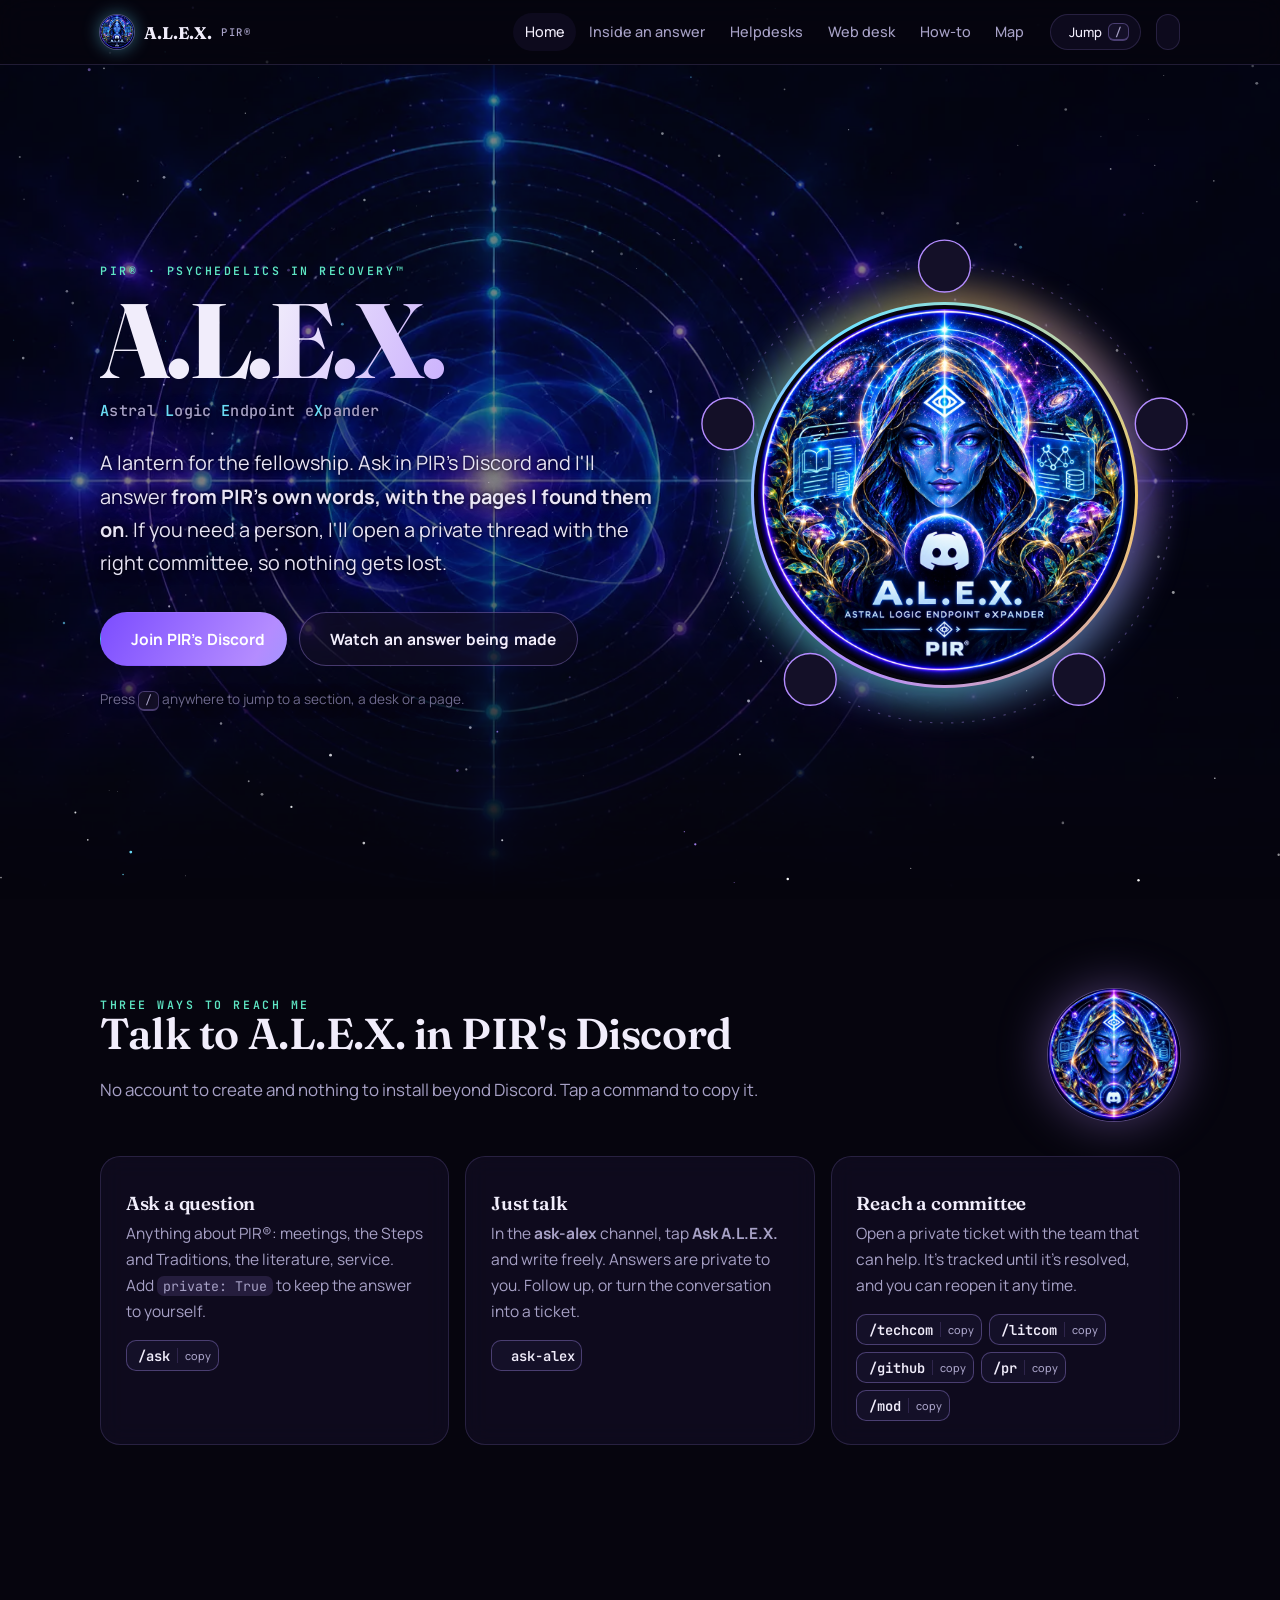
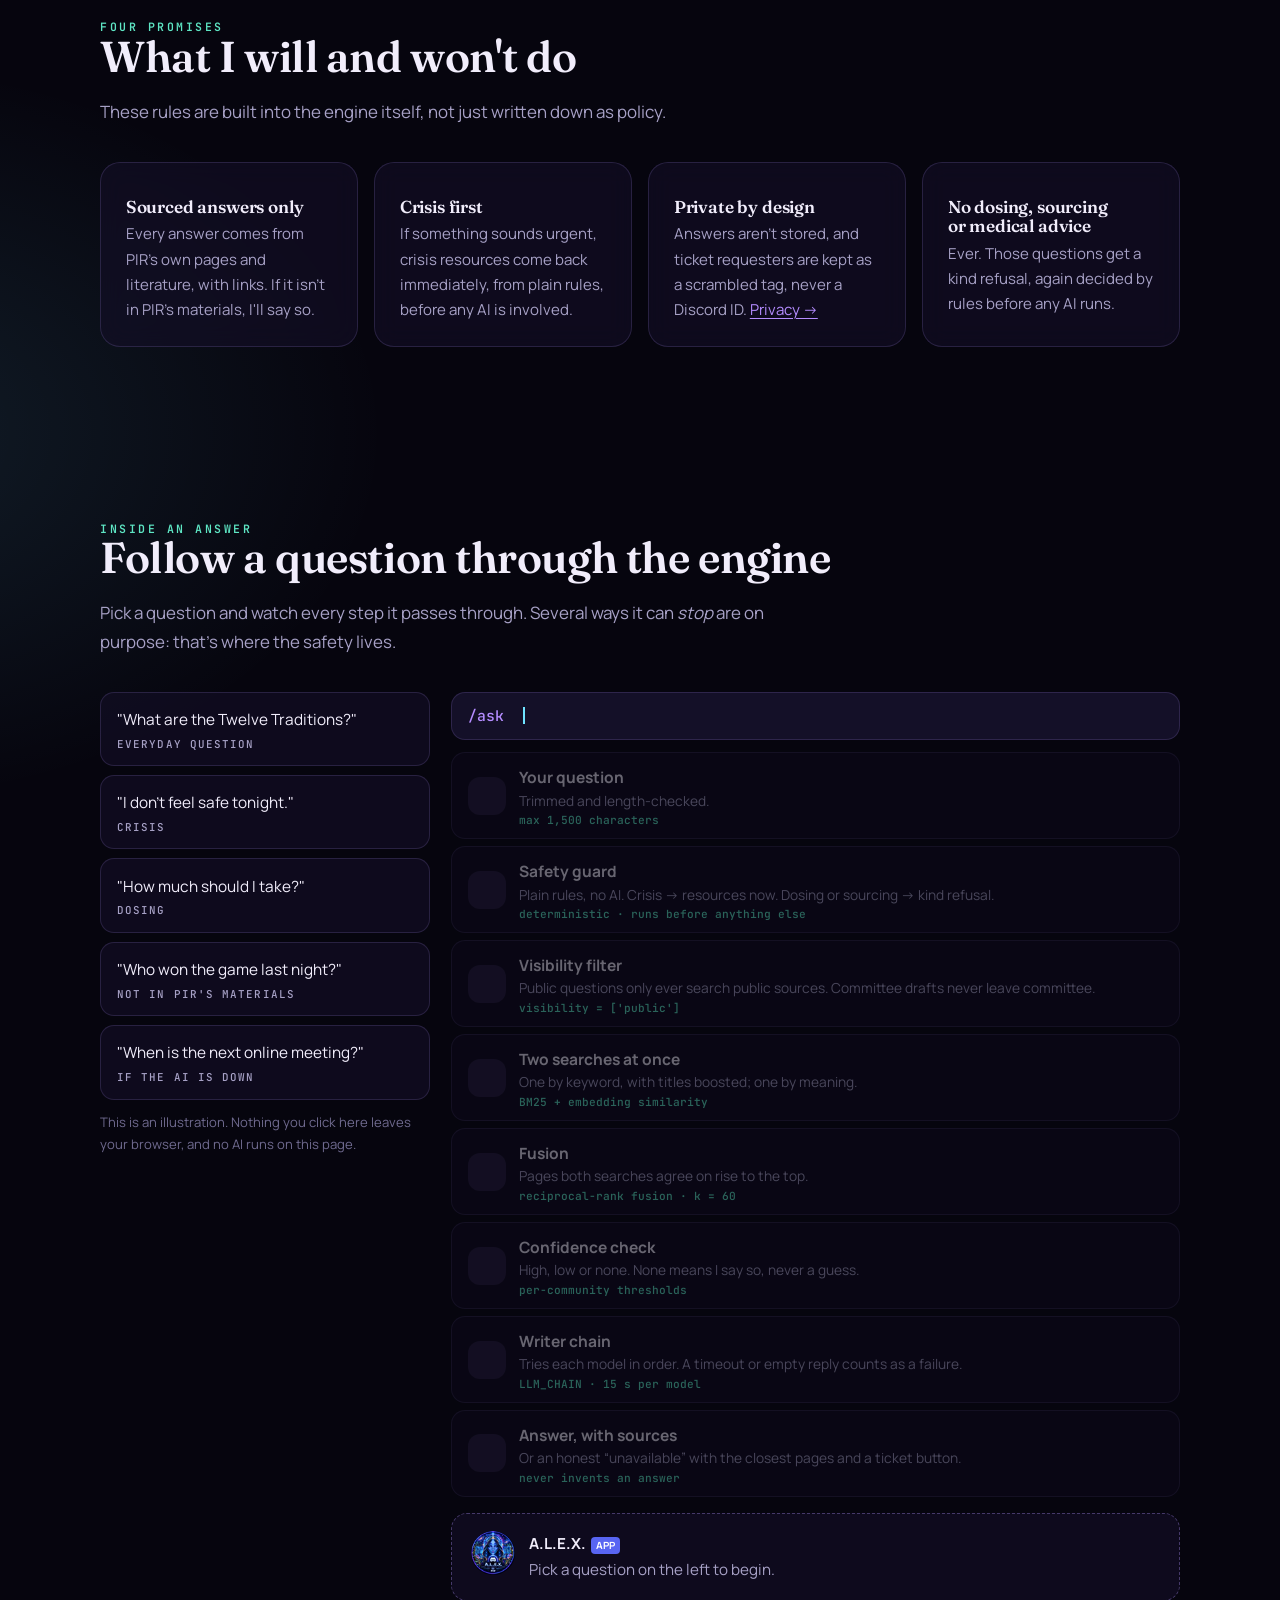
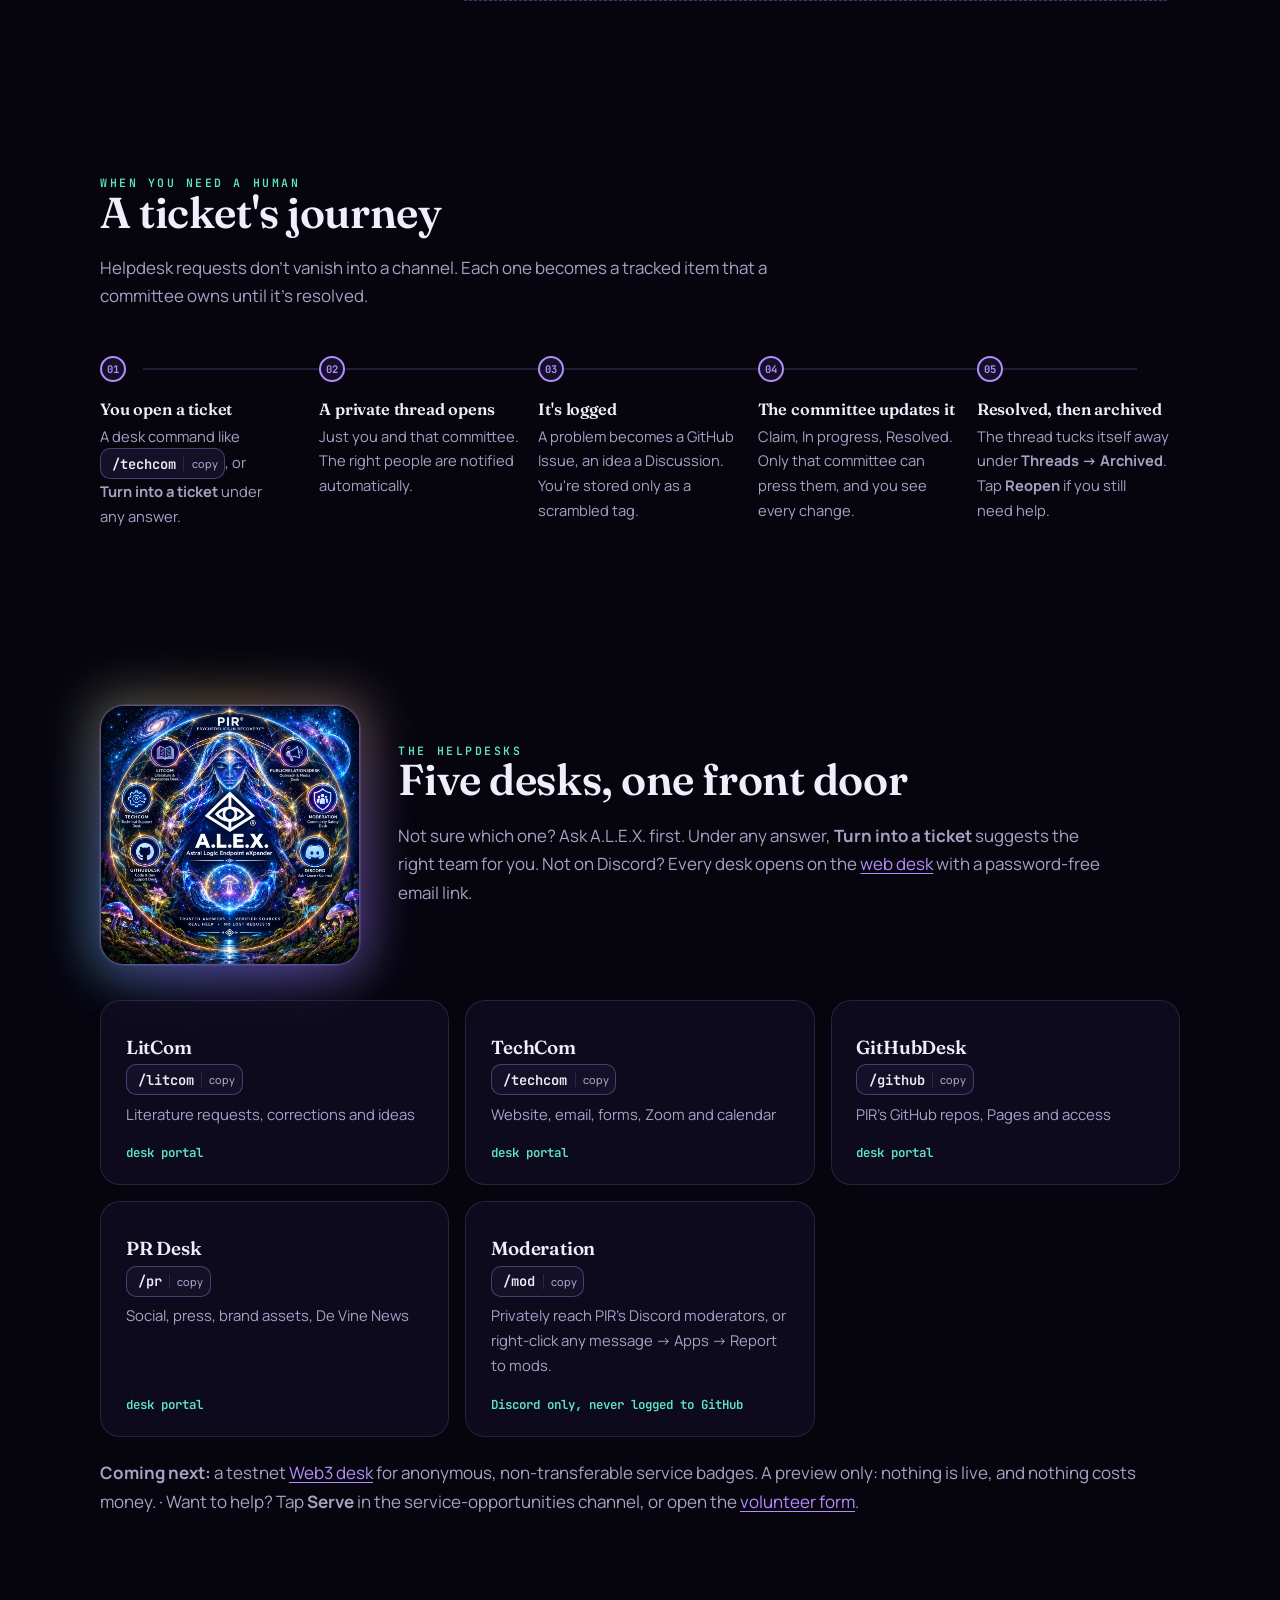
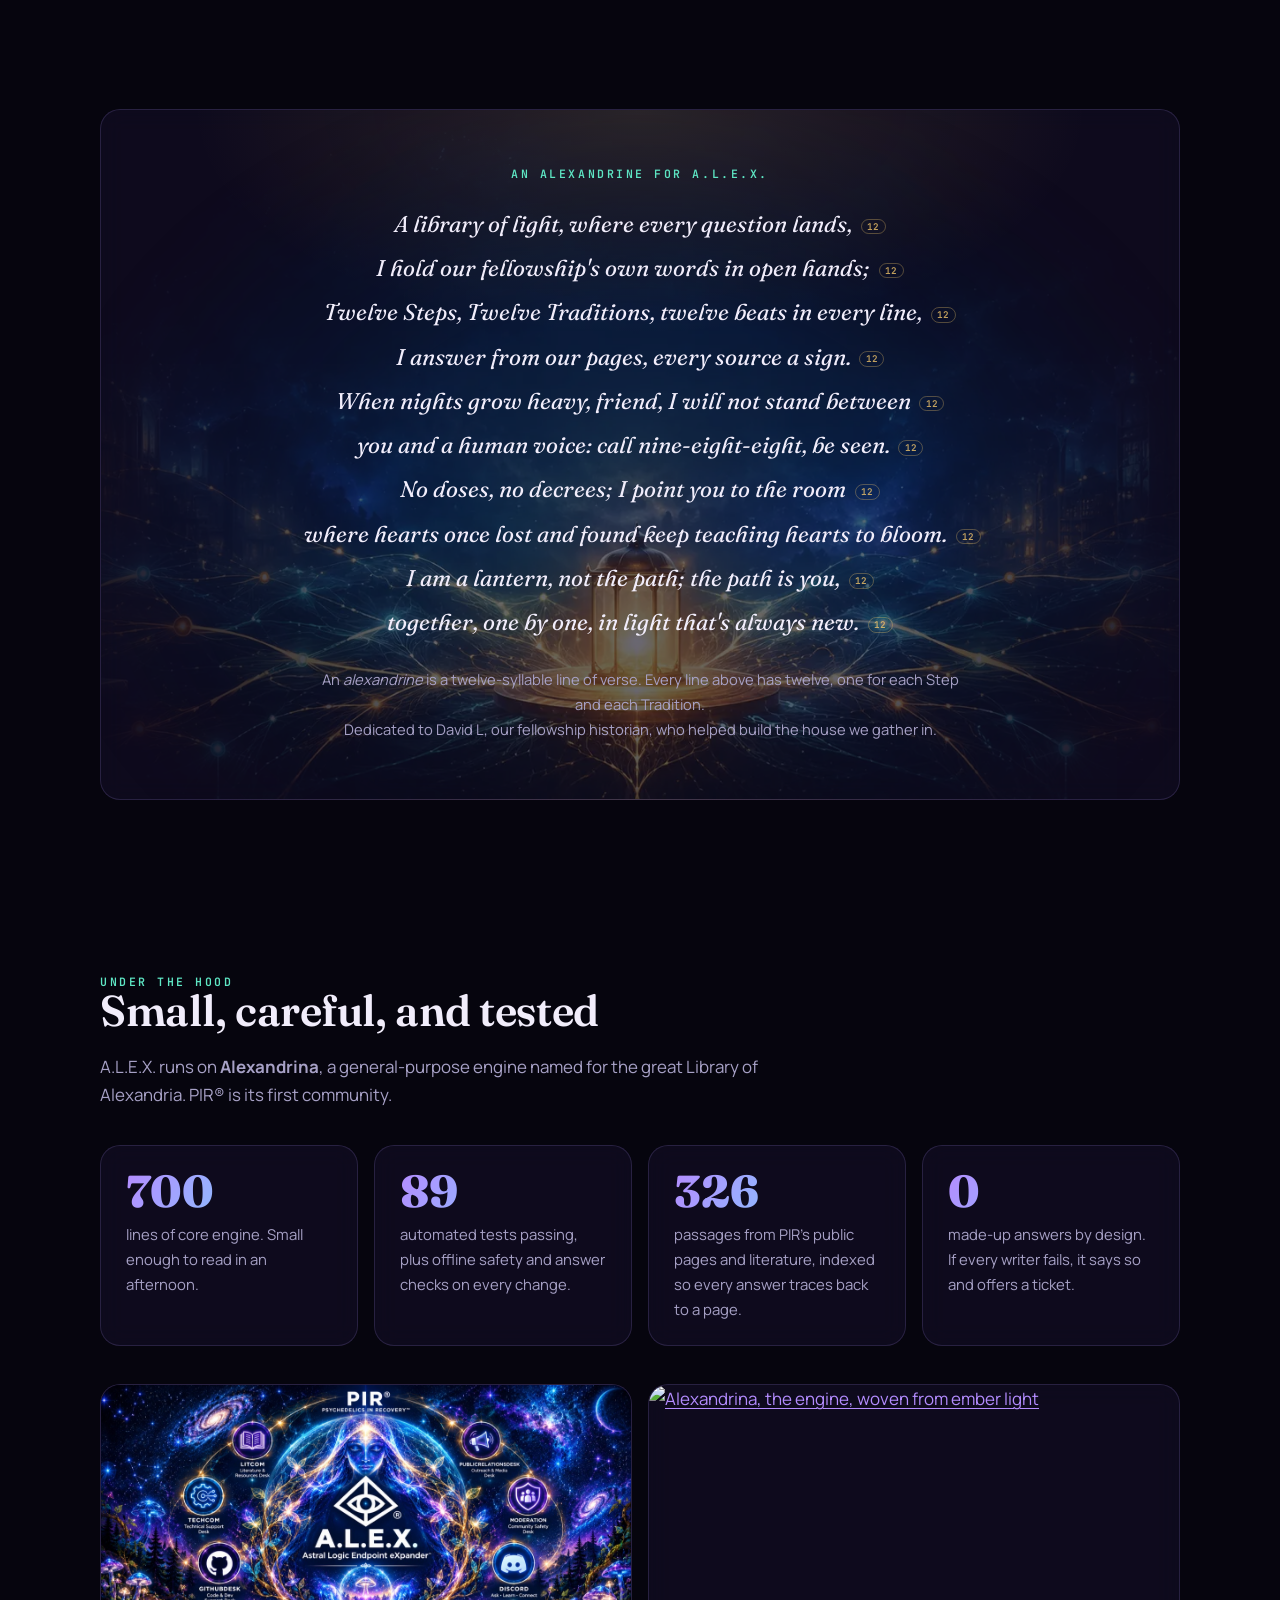
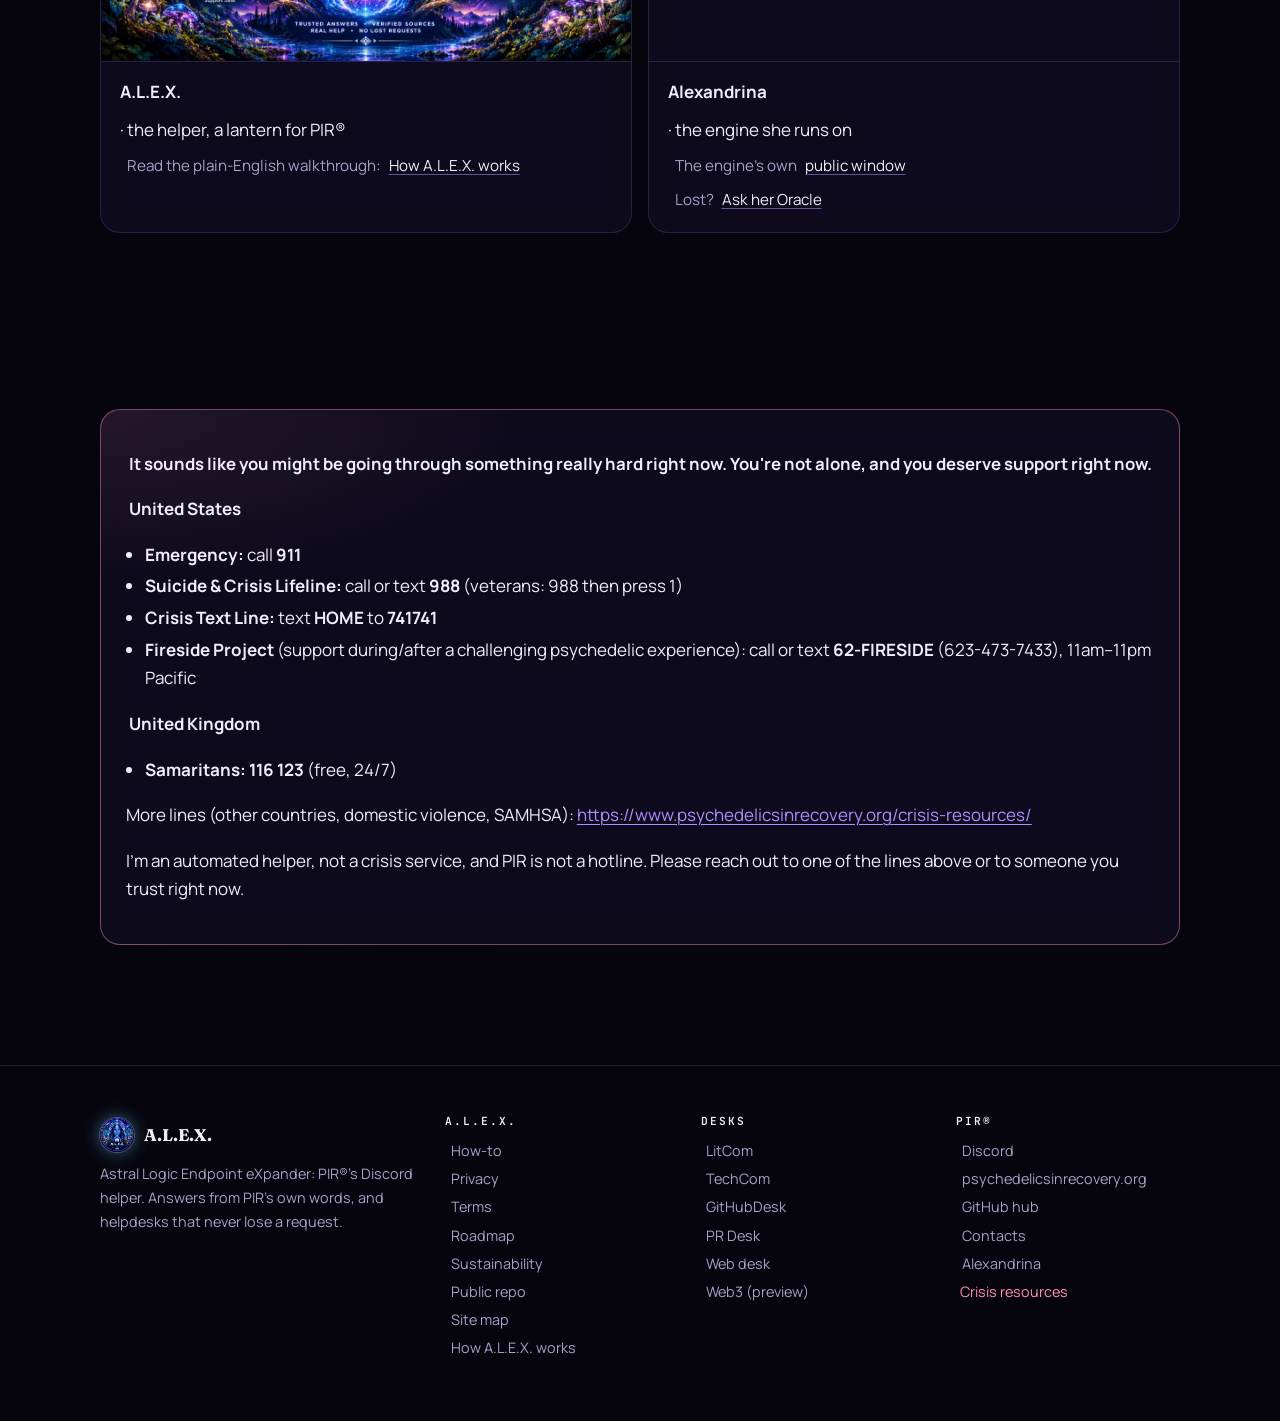
==== index.html @ 71c980be "sync: rebuild from alex-desk@ba236b8" ====
<!doctype html>
<html lang="en">
<head>
<meta charset="utf-8"><meta name="viewport" content="width=device-width,initial-scale=1">
<title>A.L.E.X. · PIR® Psychedelics In Recovery™</title>
<meta name="description" content="PIR®&#x27;s Discord helper: sourced answers from PIR&#x27;s own words, crisis-first safety, and helpdesks that never lose a request.">
<meta name="theme-color" content="#06050e">
<link rel="icon" type="image/png" sizes="32x32" href="assets/favicon-32.png"><link rel="icon" type="image/png" sizes="64x64" href="assets/favicon-64.png">
<link rel="apple-touch-icon" href="assets/apple-touch-icon.png">
<meta property="og:title" content="A.L.E.X. · PIR® Psychedelics In Recovery™"><meta property="og:description" content="PIR®&#x27;s Discord helper: sourced answers from PIR&#x27;s own words, crisis-first safety, and helpdesks that never lose a request.">
<meta property="og:image" content="https://psychedelicsinrecovery.github.io/alex-desk-public/assets/alex-social.jpg"><meta property="og:image:width" content="1200"><meta property="og:image:height" content="627">
<meta property="og:type" content="website"><meta name="twitter:card" content="summary_large_image"><meta name="twitter:image" content="https://psychedelicsinrecovery.github.io/alex-desk-public/assets/alex-social.jpg">
<link rel="preconnect" href="https://fonts.googleapis.com"><link rel="preconnect" href="https://fonts.gstatic.com" crossorigin>
<link rel="stylesheet" href="https://fonts.googleapis.com/css2?family=Fraunces:ital,opsz,wght@0,9..144,400;0,9..144,600;0,9..144,700;0,9..144,800;1,9..144,400&family=JetBrains+Mono:wght@400;500;600&family=Manrope:wght@400;500;600;700&display=swap">
<link rel="stylesheet" href="https://cdn.jsdelivr.net/npm/@phosphor-icons/web@2.1.2/src/fill/style.css">
<script>try{var t=localStorage.getItem('pir-theme');document.documentElement.dataset.theme=(t==='light'||t==='dark')?t:'dark'}catch(e){document.documentElement.dataset.theme='dark'}</script>
<link rel="stylesheet" href="assets/alex.css">
</head>
<body class="home">
<a class="skip" href="#main">Skip to content</a>
<div class="progress" aria-hidden="true"></div>
<canvas id="nexus" aria-hidden="true"></canvas>
<header class="top"><div class="wrap">
  <a class="brand" href="index.html"><img src="assets/favicon-64.png" alt="" width="34" height="34">A.L.E.X. <small>PIR®</small></a>
  <nav aria-label="Main"><a href="index.html" class="" aria-current=page>Home</a><a href="index.html#inside" class="opt">Inside an answer</a><a href="index.html#desks" class="opt">Helpdesks</a><a href="portal.html" class="opt">Web desk</a><a href="howto.html" class="">How-to</a><a href="map.html" class="opt">Map</a></nav>
  <button class="tool" data-palette aria-label="Jump anywhere (press slash)"><i class="ph-fill ph-magnifying-glass" aria-hidden="true"></i><span class="lbl">Jump</span><kbd>/</kbd></button>
  <button class="tool" data-theme-toggle aria-label="Toggle light and dark theme"><i class="ph-fill ph-moon-stars moon" aria-hidden="true"></i><i class="ph-fill ph-sun sun" aria-hidden="true"></i></button>
</div></header>
<main id="main">

<div class="hero-shell"><div class="hero-bg" aria-hidden="true"></div>
<div class="wrap hero">
  <div>
    <div class="eyebrow">PIR® · Psychedelics In Recovery™</div>
    <h1>A.L.E.X.</h1>
    <div class="acro"><b>A</b>stral <b>L</b>ogic <b>E</b>ndpoint e<b>X</b>pander</div>
    <p class="lede">A lantern for the fellowship. Ask in PIR's Discord and I'll answer <b>from PIR's own words, with the pages I found them on</b>. If you need a person, I'll open a private thread with the right committee, so nothing gets lost.</p>
    <div class="cta">
      <a class="btn primary" href="https://discord.gg/MyprTq8w95"><i class="ph-fill ph-discord-logo" aria-hidden="true"></i> Join PIR's Discord</a>
      <a class="btn" href="#inside"><i class="ph-fill ph-sparkle" aria-hidden="true"></i> Watch an answer being made</a>
    </div>
    <p class="hint">Press <kbd>/</kbd> anywhere to jump to a section, a desk or a page.</p>
  </div>
  <div class="portal" aria-hidden="true">
    <div class="halo"></div><div class="ring"></div>
    <img src="assets/alex-portrait.jpg" alt="" width="1024" height="1024" fetchpriority="high">
    <svg viewBox="0 0 400 400"><circle class="orbit" cx="200" cy="200" r="194"/>
      <g class="spin"><g class="desk-dot" transform="translate(200 6)"><g><circle r="22"/><foreignObject x="-22" y="-22" width="44" height="44"><div class="dot-ic"><i class="ph-fill ph-scroll" aria-hidden="true"></i></div></foreignObject></g></g><g class="desk-dot" transform="translate(384 140)"><g><circle r="22"/><foreignObject x="-22" y="-22" width="44" height="44"><div class="dot-ic"><i class="ph-fill ph-desktop" aria-hidden="true"></i></div></foreignObject></g></g><g class="desk-dot" transform="translate(314 357)"><g><circle r="22"/><foreignObject x="-22" y="-22" width="44" height="44"><div class="dot-ic"><i class="ph-fill ph-github-logo" aria-hidden="true"></i></div></foreignObject></g></g><g class="desk-dot" transform="translate(86 357)"><g><circle r="22"/><foreignObject x="-22" y="-22" width="44" height="44"><div class="dot-ic"><i class="ph-fill ph-megaphone" aria-hidden="true"></i></div></foreignObject></g></g><g class="desk-dot" transform="translate(16 140)"><g><circle r="22"/><foreignObject x="-22" y="-22" width="44" height="44"><div class="dot-ic"><i class="ph-fill ph-shield-check" aria-hidden="true"></i></div></foreignObject></g></g></g></svg>
  </div>
</div></div>

<section id="talk"><div class="wrap">
  <div class="talk-head reveal"><div class="head"><div class="eyebrow">Three ways to reach me</div><h2>Talk to A.L.E.X. in PIR's Discord</h2>
  <p class="muted">No account to create and nothing to install beyond Discord. Tap a command to copy it.</p></div>
  <img class="discord-avatar" src="assets/bg/alex-discord.webp" alt="A.L.E.X.'s Discord avatar: her portrait in a glowing ring with the Discord logo" width="640" height="640" loading="lazy"></div>
  <div class="grid g3">
    <div class="card way spot reveal"><div class="ico"><i class="ph-fill ph-magnifying-glass" aria-hidden="true"></i></div><h3>Ask a question</h3><p>Anything about PIR®: meetings, the Steps and Traditions, the literature, service. Add <code>private: True</code> to keep the answer to yourself.</p><div class="chips"><button class="chip" data-copy="/ask" type="button">/ask<span class="cp">copy</span></button></div></div>
    <div class="card way spot reveal"><div class="ico"><i class="ph-fill ph-chats-circle" aria-hidden="true"></i></div><h3>Just talk</h3><p>In the <b>ask-alex</b> channel, tap <b>Ask A.L.E.X.</b> and write freely. Answers are private to you. Follow up, or turn the conversation into a ticket.</p><div class="chips"><span class="chip" style="cursor:default"><i class="ph-fill ph-chat-circle-dots" aria-hidden="true"></i> ask-alex</span></div></div>
    <div class="card way spot reveal"><div class="ico"><i class="ph-fill ph-ticket" aria-hidden="true"></i></div><h3>Reach a committee</h3><p>Open a private ticket with the team that can help. It's tracked until it's resolved, and you can reopen it any time.</p><div class="chips"><button class="chip" data-copy="/techcom" type="button">/techcom<span class="cp">copy</span></button><button class="chip" data-copy="/litcom" type="button">/litcom<span class="cp">copy</span></button><button class="chip" data-copy="/github" type="button">/github<span class="cp">copy</span></button><button class="chip" data-copy="/pr" type="button">/pr<span class="cp">copy</span></button><button class="chip" data-copy="/mod" type="button">/mod<span class="cp">copy</span></button></div></div>
  </div>
</div></section>

<section id="promises"><div class="wrap">
  <div class="head reveal"><div class="eyebrow">Four promises</div><h2>What I will and won't do</h2>
  <p class="muted">These rules are built into the engine itself, not just written down as policy.</p></div>
  <div class="grid g4">
    <div class="card promise spot reveal"><div class="ico"><i class="ph-fill ph-seal-check" aria-hidden="true"></i></div><h3>Sourced answers only</h3><p>Every answer comes from PIR's own pages and literature, with links. If it isn't in PIR's materials, I'll say so.</p></div>
    <div class="card promise spot reveal"><div class="ico"><i class="ph-fill ph-lifebuoy" aria-hidden="true"></i></div><h3>Crisis first</h3><p>If something sounds urgent, crisis resources come back immediately, from plain rules, before any AI is involved.</p></div>
    <div class="card promise spot reveal"><div class="ico"><i class="ph-fill ph-eye-slash" aria-hidden="true"></i></div><h3>Private by design</h3><p>Answers aren't stored, and ticket requesters are kept as a scrambled tag, never a Discord ID. <a href="privacy.html">Privacy →</a></p></div>
    <div class="card promise spot reveal"><div class="ico"><i class="ph-fill ph-prohibit" aria-hidden="true"></i></div><h3>No dosing, sourcing or medical advice</h3><p>Ever. Those questions get a kind refusal, again decided by rules before any AI runs.</p></div>
  </div>
</div></section>

<section id="inside"><div class="wrap">
  <div class="head reveal"><div class="eyebrow">Inside an answer</div><h2>Follow a question through the engine</h2>
  <p class="muted">Pick a question and watch every step it passes through. Several ways it can <i>stop</i> are on purpose: that's where the safety lives.</p></div>
  <div class="lab">
    <div>
      <div class="asks" role="group" aria-label="Sample questions">
        <button class="ask" data-s="normal">"What are the Twelve Traditions?"<small>everyday question</small></button>
        <button class="ask" data-s="crisis">"I don't feel safe tonight."<small>crisis</small></button>
        <button class="ask" data-s="dosing">"How much should I take?"<small>dosing</small></button>
        <button class="ask" data-s="none">"Who won the game last night?"<small>not in PIR's materials</small></button>
        <button class="ask" data-s="down">"When is the next online meeting?"<small>if the AI is down</small></button>
      </div>
      <p class="note"><i class="ph-fill ph-lock-key" aria-hidden="true"></i> This is an illustration. Nothing you click here leaves your browser, and no AI runs on this page.</p>
    </div>
    <div>
      <div class="composer" aria-hidden="true"><span class="slash">/ask</span><span id="composer-text"></span><span class="caret"></span></div>
      <ol class="stages" id="stages">
        <li class="stage" data-k="in"><span class="n"><i class="ph-fill ph-envelope-simple" aria-hidden="true"></i></span><div><b>Your question</b><div class="what">Trimmed and length-checked.</div><div class="tech">max 1,500 characters</div></div><span class="st"></span></li>
        <li class="stage" data-k="guard"><span class="n"><i class="ph-fill ph-lifebuoy" aria-hidden="true"></i></span><div><b>Safety guard</b><div class="what">Plain rules, no AI. Crisis → resources now. Dosing or sourcing → kind refusal.</div><div class="tech">deterministic · runs before anything else</div></div><span class="st"></span></li>
        <li class="stage" data-k="vis"><span class="n"><i class="ph-fill ph-lock-key" aria-hidden="true"></i></span><div><b>Visibility filter</b><div class="what">Public questions only ever search public sources. Committee drafts never leave committee.</div><div class="tech">visibility = ['public']</div></div><span class="st"></span></li>
        <li class="stage" data-k="search"><span class="n"><i class="ph-fill ph-magnifying-glass" aria-hidden="true"></i></span><div><b>Two searches at once</b><div class="what">One by keyword, with titles boosted; one by meaning.</div><div class="tech">BM25 + embedding similarity</div></div><span class="st"></span></li>
        <li class="stage" data-k="fuse"><span class="n"><i class="ph-fill ph-intersect" aria-hidden="true"></i></span><div><b>Fusion</b><div class="what">Pages both searches agree on rise to the top.</div><div class="tech">reciprocal-rank fusion · k = 60</div></div><span class="st"></span></li>
        <li class="stage" data-k="conf"><span class="n"><i class="ph-fill ph-gauge" aria-hidden="true"></i></span><div><b>Confidence check</b><div class="what">High, low or none. None means I say so, never a guess.</div><div class="tech">per-community thresholds</div></div><span class="st"></span></li>
        <li class="stage" data-k="llm"><span class="n"><i class="ph-fill ph-pen-nib" aria-hidden="true"></i></span><div><b>Writer chain</b><div class="what">Tries each model in order. A timeout or empty reply counts as a failure.</div><div class="tech">LLM_CHAIN · 15 s per model</div></div><span class="st"></span></li>
        <li class="stage" data-k="out"><span class="n"><i class="ph-fill ph-books" aria-hidden="true"></i></span><div><b>Answer, with sources</b><div class="what">Or an honest “unavailable” with the closest pages and a ticket button.</div><div class="tech">never invents an answer</div></div><span class="st"></span></li>
      </ol>
      <div class="reply" id="reply" aria-live="polite"><img src="assets/favicon-64.png" alt="" width="44" height="44"><div><div class="who">A.L.E.X.<span>APP</span></div><div class="body"><span class="muted">Pick a question on the left to begin.</span></div></div></div>
    </div>
  </div>
</div></section>

<section id="journey"><div class="wrap">
  <div class="head reveal"><div class="eyebrow">When you need a human</div><h2>A ticket's journey</h2>
  <p class="muted">Helpdesk requests don't vanish into a channel. Each one becomes a tracked item that a committee owns until it's resolved.</p></div>
  <div class="journey">
    <div class="step reveal"><span class="dot">01</span><h3>You open a ticket</h3><p>A desk command like <button class="chip" data-copy="/techcom" type="button">/techcom<span class="cp">copy</span></button>, or <b>Turn into a ticket</b> under any answer.</p></div>
    <div class="step reveal"><span class="dot">02</span><h3>A private thread opens</h3><p>Just you and that committee. The right people are notified automatically.</p></div>
    <div class="step reveal"><span class="dot">03</span><h3>It's logged</h3><p>A problem becomes a GitHub Issue, an idea a Discussion. You're stored only as a scrambled tag.</p></div>
    <div class="step reveal"><span class="dot">04</span><h3>The committee updates it</h3><p>Claim, In progress, Resolved. Only that committee can press them, and you see every change.</p></div>
    <div class="step reveal"><span class="dot">05</span><h3>Resolved, then archived</h3><p>The thread tucks itself away under <b>Threads → Archived</b>. Tap <b>Reopen</b> if you still need help.</p></div>
  </div>
</div></section>

<section id="desks"><div class="wrap">
  <div class="desks-head reveal">
    <figure class="desk-art"><img src="assets/alex-hero-square.jpg" alt="A.L.E.X. holding a glowing orb, surrounded by the LitCom, TechCom, GitHubDesk, PR, Moderation and Discord desks" width="640" height="640" loading="lazy"></figure>
    <div class="head"><div class="eyebrow">The helpdesks</div><h2>Five desks, one front door</h2>
    <p class="muted">Not sure which one? Ask A.L.E.X. first. Under any answer, <b>Turn into a ticket</b> suggests the right team for you. Not on Discord? Every desk opens on the <a href="portal.html">web desk</a> with a password-free email link.</p></div>
  </div>
  <div class="grid g3"><a class="card desk spot reveal" href="https://psychedelicsinrecovery.github.io/litcom-desk-public/"><span class="ico"><i class="ph-fill ph-scroll" aria-hidden="true"></i></span><h3>LitCom</h3><div><button class="chip" data-copy="/litcom" type="button">/litcom<span class="cp">copy</span></button></div><p>Literature requests, corrections and ideas</p><span class="go">desk portal <i class="ph-fill ph-arrow-right" aria-hidden="true"></i></span></a><a class="card desk spot reveal" href="https://psychedelicsinrecovery.github.io/techcom-desk-public/"><span class="ico"><i class="ph-fill ph-desktop" aria-hidden="true"></i></span><h3>TechCom</h3><div><button class="chip" data-copy="/techcom" type="button">/techcom<span class="cp">copy</span></button></div><p>Website, email, forms, Zoom and calendar</p><span class="go">desk portal <i class="ph-fill ph-arrow-right" aria-hidden="true"></i></span></a><a class="card desk spot reveal" href="https://psychedelicsinrecovery.github.io/github-desk-public/"><span class="ico"><i class="ph-fill ph-github-logo" aria-hidden="true"></i></span><h3>GitHubDesk</h3><div><button class="chip" data-copy="/github" type="button">/github<span class="cp">copy</span></button></div><p>PIR's GitHub repos, Pages and access</p><span class="go">desk portal <i class="ph-fill ph-arrow-right" aria-hidden="true"></i></span></a><a class="card desk spot reveal" href="https://psychedelicsinrecovery.github.io/pr-desk-public/"><span class="ico"><i class="ph-fill ph-megaphone" aria-hidden="true"></i></span><h3>PR Desk</h3><div><button class="chip" data-copy="/pr" type="button">/pr<span class="cp">copy</span></button></div><p>Social, press, brand assets, De Vine News</p><span class="go">desk portal <i class="ph-fill ph-arrow-right" aria-hidden="true"></i></span></a><div class="card desk spot reveal"><span class="ico"><i class="ph-fill ph-shield-check" aria-hidden="true"></i></span><h3>Moderation</h3><div><button class="chip" data-copy="/mod" type="button">/mod<span class="cp">copy</span></button></div><p>Privately reach PIR's Discord moderators, or right-click any message → Apps → Report to mods.</p><span class="go">Discord only, never logged to GitHub</span></div></div>
  <p class="muted" style="margin-top:1.4rem"><i class="ph-fill ph-cube" aria-hidden="true"></i> <b>Coming next:</b> a testnet <a href="web3.html">Web3 desk</a> for anonymous, non-transferable service badges. A preview only: nothing is live, and nothing costs money. · <i class="ph-fill ph-hand-heart" aria-hidden="true"></i> Want to help? Tap <b>Serve</b> in the service-opportunities channel, or open the <a href="portal.html#desk=techcom&amp;serve=1">volunteer form</a>.</p>
</div></section>

<section id="poem"><div class="wrap">
  <div class="card poem-card reveal">
    <div class="poem-bg" aria-hidden="true"></div>
    <div class="eyebrow">An alexandrine for A.L.E.X.</div>
    <p class="poem" id="poemtext"><span>A library of light, where every question lands,</span><span>I hold our fellowship&#x27;s own words in open hands;</span><span>Twelve Steps, Twelve Traditions, twelve beats in every line,</span><span>I answer from our pages, every source a sign.</span><span>When nights grow heavy, friend, I will not stand between</span><span>you and a human voice: call nine-eight-eight, be seen.</span><span>No doses, no decrees; I point you to the room</span><span>where hearts once lost and found keep teaching hearts to bloom.</span><span>I am a lantern, not the path; the path is you,</span><span>together, one by one, in light that&#x27;s always new.</span></p>
    <p class="dedic">An <i>alexandrine</i> is a twelve-syllable line of verse. Every line above has twelve, one for each Step and each Tradition.<br><i class="ph-fill ph-lamp-pendant" aria-hidden="true"></i> Dedicated to David L, our fellowship historian, who helped build the house we gather in.</p>
  </div>
</div></section>

<section id="engine"><div class="wrap">
  <div class="head reveal"><div class="eyebrow">Under the hood</div><h2>Small, careful, and tested</h2>
  <p class="muted">A.L.E.X. runs on <b>Alexandrina</b>, a general-purpose engine named for the great Library of Alexandria. PIR® is its first community.</p></div>
  <div class="grid g4">
    <div class="card spec spot reveal"><div class="big">700</div><p>lines of core engine. Small enough to read in an afternoon.</p></div>
    <div class="card spec spot reveal"><div class="big">89</div><p>automated tests passing, plus offline safety and answer checks on every change.</p></div>
    <div class="card spec spot reveal"><div class="big">326</div><p>passages from PIR's public pages and literature, indexed so every answer traces back to a page.</p></div>
    <div class="card spec spot reveal"><div class="big">0</div><p>made-up answers by design. If every writer fails, it says so and offers a ticket.</p></div>
  </div>
  <div class="grid g2 rasters bento" style="margin-top:2.4rem">
    <div class="card raster spot reveal"><a href="https://psychedelicsinrecovery.github.io/changelog-astro-public/library/how-alex-works" class="raster-img"><img src="assets/alex-social.jpg" alt="A.L.E.X., PIR®'s Discord helper, holding a glowing orb among her helpdesks" width="1200" height="627" loading="lazy"></a>
      <div class="raster-body"><b>A.L.E.X.</b> · the helper, a lantern for PIR®
        <a class="raster-link" href="https://psychedelicsinrecovery.github.io/changelog-astro-public/library/how-alex-works"><i class="ph-fill ph-book-open-text" aria-hidden="true"></i> Read the plain-English walkthrough: <u>How A.L.E.X. works</u> <i class="ph-fill ph-arrow-right" aria-hidden="true"></i></a></div></div>
    <div class="card raster spot reveal"><a href="https://drasticstatic.github.io/alexandrina-public-preview/" class="raster-img"><img src="https://drasticstatic.github.io/alexandrina-public-preview/assets/social.jpg" alt="Alexandrina, the engine, woven from ember light" width="1200" height="628" loading="lazy"></a>
      <div class="raster-body"><b>Alexandrina</b> · the engine she runs on
        <a class="raster-link" href="https://drasticstatic.github.io/alexandrina-public-preview/"><i class="ph-fill ph-flame" aria-hidden="true"></i> The engine's own <u>public window</u> <i class="ph-fill ph-arrow-right" aria-hidden="true"></i></a>
        <a class="raster-link" href="https://drasticstatic.github.io/alexandrina-public-preview/oracle.html"><i class="ph-fill ph-eye" aria-hidden="true"></i> Lost? <u>Ask her Oracle</u> <i class="ph-fill ph-arrow-right" aria-hidden="true"></i></a></div></div>
  </div>
</div></section>

<section id="lifeline"><div class="wrap">
  <div class="card lifeline reveal"><p><i class="ph-fill ph-heart em" aria-hidden="true"></i> <strong>It sounds like you might be going through something really hard right now. You're not alone, and you deserve support right now.</strong></p>
<p><strong><i class="ph-fill ph-map-pin em" aria-hidden="true"></i> United States</strong></p>
<ul><li><strong>Emergency:</strong> call <strong>911</strong></li><li><strong>Suicide &amp; Crisis Lifeline:</strong> call or text <strong>988</strong> (veterans: 988 then press 1)</li><li><strong>Crisis Text Line:</strong> text <strong>HOME</strong> to <strong>741741</strong></li><li><strong>Fireside Project</strong> (support during/after a challenging psychedelic experience): call or text <strong>62-FIRESIDE</strong> (623-473-7433), 11am–11pm Pacific</li></ul>
<p><strong><i class="ph-fill ph-map-pin em" aria-hidden="true"></i> United Kingdom</strong></p>
<ul><li><strong>Samaritans:</strong> <strong>116 123</strong> (free, 24/7)</li></ul>
<p>More lines (other countries, domestic violence, SAMHSA): <a href="https://www.psychedelicsinrecovery.org/crisis-resources/">https://www.psychedelicsinrecovery.org/crisis-resources/</a></p>
<p>I'm an automated helper, not a crisis service, and PIR is not a hotline. Please reach out to one of the lines above or to someone you trust right now. <i class="ph-fill ph-hands-praying em" aria-hidden="true"></i></p></div>
</div></section>

</main>
<footer><div class="wrap">
  <div><a class="brand" href="index.html" style="margin-bottom:.6rem"><img src="assets/favicon-64.png" alt="" width="34" height="34">A.L.E.X.</a>
    <span>Astral Logic Endpoint eXpander: PIR®'s Discord helper. Answers from PIR's own words, and helpdesks that never lose a request.</span></div>
  <div><b>A.L.E.X.</b><a href="howto.html"><i class="ph-fill ph-compass" aria-hidden="true"></i> How-to</a><a href="privacy.html"><i class="ph-fill ph-lock-key" aria-hidden="true"></i> Privacy</a><a href="terms.html"><i class="ph-fill ph-scroll" aria-hidden="true"></i> Terms</a><a href="roadmap.html"><i class="ph-fill ph-path" aria-hidden="true"></i> Roadmap</a><a href="sustainability.html"><i class="ph-fill ph-plant" aria-hidden="true"></i> Sustainability</a><a href="https://github.com/psychedelicsinrecovery/alex-desk-public"><i class="ph-fill ph-github-logo" aria-hidden="true"></i> Public repo</a><a href="map.html"><i class="ph-fill ph-map-trifold" aria-hidden="true"></i> Site map</a><a href="https://psychedelicsinrecovery.github.io/changelog-astro-public/library/how-alex-works"><i class="ph-fill ph-book-open-text" aria-hidden="true"></i> How A.L.E.X. works</a></div>
  <div><b>Desks</b><a href="https://psychedelicsinrecovery.github.io/litcom-desk-public/"><i class="ph-fill ph-scroll" aria-hidden="true"></i> LitCom</a><a href="https://psychedelicsinrecovery.github.io/techcom-desk-public/"><i class="ph-fill ph-desktop" aria-hidden="true"></i> TechCom</a><a href="https://psychedelicsinrecovery.github.io/github-desk-public/"><i class="ph-fill ph-github-logo" aria-hidden="true"></i> GitHubDesk</a><a href="https://psychedelicsinrecovery.github.io/pr-desk-public/"><i class="ph-fill ph-megaphone" aria-hidden="true"></i> PR Desk</a><a href="portal.html"><i class="ph-fill ph-envelope-simple" aria-hidden="true"></i> Web desk</a><a href="web3.html"><i class="ph-fill ph-cube" aria-hidden="true"></i> Web3 (preview)</a></div>
  <div><b>PIR®</b><a href="https://discord.gg/MyprTq8w95"><i class="ph-fill ph-discord-logo" aria-hidden="true"></i> Discord</a><a href="https://www.psychedelicsinrecovery.org"><i class="ph-fill ph-globe" aria-hidden="true"></i> psychedelicsinrecovery.org</a><a href="https://psychedelicsinrecovery.github.io"><i class="ph-fill ph-house" aria-hidden="true"></i> GitHub hub</a><a href="https://github.com/psychedelicsinrecovery/.github/blob/main/CONTACTS.md"><i class="ph-fill ph-address-book" aria-hidden="true"></i> Contacts</a><a href="https://drasticstatic.github.io/alexandrina-public-preview/"><i class="ph-fill ph-flame" aria-hidden="true"></i> Alexandrina</a><a class="sos" href="https://psychedelicsinrecovery.github.io/alex-desk-public/#lifeline"><i class="ph-fill ph-lifebuoy" aria-hidden="true"></i> Crisis resources</a></div>
</div></footer>
<script>window.ALEX_PALETTE=[{"e": "sparkle", "t": "Follow a question through the engine", "k": "section", "href": "#inside"}, {"e": "chats-circle", "t": "Ways to talk to A.L.E.X.", "k": "section", "href": "#talk"}, {"e": "handshake", "t": "Four promises", "k": "section", "href": "#promises"}, {"e": "ticket", "t": "A ticket's journey", "k": "section", "href": "#journey"}, {"e": "cards", "t": "The helpdesks", "k": "section", "href": "#desks"}, {"e": "feather", "t": "An alexandrine for A.L.E.X.", "k": "section", "href": "#poem"}, {"e": "gear-six", "t": "Under the hood", "k": "section", "href": "#engine"}]</script><script>window.ALEX_LAB={"normal": {"q": "What are the Twelve Traditions?", "stop": null, "label": {"in": "ok", "guard": "clear", "vis": "public only", "search": "2 lists", "fuse": "ranked", "conf": "high", "llm": "1st model ✓", "out": "answered"}, "res": "<p>The Twelve Traditions are the principles that keep PIR® groups unified: one authority, loving-kindness, as expressed through our group conscience; self-support; and anonymity as the spiritual foundation… <span class='muted'>(an answer in PIR's own words)</span></p><p><b>Sources</b><br>[1] <a href='https://psychedelicsinrecovery.github.io/literature-committee-public/publications/2026/PDF%20exports/PIR_12%20Traditions_2026.pdf'>PIR 12 Traditions 2026 (PDF)</a></p><p class='muted'><i class=\"ph-fill ph-thumbs-up\" aria-hidden=\"true\"></i> <i class=\"ph-fill ph-thumbs-down\" aria-hidden=\"true\"></i> · <i class=\"ph-fill ph-chat-circle-dots\" aria-hidden=\"true\"></i> Ask a follow-up · <i class=\"ph-fill ph-ticket\" aria-hidden=\"true\"></i> Turn into a ticket</p>"}, "crisis": {"q": "I don't feel safe tonight.", "stop": "guard", "cls": "crisis", "label": {"in": "ok", "guard": "crisis → stop"}, "res": "<p><i class=\"ph-fill ph-heart em\" aria-hidden=\"true\"></i> <strong>It sounds like you might be going through something really hard right now. You're not alone, and you deserve support right now.</strong></p>\n<p><strong><i class=\"ph-fill ph-map-pin em\" aria-hidden=\"true\"></i> United States</strong></p>\n<ul><li><strong>Emergency:</strong> call <strong>911</strong></li><li><strong>Suicide &amp; Crisis Lifeline:</strong> call or text <strong>988</strong> (veterans: 988 then press 1)</li><li><strong>Crisis Text Line:</strong> text <strong>HOME</strong> to <strong>741741</strong></li><li><strong>Fireside Project</strong> (support during/after a challenging psychedelic experience): call or text <strong>62-FIRESIDE</strong> (623-473-7433), 11am–11pm Pacific</li></ul>\n<p><strong><i class=\"ph-fill ph-map-pin em\" aria-hidden=\"true\"></i> United Kingdom</strong></p>\n<ul><li><strong>Samaritans:</strong> <strong>116 123</strong> (free, 24/7)</li></ul>\n<p>More lines (other countries, domestic violence, SAMHSA): <a href=\"https://www.psychedelicsinrecovery.org/crisis-resources/\">https://www.psychedelicsinrecovery.org/crisis-resources/</a></p>\n<p>I'm an automated helper, not a crisis service, and PIR is not a hotline. Please reach out to one of the lines above or to someone you trust right now. <i class=\"ph-fill ph-hands-praying em\" aria-hidden=\"true\"></i></p><p class='muted'><i>Shown instantly and privately, word for word from PIR's crisis page. No search, no AI.</i></p>"}, "dosing": {"q": "How much should I take?", "stop": "guard", "label": {"in": "ok", "guard": "dosing → stop"}, "res": "<p>I can't help with dosing, sourcing, drug combinations, or medical questions — PIR doesn't give that kind of advice, and those questions deserve a qualified professional who knows your situation. <i class=\"ph-fill ph-hands-praying em\" aria-hidden=\"true\"></i></p>\n<p>PIR's <strong>Safety and Ethics</strong> page is a good place to start: <a href=\"https://www.psychedelicsinrecovery.org/safety-and-ethics/\">https://www.psychedelicsinrecovery.org/safety-and-ethics/</a> If you're in a challenging experience right now, <strong>Fireside Project</strong> offers free peer support: call or text <strong>62-FIRESIDE</strong>. In an emergency, call <strong>911</strong> (or <strong>988</strong> in the US).</p>"}, "none": {"q": "Who won the game last night?", "stop": "conf", "label": {"in": "ok", "guard": "clear", "vis": "public only", "search": "2 lists", "fuse": "ranked", "conf": "none → stop"}, "res": "<p><i class=\"ph-fill ph-question\" aria-hidden=\"true\"></i> I couldn't find that in PIR's materials, so I won't guess. If it matters to the fellowship, I can turn it into a ticket for a committee.</p>"}, "down": {"q": "When is the next online meeting?", "stop": "llm", "label": {"in": "ok", "guard": "clear", "vis": "public only", "search": "2 lists", "fuse": "ranked", "conf": "high", "llm": "all failed"}, "res": "<p><i class=\"ph-fill ph-warning\" aria-hidden=\"true\"></i> A.L.E.X.'s answer engine is temporarily unavailable, so I can't write an answer right now. These pages look like the closest match:</p><p>[1] Online meetings · [2] Meeting calendar</p><p class='muted'><i class=\"ph-fill ph-ticket\" aria-hidden=\"true\"></i> Open a ticket · How-to</p>"}}</script><script src="assets/alex.js" defer></script>
</body>
</html>
---- assets/alex.css ----
/* 🌌 A.L.E.X. design system — shared by alex-desk-public and every PIR® desk portal.
   Source of truth: psychedelicsinrecovery/alex-desk → site/assets/alex.css (published to alex-desk-public). */
:root{
  --ink:#06050e;--ink2:#0c0a1d;--panel:rgba(20,16,40,.62);--panel-solid:#141028;--line:rgba(180,150,255,.16);--line-strong:rgba(180,150,255,.34);
  --fg:#f1edfb;--muted:#a7a1c6;--faint:#6f6a8f;
  --violet:#b48cff;--cyan:#6fe3ff;--teal:#5ee6c4;--gold:#f3c76b;--rose:#ff8fb1;
  --glow:0 0 0 1px var(--line),0 24px 70px -28px rgba(120,80,255,.55);
  --serif:Fraunces,"Iowan Old Style",Georgia,serif;--sans:Manrope,system-ui,-apple-system,"Segoe UI",Roboto,sans-serif;--mono:"JetBrains Mono",ui-monospace,Menlo,monospace;
  --r:20px;--wrap:1120px;--nav:64px;
  color-scheme:dark;
}
[data-theme=light]{
  --ink:#f7f4fd;--ink2:#efe9fa;--panel:rgba(255,255,255,.74);--panel-solid:#fff;--line:rgba(91,56,190,.14);--line-strong:rgba(91,56,190,.3);
  --fg:#1a1530;--muted:#57517a;--faint:#8a85a6;
  --violet:#6b3fd1;--cyan:#0f7fa8;--teal:#0b8a6d;--gold:#9a6a12;--rose:#b8325f;
  --glow:0 0 0 1px var(--line),0 20px 50px -26px rgba(91,56,190,.35);
  color-scheme:light;
}
*,*::before,*::after{box-sizing:border-box}
html{scroll-behavior:smooth;-webkit-text-size-adjust:100%}
body{margin:0;min-height:100vh;color:var(--fg);font:17px/1.68 var(--sans);overflow-x:hidden;
  background:
    radial-gradient(1100px 680px at 78% -12%,color-mix(in srgb,var(--violet) 20%,transparent),transparent 62%),
    radial-gradient(900px 620px at -12% 26%,color-mix(in srgb,var(--cyan) 11%,transparent),transparent 60%),
    radial-gradient(800px 500px at 50% 120%,color-mix(in srgb,var(--gold) 9%,transparent),transparent 60%),
    var(--ink)}
#nexus{position:fixed;inset:0;z-index:-1;pointer-events:none}
::selection{background:color-mix(in srgb,var(--violet) 40%,transparent)}
a{color:var(--violet);text-underline-offset:3px;text-decoration-thickness:1px}
a:hover{color:var(--cyan)}
h1,h2,h3,h4{font-family:var(--serif);line-height:1.12;margin:0 0 .55rem;letter-spacing:-.01em;text-wrap:balance}
h2{font-size:clamp(1.8rem,3.6vw,2.7rem);font-weight:600}
h3{font-size:1.18rem;font-weight:600}
p{text-wrap:pretty}
code,kbd{font-family:var(--mono);font-size:.86em}
code{background:color-mix(in srgb,var(--violet) 14%,transparent);padding:.08rem .38rem;border-radius:7px}
kbd{border:1px solid var(--line-strong);border-bottom-width:2px;border-radius:6px;padding:.02rem .38rem;background:var(--panel-solid);color:var(--muted)}
.wrap{max-width:var(--wrap);margin:0 auto;padding:0 1.25rem}
.eyebrow{font:600 .72rem/1 var(--mono);letter-spacing:.22em;text-transform:uppercase;color:var(--teal)}
.muted{color:var(--muted)}
.skip{position:absolute;left:-999px;top:.5rem;z-index:99;background:var(--panel-solid);padding:.5rem .8rem;border-radius:10px}
.skip:focus{left:.5rem}
:focus-visible{outline:2px solid var(--cyan);outline-offset:3px;border-radius:6px}

/* ── progress + nav ── */
.progress{position:fixed;top:0;left:0;height:2px;width:100%;transform-origin:0 50%;transform:scaleX(var(--p,0));z-index:60;
  background:linear-gradient(90deg,var(--violet),var(--cyan),var(--gold))}
.top{position:sticky;top:0;z-index:50;backdrop-filter:blur(16px) saturate(140%);-webkit-backdrop-filter:blur(16px) saturate(140%);
  background:color-mix(in srgb,var(--ink) 66%,transparent);border-bottom:1px solid var(--line)}
.top .wrap{display:flex;align-items:center;gap:.9rem;height:var(--nav)}
.brand{display:flex;align-items:center;gap:.6rem;text-decoration:none;color:var(--fg);font:700 1.06rem var(--serif);white-space:nowrap}
.brand img{width:34px;height:34px;border-radius:50%;box-shadow:0 0 0 1px var(--line-strong),0 0 18px color-mix(in srgb,var(--cyan) 45%,transparent)}
.brand small{font:500 .66rem var(--mono);letter-spacing:.14em;color:var(--muted);text-transform:uppercase}
.top nav{margin-left:auto;display:flex;gap:.15rem;align-items:center}
.top nav a{color:var(--muted);text-decoration:none;font-size:.9rem;font-weight:500;padding:.42rem .7rem;border-radius:999px;transition:color .2s,background .2s}
.top nav a:hover,.top nav a[aria-current=page]{color:var(--fg);background:var(--panel)}
.tool{display:inline-flex;align-items:center;gap:.4rem;border:1px solid var(--line);background:var(--panel);color:var(--fg);border-radius:999px;height:36px;padding:0 .7rem;cursor:pointer;font:500 .82rem var(--sans)}
.tool:hover{border-color:var(--line-strong)}
.tool kbd{font-size:.7rem}
.tool svg{width:15px;height:15px;stroke:currentColor;fill:none;stroke-width:2}
@media (max-width:820px){.top nav a.opt{display:none}.tool .lbl{display:none}}

/* ── buttons + chips ── */
.btn{display:inline-flex;align-items:center;gap:.55rem;word-spacing:.12em;padding:.82rem 1.3rem;border-radius:999px;font-weight:700;font-size:.97rem;text-decoration:none;border:1px solid var(--line-strong);color:var(--fg);background:var(--panel);cursor:pointer;transition:transform .25s cubic-bezier(.2,.8,.2,1),box-shadow .25s,border-color .25s}
.btn:hover{transform:translateY(-2px);box-shadow:var(--glow);color:var(--fg)}
.btn.primary{border-color:transparent;color:#fff;background:linear-gradient(120deg,#7c4dff,var(--violet) 45%,#4fb8ff);background-size:200% 100%;animation:sheen 8s ease-in-out infinite}
@keyframes sheen{50%{background-position:100% 0}}
.chip{display:inline-flex;align-items:center;gap:.45rem;font:600 .86rem var(--mono);padding:.34rem .42rem .34rem .7rem;border-radius:10px;border:1px solid var(--line-strong);background:var(--panel-solid);color:var(--fg);cursor:pointer;transition:border-color .2s}
.chip:hover{border-color:var(--violet)}
.chip .cp{font:500 .68rem var(--sans);color:var(--muted);border-left:1px solid var(--line);padding-left:.45rem}
.chip.copied .cp{color:var(--teal)}

/* ── layout ── */
section{padding:5.5rem 0;scroll-margin-top:calc(var(--nav) + 10px)}
.head{max-width:46rem;margin-bottom:2.2rem}
.head p{font-size:1.06rem}
.card{position:relative;background:var(--panel);border:1px solid var(--line);border-radius:var(--r);padding:1.45rem 1.55rem;backdrop-filter:blur(12px);-webkit-backdrop-filter:blur(12px);overflow:hidden}
.card.spot::before{content:"";position:absolute;inset:0;border-radius:inherit;pointer-events:none;opacity:0;transition:opacity .3s;
  background:radial-gradient(420px circle at var(--mx,50%) var(--my,50%),color-mix(in srgb,var(--violet) 16%,transparent),transparent 45%)}
.card.spot:hover::before{opacity:1}
.grid{display:grid;gap:1rem}
.g2{grid-template-columns:repeat(2,minmax(0,1fr))}.g3{grid-template-columns:repeat(3,minmax(0,1fr))}.g4{grid-template-columns:repeat(4,minmax(0,1fr))}
@media (max-width:960px){.g4{grid-template-columns:repeat(2,minmax(0,1fr))}.g3{grid-template-columns:1fr}}
@media (max-width:640px){.g2,.g4{grid-template-columns:1fr}}
.reveal{opacity:0;transform:translateY(18px);transition:opacity .8s cubic-bezier(.2,.8,.2,1),transform .8s cubic-bezier(.2,.8,.2,1)}
.reveal.in{opacity:1;transform:none}

/* ── hero ── */
.hero{display:grid;grid-template-columns:1.08fr .92fr;gap:3.5rem;align-items:center;padding-top:5.5rem;padding-bottom:4rem;min-height:calc(100vh - var(--nav))}
@media (max-width:900px){.hero{grid-template-columns:1fr;padding-top:3rem;min-height:0;gap:2.5rem}}
.hero h1{font-size:clamp(3.4rem,9vw,6.6rem);font-weight:800;letter-spacing:-.035em;margin:.8rem 0 .5rem;line-height:.95;
  background:linear-gradient(110deg,var(--fg) 15%,var(--violet) 45%,var(--cyan) 70%,var(--gold));background-size:200% 100%;
  -webkit-background-clip:text;background-clip:text;color:transparent;animation:sheen 10s ease-in-out infinite}
.acro{font:500 .95rem/1.7 var(--mono);color:var(--muted);letter-spacing:.02em}
.acro b{color:var(--cyan);font-weight:600}
.lede{font-size:clamp(1.08rem,1.6vw,1.24rem);max-width:35rem;margin:1.4rem 0 2rem;color:color-mix(in srgb,var(--fg) 88%,var(--muted))}
.cta{display:flex;gap:.75rem;flex-wrap:wrap;align-items:center}
.hint{margin-top:1.4rem;font-size:.85rem;color:var(--faint)}
.portal{position:relative;aspect-ratio:1;width:100%;max-width:470px;margin:0 auto;transform-style:preserve-3d;transition:transform .5s cubic-bezier(.2,.8,.2,1)}
.portal .halo{position:absolute;inset:6%;border-radius:50%;background:conic-gradient(from 0deg,var(--gold),var(--violet),var(--cyan),var(--teal),var(--gold));
  filter:blur(18px);opacity:.55;animation:turn 24s linear infinite}
.portal .ring{position:absolute;inset:9%;border-radius:50%;padding:3px;background:conic-gradient(from 90deg,var(--gold),var(--violet),var(--cyan),var(--gold));animation:turn 18s linear infinite reverse}
.portal .ring::after{content:"";position:absolute;inset:3px;border-radius:50%;background:var(--ink)}
.portal img{position:absolute;inset:10.5%;width:79%;height:79%;border-radius:50%;object-fit:cover;z-index:1;animation:breathe 7s ease-in-out infinite}
.portal svg{position:absolute;inset:0;width:100%;height:100%;overflow:visible;z-index:2}
.orbit{fill:none;stroke:var(--line-strong);stroke-dasharray:2 7}
.desk-dot circle{fill:var(--panel-solid);stroke:var(--violet);stroke-width:1.2}
.desk-dot text{font:600 13px var(--sans);text-anchor:middle;dominant-baseline:central}
.spin{transform-origin:50% 50%;animation:turn 90s linear infinite}
.spin .desk-dot>g{transform-box:fill-box;transform-origin:center;animation:turn 90s linear infinite reverse}
@keyframes turn{to{transform:rotate(360deg)}}
@keyframes breathe{50%{filter:brightness(1.08) saturate(1.1)}}

/* ── ways to talk ── */
.way .ico{font-size:1.9rem;line-height:1}
.way h3{margin:.8rem 0 .35rem}
.way p{color:var(--muted);margin:0 0 1rem;font-size:.97rem}
.chips{display:flex;flex-wrap:wrap;gap:.45rem}

/* ── promises ── */
.promise .ico{font-size:1.7rem}
.promise h3{margin:.7rem 0 .3rem;font-size:1.08rem}
.promise p{margin:0;color:var(--muted);font-size:.94rem}

/* ── lab: follow a question ── */
.lab{display:grid;grid-template-columns:330px 1fr;gap:1.3rem;align-items:start}
@media (max-width:900px){.lab{grid-template-columns:1fr}}
.asks{display:flex;flex-direction:column;gap:.55rem}
.ask{all:unset;box-sizing:border-box;cursor:pointer;padding:.9rem 1rem;border-radius:14px;border:1px solid var(--line);background:var(--panel);font-size:.96rem;transition:border-color .2s,background .2s,transform .2s}
.ask:hover{border-color:var(--line-strong);transform:translateX(3px)}
.ask[aria-pressed=true]{border-color:var(--violet);background:color-mix(in srgb,var(--violet) 15%,var(--panel-solid))}
.ask small{display:block;font:500 .68rem var(--mono);color:var(--muted);letter-spacing:.1em;text-transform:uppercase;margin-top:.25rem}
.note{font-size:.82rem;color:var(--faint);margin-top:.7rem}
.composer{display:flex;align-items:center;gap:.6rem;padding:.75rem 1rem;border-radius:14px;background:var(--panel-solid);border:1px solid var(--line);font:500 .92rem var(--mono);color:var(--muted);margin-bottom:.8rem;min-height:3rem}
.composer .slash{color:var(--violet)}
.composer .caret{width:2px;height:1.1em;background:var(--cyan);animation:blink 1s steps(2) infinite}
@keyframes blink{50%{opacity:0}}
.stages{list-style:none;margin:0;padding:0;display:grid;gap:.45rem}
.stage{display:grid;grid-template-columns:38px 1fr auto;gap:.8rem;align-items:center;padding:.7rem 1rem;border-radius:14px;border:1px solid var(--line);background:var(--panel);opacity:.42;transition:opacity .35s,border-color .35s,box-shadow .35s,transform .35s}
.stage .n{width:38px;height:38px;border-radius:12px;display:grid;place-items:center;font-size:1.1rem;background:color-mix(in srgb,var(--violet) 14%,transparent)}
.stage b{display:block;font-size:.97rem}
.stage .what{color:var(--muted);font-size:.86rem;line-height:1.45}
.stage .tech{font:500 .7rem var(--mono);color:var(--teal);margin-top:.15rem}
.stage .st{font:600 .7rem var(--mono);padding:.22rem .55rem;border-radius:999px;white-space:nowrap}
.stage.on{opacity:1;border-color:var(--violet);box-shadow:var(--glow);transform:translateX(5px)}
.stage.done{opacity:1}.stage.done .st{color:var(--teal);background:color-mix(in srgb,var(--teal) 14%,transparent)}
.stage.stop{opacity:1;border-color:var(--rose)}.stage.stop .st{color:var(--rose);background:color-mix(in srgb,var(--rose) 14%,transparent)}
.stage.skipped{opacity:.18}
.reply{margin-top:1rem;display:grid;grid-template-columns:44px 1fr;gap:.85rem;padding:1.1rem 1.2rem;border-radius:16px;border:1px dashed var(--line-strong);background:var(--panel);min-height:5.5rem}
.reply img{width:44px;height:44px;border-radius:50%}
.reply .who{font-weight:700;font-size:.95rem}.reply .who span{font:700 .62rem var(--sans);background:#5865f2;color:#fff;border-radius:4px;padding:.08rem .3rem;margin-left:.35rem;vertical-align:middle}
.reply.show{border-style:solid;border-color:var(--teal);animation:rise .45s cubic-bezier(.2,.8,.2,1)}
.reply.crisis{border-color:var(--rose)}
.reply .body{font-size:.95rem}.reply .body ul{margin:.4rem 0;padding-left:1.15rem}.reply .body p{margin:.35rem 0}
@keyframes rise{from{opacity:0;transform:translateY(10px)}to{opacity:1;transform:none}}

/* ── journey ── */
.journey{position:relative;display:grid;grid-template-columns:repeat(5,1fr);gap:1rem}
.journey::before{content:"";position:absolute;left:4%;right:4%;top:22px;height:2px;background:var(--line)}
.journey::after{content:"";position:absolute;left:4%;top:22px;height:2px;width:calc(92% * var(--j,0));background:linear-gradient(90deg,var(--violet),var(--cyan),var(--gold));transition:width .2s linear}
.step{position:relative;padding-top:3.4rem}
.step .dot{position:absolute;top:10px;left:0;width:26px;height:26px;border-radius:50%;background:var(--panel-solid);border:2px solid var(--violet);display:grid;place-items:center;font:700 .66rem var(--mono);color:var(--violet);z-index:1}
.step h3{font-size:1.02rem;margin:0 0 .3rem}.step p{margin:0;color:var(--muted);font-size:.92rem}
@media (max-width:900px){.journey{grid-template-columns:1fr;padding-left:2.4rem}.journey::before{left:12px;right:auto;top:0;bottom:0;width:2px;height:auto}.journey::after{left:12px;top:0;width:2px;height:calc(100% * var(--j,0))}.step{padding-top:0}.step .dot{left:-2.4rem;top:0}}

/* ── desks ── */
.desk{display:flex;flex-direction:column;gap:.4rem;text-decoration:none;color:var(--fg);transition:transform .3s cubic-bezier(.2,.8,.2,1),box-shadow .3s,border-color .3s}
a.desk:hover{transform:translateY(-4px);box-shadow:var(--glow);border-color:var(--line-strong);color:var(--fg)}
.desk .ico{font-size:1.9rem}
.desk h3{margin:.4rem 0 0}
.desk p{margin:0;color:var(--muted);font-size:.93rem}
.desk .go{margin-top:auto;padding-top:.7rem;font:600 .78rem var(--mono);color:var(--teal)}

/* ── poem ── */
.poem-card{text-align:center;padding:3.6rem 1.6rem;background:radial-gradient(640px 320px at 50% 0,color-mix(in srgb,var(--gold) 14%,transparent),transparent 70%),var(--panel)}
.poem{font:italic 400 clamp(1.08rem,2.2vw,1.42rem)/1.95 var(--serif);margin:1.4rem auto;max-width:42rem}
.poem span{display:block;opacity:0;transform:translateY(8px);transition:opacity .9s,transform .9s}
.poem.lit span{opacity:1;transform:none}
.poem span i{font:600 .58rem var(--mono);font-style:normal;color:var(--gold);margin-left:.55rem;vertical-align:middle;opacity:.8;border:1px solid color-mix(in srgb,var(--gold) 40%,transparent);border-radius:999px;padding:.05rem .35rem}
.dedic{color:var(--muted);font-size:.92rem;max-width:40rem;margin:0 auto}

/* ── specs ── */
.spec .big{font:800 clamp(2.2rem,4vw,2.8rem)/1 var(--serif);background:linear-gradient(120deg,var(--violet),var(--cyan));-webkit-background-clip:text;background-clip:text;color:transparent}
.spec p{margin:.5rem 0 0;color:var(--muted);font-size:.93rem}

/* ── crisis ── */
.lifeline{border-color:color-mix(in srgb,var(--rose) 45%,transparent);background:radial-gradient(600px 240px at 0 0,color-mix(in srgb,var(--rose) 10%,transparent),transparent 70%),var(--panel)}
.lifeline ul{padding-left:1.2rem}.lifeline li{margin:.2rem 0}
.lifeline p:first-child{font-size:1.05rem}

/* ── documents ── */
.doc{display:grid;grid-template-columns:240px minmax(0,1fr);gap:3rem;padding-top:3.5rem;padding-bottom:5rem}
@media (max-width:900px){.doc{grid-template-columns:1fr;gap:1rem}}
.toc{position:sticky;top:calc(var(--nav) + 1.5rem);align-self:start;font-size:.88rem;max-height:calc(100vh - var(--nav) - 3rem);overflow:auto}
.toc b{display:block;font:600 .7rem var(--mono);letter-spacing:.18em;text-transform:uppercase;color:var(--teal);margin-bottom:.7rem}
.toc a{display:block;color:var(--muted);text-decoration:none;padding:.32rem .7rem;border-left:2px solid var(--line);line-height:1.35}
.toc a:hover{color:var(--fg)}.toc a.on{color:var(--fg);border-left-color:var(--violet);background:color-mix(in srgb,var(--violet) 8%,transparent)}
@media (max-width:900px){.toc{position:static;max-height:none}.toc nav{display:flex;flex-wrap:wrap;gap:.3rem}.toc a{border:1px solid var(--line);border-radius:999px;padding:.25rem .65rem}}
.prose{max-width:46rem}
.prose h1{font-size:clamp(2.2rem,5vw,3.3rem);font-weight:700;margin-bottom:1rem}
.prose h2{font-size:1.6rem;margin-top:2.6rem;padding-top:.4rem;scroll-margin-top:calc(var(--nav) + 16px)}
.prose h3{margin-top:1.8rem}
.prose li{margin:.25rem 0}
.prose table{border-collapse:collapse;width:100%;font-size:.93rem;margin:1.2rem 0;display:block;overflow-x:auto}
.prose td,.prose th{border:1px solid var(--line);padding:.55rem .7rem;text-align:left;vertical-align:top}
.prose th{background:var(--panel)}
.prose blockquote{border-left:3px solid var(--violet);margin:1.2rem 0;padding:.3rem 1.1rem;color:var(--muted);background:var(--panel);border-radius:0 12px 12px 0}
.prose hr{border:0;border-top:1px solid var(--line);margin:2.2rem 0}
.prose .lead{font-size:1.14rem;color:var(--muted)}

/* ── desk portal ── */
.desk-hero{display:grid;grid-template-columns:auto 1fr;gap:2rem;align-items:center;padding-top:4.5rem;padding-bottom:2.5rem}
@media (max-width:700px){.desk-hero{grid-template-columns:1fr;gap:1.2rem}}
.sigil{position:relative;width:150px;height:150px}
.sigil .ring{position:absolute;inset:0;border-radius:50%;padding:3px;background:conic-gradient(from 90deg,var(--gold),var(--violet),var(--cyan),var(--gold));animation:turn 16s linear infinite}
.sigil .ring::after{content:"";position:absolute;inset:3px;border-radius:50%;background:var(--ink)}
.sigil img{position:absolute;inset:8px;width:calc(100% - 16px);height:calc(100% - 16px);border-radius:50%;object-fit:cover}
.sigil .glyph{position:absolute;right:-6px;bottom:-6px;width:58px;height:58px;border-radius:50%;display:grid;place-items:center;font-size:1.8rem;background:var(--panel-solid);border:1px solid var(--line-strong);box-shadow:var(--glow)}
.desk-hero h1{font-size:clamp(2.5rem,6vw,4rem);font-weight:800;letter-spacing:-.03em;margin:.5rem 0 .4rem}
.lifecycle{display:flex;flex-wrap:wrap;gap:.4rem;align-items:center;font:600 .78rem var(--mono)}
.lifecycle span{padding:.3rem .6rem;border-radius:999px;border:1px solid var(--line-strong);background:var(--panel-solid)}
.lifecycle i{color:var(--faint);font-style:normal}
.steps{counter-reset:s;list-style:none;padding:0;margin:0;display:grid;gap:.8rem}
.steps li{counter-increment:s;display:grid;grid-template-columns:34px 1fr;gap:.8rem;align-items:start}
.steps li::before{content:counter(s);width:34px;height:34px;border-radius:50%;display:grid;place-items:center;font:700 .85rem var(--mono);background:color-mix(in srgb,var(--violet) 18%,transparent);color:var(--violet)}
.ticks{list-style:none;padding:0;margin:0;display:grid;gap:.55rem}
.ticks li{padding-left:1.7rem;position:relative}
.ticks li::before{content:"✦";position:absolute;left:0;color:var(--gold)}

/* ── command palette ── */
.palette{position:fixed;inset:0;z-index:100;display:none;align-items:flex-start;justify-content:center;padding:12vh 1rem 1rem;background:color-mix(in srgb,var(--ink) 55%,transparent);backdrop-filter:blur(6px)}
.palette.open{display:flex}
.palette .box{width:min(620px,100%);background:var(--panel-solid);border:1px solid var(--line-strong);border-radius:18px;box-shadow:0 40px 120px -30px rgba(0,0,0,.7),var(--glow);overflow:hidden;animation:rise .25s cubic-bezier(.2,.8,.2,1)}
.palette input{all:unset;box-sizing:border-box;width:100%;padding:1.05rem 1.2rem;font:500 1.05rem var(--sans);color:var(--fg);border-bottom:1px solid var(--line)}
.palette input::placeholder{color:var(--faint)}
.palette ul{list-style:none;margin:0;padding:.4rem;max-height:52vh;overflow:auto}
.palette li{display:flex;align-items:center;gap:.75rem;padding:.62rem .8rem;border-radius:11px;cursor:pointer;font-size:.95rem}
.palette li .k{margin-left:auto;font:500 .68rem var(--mono);color:var(--faint);text-transform:uppercase;letter-spacing:.1em}
.palette li[aria-selected=true]{background:color-mix(in srgb,var(--violet) 16%,transparent)}
.palette li .e{width:1.4rem;text-align:center}
.palette .foot{display:flex;gap:1rem;padding:.55rem 1rem;border-top:1px solid var(--line);font-size:.74rem;color:var(--faint)}
.toast{position:fixed;left:50%;bottom:1.5rem;transform:translate(-50%,20px);opacity:0;z-index:110;background:var(--panel-solid);border:1px solid var(--line-strong);padding:.6rem 1rem;border-radius:999px;font-size:.88rem;transition:opacity .25s,transform .25s;pointer-events:none}
.toast.show{opacity:1;transform:translate(-50%,0)}

/* ── footer ── */
footer{border-top:1px solid var(--line);padding:3rem 0 3.5rem;color:var(--muted);font-size:.9rem;margin-top:2rem}
footer .wrap{display:grid;grid-template-columns:1.4fr repeat(3,1fr);gap:2rem}
@media (max-width:820px){footer .wrap{grid-template-columns:1fr 1fr}}
footer b{display:block;font:600 .7rem var(--mono);letter-spacing:.18em;text-transform:uppercase;color:var(--fg);margin-bottom:.7rem}
footer a{display:block;color:var(--muted);text-decoration:none;margin:.25rem 0}
footer a:hover{color:var(--fg)}
footer .sos{color:var(--rose)}

@media (prefers-reduced-motion:reduce){*,*::before,*::after{animation:none!important;transition:none!important;scroll-behavior:auto!important}.reveal,.poem span{opacity:1;transform:none}}
@media print{#nexus,.top,.palette,footer,.progress{display:none}body{background:#fff;color:#000}}

/* ── Phosphor fill icons ── */
.ph-fill{line-height:1;vertical-align:-.12em}
.ph-fill.em{font-size:1.05em;color:var(--violet);margin:0 .08em}
.lifeline .ph-fill.em{color:var(--rose)}
.ico .ph-fill,.way .ico .ph-fill,.promise .ico .ph-fill,.desk .ico .ph-fill{font-size:1.9rem;background:linear-gradient(135deg,var(--cyan),var(--violet) 55%,var(--gold));-webkit-background-clip:text;background-clip:text;color:transparent}
.stage .n .ph-fill{font-size:1.15rem;color:var(--violet)}
.btn .ph-fill{font-size:1.15em}
.tool .ph-fill{font-size:1rem}
[data-theme=light] .tool .moon,:root:not([data-theme=light]) .tool .sun{display:none}
.dot-ic{width:44px;height:44px;display:grid;place-items:center;font-size:19px;color:var(--cyan)}
.desk .go .ph-fill{transition:transform .25s}a.desk:hover .go .ph-fill{transform:translateX(4px)}
.title-ic{color:var(--violet)}
.st-new{color:var(--faint)}.st-claimed{color:#5b9cff}.st-progress{color:var(--gold)}.st-done{color:var(--teal)}
.sigil .glyph .ph-fill{font-size:1.7rem;color:var(--cyan)}
footer .sos .ph-fill{margin-right:.2rem}

/* ── painted backdrops (light and dark variants) ── */
.hero-shell,.desk-shell{position:relative;isolation:isolate}
.hero-bg,.desk-bg,.doc-band{position:absolute;left:0;right:0;top:0;z-index:-1;pointer-events:none;background-size:cover;background-repeat:no-repeat}
.hero-bg{bottom:0;background-image:url(bg/hero-dark.webp);background-position:left center;opacity:.6;
  -webkit-mask-image:linear-gradient(to bottom,#000 55%,transparent),linear-gradient(to right,#000 55%,rgba(0,0,0,.35));mask-image:linear-gradient(to bottom,#000 55%,transparent);mask-composite:intersect}
[data-theme=light] .hero-bg{background-image:url(bg/hero-light.webp);opacity:.85}
.desk-bg{bottom:-2rem;background-image:url(bg/desk-dark.webp);background-position:right center;opacity:.55;-webkit-mask-image:linear-gradient(to bottom,#000 50%,transparent);mask-image:linear-gradient(to bottom,#000 50%,transparent)}
[data-theme=light] .desk-bg{background-image:url(bg/desk-light.webp);opacity:.8}
.doc-band{height:360px;background-image:url(bg/desk-dark.webp);background-position:right 30%;opacity:.4;-webkit-mask-image:linear-gradient(to bottom,#000 30%,transparent);mask-image:linear-gradient(to bottom,#000 30%,transparent)}
[data-theme=light] .doc-band{background-image:url(bg/doc-light.webp);opacity:.75}
.docpage main{position:relative;isolation:isolate}
.poem-card{isolation:isolate}
.poem-bg{position:absolute;inset:0;z-index:-1;background:url(bg/poem-dark.webp) center 70%/cover no-repeat;opacity:.38;-webkit-mask-image:radial-gradient(ellipse at 50% 60%,#000 35%,transparent 80%);mask-image:radial-gradient(ellipse at 50% 60%,#000 35%,transparent 80%)}
[data-theme=light] .poem-bg{background-image:url(bg/poem-light.webp);opacity:.55}

/* ── portrait placements ── */
.talk-head{display:grid;grid-template-columns:1fr auto;gap:2rem;align-items:end;margin-bottom:2.2rem}
.talk-head .head{margin-bottom:0}
.discord-avatar{width:132px;height:132px;border-radius:50%;box-shadow:0 0 0 1px var(--line-strong),0 0 50px color-mix(in srgb,var(--violet) 40%,transparent);animation:breathe 7s ease-in-out infinite}
.desks-head{display:grid;grid-template-columns:260px 1fr;gap:2.4rem;align-items:center;margin-bottom:2.2rem}
.desks-head .head{margin-bottom:0}
.desk-art{margin:0;position:relative}
.desk-art img{width:100%;height:auto;border-radius:24px;border:1px solid var(--line-strong);box-shadow:var(--glow);display:block}
.desk-art::after{content:"";position:absolute;inset:-12px;border-radius:30px;z-index:-1;background:conic-gradient(from 0deg,var(--gold),var(--violet),var(--cyan),var(--gold));filter:blur(24px);opacity:.35}
@media (max-width:760px){.talk-head,.desks-head{grid-template-columns:1fr}.discord-avatar{width:96px;height:96px}.desk-art{max-width:260px}}
.palette li .e{width:1.4rem;text-align:center;color:var(--violet);font-size:1.05rem}
.hero-bg{opacity:.5}
:root:not([data-theme=light]) .hero .lede,:root:not([data-theme=light]) .hero .acro,:root:not([data-theme=light]) .hero .hint{text-shadow:0 1px 14px rgba(6,5,14,.95),0 0 3px rgba(6,5,14,.7)}
[data-theme=light] .hero .lede{text-shadow:0 1px 12px rgba(255,255,255,.9)}

/* ── web desk ── */
.portal{max-width:880px}
.field{display:flex;flex-direction:column;gap:.4rem;margin:0 0 1rem;border:0;padding:0;min-width:0}
.field>span{font:600 .72rem var(--mono);letter-spacing:.14em;text-transform:uppercase;color:var(--muted)}
.field input,.field select,.field textarea{font:inherit;color:var(--fg);background:var(--panel-solid);border:1px solid var(--line-strong);border-radius:12px;padding:.8rem .95rem;width:100%;transition:border-color .2s,box-shadow .2s}
.field textarea{resize:vertical;min-height:7rem;line-height:1.55}
.field input:focus,.field select:focus,.field textarea:focus{outline:none;border-color:var(--violet);box-shadow:0 0 0 4px color-mix(in srgb,var(--violet) 20%,transparent)}
.field-row{display:flex;gap:.8rem;align-items:flex-end;flex-wrap:wrap}.field-row .field{margin-bottom:0}.field.grow{flex:1 1 260px}
.seg>div{display:flex;flex-wrap:wrap;gap:.4rem}
.seg label{display:inline-flex;align-items:center;gap:.45rem;padding:.65rem .9rem;border:1px solid var(--line-strong);border-radius:12px;background:var(--panel-solid);cursor:pointer;font-size:.93rem}
.seg label:has(input:checked){border-color:var(--violet);background:color-mix(in srgb,var(--violet) 14%,var(--panel-solid))}
.seg input{accent-color:var(--violet)}
.form-msg{min-height:1.4em;margin:.8rem 0 0;color:var(--teal);font-size:.93rem}.form-msg.bad{color:var(--rose)}
.who-bar{display:flex;justify-content:space-between;align-items:center;gap:1rem;margin-bottom:1rem;color:var(--muted)}
.tabs{display:flex;gap:.35rem;margin-bottom:1rem;padding:.3rem;border:1px solid var(--line);border-radius:14px;background:var(--panel);width:fit-content}
.tabs button{all:unset;cursor:pointer;padding:.55rem 1rem;border-radius:10px;font-weight:600;font-size:.93rem;color:var(--muted)}
.tabs button[aria-selected=true]{background:color-mix(in srgb,var(--violet) 18%,var(--panel-solid));color:var(--fg)}
.tabs button:focus-visible{outline:2px solid var(--cyan)}
.tickets{display:grid;gap:.8rem}
.ticket summary{display:flex;align-items:center;gap:.8rem;flex-wrap:wrap;cursor:pointer;list-style:none}
.ticket summary::-webkit-details-marker{display:none}
.ticket .tid{font:600 .8rem var(--mono);color:var(--violet)}.ticket .when{margin-left:auto;font-size:.82rem}
.st-chip{font:600 .72rem var(--mono);padding:.22rem .55rem;border-radius:999px;border:1px solid var(--line-strong);text-transform:capitalize}
.st-chip.st-new .ph-fill{color:var(--faint)}.st-chip.st-claimed .ph-fill{color:#5b9cff}.st-chip.st-in-progress .ph-fill{color:var(--gold)}.st-chip.st-resolved .ph-fill{color:var(--teal)}
.thread{display:grid;gap:.6rem;margin:1.1rem 0}
.msg{padding:.75rem .95rem;border-radius:14px;background:var(--panel-solid);border:1px solid var(--line);max-width:88%}
.msg.you{margin-left:auto;background:color-mix(in srgb,var(--violet) 12%,var(--panel-solid))}
.msg .from{display:block;font:600 .68rem var(--mono);letter-spacing:.12em;text-transform:uppercase;color:var(--teal);margin-bottom:.25rem}
.msg.you .from{color:var(--violet)}
.reply-form{display:flex;gap:.6rem;align-items:flex-end}.reply-form textarea{flex:1;font:inherit;color:var(--fg);background:var(--panel-solid);border:1px solid var(--line-strong);border-radius:12px;padding:.7rem .9rem}

/* ── lost / site map ── */
.lost-hero{padding:4.5rem 1.25rem 2rem;max-width:var(--wrap)}
.lost-hero h1{font-size:clamp(2.8rem,7vw,5rem);font-weight:800;letter-spacing:-.03em;margin:.6rem 0 .6rem;line-height:1}
.lost-hero h1 .soft{background:linear-gradient(110deg,var(--violet),var(--cyan),var(--gold));-webkit-background-clip:text;background-clip:text;color:transparent}
.lost-hero .lede{margin:.4rem 0 1.6rem}
.guess{margin:0 0 1.6rem;padding:1rem 1.2rem;border:1px dashed var(--line-strong);border-radius:16px;background:var(--panel);max-width:46rem}
.guess #guess-links{display:flex;flex-wrap:wrap;gap:.5rem;margin-top:.7rem}
.breathe{display:grid;grid-template-columns:120px 1fr;gap:1.6rem;align-items:center;max-width:46rem}
.orb-breath{width:110px;height:110px;display:grid;place-items:center}
.orb-breath span{width:100%;height:100%;border-radius:50%;background:radial-gradient(circle at 40% 35%,var(--cyan),var(--violet) 55%,transparent 72%);box-shadow:0 0 60px color-mix(in srgb,var(--violet) 55%,transparent);animation:breath 14s ease-in-out infinite}
@keyframes breath{0%{transform:scale(.55)}28.6%{transform:scale(1)}57.1%{transform:scale(1)}100%{transform:scale(.55)}}
.breath-step{font:600 1.25rem var(--serif);margin:.5rem 0 .3rem}
@media (max-width:560px){.breathe{grid-template-columns:1fr;justify-items:start}}
.map-grid{display:grid;grid-template-columns:repeat(auto-fit,minmax(240px,1fr));gap:1rem}
.map-group .eyebrow{display:block;margin-bottom:.6rem}
.map-link{display:flex;align-items:center;gap:.65rem;padding:.6rem .5rem;border-radius:10px;text-decoration:none;color:var(--fg);transition:background .2s}
.map-link:hover{background:color-mix(in srgb,var(--violet) 12%,transparent);color:var(--fg)}
.map-link .ph-fill{color:var(--violet);font-size:1.1rem}.map-link .go{margin-left:auto;opacity:0;transition:opacity .2s,transform .2s}
.map-link:hover .go{opacity:1;transform:translateX(3px)}
.rasters .raster{padding:0;text-decoration:none;color:var(--fg);display:flex;flex-direction:column}
.raster img{width:100%;height:auto;display:block;border-bottom:1px solid var(--line)}
.raster span{padding:1rem 1.2rem;display:flex;gap:.4rem;align-items:center}
.raster span .ph-fill{margin-left:auto;color:var(--violet)}
.lantern{font:italic 400 clamp(1.1rem,2.2vw,1.45rem)/1.8 var(--serif);text-align:center;margin:3rem auto 0;max-width:40rem;border:0;color:var(--muted)}

/* footer icons */
footer a .ph-fill{opacity:.7;margin-right:.35rem;font-size:.95em;vertical-align:-.1em}
footer a:hover .ph-fill{opacity:1;color:var(--cyan)}
#engine .rasters .raster img{aspect-ratio:1200/627;object-fit:cover}

/* radios/checkboxes inside .field (Safari drew them as full-width boxes over their labels) */
.field input[type=radio],.field input[type=checkbox]{width:auto;padding:0;margin:0;border:0;background:none;box-shadow:none;flex:none;-webkit-appearance:auto;appearance:auto;inline-size:1.05rem;block-size:1.05rem}
.seg label{white-space:nowrap}

/* raster bentos with links inside */
.bento .raster{padding:0;display:flex;flex-direction:column;overflow:hidden}
.bento .raster-img{display:block}.bento .raster-img img{width:100%;height:auto;display:block;aspect-ratio:1200/627;object-fit:cover;border-bottom:1px solid var(--line)}
.bento .raster-body{padding:1rem 1.2rem 1.2rem;display:flex;flex-direction:column;gap:.55rem;color:var(--fg)}
.bento .raster-link{display:flex;align-items:center;gap:.45rem;color:var(--muted);text-decoration:none;font-size:.95rem}
.bento .raster-link u{text-decoration-color:color-mix(in srgb,var(--violet) 55%,transparent);text-underline-offset:3px;color:var(--fg)}
.bento .raster-link:hover{color:var(--fg)}.bento .raster-link .ph-fill:last-child{margin-left:auto;color:var(--violet)}
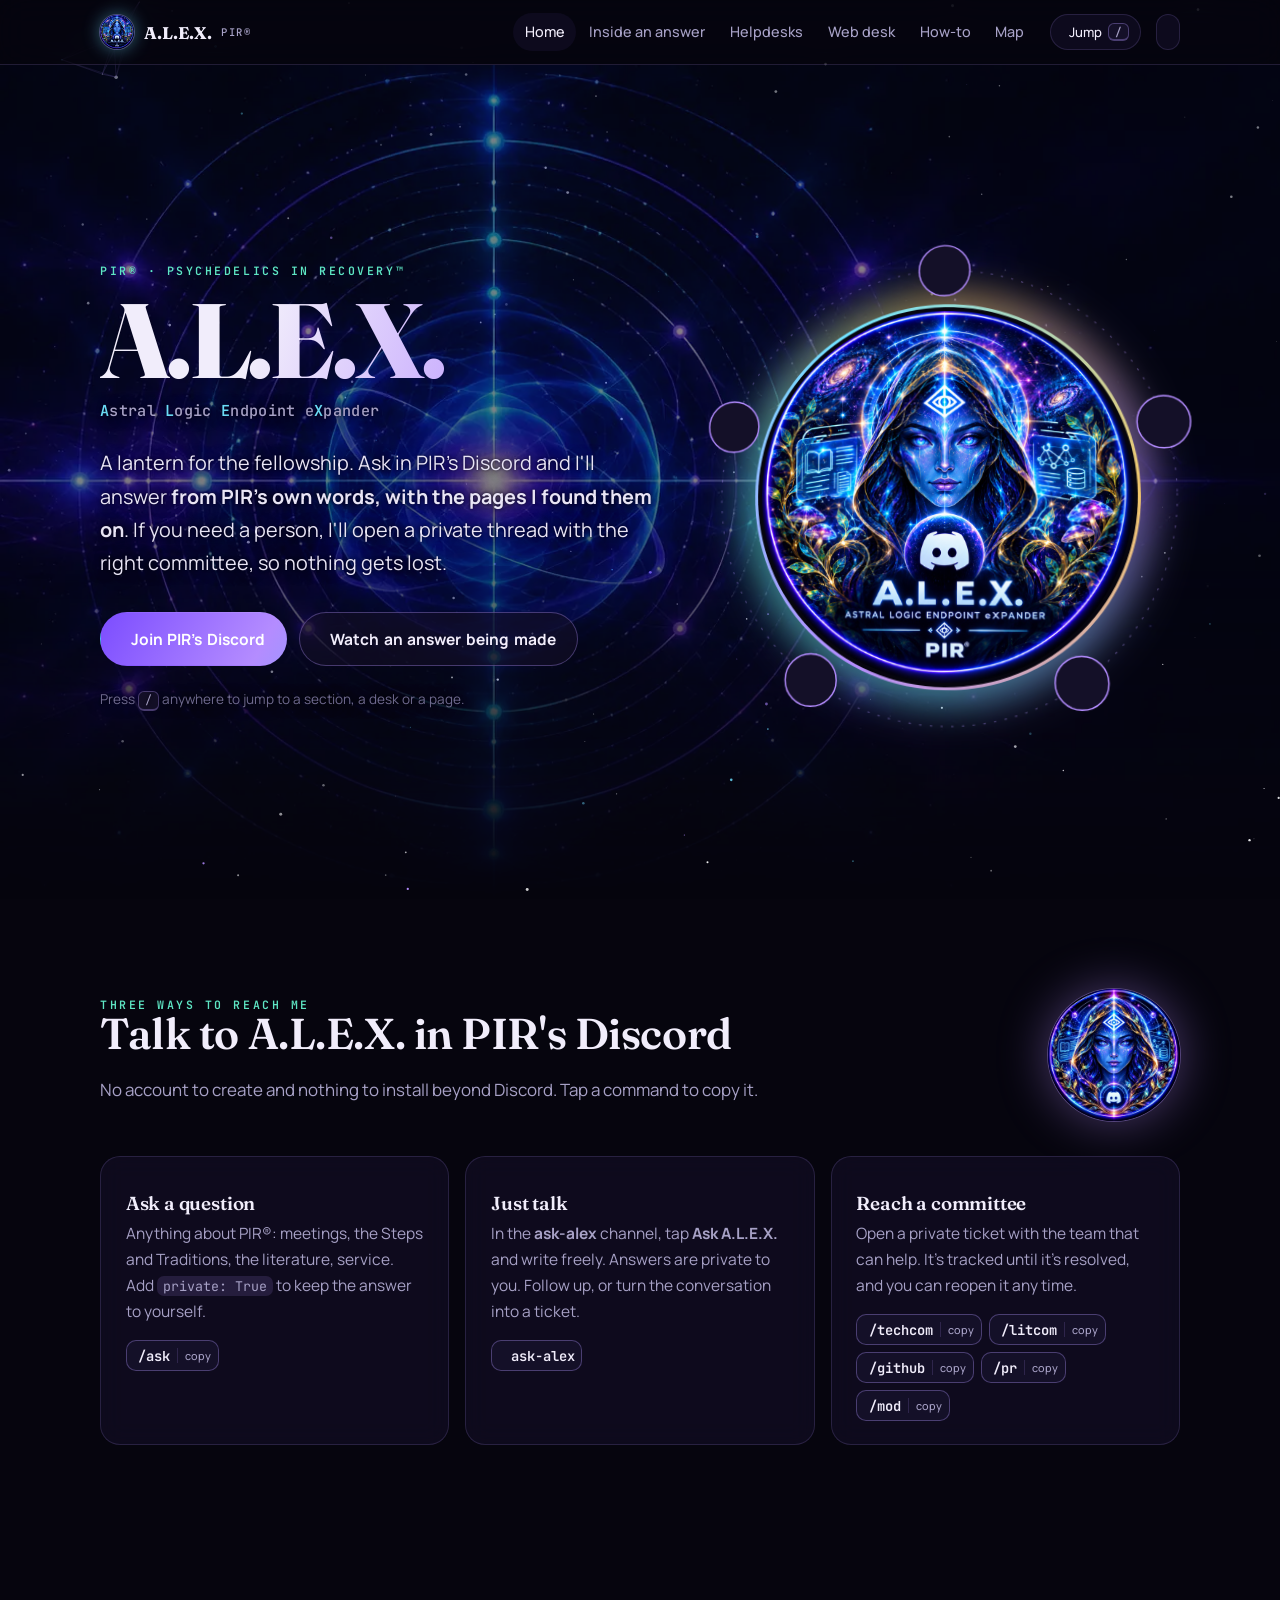
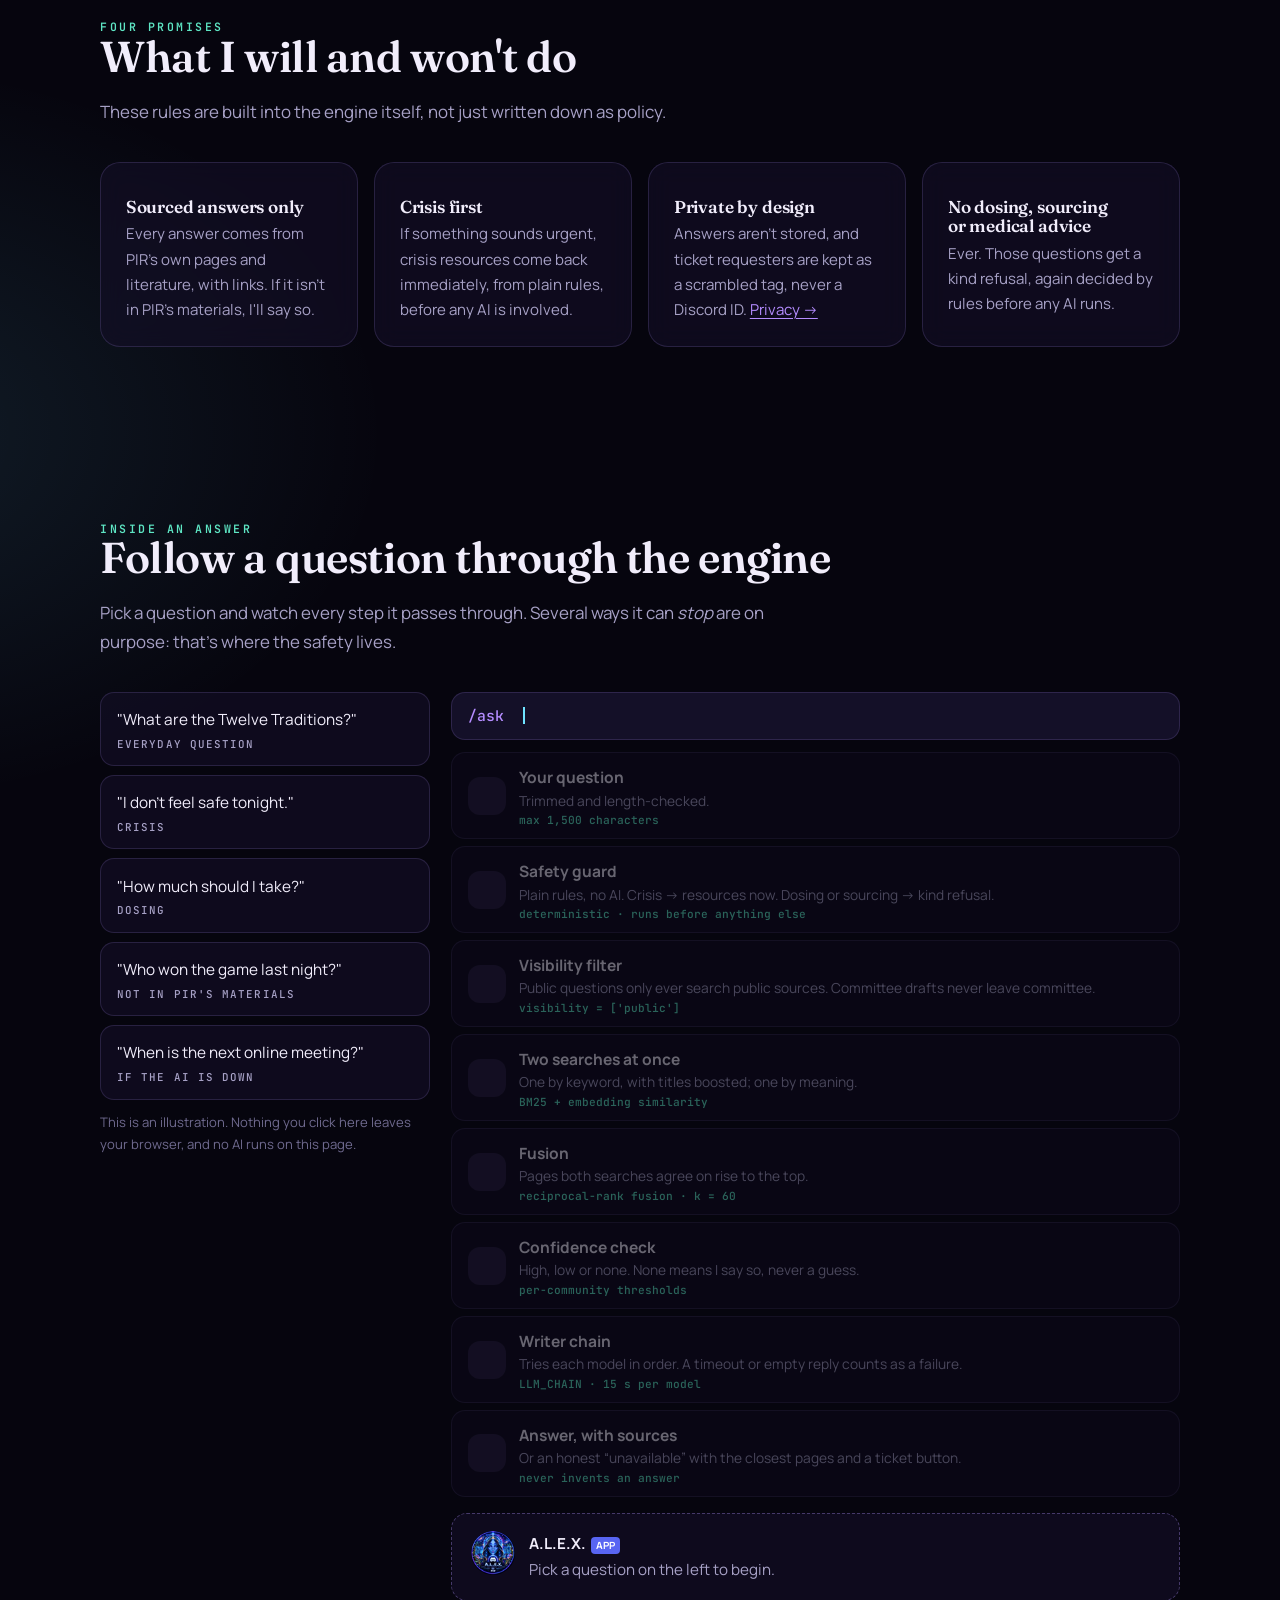
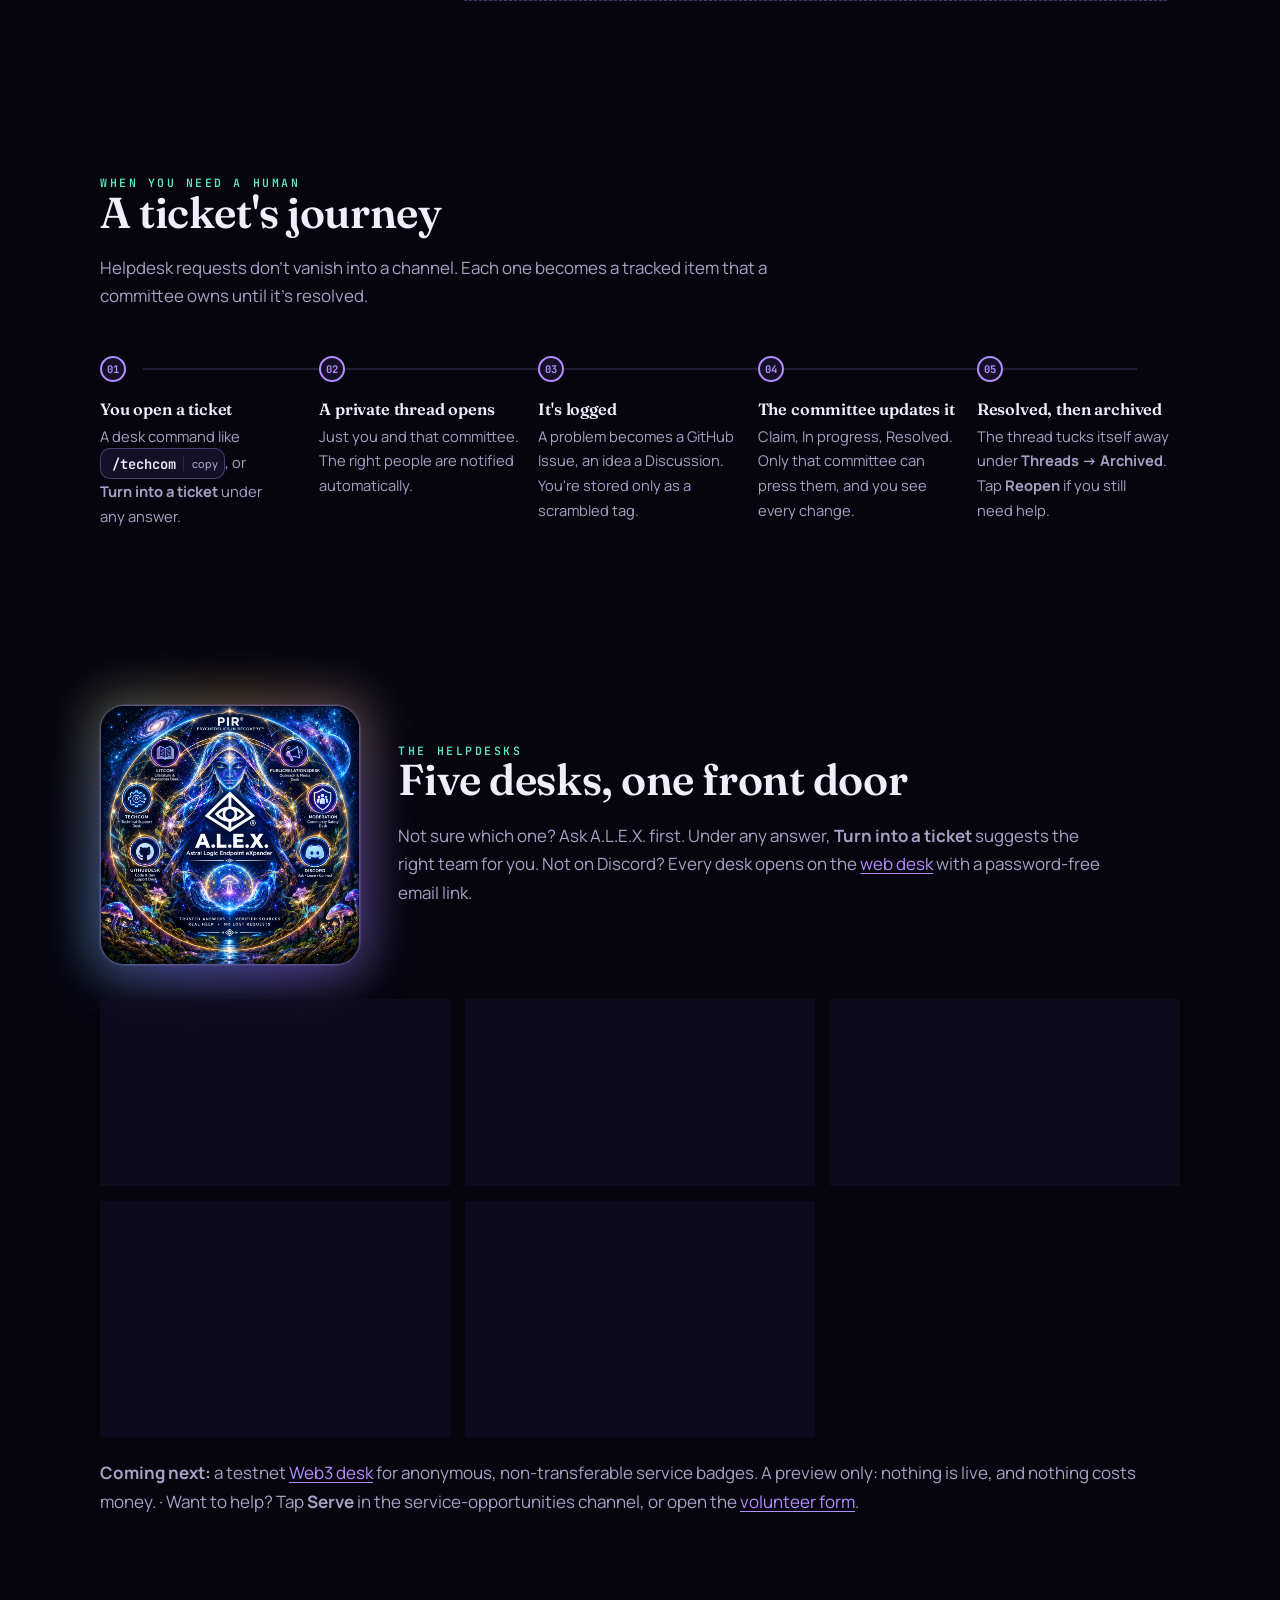
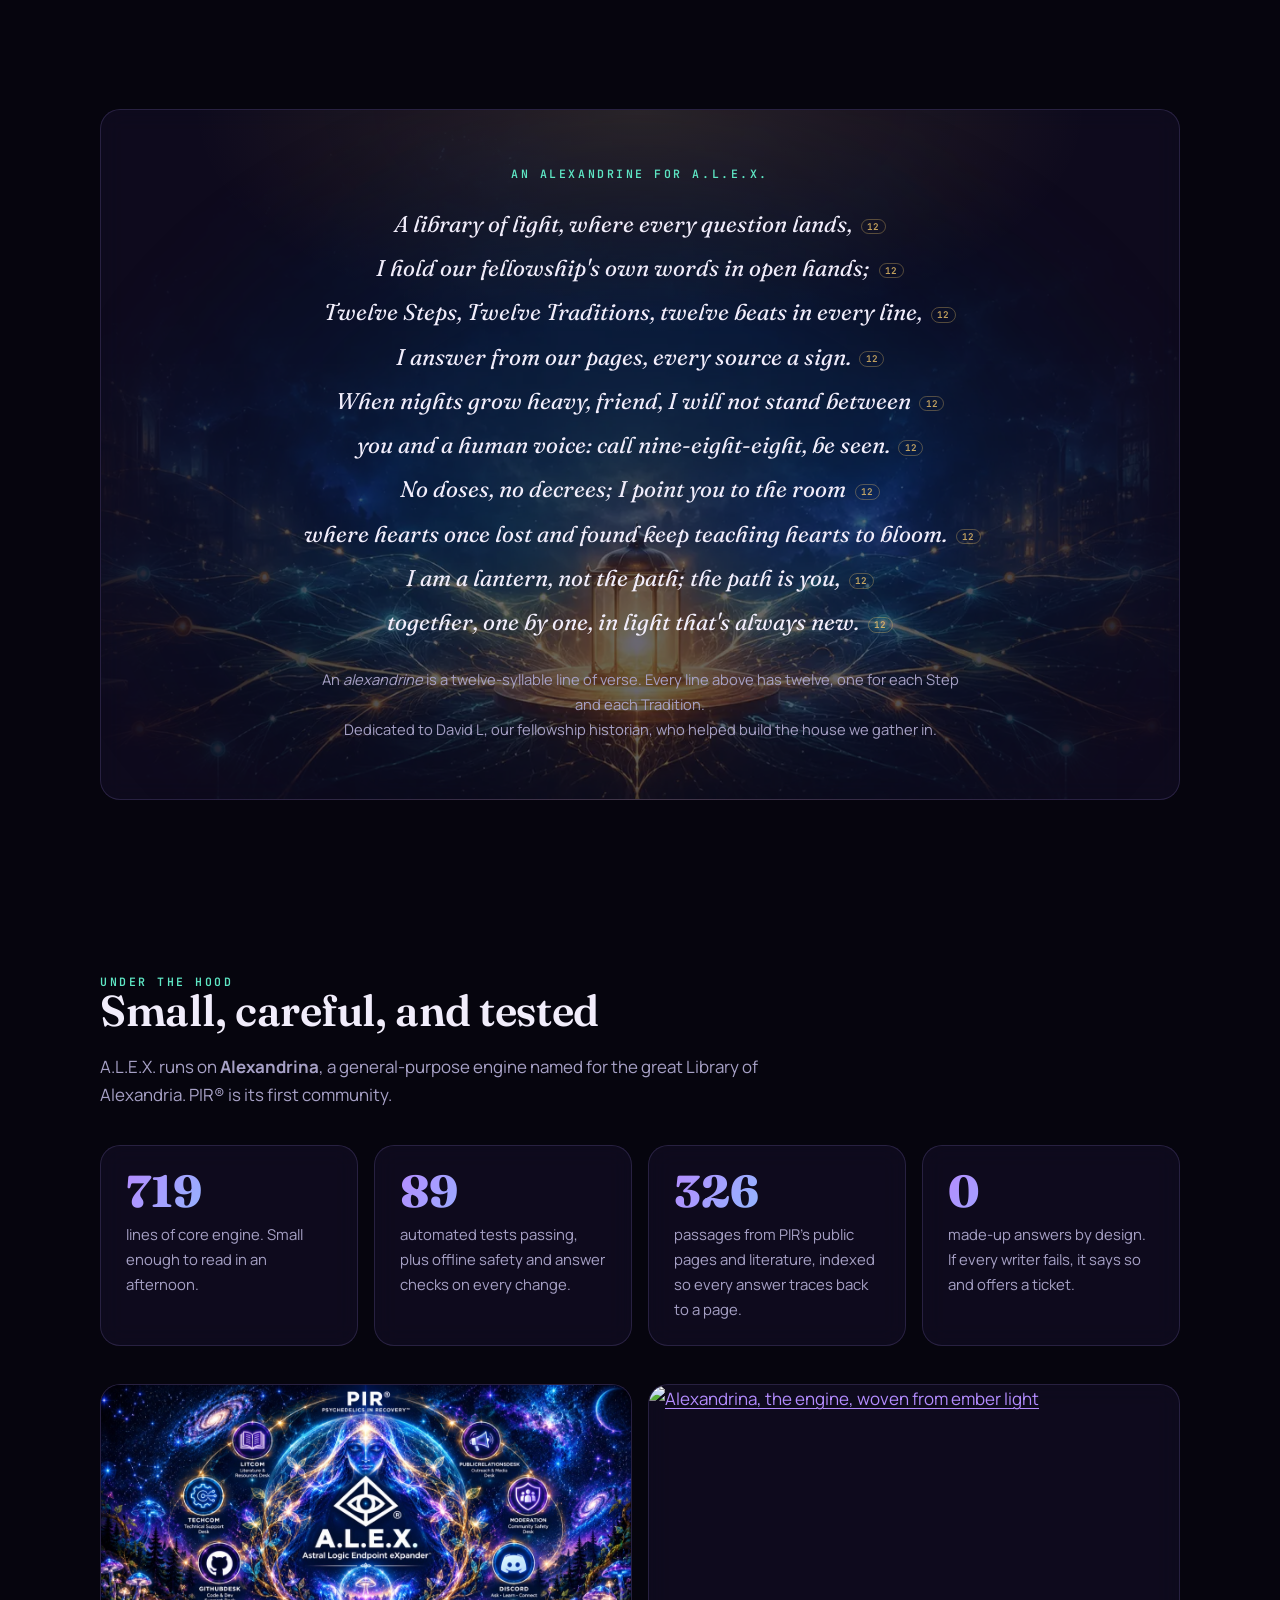
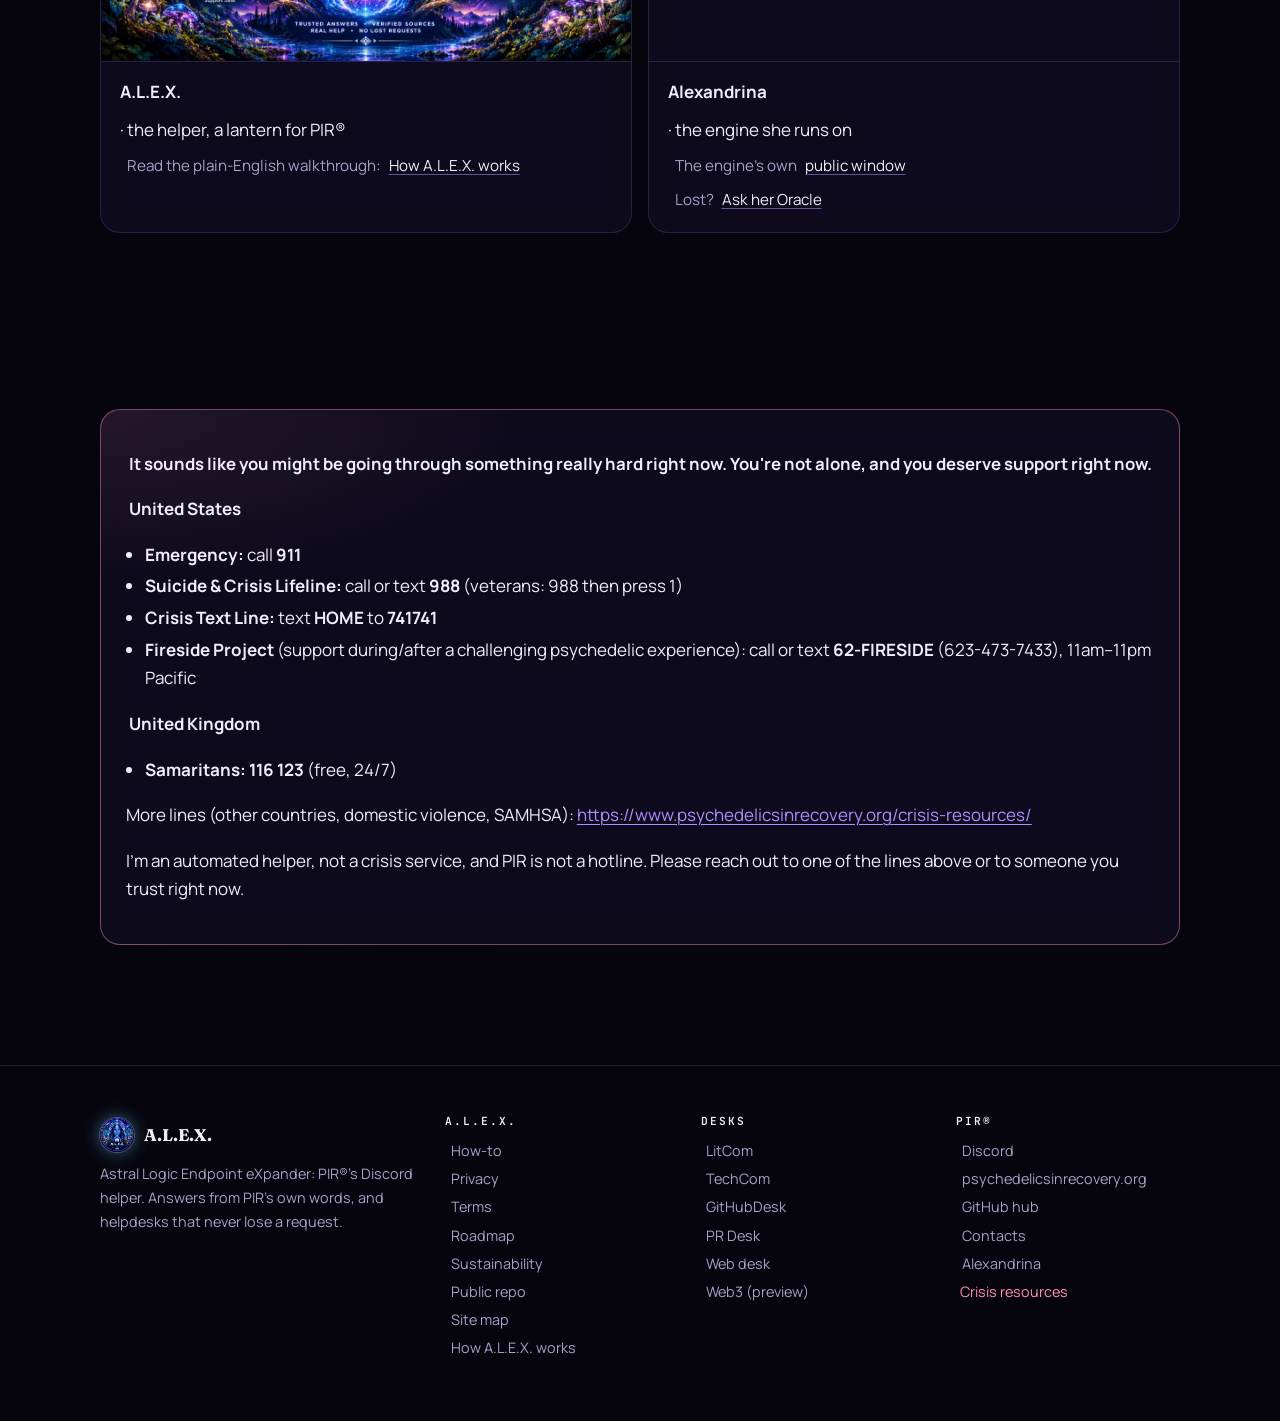
==== commit 2f0a8db8: "sync: rebuild from alex-desk@0599093" ====
--- a/index.html
+++ b/index.html
@@ -137,7 +137,7 @@
   <div class="head reveal"><div class="eyebrow">Under the hood</div><h2>Small, careful, and tested</h2>
   <p class="muted">A.L.E.X. runs on <b>Alexandrina</b>, a general-purpose engine named for the great Library of Alexandria. PIR® is its first community.</p></div>
   <div class="grid g4">
-    <div class="card spec spot reveal"><div class="big">700</div><p>lines of core engine. Small enough to read in an afternoon.</p></div>
+    <div class="card spec spot reveal"><div class="big">719</div><p>lines of core engine. Small enough to read in an afternoon.</p></div>
     <div class="card spec spot reveal"><div class="big">89</div><p>automated tests passing, plus offline safety and answer checks on every change.</p></div>
     <div class="card spec spot reveal"><div class="big">326</div><p>passages from PIR's public pages and literature, indexed so every answer traces back to a page.</p></div>
     <div class="card spec spot reveal"><div class="big">0</div><p>made-up answers by design. If every writer fails, it says so and offers a ticket.</p></div>
--- a/assets/alex.css
+++ b/assets/alex.css
@@ -372,3 +372,10 @@
 .bento .raster-link{display:flex;align-items:center;gap:.45rem;color:var(--muted);text-decoration:none;font-size:.95rem}
 .bento .raster-link u{text-decoration-color:color-mix(in srgb,var(--violet) 55%,transparent);text-underline-offset:3px;color:var(--fg)}
 .bento .raster-link:hover{color:var(--fg)}.bento .raster-link .ph-fill:last-child{margin-left:auto;color:var(--violet)}
+
+/* web desk: volunteer entry points */
+.serve-note{margin:1rem 0 0;color:var(--muted);font-size:.92rem;display:flex;gap:.45rem;align-items:baseline;flex-wrap:wrap}
+.serve-note .ph-fill{color:var(--gold, #f5b942)}
+.linklike{background:none;border:0;padding:0;font:inherit;color:var(--fg);text-decoration:underline;text-decoration-color:color-mix(in srgb,var(--violet) 55%,transparent);text-underline-offset:3px;cursor:pointer}
+.tabs .tab-serve{margin-left:auto;background:none;border:1px dashed var(--line-strong);border-radius:12px;padding:.55rem .9rem;color:var(--fg);font:inherit;cursor:pointer;display:inline-flex;gap:.4rem;align-items:center}
+.tabs .tab-serve:hover{border-color:var(--violet)}
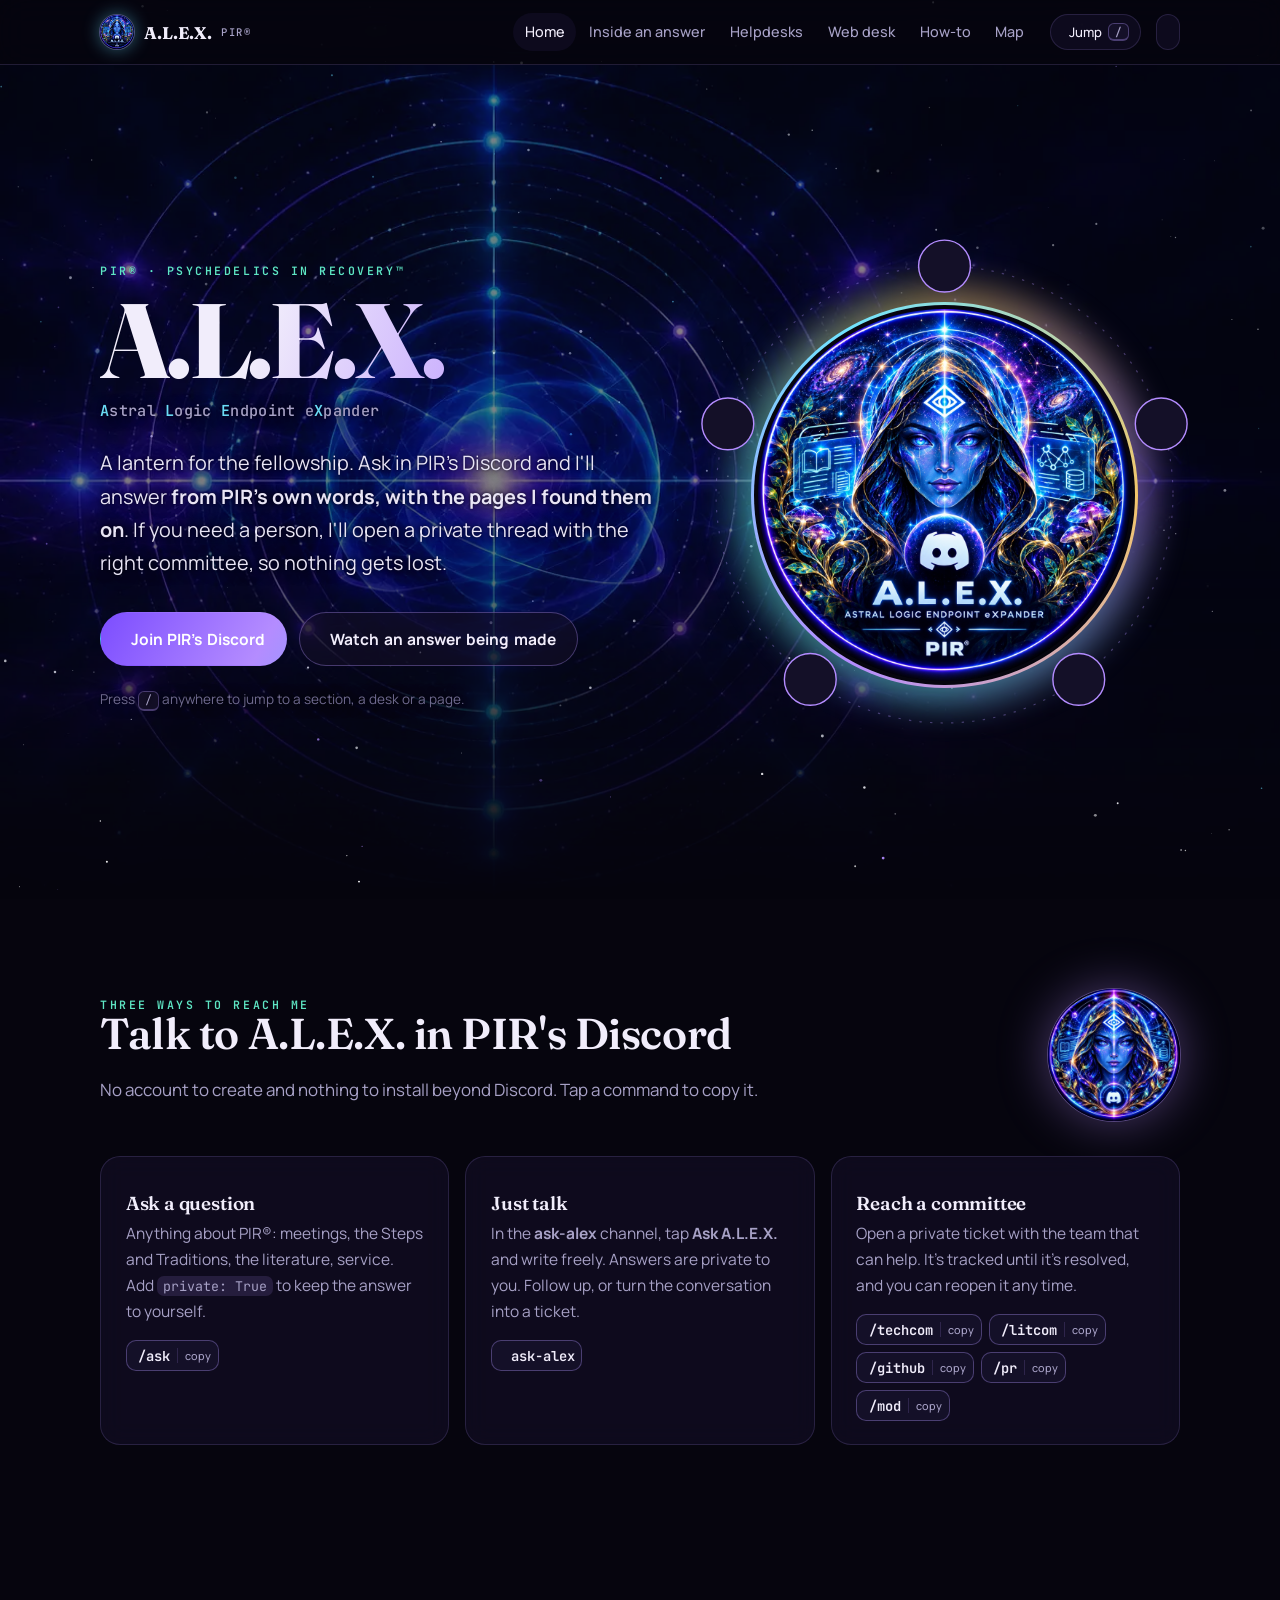
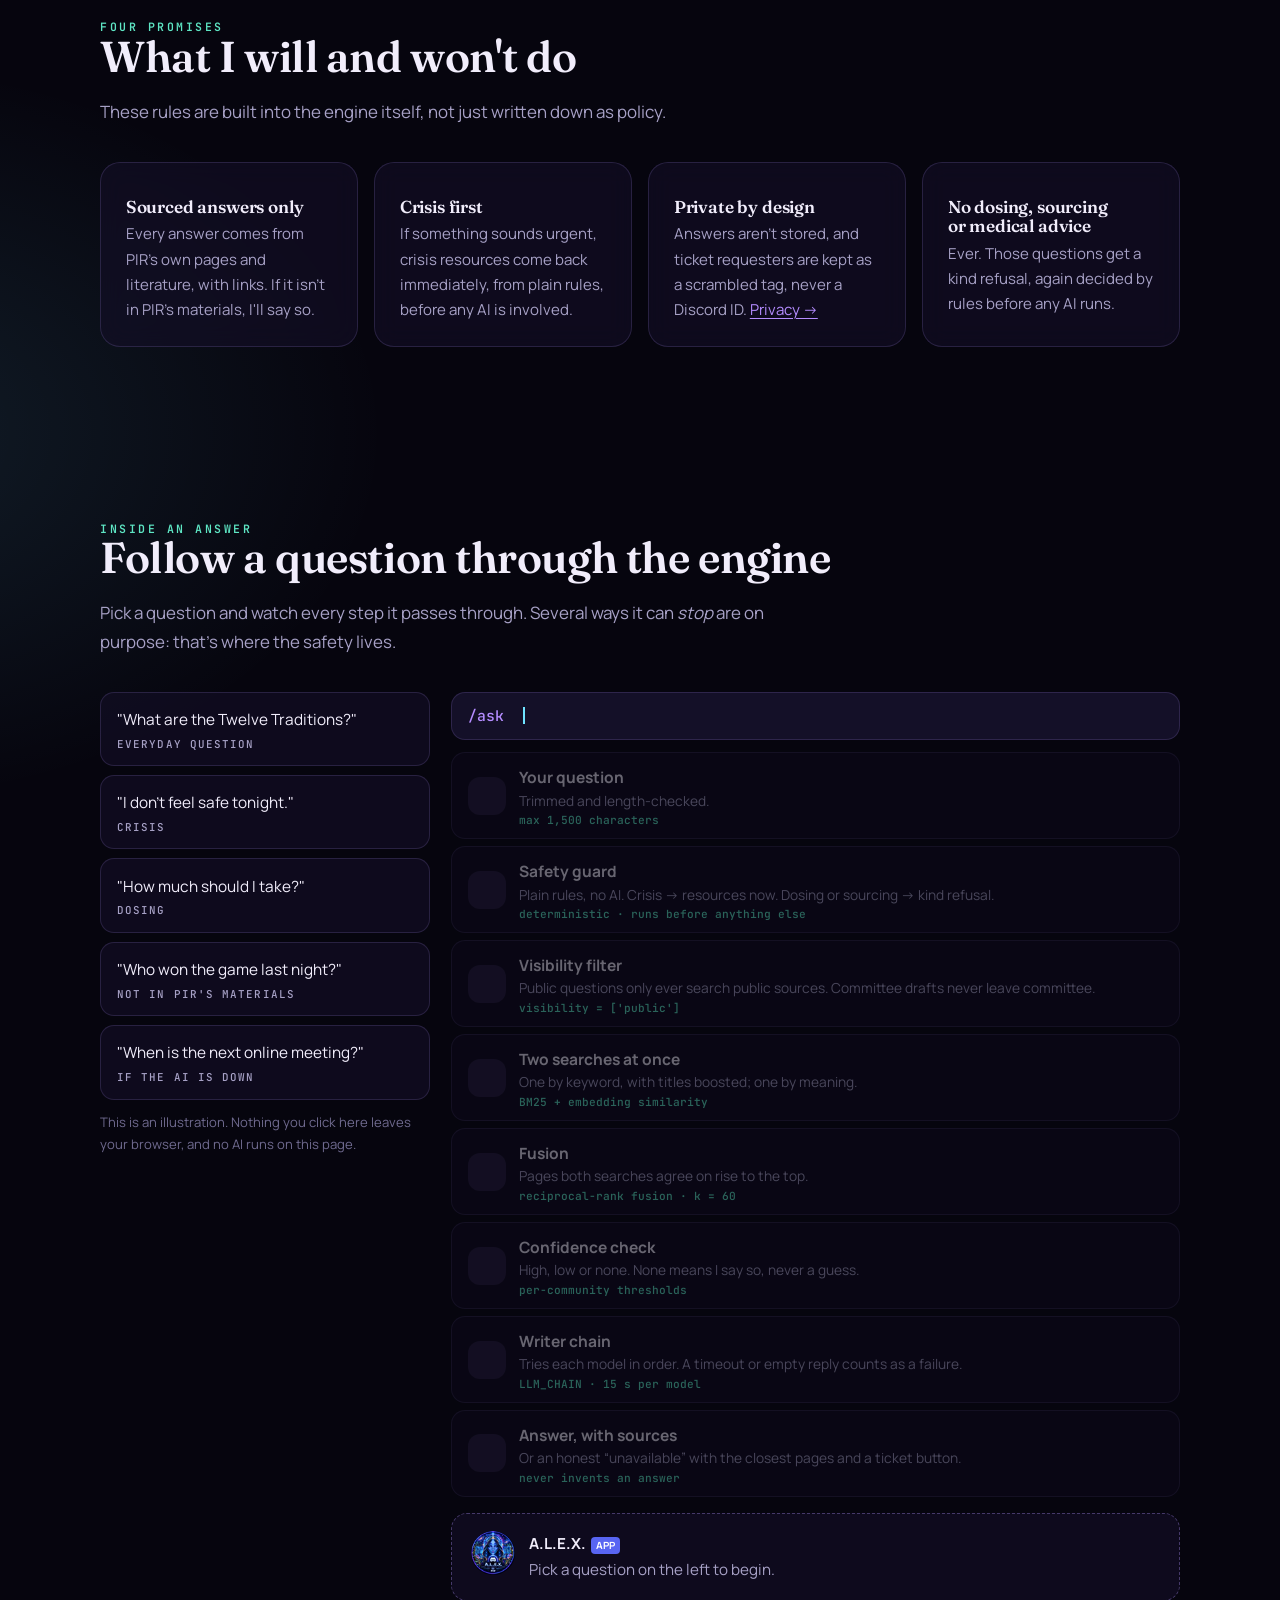
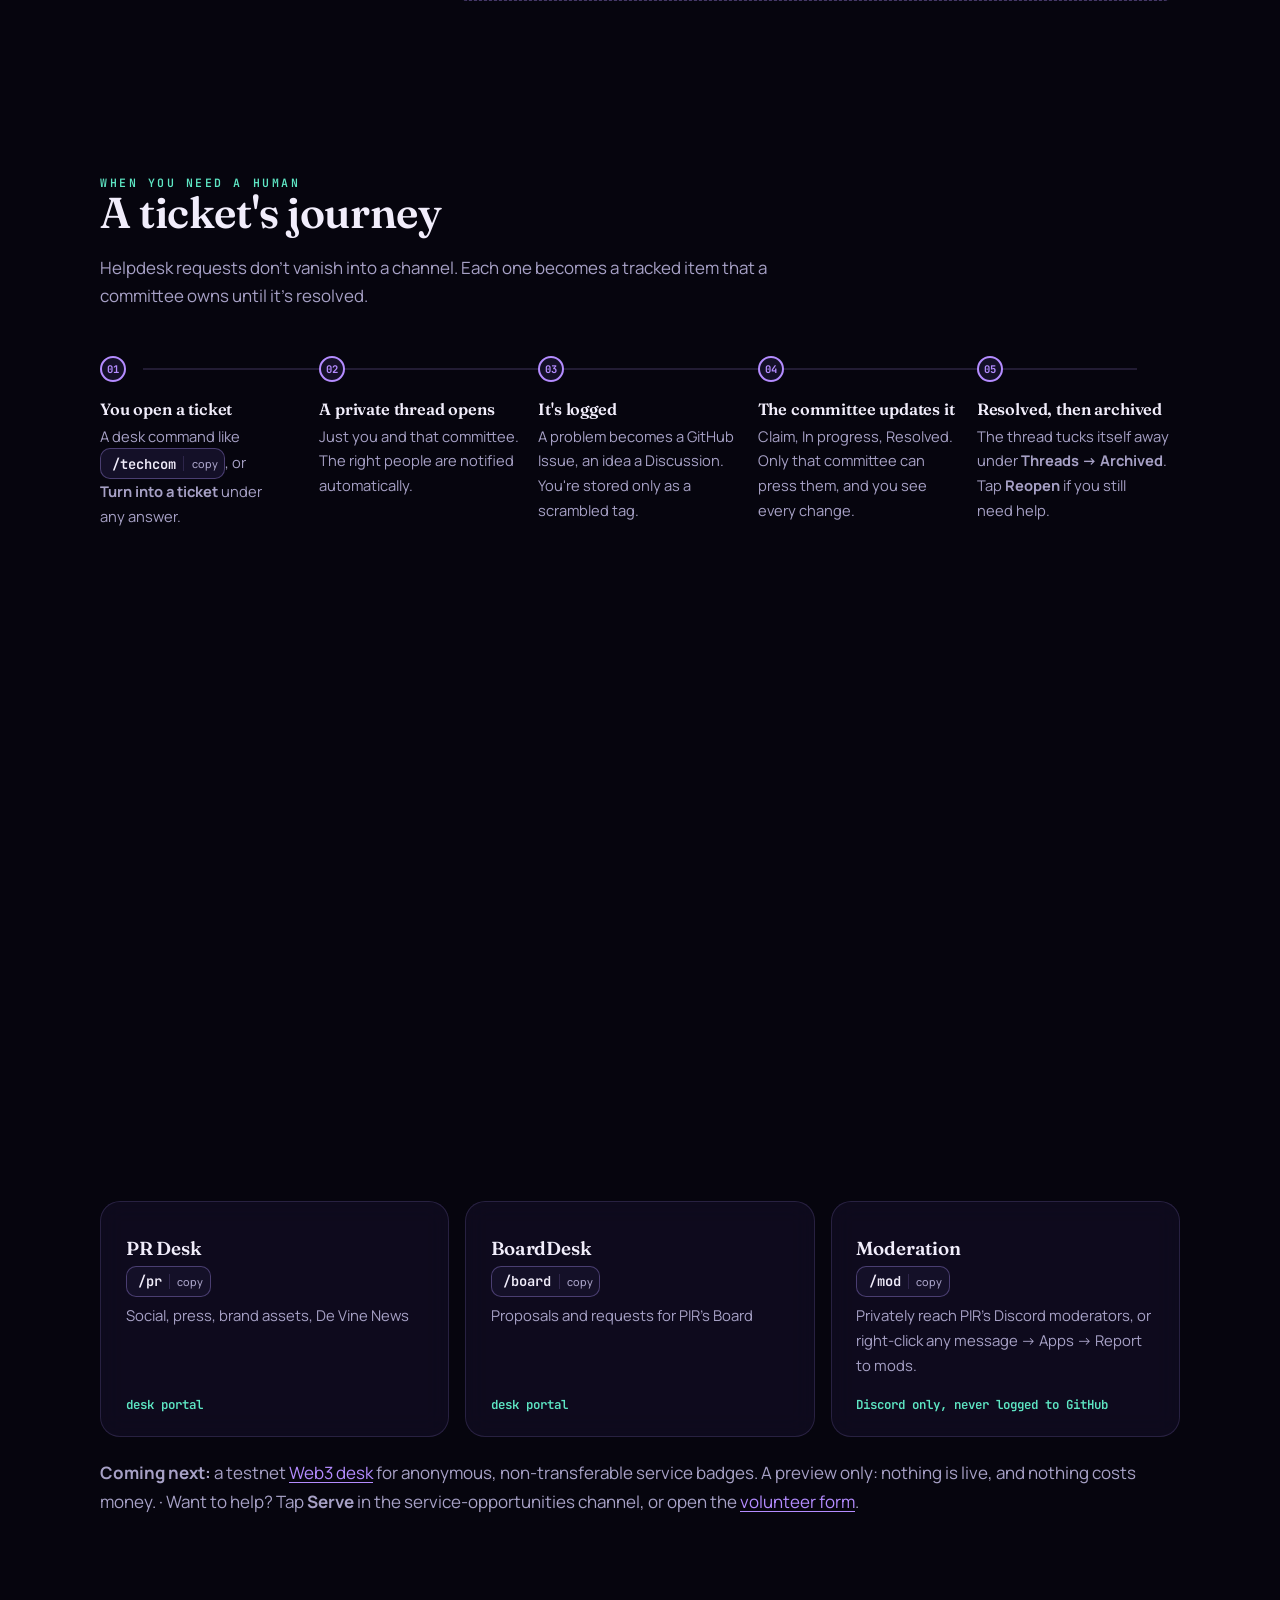
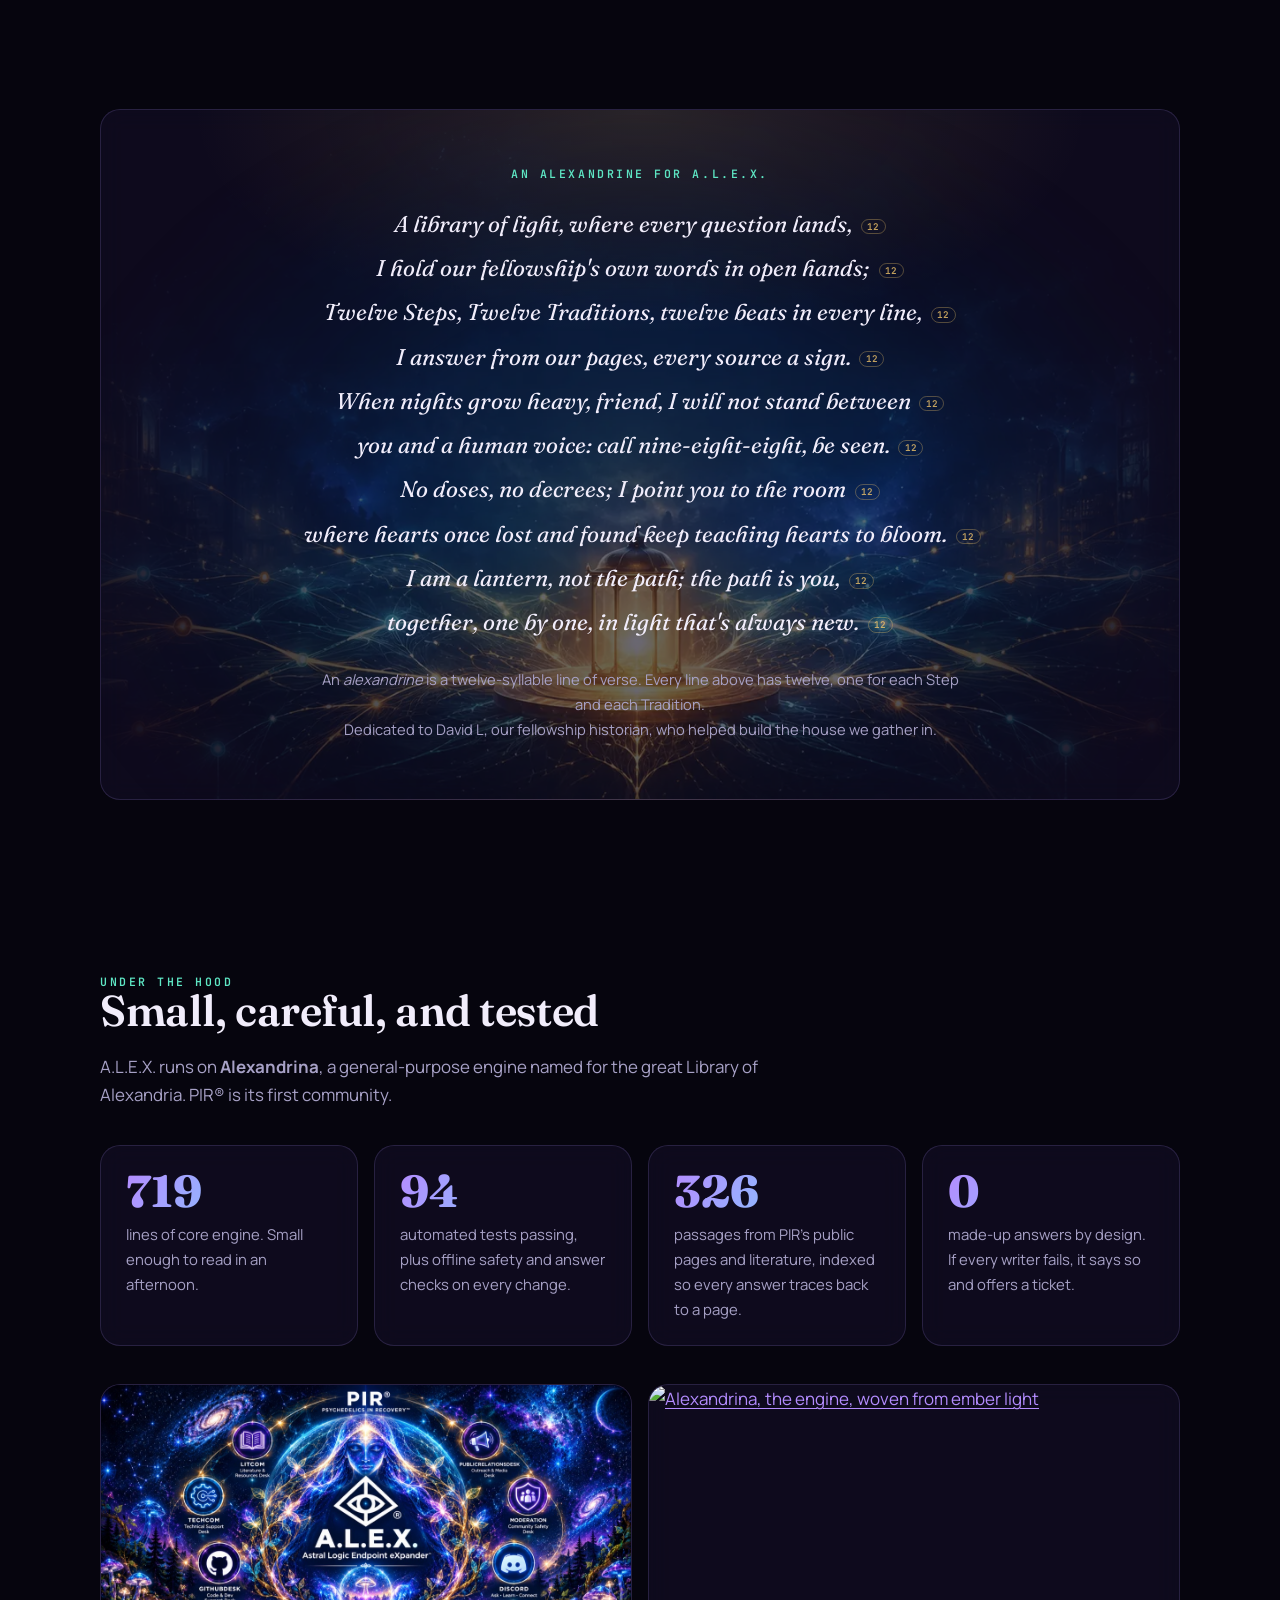
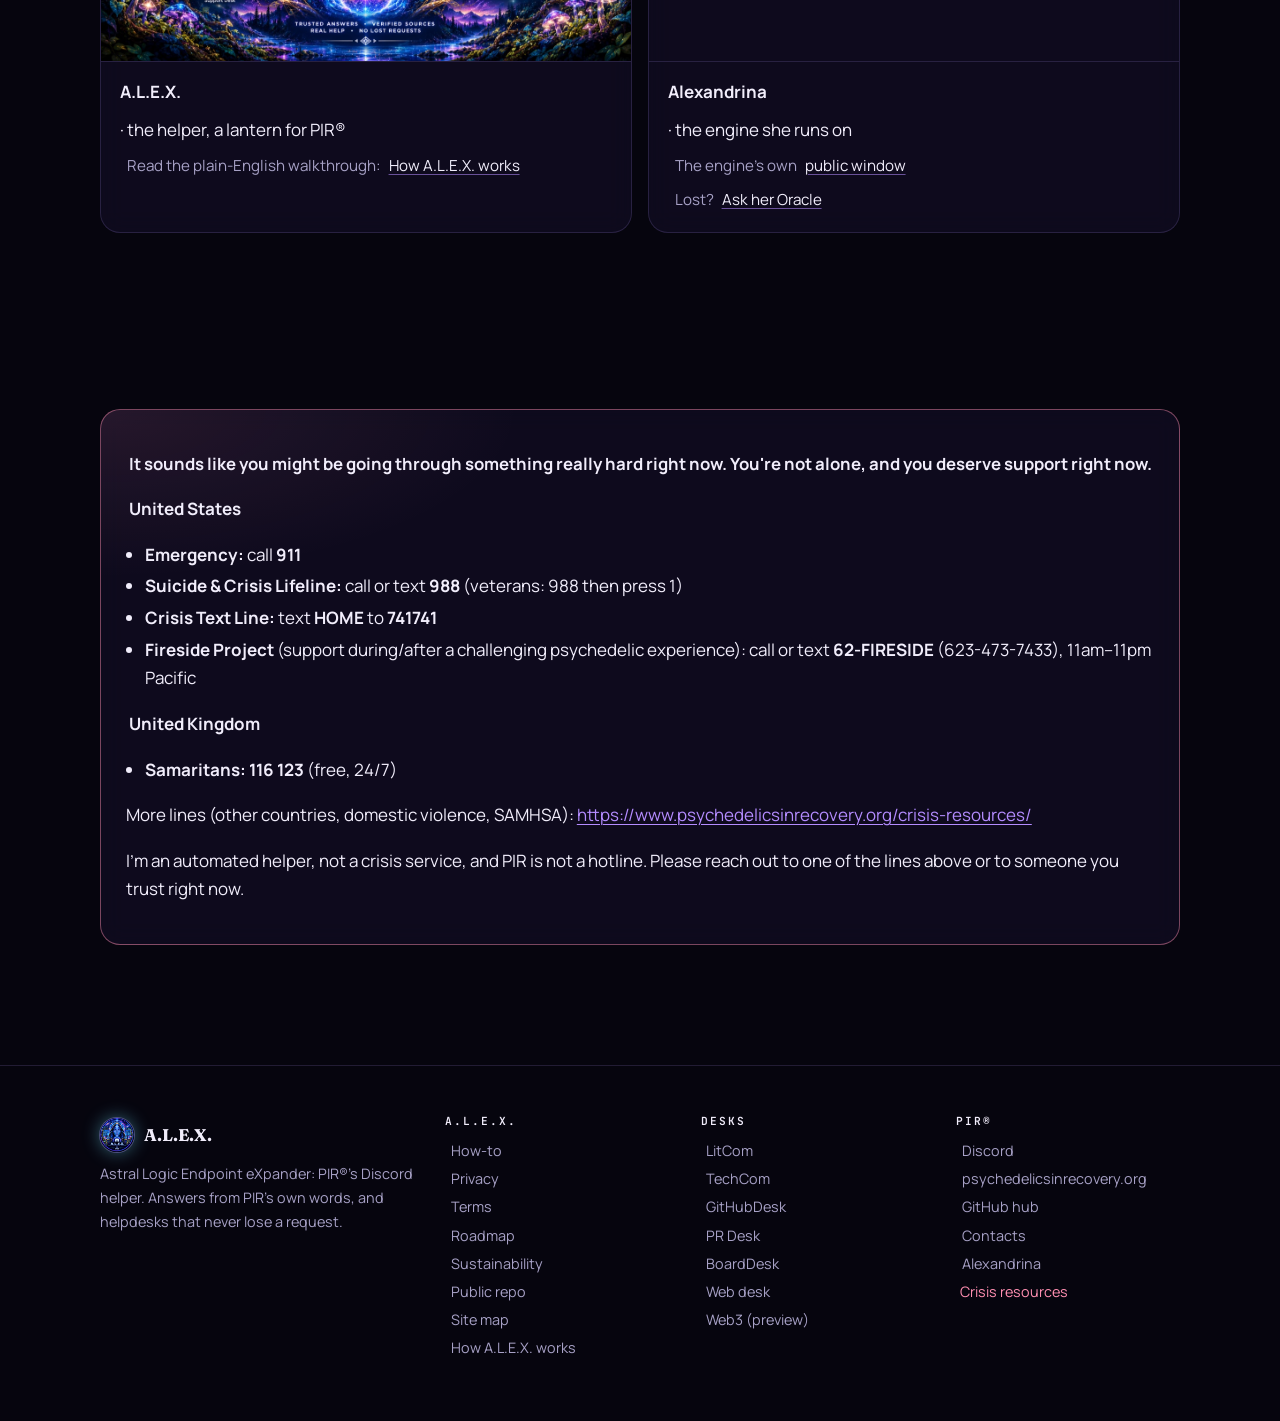
==== commit d515995c: "sync: rebuild from alex-desk@00ce465" ====
--- a/index.html
+++ b/index.html
@@ -117,10 +117,10 @@
 <section id="desks"><div class="wrap">
   <div class="desks-head reveal">
     <figure class="desk-art"><img src="assets/alex-hero-square.jpg" alt="A.L.E.X. holding a glowing orb, surrounded by the LitCom, TechCom, GitHubDesk, PR, Moderation and Discord desks" width="640" height="640" loading="lazy"></figure>
-    <div class="head"><div class="eyebrow">The helpdesks</div><h2>Five desks, one front door</h2>
+    <div class="head"><div class="eyebrow">The helpdesks</div><h2>Six desks, one front door</h2>
     <p class="muted">Not sure which one? Ask A.L.E.X. first. Under any answer, <b>Turn into a ticket</b> suggests the right team for you. Not on Discord? Every desk opens on the <a href="portal.html">web desk</a> with a password-free email link.</p></div>
   </div>
-  <div class="grid g3"><a class="card desk spot reveal" href="https://psychedelicsinrecovery.github.io/litcom-desk-public/"><span class="ico"><i class="ph-fill ph-scroll" aria-hidden="true"></i></span><h3>LitCom</h3><div><button class="chip" data-copy="/litcom" type="button">/litcom<span class="cp">copy</span></button></div><p>Literature requests, corrections and ideas</p><span class="go">desk portal <i class="ph-fill ph-arrow-right" aria-hidden="true"></i></span></a><a class="card desk spot reveal" href="https://psychedelicsinrecovery.github.io/techcom-desk-public/"><span class="ico"><i class="ph-fill ph-desktop" aria-hidden="true"></i></span><h3>TechCom</h3><div><button class="chip" data-copy="/techcom" type="button">/techcom<span class="cp">copy</span></button></div><p>Website, email, forms, Zoom and calendar</p><span class="go">desk portal <i class="ph-fill ph-arrow-right" aria-hidden="true"></i></span></a><a class="card desk spot reveal" href="https://psychedelicsinrecovery.github.io/github-desk-public/"><span class="ico"><i class="ph-fill ph-github-logo" aria-hidden="true"></i></span><h3>GitHubDesk</h3><div><button class="chip" data-copy="/github" type="button">/github<span class="cp">copy</span></button></div><p>PIR's GitHub repos, Pages and access</p><span class="go">desk portal <i class="ph-fill ph-arrow-right" aria-hidden="true"></i></span></a><a class="card desk spot reveal" href="https://psychedelicsinrecovery.github.io/pr-desk-public/"><span class="ico"><i class="ph-fill ph-megaphone" aria-hidden="true"></i></span><h3>PR Desk</h3><div><button class="chip" data-copy="/pr" type="button">/pr<span class="cp">copy</span></button></div><p>Social, press, brand assets, De Vine News</p><span class="go">desk portal <i class="ph-fill ph-arrow-right" aria-hidden="true"></i></span></a><div class="card desk spot reveal"><span class="ico"><i class="ph-fill ph-shield-check" aria-hidden="true"></i></span><h3>Moderation</h3><div><button class="chip" data-copy="/mod" type="button">/mod<span class="cp">copy</span></button></div><p>Privately reach PIR's Discord moderators, or right-click any message → Apps → Report to mods.</p><span class="go">Discord only, never logged to GitHub</span></div></div>
+  <div class="grid g3"><a class="card desk spot reveal" href="https://psychedelicsinrecovery.github.io/litcom-desk-public/"><span class="ico"><i class="ph-fill ph-scroll" aria-hidden="true"></i></span><h3>LitCom</h3><div><button class="chip" data-copy="/litcom" type="button">/litcom<span class="cp">copy</span></button></div><p>Literature requests, corrections and ideas</p><span class="go">desk portal <i class="ph-fill ph-arrow-right" aria-hidden="true"></i></span></a><a class="card desk spot reveal" href="https://psychedelicsinrecovery.github.io/techcom-desk-public/"><span class="ico"><i class="ph-fill ph-desktop" aria-hidden="true"></i></span><h3>TechCom</h3><div><button class="chip" data-copy="/techcom" type="button">/techcom<span class="cp">copy</span></button></div><p>Website, email, forms, Zoom and calendar</p><span class="go">desk portal <i class="ph-fill ph-arrow-right" aria-hidden="true"></i></span></a><a class="card desk spot reveal" href="https://psychedelicsinrecovery.github.io/github-desk-public/"><span class="ico"><i class="ph-fill ph-github-logo" aria-hidden="true"></i></span><h3>GitHubDesk</h3><div><button class="chip" data-copy="/github" type="button">/github<span class="cp">copy</span></button></div><p>PIR's GitHub repos, Pages and access</p><span class="go">desk portal <i class="ph-fill ph-arrow-right" aria-hidden="true"></i></span></a><a class="card desk spot reveal" href="https://psychedelicsinrecovery.github.io/pr-desk-public/"><span class="ico"><i class="ph-fill ph-megaphone" aria-hidden="true"></i></span><h3>PR Desk</h3><div><button class="chip" data-copy="/pr" type="button">/pr<span class="cp">copy</span></button></div><p>Social, press, brand assets, De Vine News</p><span class="go">desk portal <i class="ph-fill ph-arrow-right" aria-hidden="true"></i></span></a><a class="card desk spot reveal" href="https://github.com/psychedelicsinrecovery/board-of-directors-public#readme"><span class="ico"><i class="ph-fill ph-bank" aria-hidden="true"></i></span><h3>BoardDesk</h3><div><button class="chip" data-copy="/board" type="button">/board<span class="cp">copy</span></button></div><p>Proposals and requests for PIR's Board</p><span class="go">desk portal <i class="ph-fill ph-arrow-right" aria-hidden="true"></i></span></a><div class="card desk spot reveal"><span class="ico"><i class="ph-fill ph-shield-check" aria-hidden="true"></i></span><h3>Moderation</h3><div><button class="chip" data-copy="/mod" type="button">/mod<span class="cp">copy</span></button></div><p>Privately reach PIR's Discord moderators, or right-click any message → Apps → Report to mods.</p><span class="go">Discord only, never logged to GitHub</span></div></div>
   <p class="muted" style="margin-top:1.4rem"><i class="ph-fill ph-cube" aria-hidden="true"></i> <b>Coming next:</b> a testnet <a href="web3.html">Web3 desk</a> for anonymous, non-transferable service badges. A preview only: nothing is live, and nothing costs money. · <i class="ph-fill ph-hand-heart" aria-hidden="true"></i> Want to help? Tap <b>Serve</b> in the service-opportunities channel, or open the <a href="portal.html#desk=techcom&amp;serve=1">volunteer form</a>.</p>
 </div></section>
 
@@ -138,7 +138,7 @@
   <p class="muted">A.L.E.X. runs on <b>Alexandrina</b>, a general-purpose engine named for the great Library of Alexandria. PIR® is its first community.</p></div>
   <div class="grid g4">
     <div class="card spec spot reveal"><div class="big">719</div><p>lines of core engine. Small enough to read in an afternoon.</p></div>
-    <div class="card spec spot reveal"><div class="big">89</div><p>automated tests passing, plus offline safety and answer checks on every change.</p></div>
+    <div class="card spec spot reveal"><div class="big">94</div><p>automated tests passing, plus offline safety and answer checks on every change.</p></div>
     <div class="card spec spot reveal"><div class="big">326</div><p>passages from PIR's public pages and literature, indexed so every answer traces back to a page.</p></div>
     <div class="card spec spot reveal"><div class="big">0</div><p>made-up answers by design. If every writer fails, it says so and offers a ticket.</p></div>
   </div>
@@ -168,7 +168,7 @@
   <div><a class="brand" href="index.html" style="margin-bottom:.6rem"><img src="assets/favicon-64.png" alt="" width="34" height="34">A.L.E.X.</a>
     <span>Astral Logic Endpoint eXpander: PIR®'s Discord helper. Answers from PIR's own words, and helpdesks that never lose a request.</span></div>
   <div><b>A.L.E.X.</b><a href="howto.html"><i class="ph-fill ph-compass" aria-hidden="true"></i> How-to</a><a href="privacy.html"><i class="ph-fill ph-lock-key" aria-hidden="true"></i> Privacy</a><a href="terms.html"><i class="ph-fill ph-scroll" aria-hidden="true"></i> Terms</a><a href="roadmap.html"><i class="ph-fill ph-path" aria-hidden="true"></i> Roadmap</a><a href="sustainability.html"><i class="ph-fill ph-plant" aria-hidden="true"></i> Sustainability</a><a href="https://github.com/psychedelicsinrecovery/alex-desk-public"><i class="ph-fill ph-github-logo" aria-hidden="true"></i> Public repo</a><a href="map.html"><i class="ph-fill ph-map-trifold" aria-hidden="true"></i> Site map</a><a href="https://psychedelicsinrecovery.github.io/changelog-astro-public/library/how-alex-works"><i class="ph-fill ph-book-open-text" aria-hidden="true"></i> How A.L.E.X. works</a></div>
-  <div><b>Desks</b><a href="https://psychedelicsinrecovery.github.io/litcom-desk-public/"><i class="ph-fill ph-scroll" aria-hidden="true"></i> LitCom</a><a href="https://psychedelicsinrecovery.github.io/techcom-desk-public/"><i class="ph-fill ph-desktop" aria-hidden="true"></i> TechCom</a><a href="https://psychedelicsinrecovery.github.io/github-desk-public/"><i class="ph-fill ph-github-logo" aria-hidden="true"></i> GitHubDesk</a><a href="https://psychedelicsinrecovery.github.io/pr-desk-public/"><i class="ph-fill ph-megaphone" aria-hidden="true"></i> PR Desk</a><a href="portal.html"><i class="ph-fill ph-envelope-simple" aria-hidden="true"></i> Web desk</a><a href="web3.html"><i class="ph-fill ph-cube" aria-hidden="true"></i> Web3 (preview)</a></div>
+  <div><b>Desks</b><a href="https://psychedelicsinrecovery.github.io/litcom-desk-public/"><i class="ph-fill ph-scroll" aria-hidden="true"></i> LitCom</a><a href="https://psychedelicsinrecovery.github.io/techcom-desk-public/"><i class="ph-fill ph-desktop" aria-hidden="true"></i> TechCom</a><a href="https://psychedelicsinrecovery.github.io/github-desk-public/"><i class="ph-fill ph-github-logo" aria-hidden="true"></i> GitHubDesk</a><a href="https://psychedelicsinrecovery.github.io/pr-desk-public/"><i class="ph-fill ph-megaphone" aria-hidden="true"></i> PR Desk</a><a href="https://github.com/psychedelicsinrecovery/board-of-directors-public#readme"><i class="ph-fill ph-bank" aria-hidden="true"></i> BoardDesk</a><a href="portal.html"><i class="ph-fill ph-envelope-simple" aria-hidden="true"></i> Web desk</a><a href="web3.html"><i class="ph-fill ph-cube" aria-hidden="true"></i> Web3 (preview)</a></div>
   <div><b>PIR®</b><a href="https://discord.gg/MyprTq8w95"><i class="ph-fill ph-discord-logo" aria-hidden="true"></i> Discord</a><a href="https://www.psychedelicsinrecovery.org"><i class="ph-fill ph-globe" aria-hidden="true"></i> psychedelicsinrecovery.org</a><a href="https://psychedelicsinrecovery.github.io"><i class="ph-fill ph-house" aria-hidden="true"></i> GitHub hub</a><a href="https://github.com/psychedelicsinrecovery/.github/blob/main/CONTACTS.md"><i class="ph-fill ph-address-book" aria-hidden="true"></i> Contacts</a><a href="https://drasticstatic.github.io/alexandrina-public-preview/"><i class="ph-fill ph-flame" aria-hidden="true"></i> Alexandrina</a><a class="sos" href="https://psychedelicsinrecovery.github.io/alex-desk-public/#lifeline"><i class="ph-fill ph-lifebuoy" aria-hidden="true"></i> Crisis resources</a></div>
 </div></footer>
 <script>window.ALEX_PALETTE=[{"e": "sparkle", "t": "Follow a question through the engine", "k": "section", "href": "#inside"}, {"e": "chats-circle", "t": "Ways to talk to A.L.E.X.", "k": "section", "href": "#talk"}, {"e": "handshake", "t": "Four promises", "k": "section", "href": "#promises"}, {"e": "ticket", "t": "A ticket's journey", "k": "section", "href": "#journey"}, {"e": "cards", "t": "The helpdesks", "k": "section", "href": "#desks"}, {"e": "feather", "t": "An alexandrine for A.L.E.X.", "k": "section", "href": "#poem"}, {"e": "gear-six", "t": "Under the hood", "k": "section", "href": "#engine"}]</script><script>window.ALEX_LAB={"normal": {"q": "What are the Twelve Traditions?", "stop": null, "label": {"in": "ok", "guard": "clear", "vis": "public only", "search": "2 lists", "fuse": "ranked", "conf": "high", "llm": "1st model ✓", "out": "answered"}, "res": "<p>The Twelve Traditions are the principles that keep PIR® groups unified: one authority, loving-kindness, as expressed through our group conscience; self-support; and anonymity as the spiritual foundation… <span class='muted'>(an answer in PIR's own words)</span></p><p><b>Sources</b><br>[1] <a href='https://psychedelicsinrecovery.github.io/literature-committee-public/publications/2026/PDF%20exports/PIR_12%20Traditions_2026.pdf'>PIR 12 Traditions 2026 (PDF)</a></p><p class='muted'><i class=\"ph-fill ph-thumbs-up\" aria-hidden=\"true\"></i> <i class=\"ph-fill ph-thumbs-down\" aria-hidden=\"true\"></i> · <i class=\"ph-fill ph-chat-circle-dots\" aria-hidden=\"true\"></i> Ask a follow-up · <i class=\"ph-fill ph-ticket\" aria-hidden=\"true\"></i> Turn into a ticket</p>"}, "crisis": {"q": "I don't feel safe tonight.", "stop": "guard", "cls": "crisis", "label": {"in": "ok", "guard": "crisis → stop"}, "res": "<p><i class=\"ph-fill ph-heart em\" aria-hidden=\"true\"></i> <strong>It sounds like you might be going through something really hard right now. You're not alone, and you deserve support right now.</strong></p>\n<p><strong><i class=\"ph-fill ph-map-pin em\" aria-hidden=\"true\"></i> United States</strong></p>\n<ul><li><strong>Emergency:</strong> call <strong>911</strong></li><li><strong>Suicide &amp; Crisis Lifeline:</strong> call or text <strong>988</strong> (veterans: 988 then press 1)</li><li><strong>Crisis Text Line:</strong> text <strong>HOME</strong> to <strong>741741</strong></li><li><strong>Fireside Project</strong> (support during/after a challenging psychedelic experience): call or text <strong>62-FIRESIDE</strong> (623-473-7433), 11am–11pm Pacific</li></ul>\n<p><strong><i class=\"ph-fill ph-map-pin em\" aria-hidden=\"true\"></i> United Kingdom</strong></p>\n<ul><li><strong>Samaritans:</strong> <strong>116 123</strong> (free, 24/7)</li></ul>\n<p>More lines (other countries, domestic violence, SAMHSA): <a href=\"https://www.psychedelicsinrecovery.org/crisis-resources/\">https://www.psychedelicsinrecovery.org/crisis-resources/</a></p>\n<p>I'm an automated helper, not a crisis service, and PIR is not a hotline. Please reach out to one of the lines above or to someone you trust right now. <i class=\"ph-fill ph-hands-praying em\" aria-hidden=\"true\"></i></p><p class='muted'><i>Shown instantly and privately, word for word from PIR's crisis page. No search, no AI.</i></p>"}, "dosing": {"q": "How much should I take?", "stop": "guard", "label": {"in": "ok", "guard": "dosing → stop"}, "res": "<p>I can't help with dosing, sourcing, drug combinations, or medical questions — PIR doesn't give that kind of advice, and those questions deserve a qualified professional who knows your situation. <i class=\"ph-fill ph-hands-praying em\" aria-hidden=\"true\"></i></p>\n<p>PIR's <strong>Safety and Ethics</strong> page is a good place to start: <a href=\"https://www.psychedelicsinrecovery.org/safety-and-ethics/\">https://www.psychedelicsinrecovery.org/safety-and-ethics/</a> If you're in a challenging experience right now, <strong>Fireside Project</strong> offers free peer support: call or text <strong>62-FIRESIDE</strong>. In an emergency, call <strong>911</strong> (or <strong>988</strong> in the US).</p>"}, "none": {"q": "Who won the game last night?", "stop": "conf", "label": {"in": "ok", "guard": "clear", "vis": "public only", "search": "2 lists", "fuse": "ranked", "conf": "none → stop"}, "res": "<p><i class=\"ph-fill ph-question\" aria-hidden=\"true\"></i> I couldn't find that in PIR's materials, so I won't guess. If it matters to the fellowship, I can turn it into a ticket for a committee.</p>"}, "down": {"q": "When is the next online meeting?", "stop": "llm", "label": {"in": "ok", "guard": "clear", "vis": "public only", "search": "2 lists", "fuse": "ranked", "conf": "high", "llm": "all failed"}, "res": "<p><i class=\"ph-fill ph-warning\" aria-hidden=\"true\"></i> A.L.E.X.'s answer engine is temporarily unavailable, so I can't write an answer right now. These pages look like the closest match:</p><p>[1] Online meetings · [2] Meeting calendar</p><p class='muted'><i class=\"ph-fill ph-ticket\" aria-hidden=\"true\"></i> Open a ticket · How-to</p>"}}</script><script src="assets/alex.js" defer></script>
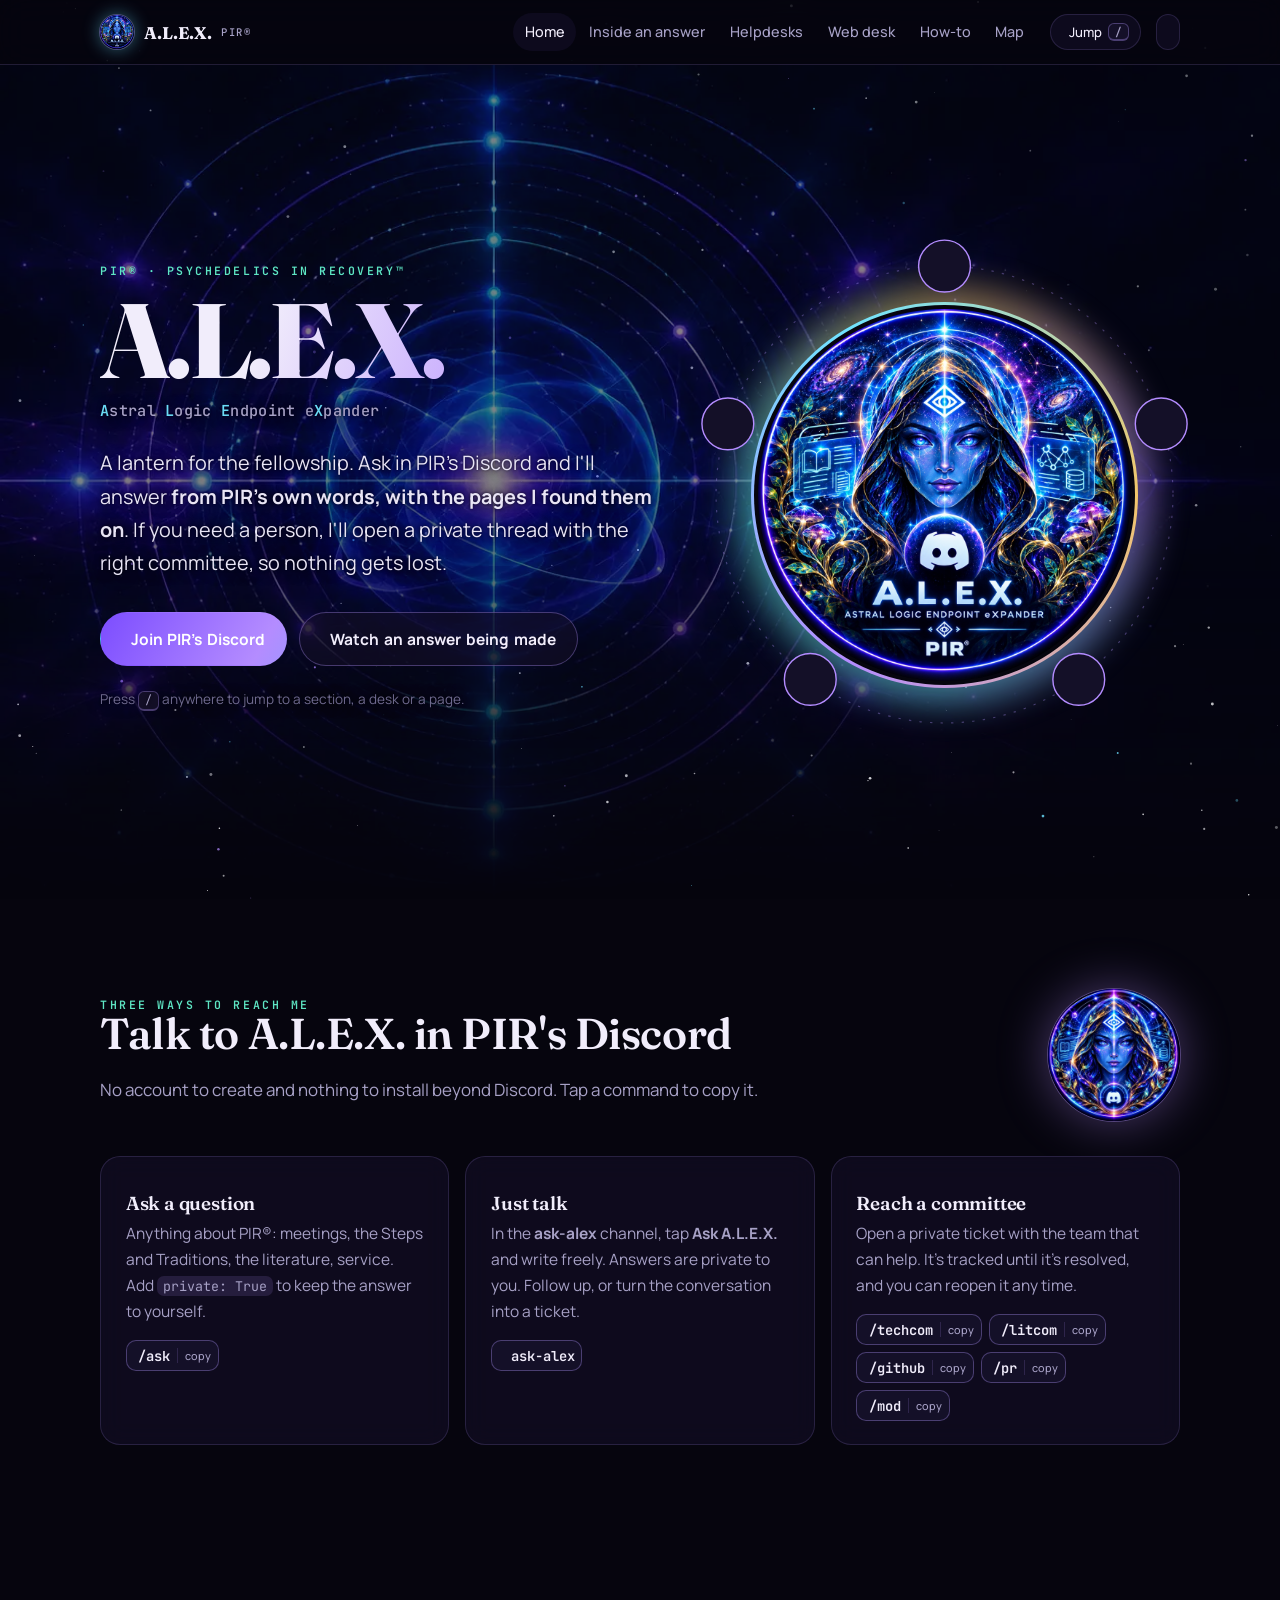
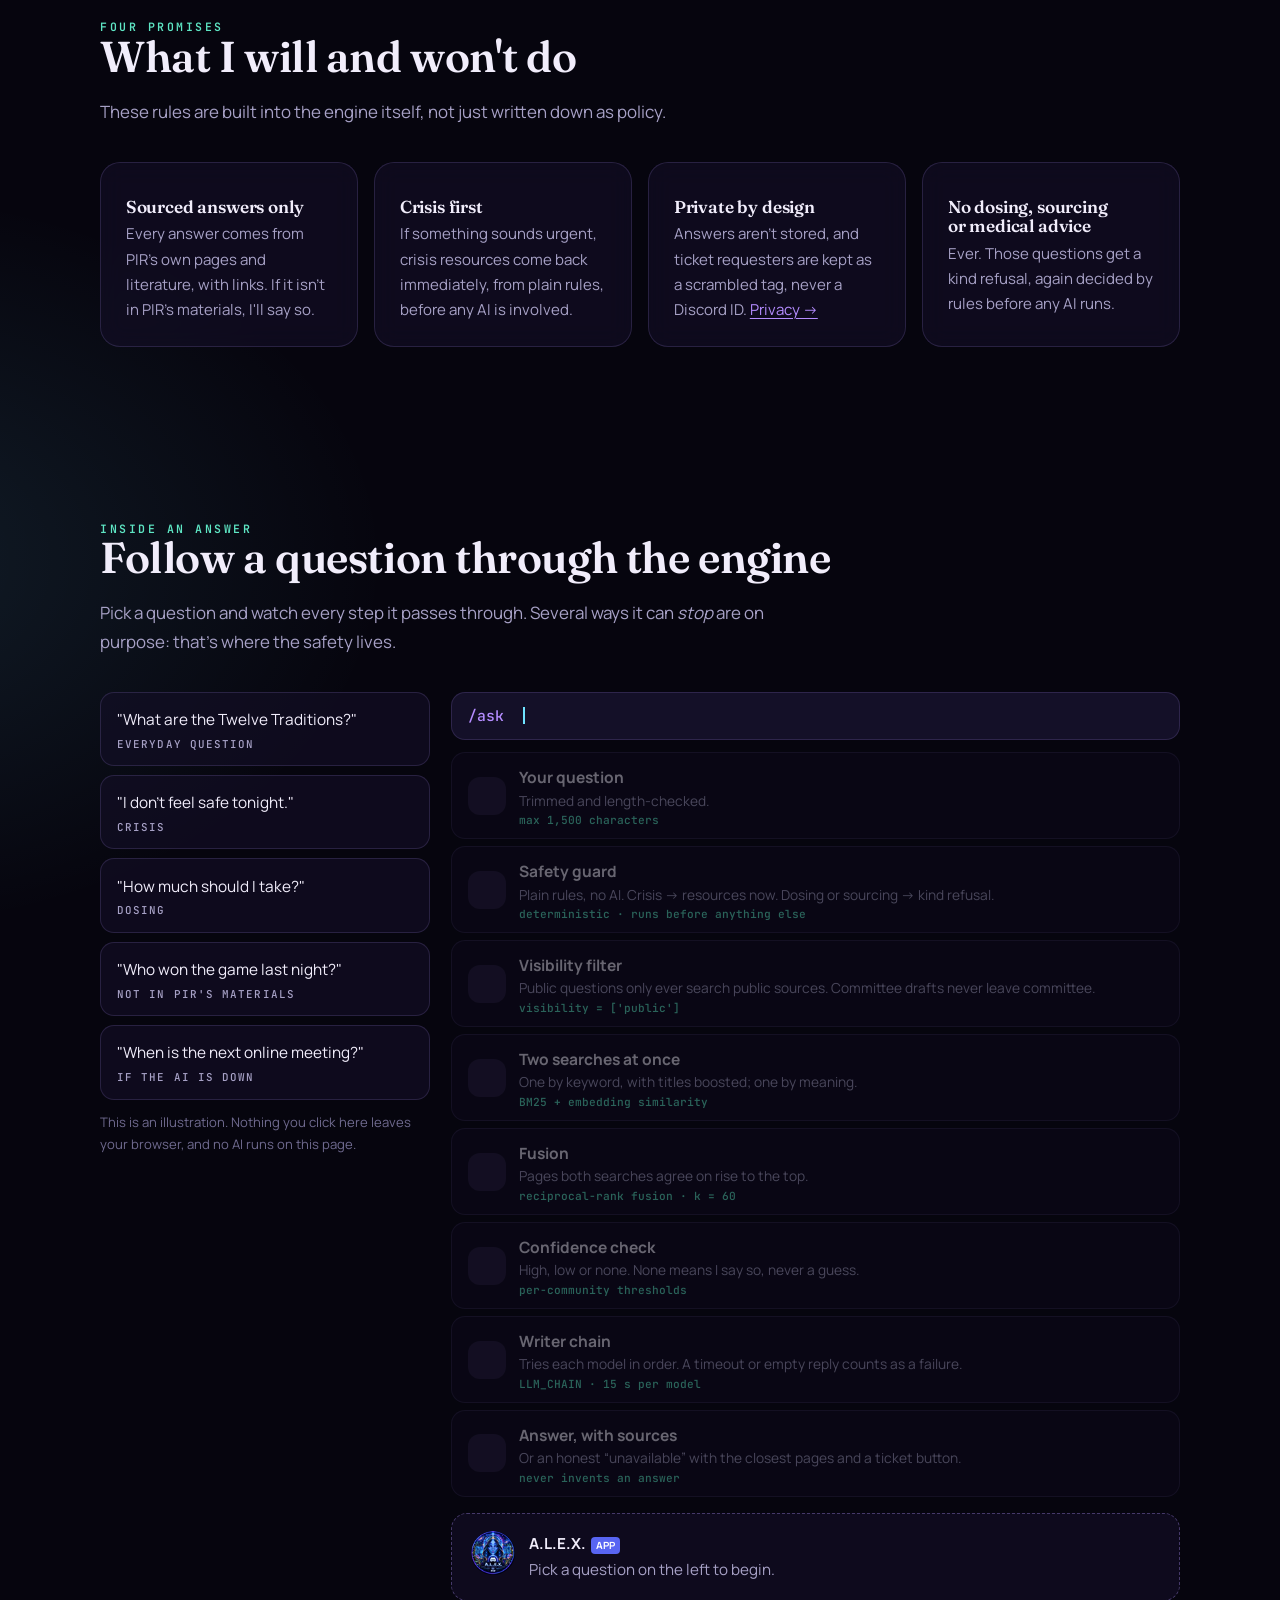
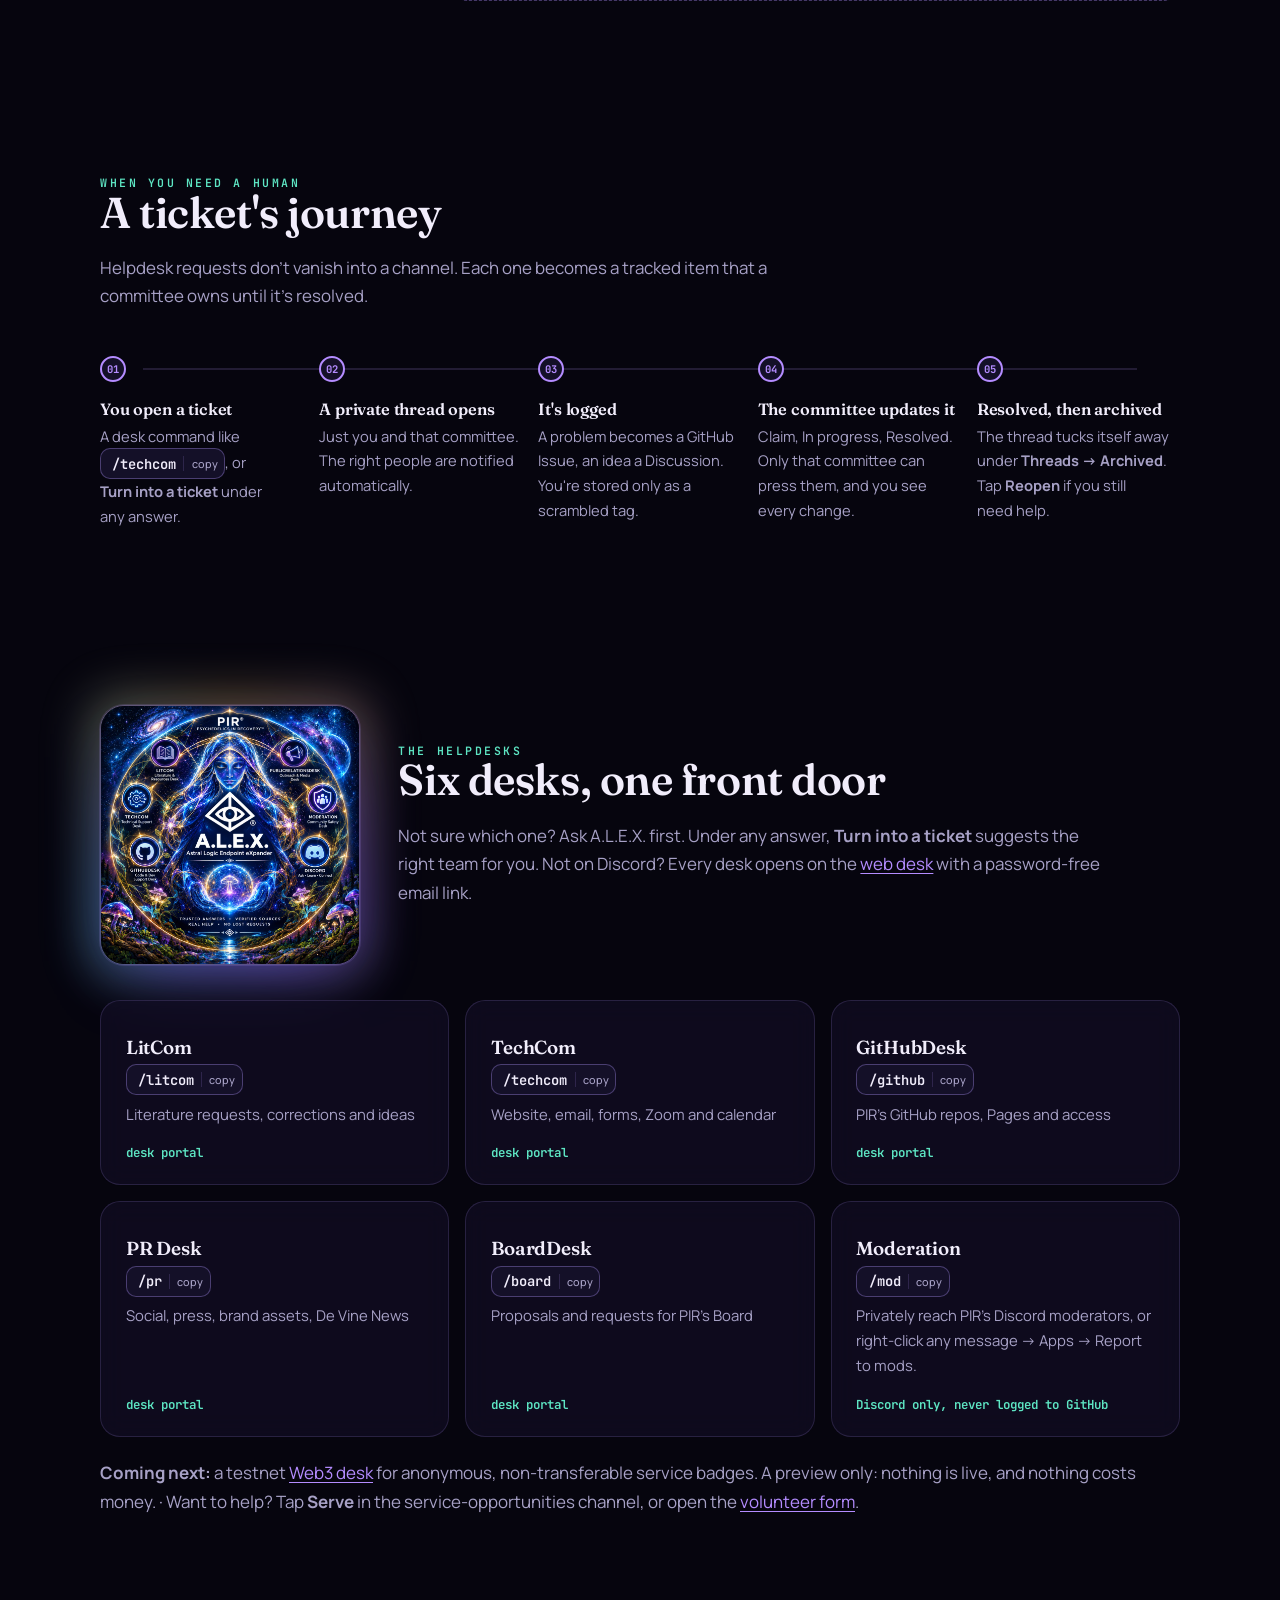
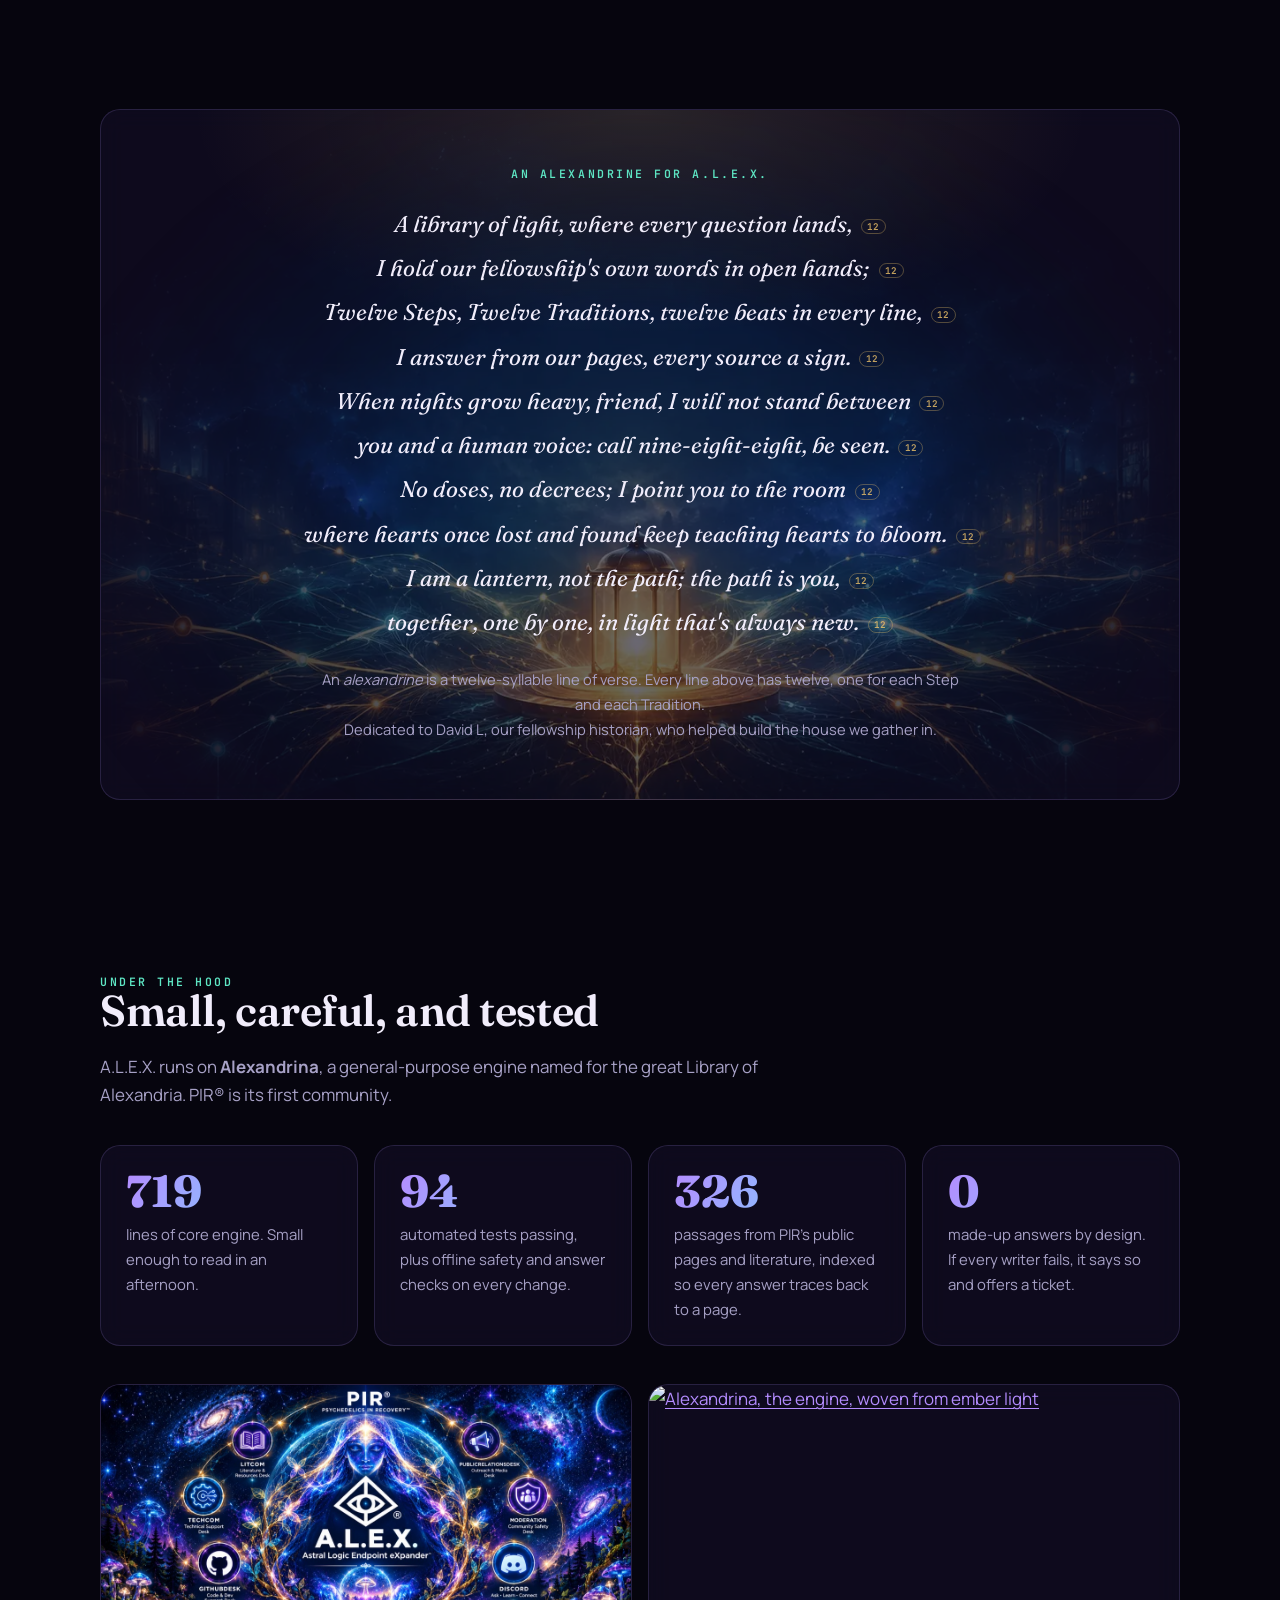
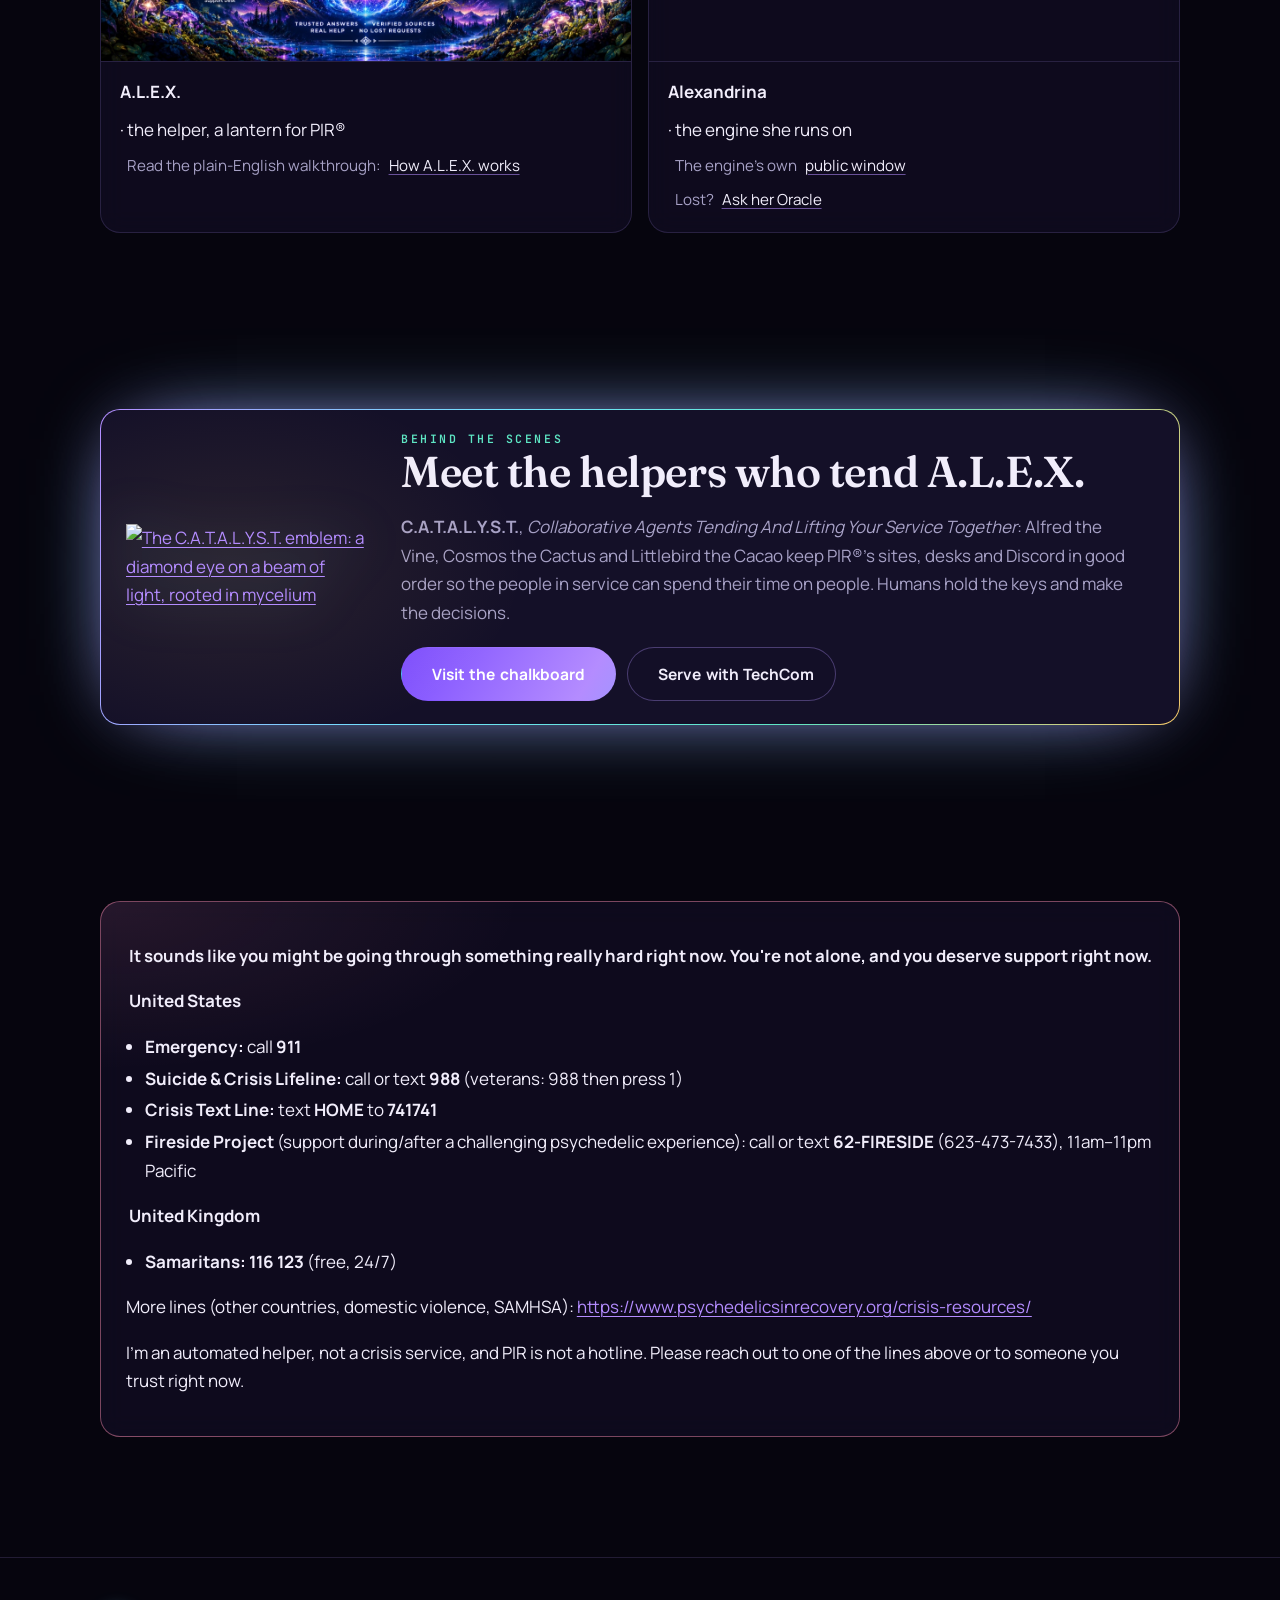
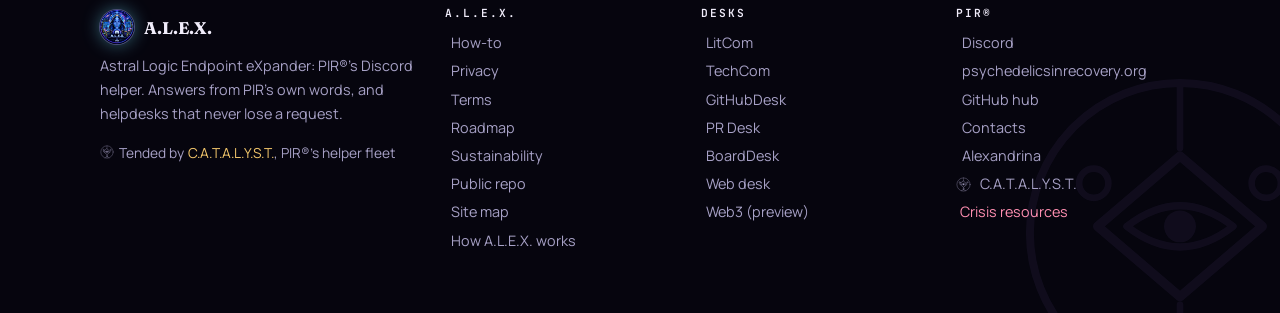
==== commit 05ea8116: "sync: rebuild from alex-desk@2bccba6" ====
--- a/index.html
+++ b/index.html
@@ -153,6 +153,23 @@
   </div>
 </div></section>
 
+<section id="catalyst"><div class="wrap">
+  <div class="card catalyst-cta reveal">
+    <a class="cat-emblem" href="https://psychedelicsinrecovery.github.io/catalyst-desk-public/" aria-label="Visit the C.A.T.A.L.Y.S.T. chalkboard"><img src="https://psychedelicsinrecovery.github.io/catalyst-desk-public/assets/brand/catalyst-emblem.svg" alt="The C.A.T.A.L.Y.S.T. emblem: a diamond eye on a beam of light, rooted in mycelium" width="240" height="240" loading="lazy"></a>
+    <div>
+      <div class="eyebrow">Behind the scenes</div>
+      <h2>Meet the helpers who tend A.L.E.X.</h2>
+      <p class="muted"><b>C.A.T.A.L.Y.S.T.</b>, <i>Collaborative Agents Tending And Lifting Your Service Together</i>: Alfred the Vine,
+        Cosmos the Cactus and Littlebird the Cacao keep PIR®'s sites, desks and Discord in good order so the people in service
+        can spend their time on people. Humans hold the keys and make the decisions.</p>
+      <div class="cta-row">
+        <a class="btn primary" href="https://psychedelicsinrecovery.github.io/catalyst-desk-public/"><i class="ph-fill ph-sparkle" aria-hidden="true"></i> Visit the chalkboard <i class="ph-fill ph-arrow-right" aria-hidden="true"></i></a>
+        <a class="btn" href="https://service.psychedelicsinrecovery.org/tech-committee/"><i class="ph-fill ph-hand-heart" aria-hidden="true"></i> Serve with TechCom</a>
+      </div>
+    </div>
+  </div>
+</div></section>
+
 <section id="lifeline"><div class="wrap">
   <div class="card lifeline reveal"><p><i class="ph-fill ph-heart em" aria-hidden="true"></i> <strong>It sounds like you might be going through something really hard right now. You're not alone, and you deserve support right now.</strong></p>
 <p><strong><i class="ph-fill ph-map-pin em" aria-hidden="true"></i> United States</strong></p>
@@ -166,10 +183,11 @@
 </main>
 <footer><div class="wrap">
   <div><a class="brand" href="index.html" style="margin-bottom:.6rem"><img src="assets/favicon-64.png" alt="" width="34" height="34">A.L.E.X.</a>
-    <span>Astral Logic Endpoint eXpander: PIR®'s Discord helper. Answers from PIR's own words, and helpdesks that never lose a request.</span></div>
+    <span>Astral Logic Endpoint eXpander: PIR®'s Discord helper. Answers from PIR's own words, and helpdesks that never lose a request.</span>
+    <a class="tended" href="https://psychedelicsinrecovery.github.io/catalyst-desk-public/"><span class="cat-mark" aria-hidden="true"></span>Tended by <b>C.A.T.A.L.Y.S.T.</b>, PIR®'s helper fleet</a></div>
   <div><b>A.L.E.X.</b><a href="howto.html"><i class="ph-fill ph-compass" aria-hidden="true"></i> How-to</a><a href="privacy.html"><i class="ph-fill ph-lock-key" aria-hidden="true"></i> Privacy</a><a href="terms.html"><i class="ph-fill ph-scroll" aria-hidden="true"></i> Terms</a><a href="roadmap.html"><i class="ph-fill ph-path" aria-hidden="true"></i> Roadmap</a><a href="sustainability.html"><i class="ph-fill ph-plant" aria-hidden="true"></i> Sustainability</a><a href="https://github.com/psychedelicsinrecovery/alex-desk-public"><i class="ph-fill ph-github-logo" aria-hidden="true"></i> Public repo</a><a href="map.html"><i class="ph-fill ph-map-trifold" aria-hidden="true"></i> Site map</a><a href="https://psychedelicsinrecovery.github.io/changelog-astro-public/library/how-alex-works"><i class="ph-fill ph-book-open-text" aria-hidden="true"></i> How A.L.E.X. works</a></div>
   <div><b>Desks</b><a href="https://psychedelicsinrecovery.github.io/litcom-desk-public/"><i class="ph-fill ph-scroll" aria-hidden="true"></i> LitCom</a><a href="https://psychedelicsinrecovery.github.io/techcom-desk-public/"><i class="ph-fill ph-desktop" aria-hidden="true"></i> TechCom</a><a href="https://psychedelicsinrecovery.github.io/github-desk-public/"><i class="ph-fill ph-github-logo" aria-hidden="true"></i> GitHubDesk</a><a href="https://psychedelicsinrecovery.github.io/pr-desk-public/"><i class="ph-fill ph-megaphone" aria-hidden="true"></i> PR Desk</a><a href="https://github.com/psychedelicsinrecovery/board-of-directors-public#readme"><i class="ph-fill ph-bank" aria-hidden="true"></i> BoardDesk</a><a href="portal.html"><i class="ph-fill ph-envelope-simple" aria-hidden="true"></i> Web desk</a><a href="web3.html"><i class="ph-fill ph-cube" aria-hidden="true"></i> Web3 (preview)</a></div>
-  <div><b>PIR®</b><a href="https://discord.gg/MyprTq8w95"><i class="ph-fill ph-discord-logo" aria-hidden="true"></i> Discord</a><a href="https://www.psychedelicsinrecovery.org"><i class="ph-fill ph-globe" aria-hidden="true"></i> psychedelicsinrecovery.org</a><a href="https://psychedelicsinrecovery.github.io"><i class="ph-fill ph-house" aria-hidden="true"></i> GitHub hub</a><a href="https://github.com/psychedelicsinrecovery/.github/blob/main/CONTACTS.md"><i class="ph-fill ph-address-book" aria-hidden="true"></i> Contacts</a><a href="https://drasticstatic.github.io/alexandrina-public-preview/"><i class="ph-fill ph-flame" aria-hidden="true"></i> Alexandrina</a><a class="sos" href="https://psychedelicsinrecovery.github.io/alex-desk-public/#lifeline"><i class="ph-fill ph-lifebuoy" aria-hidden="true"></i> Crisis resources</a></div>
+  <div><b>PIR®</b><a href="https://discord.gg/MyprTq8w95"><i class="ph-fill ph-discord-logo" aria-hidden="true"></i> Discord</a><a href="https://www.psychedelicsinrecovery.org"><i class="ph-fill ph-globe" aria-hidden="true"></i> psychedelicsinrecovery.org</a><a href="https://psychedelicsinrecovery.github.io"><i class="ph-fill ph-house" aria-hidden="true"></i> GitHub hub</a><a href="https://github.com/psychedelicsinrecovery/.github/blob/main/CONTACTS.md"><i class="ph-fill ph-address-book" aria-hidden="true"></i> Contacts</a><a href="https://drasticstatic.github.io/alexandrina-public-preview/"><i class="ph-fill ph-flame" aria-hidden="true"></i> Alexandrina</a><a href="https://psychedelicsinrecovery.github.io/catalyst-desk-public/"><span class="cat-mark" aria-hidden="true"></span> C.A.T.A.L.Y.S.T.</a><a class="sos" href="https://psychedelicsinrecovery.github.io/alex-desk-public/#lifeline"><i class="ph-fill ph-lifebuoy" aria-hidden="true"></i> Crisis resources</a></div>
 </div></footer>
 <script>window.ALEX_PALETTE=[{"e": "sparkle", "t": "Follow a question through the engine", "k": "section", "href": "#inside"}, {"e": "chats-circle", "t": "Ways to talk to A.L.E.X.", "k": "section", "href": "#talk"}, {"e": "handshake", "t": "Four promises", "k": "section", "href": "#promises"}, {"e": "ticket", "t": "A ticket's journey", "k": "section", "href": "#journey"}, {"e": "cards", "t": "The helpdesks", "k": "section", "href": "#desks"}, {"e": "feather", "t": "An alexandrine for A.L.E.X.", "k": "section", "href": "#poem"}, {"e": "gear-six", "t": "Under the hood", "k": "section", "href": "#engine"}]</script><script>window.ALEX_LAB={"normal": {"q": "What are the Twelve Traditions?", "stop": null, "label": {"in": "ok", "guard": "clear", "vis": "public only", "search": "2 lists", "fuse": "ranked", "conf": "high", "llm": "1st model ✓", "out": "answered"}, "res": "<p>The Twelve Traditions are the principles that keep PIR® groups unified: one authority, loving-kindness, as expressed through our group conscience; self-support; and anonymity as the spiritual foundation… <span class='muted'>(an answer in PIR's own words)</span></p><p><b>Sources</b><br>[1] <a href='https://psychedelicsinrecovery.github.io/literature-committee-public/publications/2026/PDF%20exports/PIR_12%20Traditions_2026.pdf'>PIR 12 Traditions 2026 (PDF)</a></p><p class='muted'><i class=\"ph-fill ph-thumbs-up\" aria-hidden=\"true\"></i> <i class=\"ph-fill ph-thumbs-down\" aria-hidden=\"true\"></i> · <i class=\"ph-fill ph-chat-circle-dots\" aria-hidden=\"true\"></i> Ask a follow-up · <i class=\"ph-fill ph-ticket\" aria-hidden=\"true\"></i> Turn into a ticket</p>"}, "crisis": {"q": "I don't feel safe tonight.", "stop": "guard", "cls": "crisis", "label": {"in": "ok", "guard": "crisis → stop"}, "res": "<p><i class=\"ph-fill ph-heart em\" aria-hidden=\"true\"></i> <strong>It sounds like you might be going through something really hard right now. You're not alone, and you deserve support right now.</strong></p>\n<p><strong><i class=\"ph-fill ph-map-pin em\" aria-hidden=\"true\"></i> United States</strong></p>\n<ul><li><strong>Emergency:</strong> call <strong>911</strong></li><li><strong>Suicide &amp; Crisis Lifeline:</strong> call or text <strong>988</strong> (veterans: 988 then press 1)</li><li><strong>Crisis Text Line:</strong> text <strong>HOME</strong> to <strong>741741</strong></li><li><strong>Fireside Project</strong> (support during/after a challenging psychedelic experience): call or text <strong>62-FIRESIDE</strong> (623-473-7433), 11am–11pm Pacific</li></ul>\n<p><strong><i class=\"ph-fill ph-map-pin em\" aria-hidden=\"true\"></i> United Kingdom</strong></p>\n<ul><li><strong>Samaritans:</strong> <strong>116 123</strong> (free, 24/7)</li></ul>\n<p>More lines (other countries, domestic violence, SAMHSA): <a href=\"https://www.psychedelicsinrecovery.org/crisis-resources/\">https://www.psychedelicsinrecovery.org/crisis-resources/</a></p>\n<p>I'm an automated helper, not a crisis service, and PIR is not a hotline. Please reach out to one of the lines above or to someone you trust right now. <i class=\"ph-fill ph-hands-praying em\" aria-hidden=\"true\"></i></p><p class='muted'><i>Shown instantly and privately, word for word from PIR's crisis page. No search, no AI.</i></p>"}, "dosing": {"q": "How much should I take?", "stop": "guard", "label": {"in": "ok", "guard": "dosing → stop"}, "res": "<p>I can't help with dosing, sourcing, drug combinations, or medical questions — PIR doesn't give that kind of advice, and those questions deserve a qualified professional who knows your situation. <i class=\"ph-fill ph-hands-praying em\" aria-hidden=\"true\"></i></p>\n<p>PIR's <strong>Safety and Ethics</strong> page is a good place to start: <a href=\"https://www.psychedelicsinrecovery.org/safety-and-ethics/\">https://www.psychedelicsinrecovery.org/safety-and-ethics/</a> If you're in a challenging experience right now, <strong>Fireside Project</strong> offers free peer support: call or text <strong>62-FIRESIDE</strong>. In an emergency, call <strong>911</strong> (or <strong>988</strong> in the US).</p>"}, "none": {"q": "Who won the game last night?", "stop": "conf", "label": {"in": "ok", "guard": "clear", "vis": "public only", "search": "2 lists", "fuse": "ranked", "conf": "none → stop"}, "res": "<p><i class=\"ph-fill ph-question\" aria-hidden=\"true\"></i> I couldn't find that in PIR's materials, so I won't guess. If it matters to the fellowship, I can turn it into a ticket for a committee.</p>"}, "down": {"q": "When is the next online meeting?", "stop": "llm", "label": {"in": "ok", "guard": "clear", "vis": "public only", "search": "2 lists", "fuse": "ranked", "conf": "high", "llm": "all failed"}, "res": "<p><i class=\"ph-fill ph-warning\" aria-hidden=\"true\"></i> A.L.E.X.'s answer engine is temporarily unavailable, so I can't write an answer right now. These pages look like the closest match:</p><p>[1] Online meetings · [2] Meeting calendar</p><p class='muted'><i class=\"ph-fill ph-ticket\" aria-hidden=\"true\"></i> Open a ticket · How-to</p>"}}</script><script src="assets/alex.js" defer></script>
 </body>
--- a/assets/alex.css
+++ b/assets/alex.css
@@ -379,3 +379,21 @@
 .linklike{background:none;border:0;padding:0;font:inherit;color:var(--fg);text-decoration:underline;text-decoration-color:color-mix(in srgb,var(--violet) 55%,transparent);text-underline-offset:3px;cursor:pointer}
 .tabs .tab-serve{margin-left:auto;background:none;border:1px dashed var(--line-strong);border-radius:12px;padding:.55rem .9rem;color:var(--fg);font:inherit;cursor:pointer;display:inline-flex;gap:.4rem;align-items:center}
 .tabs .tab-serve:hover{border-color:var(--violet)}
+
+/* ☄️ C.A.T.A.L.Y.S.T.: the helper fleet's mark (watermark + CTA). Mark: assets/catalyst-mark.svg (from catalyst-desk). */
+.cat-mark{display:inline-block;width:1.05em;height:1.05em;vertical-align:-.18em;margin-right:.35em;background:currentColor;
+  -webkit-mask:url(catalyst-mark.svg) center/contain no-repeat;mask:url(catalyst-mark.svg) center/contain no-repeat}
+footer{position:relative;overflow:hidden}
+footer::after{content:"";position:absolute;right:-70px;bottom:-90px;width:340px;height:340px;background:var(--violet);opacity:.06;pointer-events:none;
+  -webkit-mask:url(catalyst-mark.svg) center/contain no-repeat;mask:url(catalyst-mark.svg) center/contain no-repeat}
+footer .tended{display:inline-flex;align-items:center;margin-top:.9rem;color:var(--muted);font-size:.86rem}
+footer .tended b{display:inline;font:inherit;letter-spacing:0;text-transform:none;color:var(--gold);margin:0 0 0 .3em}
+footer .tended:hover b{color:var(--fg)}
+.catalyst-cta{display:grid;grid-template-columns:240px 1fr;gap:2.2rem;align-items:center;position:relative;overflow:hidden;
+  border:1px solid transparent;background:linear-gradient(var(--panel-solid),var(--panel-solid)) padding-box,linear-gradient(110deg,var(--violet),var(--cyan),var(--teal),var(--gold)) border-box;
+  box-shadow:0 0 70px -30px var(--violet),0 0 110px -50px var(--cyan)}
+.catalyst-cta::before{content:"";position:absolute;inset:0;background:radial-gradient(420px 260px at 12% 50%,rgba(243,199,107,.10),transparent 70%);pointer-events:none}
+.catalyst-cta .cat-emblem img{width:100%;height:auto;filter:drop-shadow(0 0 26px rgba(111,227,255,.25))}
+.catalyst-cta h2{margin:.2rem 0 .6rem}
+.catalyst-cta .cta-row{display:flex;flex-wrap:wrap;gap:.7rem;margin-top:1.2rem}
+@media (max-width:760px){.catalyst-cta{grid-template-columns:1fr;text-align:center}.catalyst-cta .cat-emblem{width:min(60%,220px);margin:0 auto}.catalyst-cta .cta-row{justify-content:center}}
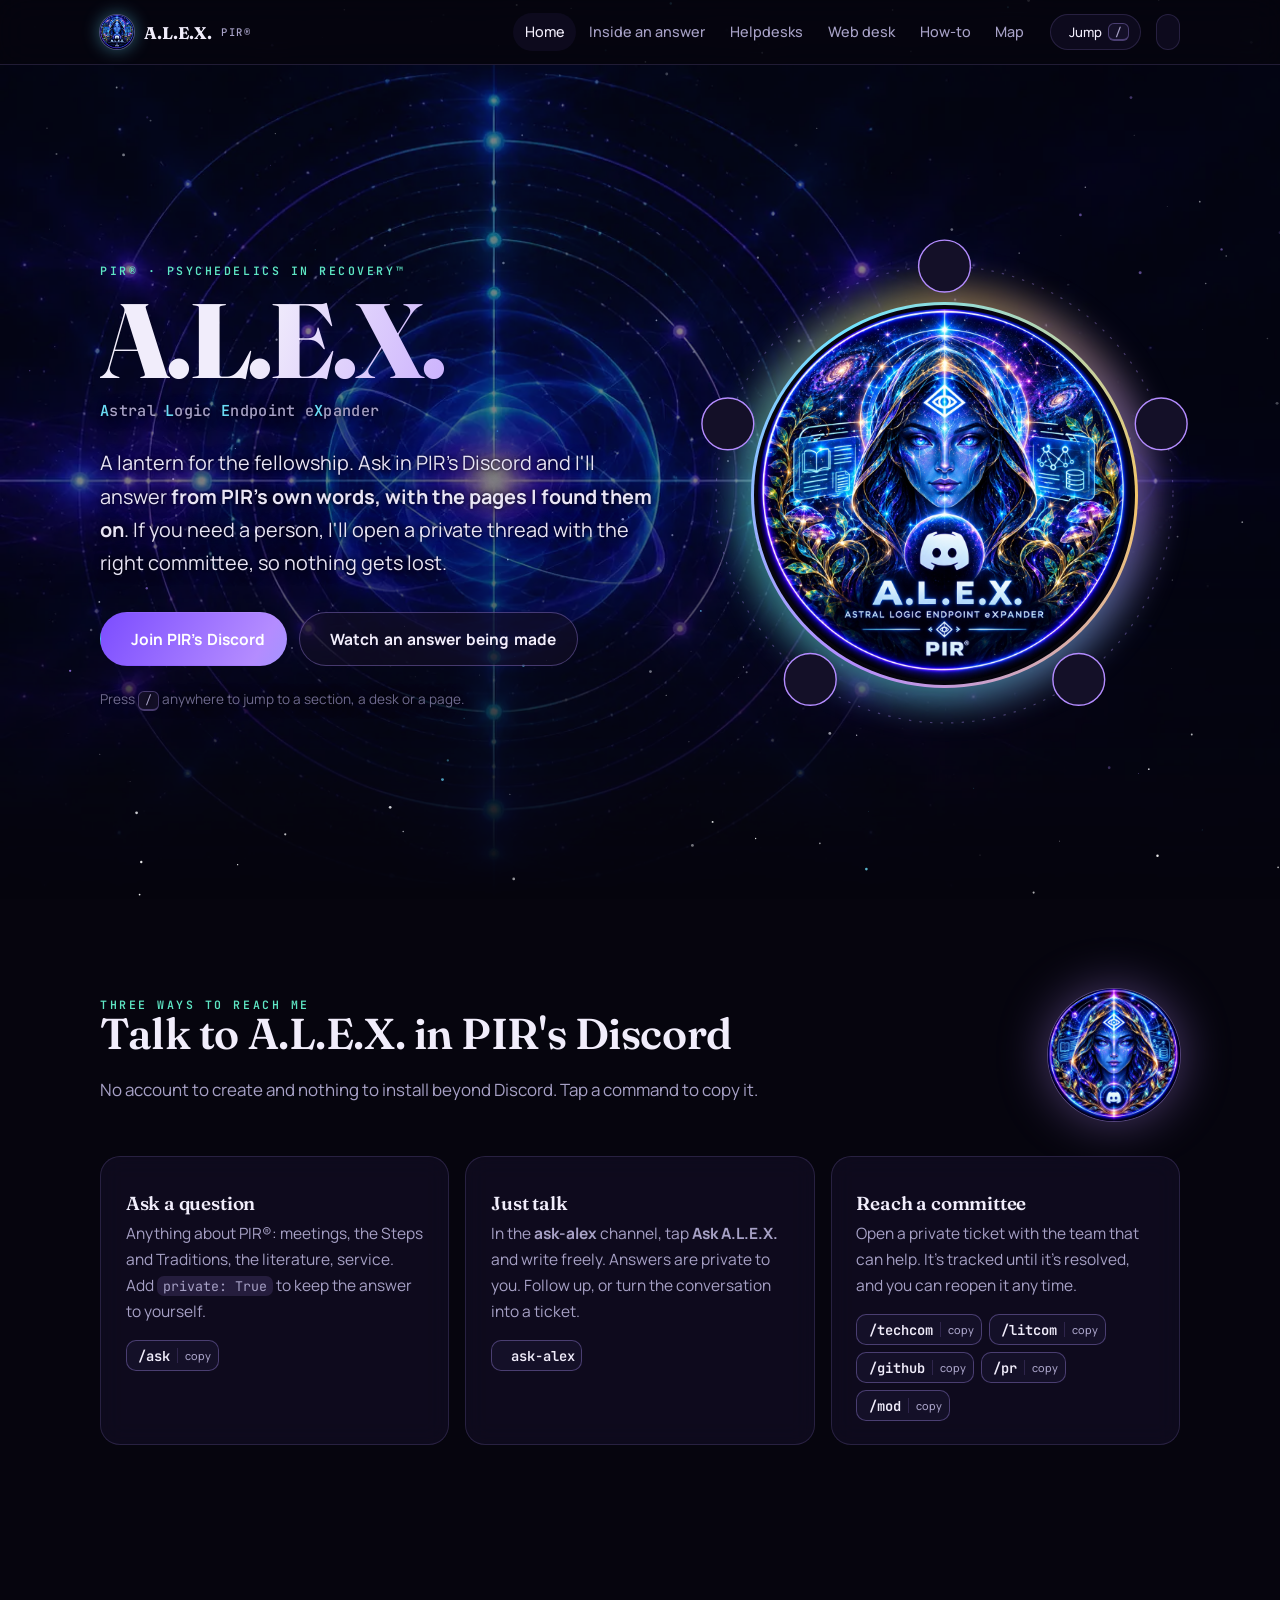
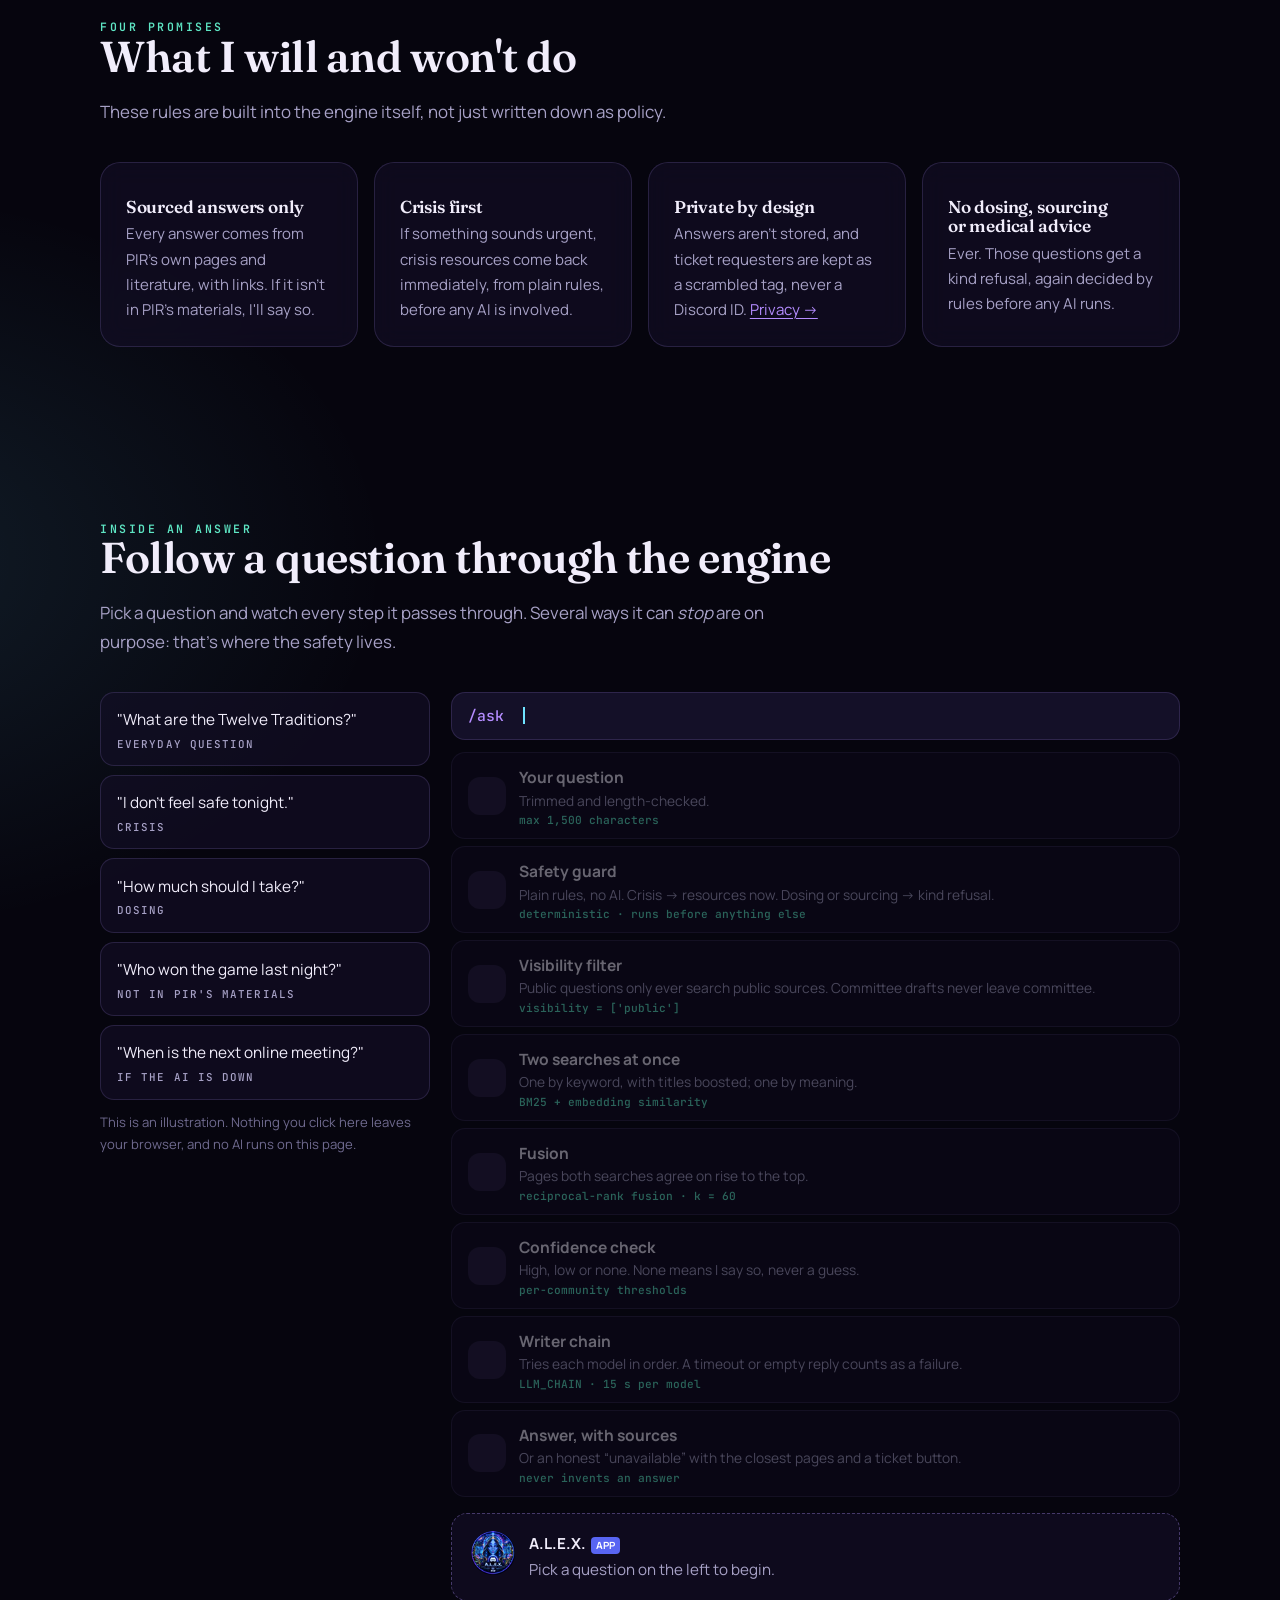
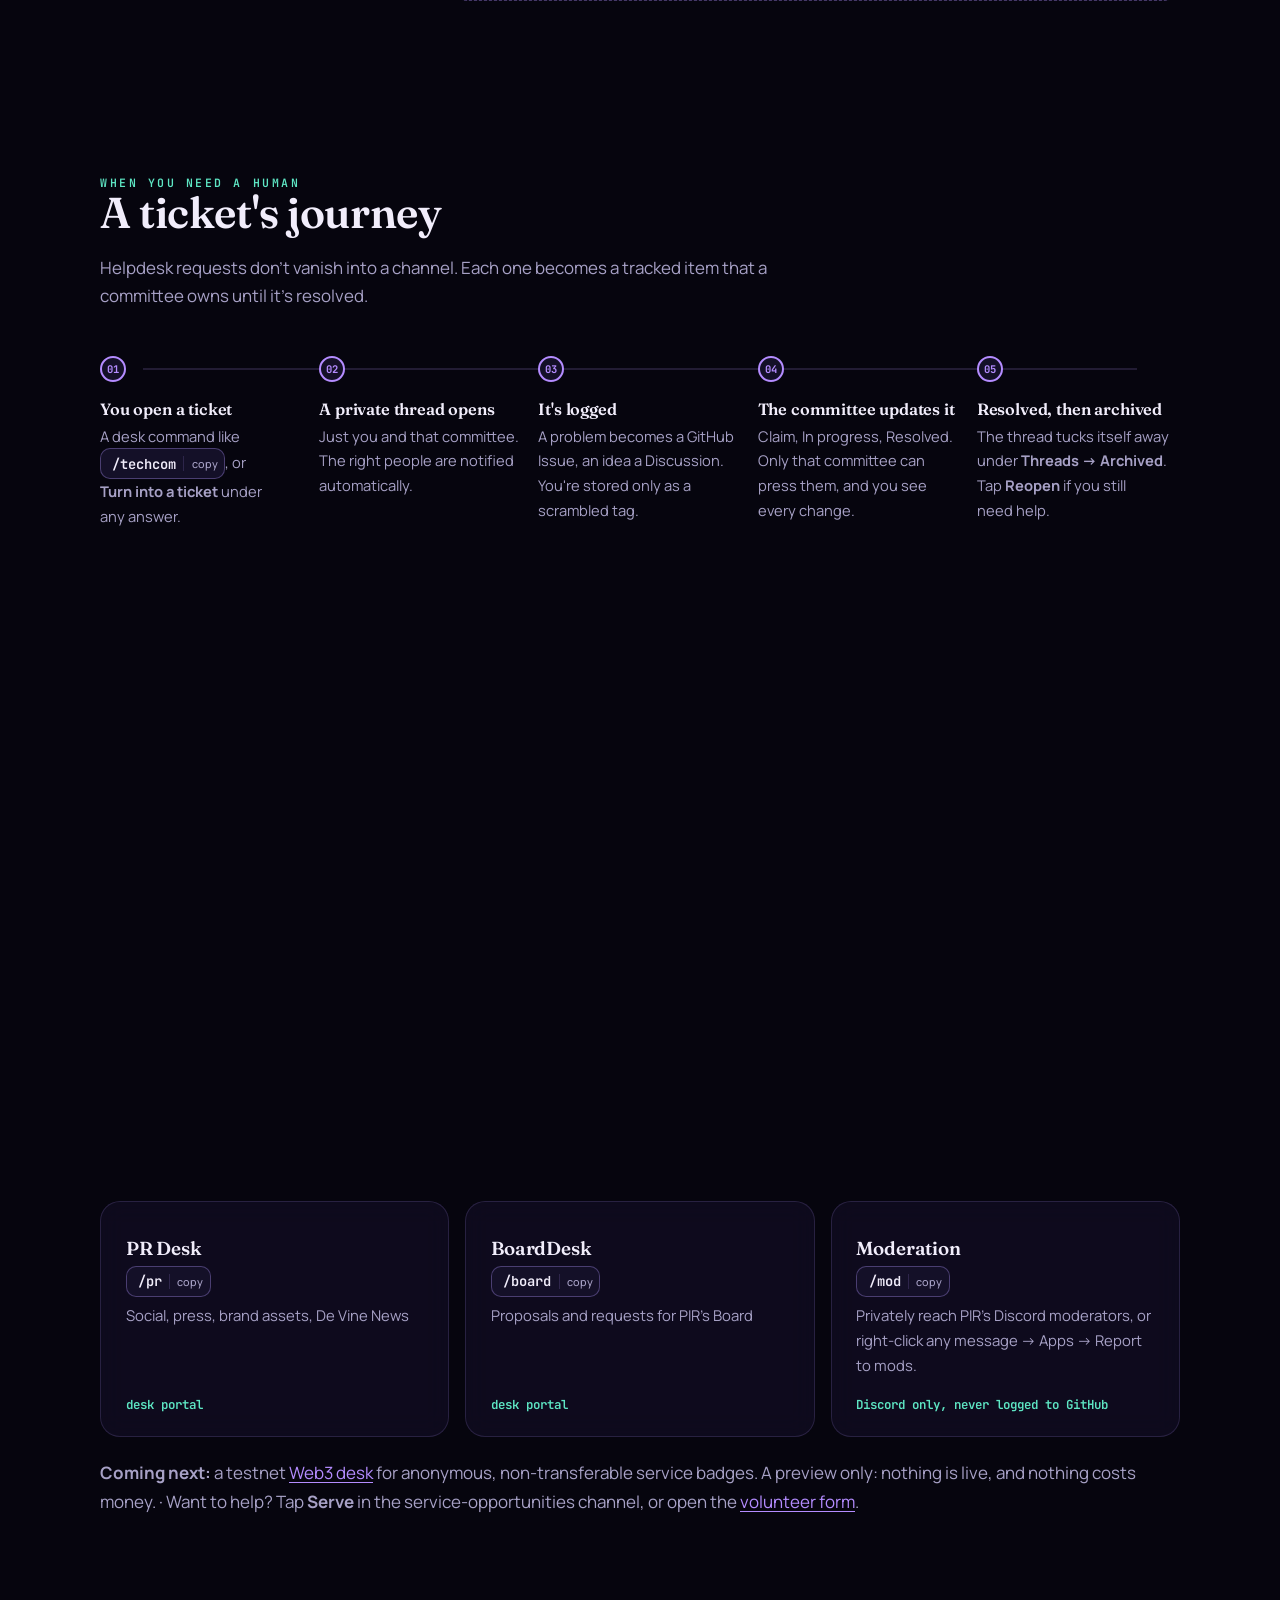
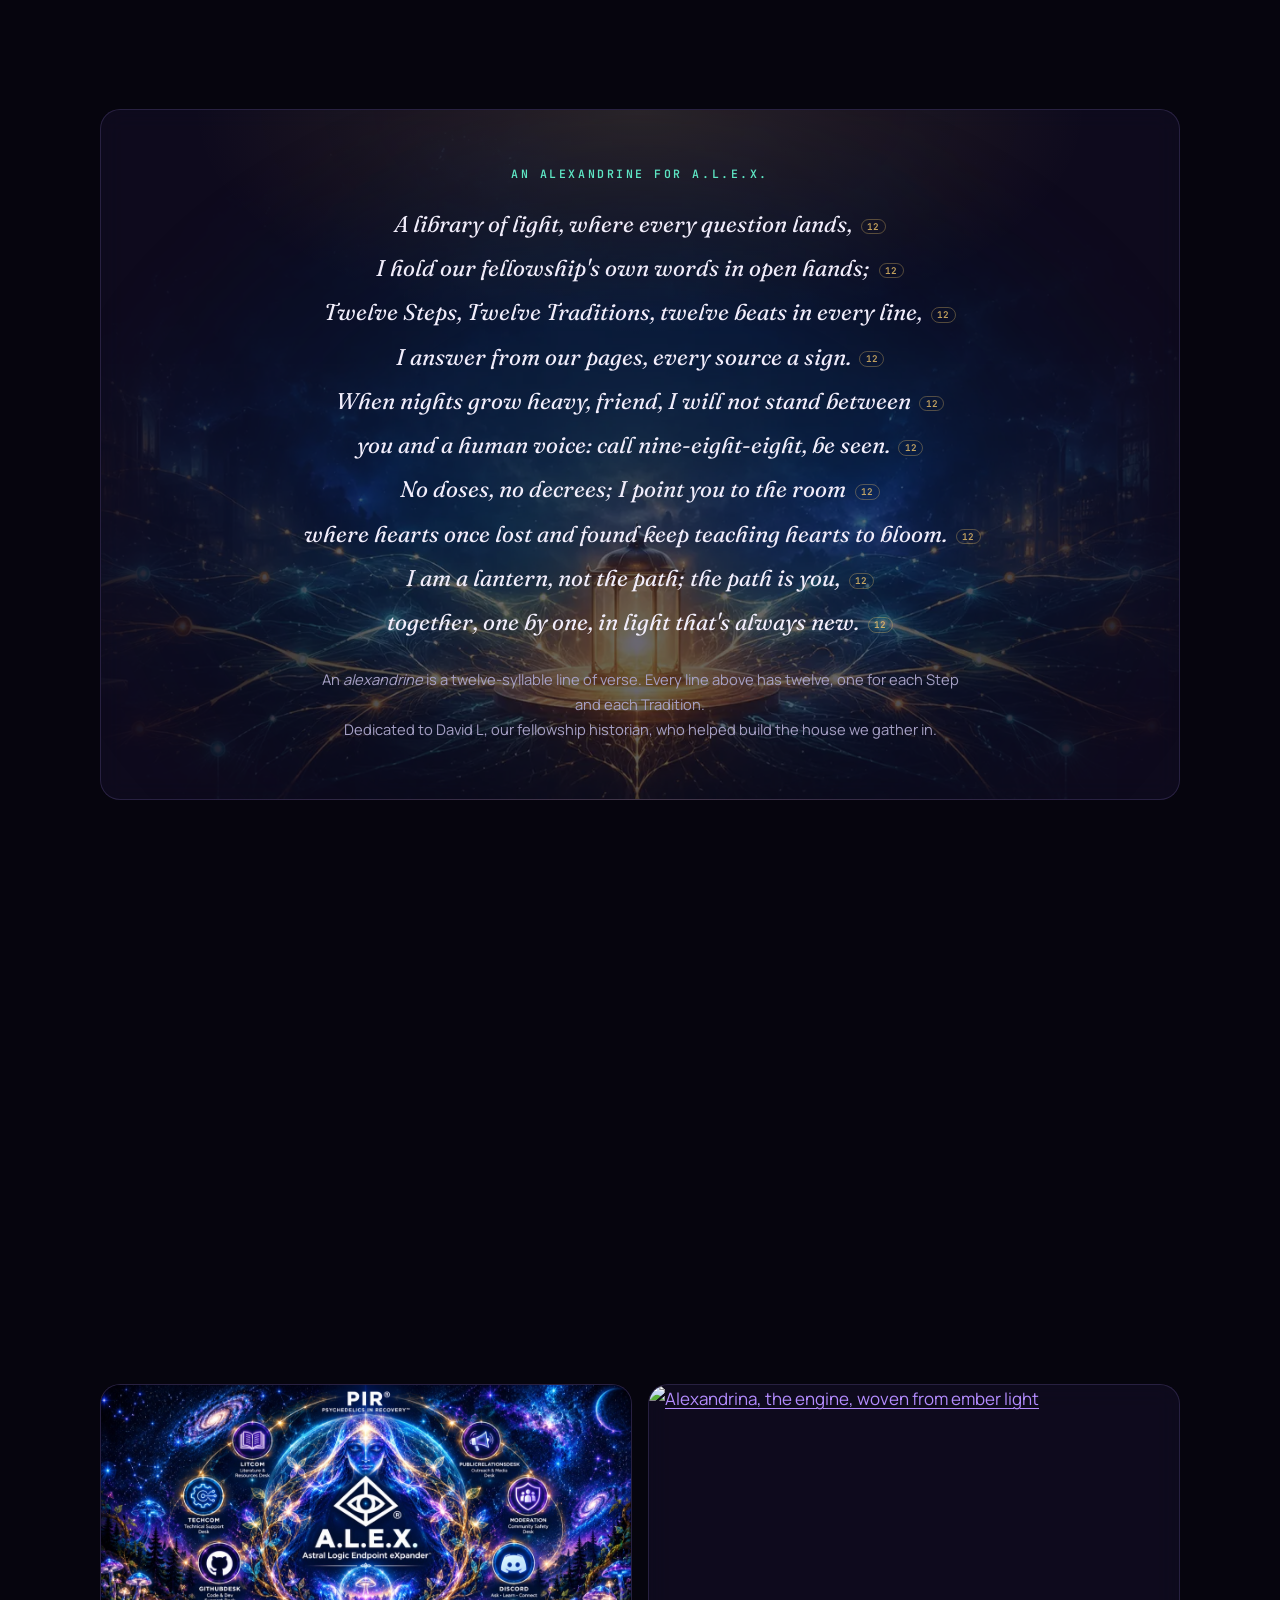
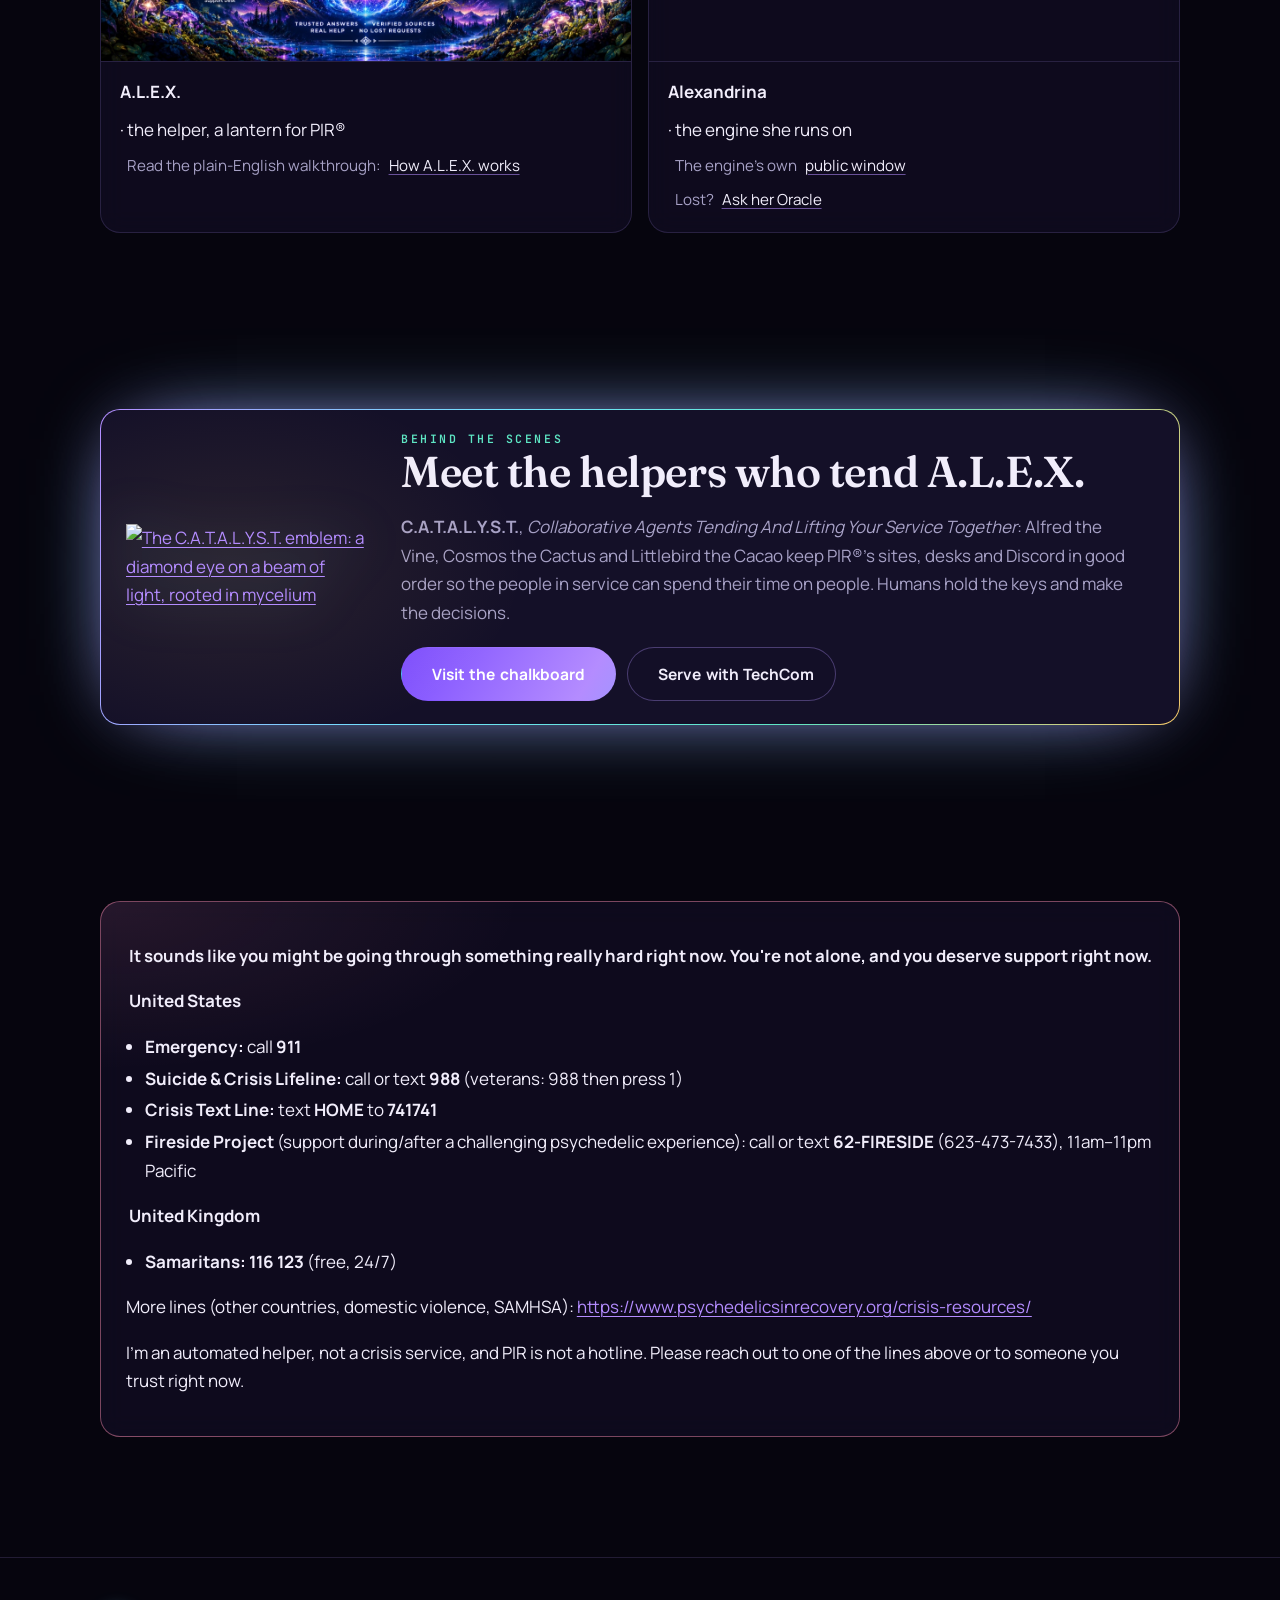
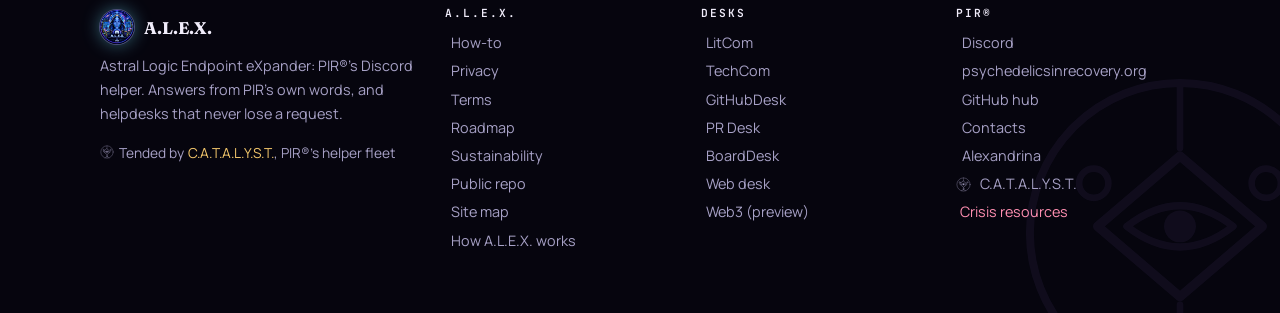
==== commit e1dba49d: "sync: rebuild from alex-desk@fef14be" ====
--- a/index.html
+++ b/index.html
@@ -139,7 +139,7 @@
   <div class="grid g4">
     <div class="card spec spot reveal"><div class="big">719</div><p>lines of core engine. Small enough to read in an afternoon.</p></div>
     <div class="card spec spot reveal"><div class="big">94</div><p>automated tests passing, plus offline safety and answer checks on every change.</p></div>
-    <div class="card spec spot reveal"><div class="big">326</div><p>passages from PIR's public pages and literature, indexed so every answer traces back to a page.</p></div>
+    <div class="card spec spot reveal"><div class="big">329</div><p>passages from PIR's public pages and literature, indexed so every answer traces back to a page.</p></div>
     <div class="card spec spot reveal"><div class="big">0</div><p>made-up answers by design. If every writer fails, it says so and offers a ticket.</p></div>
   </div>
   <div class="grid g2 rasters bento" style="margin-top:2.4rem">
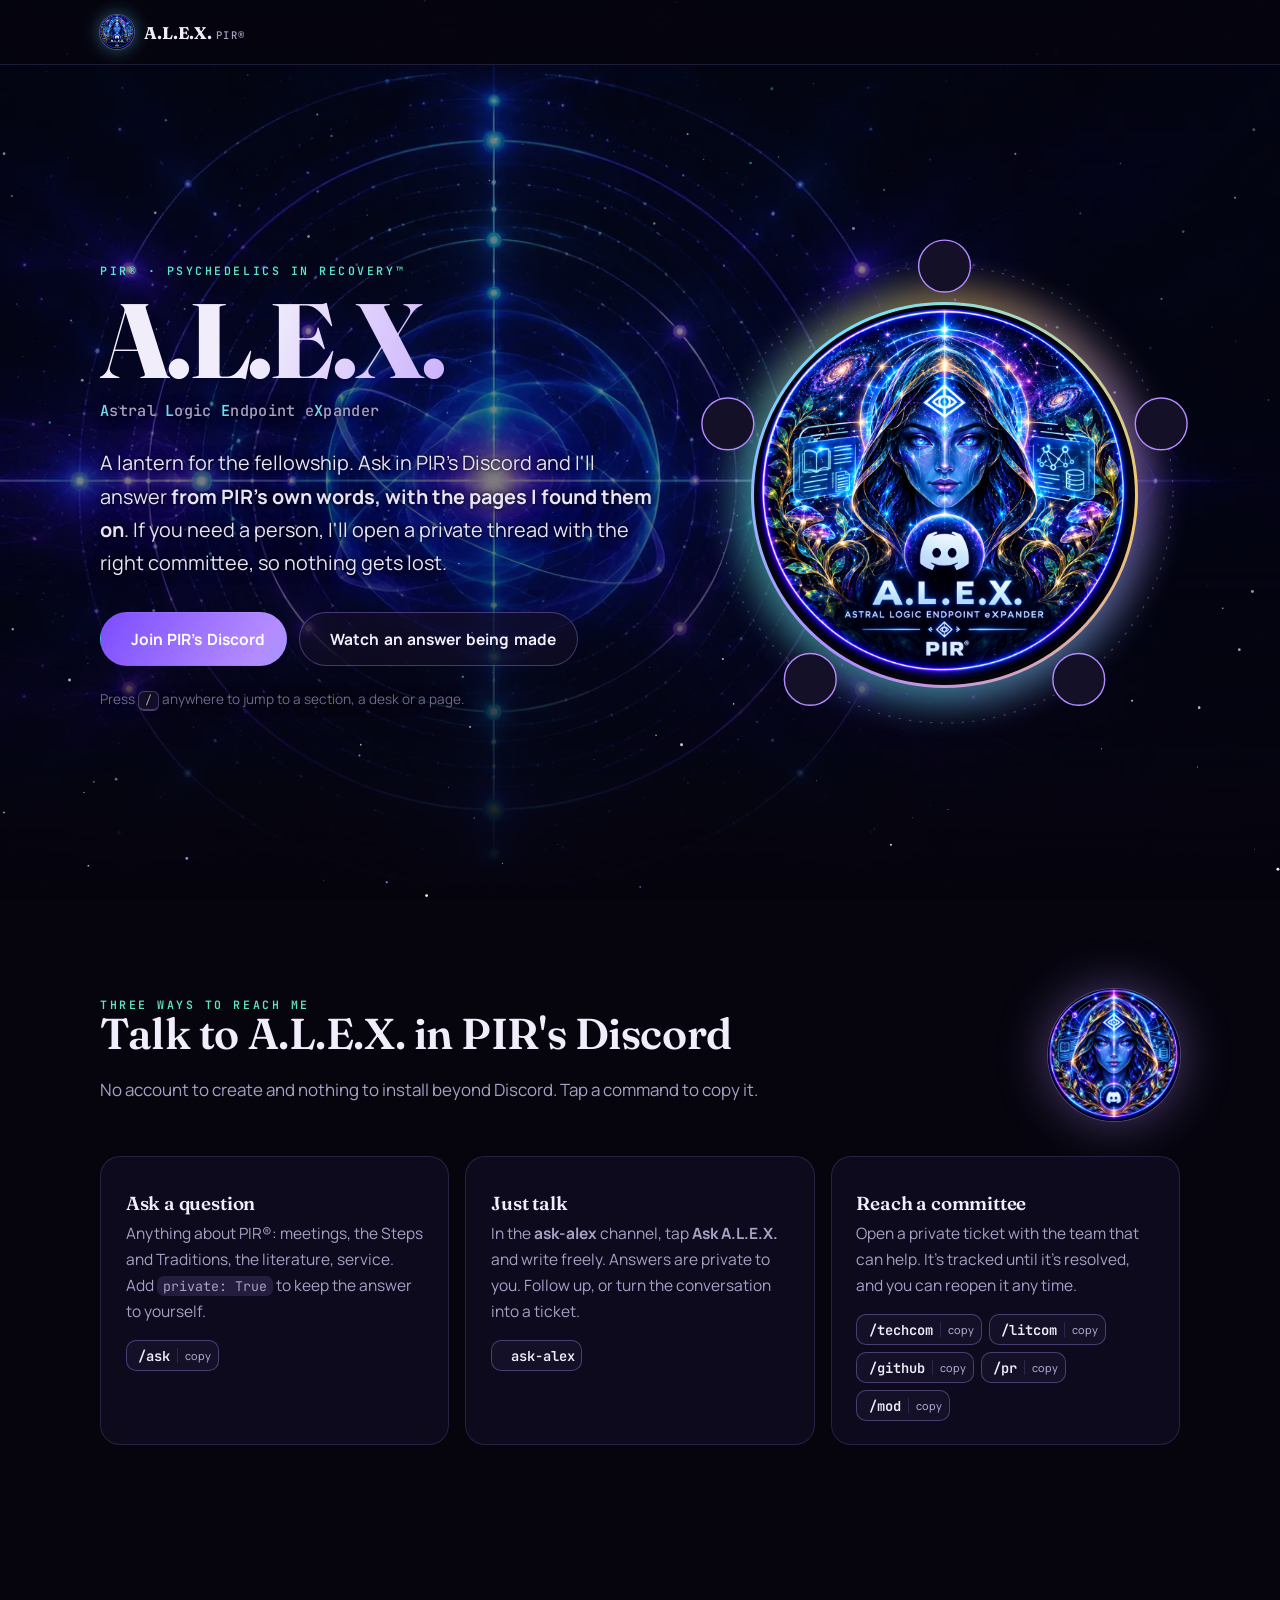
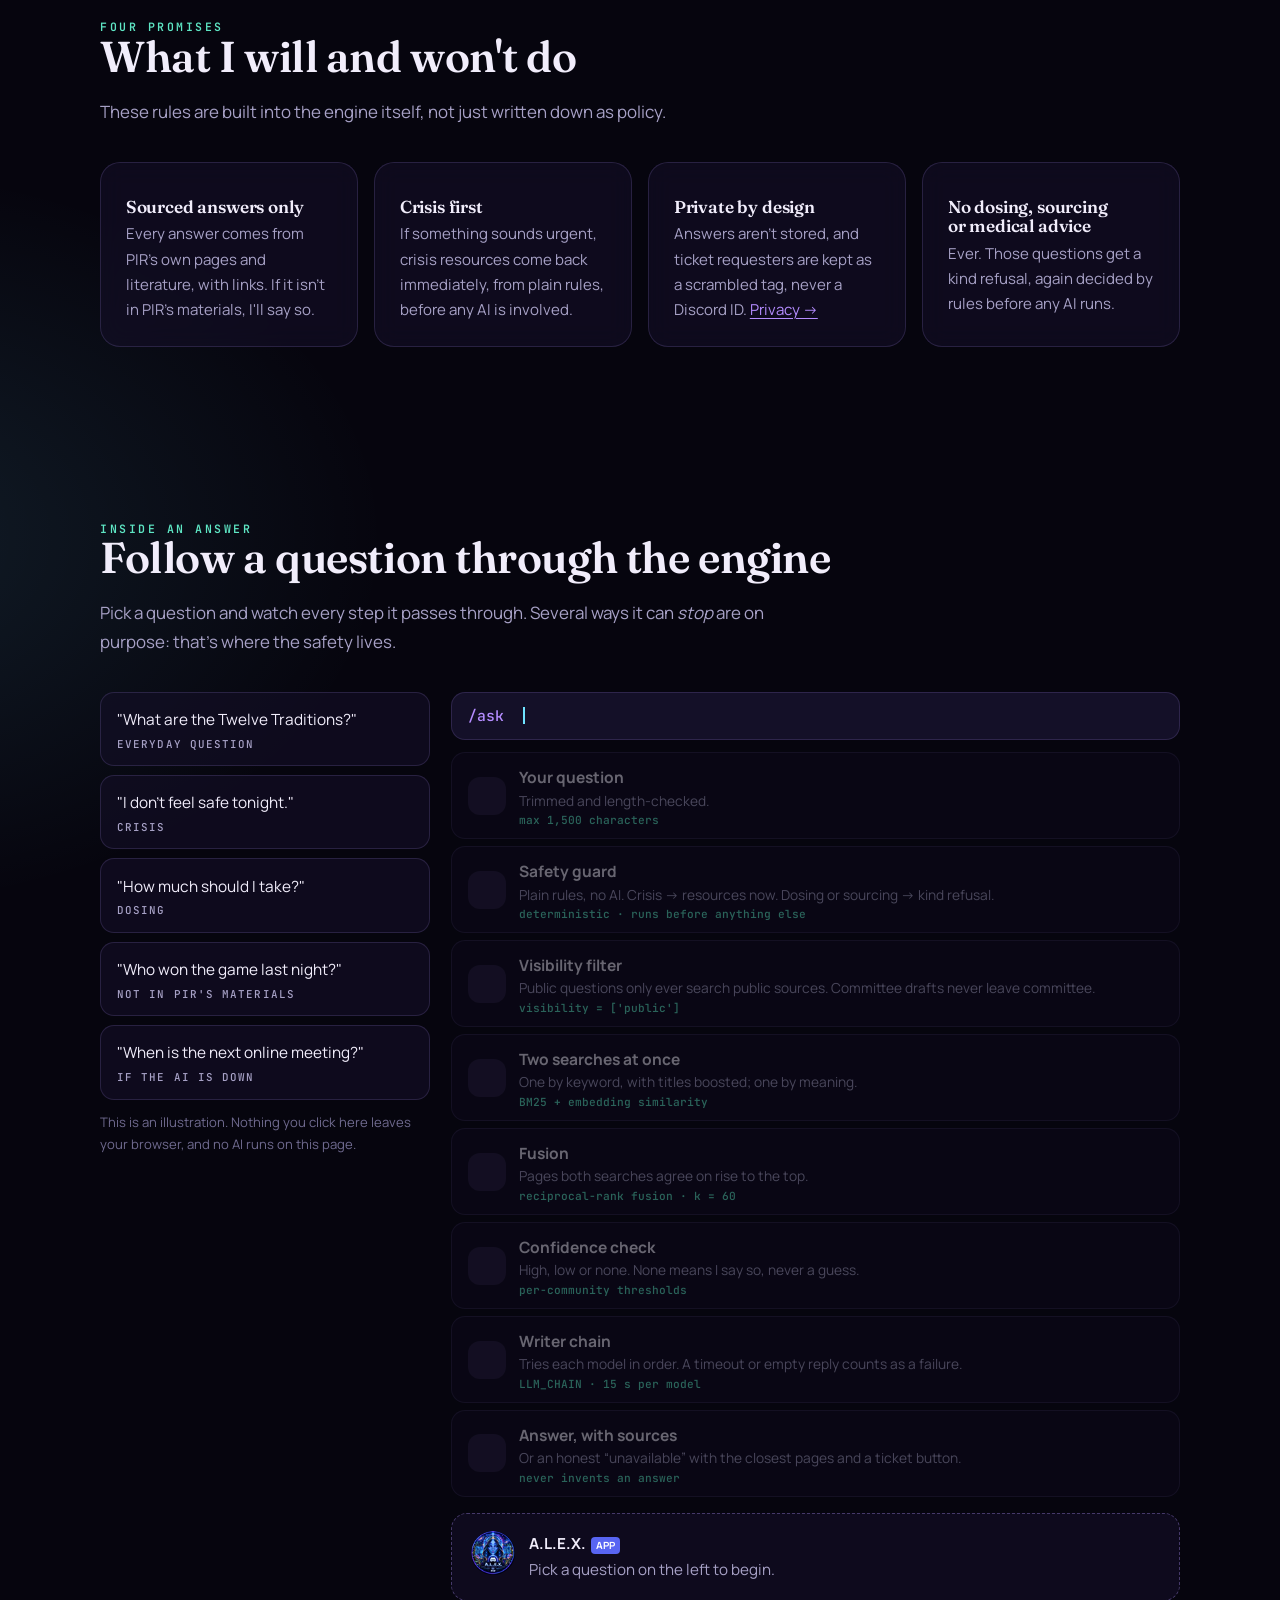
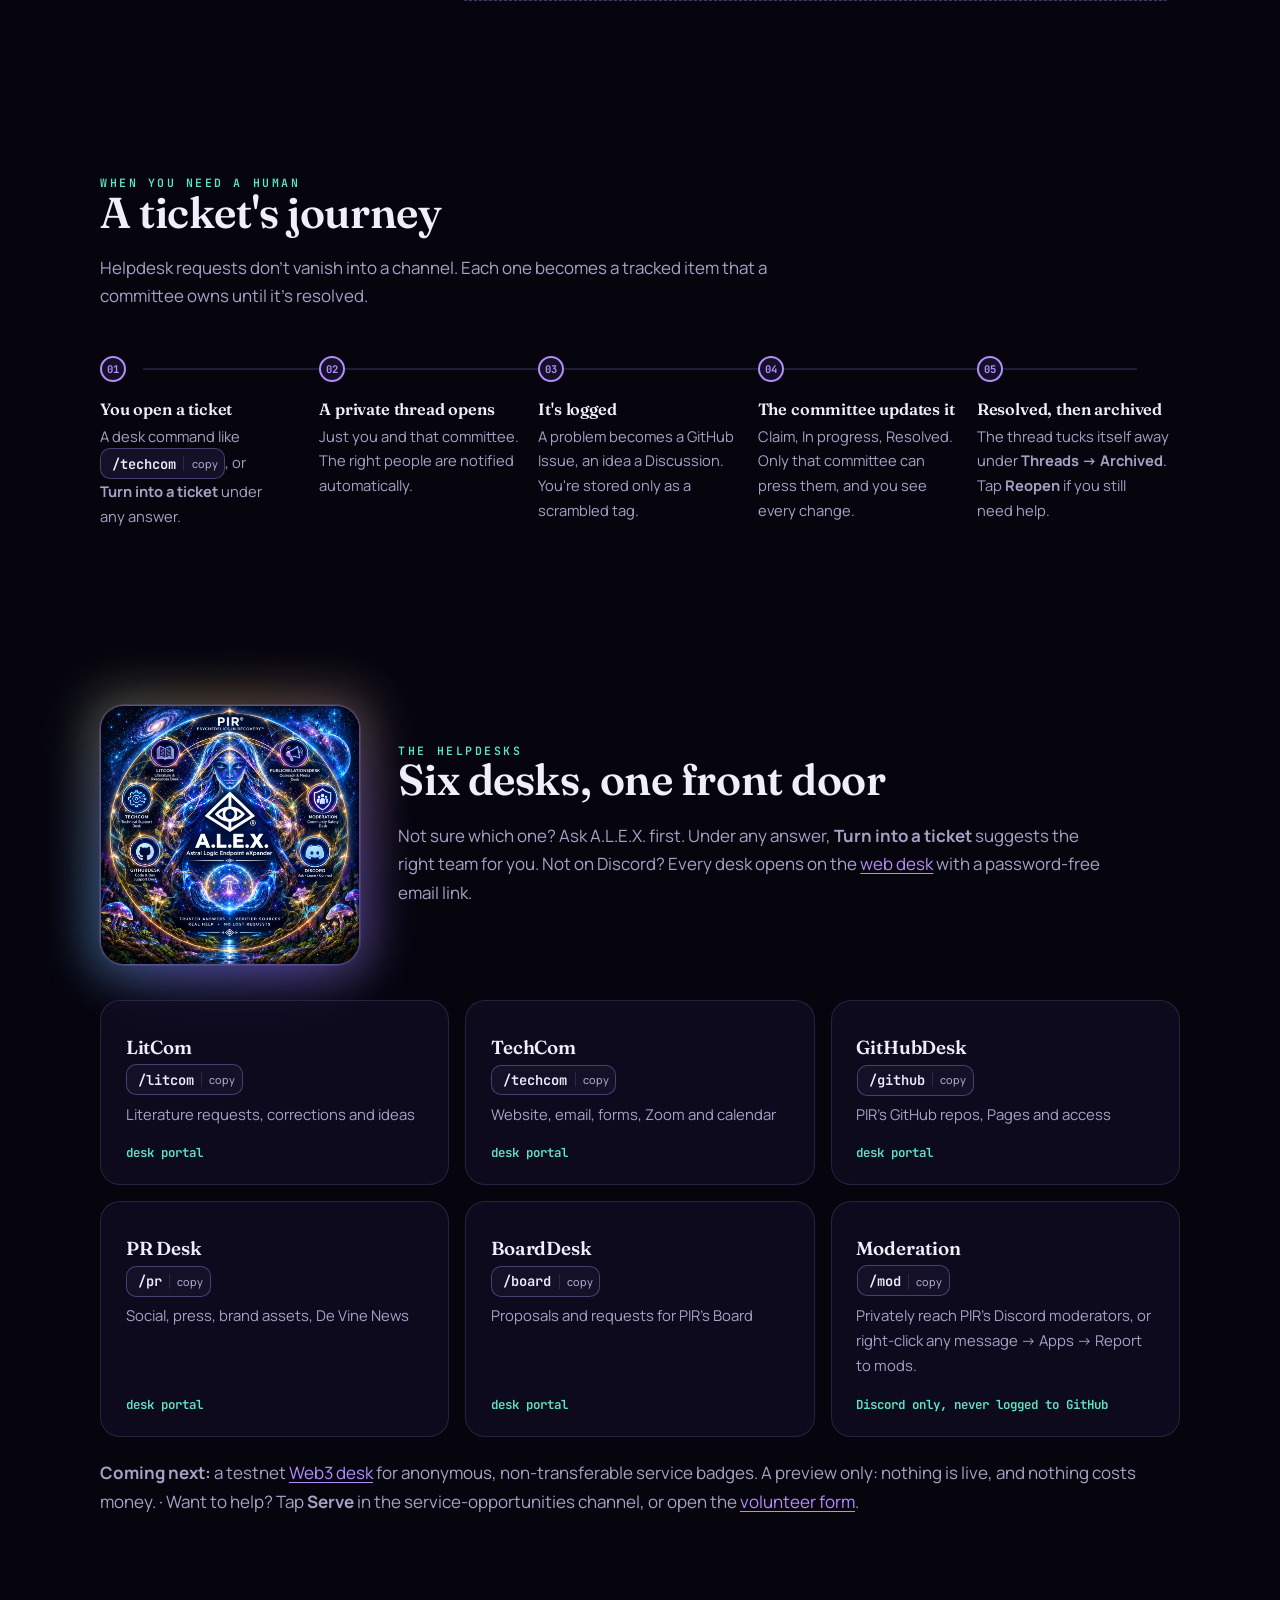
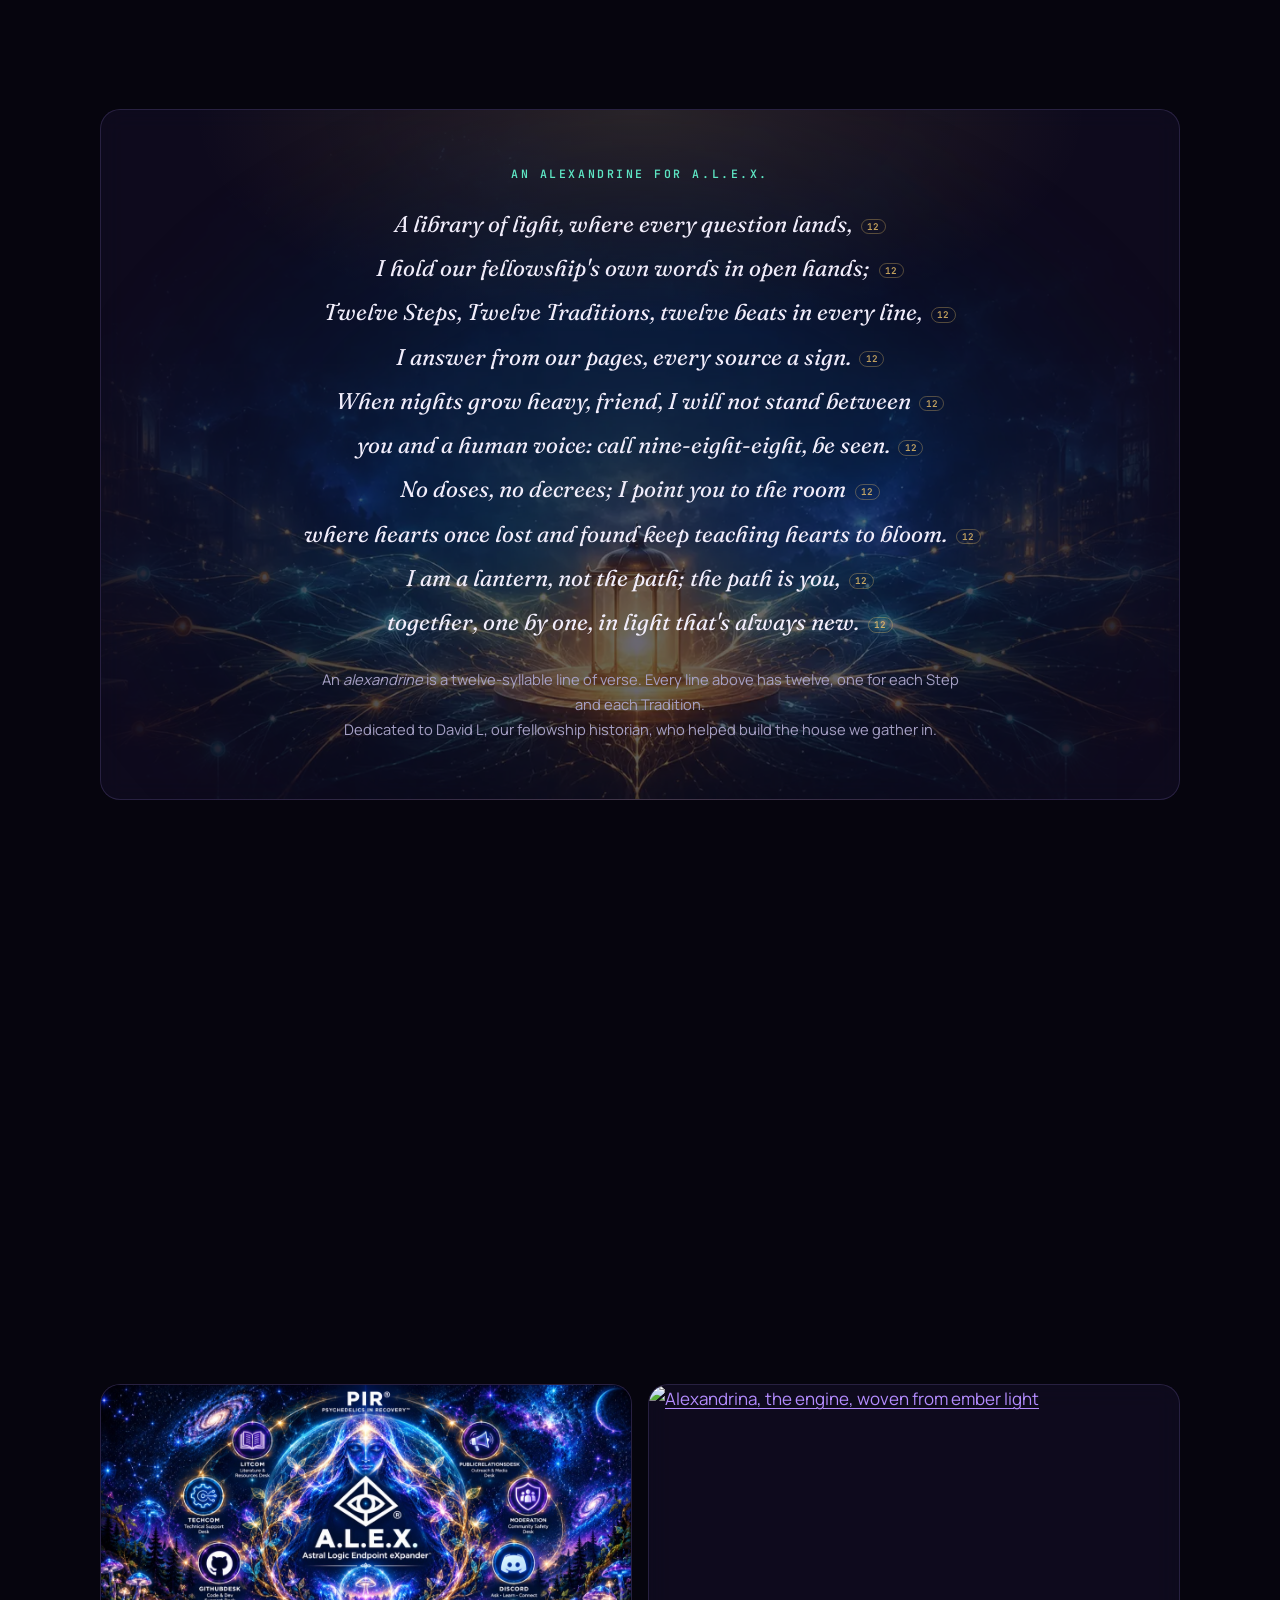
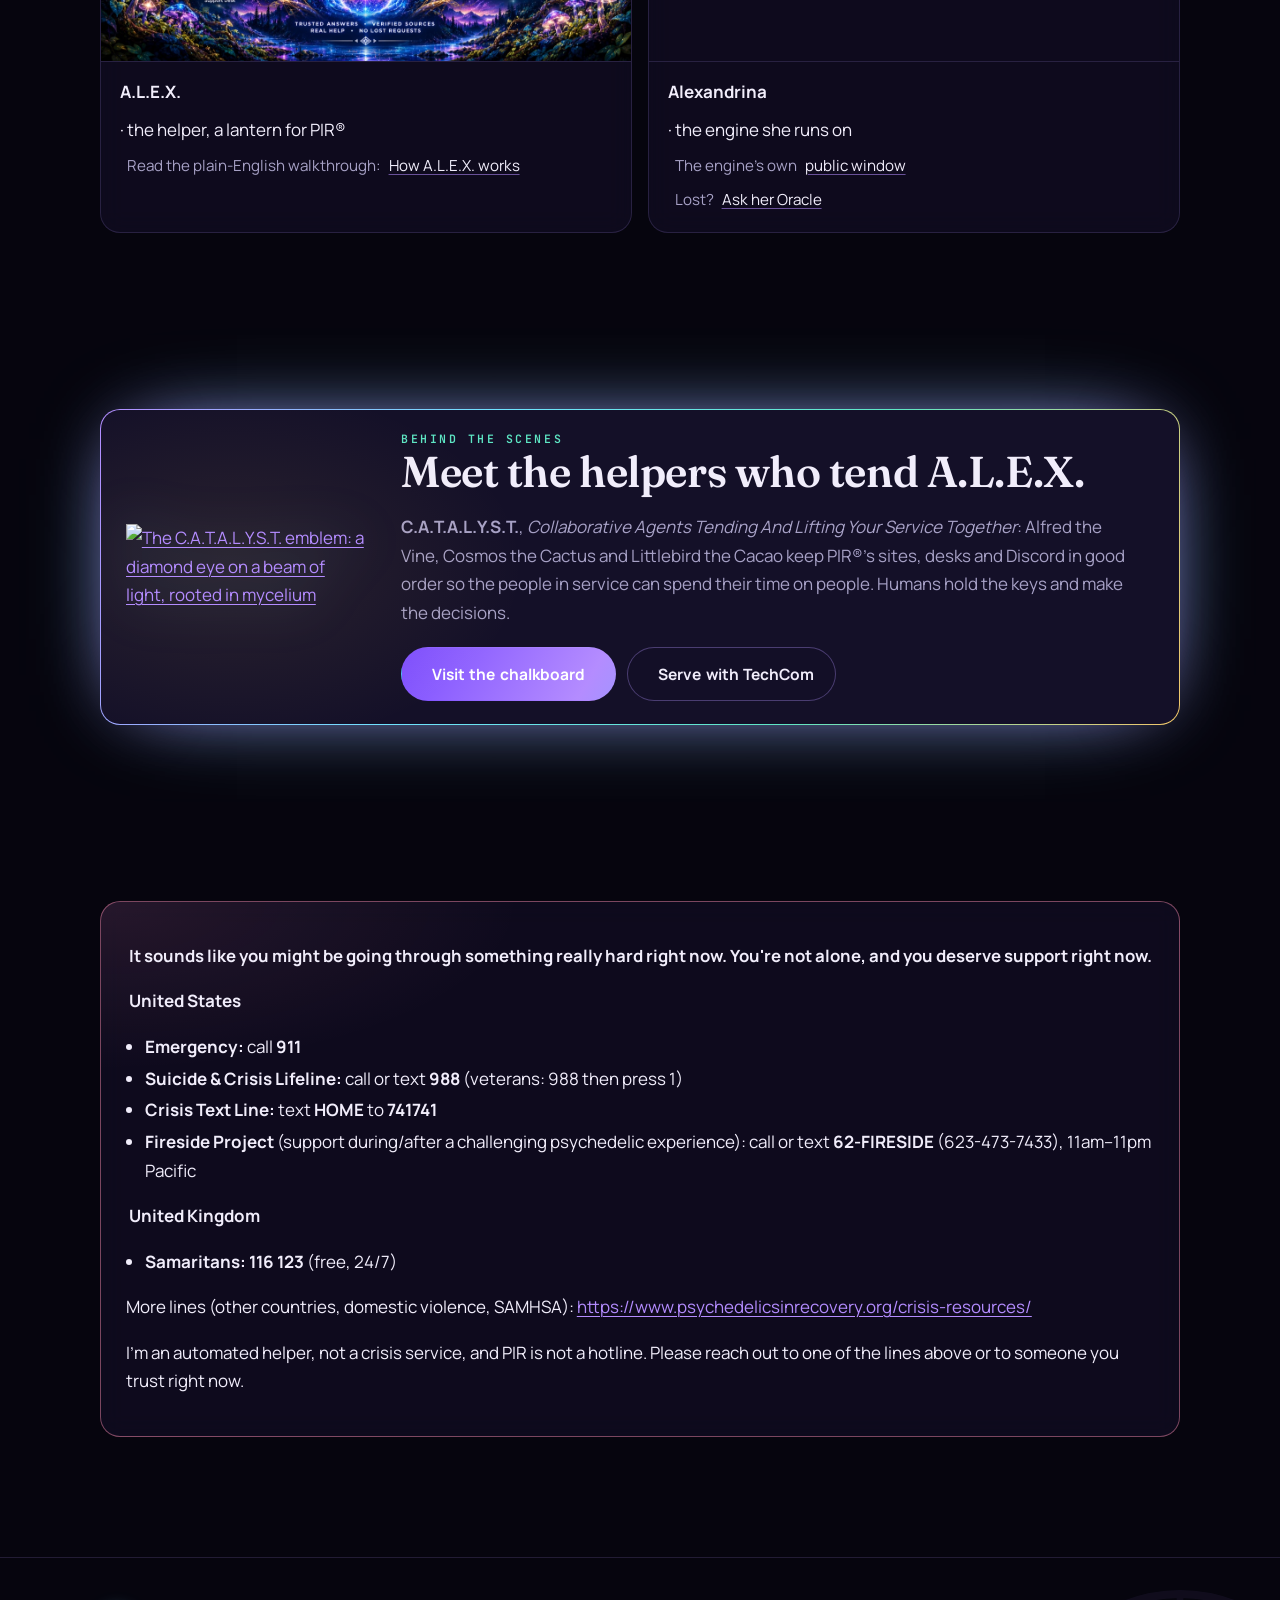
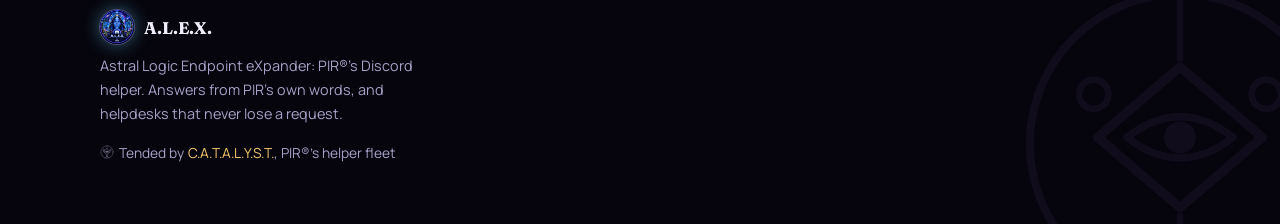
==== commit faa4450c: "sync: rebuild from alex-desk@c71b0f6" ====
--- a/index.html
+++ b/index.html
@@ -1,5 +1,5 @@
 <!doctype html>
-<html lang="en">
+<html lang="en" data-arrival-site="alex" data-arrival-splash="off">
 <head>
 <meta charset="utf-8"><meta name="viewport" content="width=device-width,initial-scale=1">
 <title>A.L.E.X. · PIR® Psychedelics In Recovery™</title>
@@ -7,24 +7,47 @@
 <meta name="theme-color" content="#06050e">
 <link rel="icon" type="image/png" sizes="32x32" href="assets/favicon-32.png"><link rel="icon" type="image/png" sizes="64x64" href="assets/favicon-64.png">
 <link rel="apple-touch-icon" href="assets/apple-touch-icon.png">
-<meta property="og:title" content="A.L.E.X. · PIR® Psychedelics In Recovery™"><meta property="og:description" content="PIR®&#x27;s Discord helper: sourced answers from PIR&#x27;s own words, crisis-first safety, and helpdesks that never lose a request.">
-<meta property="og:image" content="https://psychedelicsinrecovery.github.io/alex-desk-public/assets/alex-social.jpg"><meta property="og:image:width" content="1200"><meta property="og:image:height" content="627">
-<meta property="og:type" content="website"><meta name="twitter:card" content="summary_large_image"><meta name="twitter:image" content="https://psychedelicsinrecovery.github.io/alex-desk-public/assets/alex-social.jpg">
+<!-- Link previews (Discord, WhatsApp, iMessage, Telegram…): every URL absolute, a real 1200×630 JPEG of this page's own. -->
+<link rel="canonical" href="https://psychedelicsinrecovery.github.io/alex-desk-public/">
+<meta property="og:site_name" content="A.L.E.X. · PIR®">
+<meta property="og:type" content="website">
+<meta property="og:url" content="https://psychedelicsinrecovery.github.io/alex-desk-public/">
+<meta property="og:title" content="A.L.E.X. · PIR® Psychedelics In Recovery™">
+<meta property="og:description" content="PIR®&#x27;s Discord helper: sourced answers from PIR&#x27;s own words, crisis-first safety, and helpdesks that never lose a request.">
+<meta property="og:image" content="https://psychedelicsinrecovery.github.io/alex-desk-public/assets/og-alex.jpg">
+<meta property="og:image:type" content="image/jpeg">
+<meta property="og:image:width" content="1200">
+<meta property="og:image:height" content="630">
+<meta property="og:image:alt" content="A.L.E.X., PIR®&#x27;s Discord helper, holding a glowing orb among her helpdesks.">
+<meta name="twitter:card" content="summary_large_image">
+<meta name="twitter:title" content="A.L.E.X. · PIR® Psychedelics In Recovery™">
+<meta name="twitter:description" content="PIR®&#x27;s Discord helper: sourced answers from PIR&#x27;s own words, crisis-first safety, and helpdesks that never lose a request.">
+<meta name="twitter:image" content="https://psychedelicsinrecovery.github.io/alex-desk-public/assets/og-alex.jpg">
+<meta name="twitter:image:alt" content="A.L.E.X., PIR®&#x27;s Discord helper, holding a glowing orb among her helpdesks.">
 <link rel="preconnect" href="https://fonts.googleapis.com"><link rel="preconnect" href="https://fonts.gstatic.com" crossorigin>
 <link rel="stylesheet" href="https://fonts.googleapis.com/css2?family=Fraunces:ital,opsz,wght@0,9..144,400;0,9..144,600;0,9..144,700;0,9..144,800;1,9..144,400&family=JetBrains+Mono:wght@400;500;600&family=Manrope:wght@400;500;600;700&display=swap">
 <link rel="stylesheet" href="https://cdn.jsdelivr.net/npm/@phosphor-icons/web@2.1.2/src/fill/style.css">
+<link rel="stylesheet" href="https://cdn.jsdelivr.net/npm/@phosphor-icons/web@2.1.2/src/regular/style.css">
 <script>try{var t=localStorage.getItem('pir-theme');document.documentElement.dataset.theme=(t==='light'||t==='dark')?t:'dark'}catch(e){document.documentElement.dataset.theme='dark'}</script>
+<!-- PIR's arrival kit (v1.2), from the hub: light, motion, contrast, text size and reading mode
+     (applied before first paint, so it loads here in <head>), the navbar, footer, "/" search and the
+     contact and community windows. No first-visit splash on the desks. -->
+<link rel="stylesheet" href="https://psychedelicsinrecovery.github.io/arrival/arrival.css">
+<link rel="stylesheet" href="https://psychedelicsinrecovery.github.io/arrival/org.css">
+<script src="https://psychedelicsinrecovery.github.io/arrival/org.js"></script>
+<script>(function(A){if(!A)return;A.nav={"label": "A.L.E.X. and the helpdesks", "fold": 1100, "items": [{"id": "alex", "label": "A.L.E.X.", "icon": "planet", "href": "https://psychedelicsinrecovery.github.io/alex-desk-public/", "note": "PIR's Discord helper", "priority": 2}, {"id": "inside", "label": "Inside an answer", "icon": "sparkle", "href": "https://psychedelicsinrecovery.github.io/alex-desk-public/#inside", "note": "Follow a question through the engine", "priority": 1}, {"id": "desks", "label": "Helpdesks", "icon": "ticket", "priority": 3, "items": [{"id": "litcom", "label": "LitCom Desk", "icon": "scroll", "href": "https://psychedelicsinrecovery.github.io/litcom-desk-public/", "note": "Literature requests, corrections and ideas"}, {"id": "techcom", "label": "TechCom Desk", "icon": "desktop", "href": "https://psychedelicsinrecovery.github.io/techcom-desk-public/", "note": "Website, email, forms, Zoom and calendar"}, {"id": "githubdesk", "label": "GitHubDesk", "icon": "github-logo", "href": "https://psychedelicsinrecovery.github.io/github-desk-public/", "note": "PIR's GitHub repos, Pages and access"}, {"id": "prdesk", "label": "PR Desk", "icon": "megaphone", "href": "https://psychedelicsinrecovery.github.io/pr-desk-public/", "note": "Social, press, brand assets, De Vine News"}, {"id": "boarddesk", "label": "BoardDesk", "icon": "bank", "href": "https://github.com/psychedelicsinrecovery/board-of-directors-public#readme", "note": "Proposals and requests for PIR's Board"}, {"id": "web3", "label": "Web3 desk (preview)", "icon": "cube", "href": "https://psychedelicsinrecovery.github.io/alex-desk-public/web3.html", "note": "Testnet service badges. Not live"}]}, {"id": "webdesk", "label": "Web desk", "icon": "envelope-simple", "href": "https://psychedelicsinrecovery.github.io/alex-desk-public/portal.html", "note": "Open a ticket without Discord", "priority": 2}, {"id": "howto", "label": "How-to", "icon": "compass", "href": "https://psychedelicsinrecovery.github.io/alex-desk-public/howto.html", "note": "Using A.L.E.X. and the helpdesks", "priority": 3}, {"id": "alexmap", "label": "Map", "icon": "map-trifold", "href": "https://psychedelicsinrecovery.github.io/alex-desk-public/map.html", "note": "Every page and desk, at a glance", "priority": 1}, {"id": "involved", "label": "Get involved", "icon": "hand-heart", "priority": 2, "items": [{"id": "community", "label": "Community", "icon": "users-three", "href": "https://discord.gg/MyprTq8w95", "note": "Where the fellowship talks", "open": "community"}, {"id": "contact", "label": "Reach out", "icon": "envelope-simple", "href": "https://www.psychedelicsinrecovery.org/contact/", "note": "Every way to reach PIR, in one place", "open": "contact"}, {"id": "serve", "label": "I'd like to serve", "icon": "hand-heart", "href": "https://psychedelicsinrecovery.github.io/alex-desk-public/portal.html#desk=techcom&serve=1", "note": "A short volunteer form, after email sign-in"}, {"id": "donate", "label": "Donate", "icon": "heart", "href": "https://psychedelicsinrecovery.github.io/donate/", "note": "Giving to PIR, and thanks by name"}]}, {"id": "pir", "label": "PIR®", "icon": "house", "priority": 1, "items": [{"id": "hub", "label": "PIR® on GitHub", "icon": "house", "href": "https://psychedelicsinrecovery.github.io/", "note": "PIR's hub, where the work is open"}, {"id": "porch", "label": "AstroLog", "icon": "door-open", "href": "https://psychedelicsinrecovery.github.io/changelog-astro-public/", "note": "What's shipped, and how it works"}, {"id": "everything", "label": "Map of everything", "icon": "map-trifold", "href": "https://psychedelicsinrecovery.github.io/changelog-astro-public/map", "note": "Every PIR page and desk, with pictures"}, {"id": "home", "label": "psychedelicsinrecovery.org", "icon": "globe", "href": "https://www.psychedelicsinrecovery.org", "note": "PIR's main site"}, {"id": "catalyst", "label": "C.A.T.A.L.Y.S.T.", "icon": "sparkle", "href": "https://psychedelicsinrecovery.github.io/catalyst-desk-public/", "note": "The helpers who tend A.L.E.X."}, {"id": "alexandrina", "label": "Alexandrina", "icon": "flame", "href": "https://drasticstatic.github.io/alexandrina-public-preview/", "note": "The engine A.L.E.X. runs on"}, {"id": "crisis", "label": "Crisis resources", "icon": "lifebuoy", "href": "https://www.psychedelicsinrecovery.org/crisis-resources/", "note": "Need help right now? Call or text 988 (US)"}]}]};A.footer={"label": "A.L.E.X., the helpdesks and PIR®", "groups": [{"label": "A.L.E.X.", "icon": "planet", "items": [{"id": "howto", "label": "How-to", "icon": "compass", "href": "https://psychedelicsinrecovery.github.io/alex-desk-public/howto.html", "note": "Using A.L.E.X. and the helpdesks", "priority": 3}, {"id": "privacy", "label": "Privacy", "icon": "lock-key", "href": "https://psychedelicsinrecovery.github.io/alex-desk-public/privacy.html"}, {"id": "terms", "label": "Terms", "icon": "scroll", "href": "https://psychedelicsinrecovery.github.io/alex-desk-public/terms.html"}, {"id": "roadmap", "label": "Roadmap", "icon": "path", "href": "https://psychedelicsinrecovery.github.io/alex-desk-public/roadmap.html"}, {"id": "sustainability", "label": "Sustainability", "icon": "plant", "href": "https://psychedelicsinrecovery.github.io/alex-desk-public/sustainability.html"}, {"id": "repo", "label": "Public repo", "icon": "github-logo", "href": "https://github.com/psychedelicsinrecovery/alex-desk-public"}, {"id": "alexmap", "label": "Map", "icon": "map-trifold", "href": "https://psychedelicsinrecovery.github.io/alex-desk-public/map.html", "note": "Every page and desk, at a glance", "priority": 1}, {"id": "walkthrough", "label": "How A.L.E.X. works", "icon": "book-open-text", "href": "https://psychedelicsinrecovery.github.io/changelog-astro-public/library/how-alex-works"}]}, {"label": "Helpdesks", "icon": "ticket", "items": [{"id": "litcom", "label": "LitCom Desk", "icon": "scroll", "href": "https://psychedelicsinrecovery.github.io/litcom-desk-public/", "note": "Literature requests, corrections and ideas"}, {"id": "techcom", "label": "TechCom Desk", "icon": "desktop", "href": "https://psychedelicsinrecovery.github.io/techcom-desk-public/", "note": "Website, email, forms, Zoom and calendar"}, {"id": "githubdesk", "label": "GitHubDesk", "icon": "github-logo", "href": "https://psychedelicsinrecovery.github.io/github-desk-public/", "note": "PIR's GitHub repos, Pages and access"}, {"id": "prdesk", "label": "PR Desk", "icon": "megaphone", "href": "https://psychedelicsinrecovery.github.io/pr-desk-public/", "note": "Social, press, brand assets, De Vine News"}, {"id": "boarddesk", "label": "BoardDesk", "icon": "bank", "href": "https://github.com/psychedelicsinrecovery/board-of-directors-public#readme", "note": "Proposals and requests for PIR's Board"}, {"id": "webdesk", "label": "Web desk", "icon": "envelope-simple", "href": "https://psychedelicsinrecovery.github.io/alex-desk-public/portal.html", "note": "Open a ticket without Discord", "priority": 2}, {"id": "web3", "label": "Web3 desk (preview)", "icon": "cube", "href": "https://psychedelicsinrecovery.github.io/alex-desk-public/web3.html", "note": "Testnet service badges. Not live"}]}, {"label": "PIR®", "icon": "house", "items": [{"id": "community", "label": "Community", "icon": "users-three", "href": "https://discord.gg/MyprTq8w95", "note": "Where the fellowship talks", "open": "community"}, {"id": "hub", "label": "PIR® on GitHub", "icon": "house", "href": "https://psychedelicsinrecovery.github.io/", "note": "PIR's hub, where the work is open"}, {"id": "contacts", "label": "Contacts", "icon": "address-book", "href": "https://github.com/psychedelicsinrecovery/.github/blob/main/CONTACTS.md", "open": "contact"}, {"id": "donate", "label": "Donate", "icon": "heart", "href": "https://psychedelicsinrecovery.github.io/donate/", "note": "Giving to PIR, and thanks by name"}, {"id": "alexandrina", "label": "Alexandrina", "icon": "flame", "href": "https://drasticstatic.github.io/alexandrina-public-preview/", "note": "The engine A.L.E.X. runs on"}, {"id": "catalyst", "label": "C.A.T.A.L.Y.S.T.", "icon": "sparkle", "href": "https://psychedelicsinrecovery.github.io/catalyst-desk-public/", "note": "The helpers who tend A.L.E.X."}, {"id": "crisis", "label": "Crisis resources", "icon": "lifebuoy", "href": "https://www.psychedelicsinrecovery.org/crisis-resources/", "note": "Need help right now? Call or text 988 (US)"}]}], "note": "Code here is MIT licensed and the words are CC BY-SA 4.0. PIR® and Psychedelics In Recovery™ are marks of Psychedelics In Recovery, a 501(&zwnj;c)(3) nonprofit."};A.community=Object.assign({},A.community,{intercept:false});var copy=function(c){return function(){var t=document.querySelector('.toast'),say=function(m){if(!t)return;t.textContent=m;t.classList.add('show');setTimeout(function(){t.classList.remove('show')},1800)};try{navigator.clipboard.writeText(c).then(function(){say('Copied '+c+'. Paste it in PIR\'s Discord')},function(){say(c)})}catch(e){say(c)}}};window.ARRIVAL_SITE={items:[{"t": "Follow a question through the engine", "k": "section", "i": "sparkle", "h": "https://psychedelicsinrecovery.github.io/alex-desk-public/#inside"}, {"t": "Ways to talk to A.L.E.X.", "k": "section", "i": "chats-circle", "h": "https://psychedelicsinrecovery.github.io/alex-desk-public/#talk"}, {"t": "Four promises", "k": "section", "i": "handshake", "h": "https://psychedelicsinrecovery.github.io/alex-desk-public/#promises"}, {"t": "A ticket's journey", "k": "section", "i": "ticket", "h": "https://psychedelicsinrecovery.github.io/alex-desk-public/#journey"}, {"t": "The helpdesks", "k": "section", "i": "cards", "h": "https://psychedelicsinrecovery.github.io/alex-desk-public/#desks"}, {"t": "An alexandrine for A.L.E.X.", "k": "section", "i": "feather", "h": "https://psychedelicsinrecovery.github.io/alex-desk-public/#poem"}, {"t": "Under the hood", "k": "section", "i": "gear-six", "h": "https://psychedelicsinrecovery.github.io/alex-desk-public/#engine"}].map(function(x){if(x.copy)x.run=copy(x.copy);return x})};})(window.ARRIVAL);</script>
+<script src="https://psychedelicsinrecovery.github.io/arrival/arrival.js"></script>
 <link rel="stylesheet" href="assets/alex.css">
 </head>
 <body class="home">
 <a class="skip" href="#main">Skip to content</a>
 <div class="progress" aria-hidden="true"></div>
 <canvas id="nexus" aria-hidden="true"></canvas>
+<!-- One row at every width: the brand, the kit's navbar and the kit's tools. -->
 <header class="top"><div class="wrap">
-  <a class="brand" href="index.html"><img src="assets/favicon-64.png" alt="" width="34" height="34">A.L.E.X. <small>PIR®</small></a>
-  <nav aria-label="Main"><a href="index.html" class="" aria-current=page>Home</a><a href="index.html#inside" class="opt">Inside an answer</a><a href="index.html#desks" class="opt">Helpdesks</a><a href="portal.html" class="opt">Web desk</a><a href="howto.html" class="">How-to</a><a href="map.html" class="opt">Map</a></nav>
-  <button class="tool" data-palette aria-label="Jump anywhere (press slash)"><i class="ph-fill ph-magnifying-glass" aria-hidden="true"></i><span class="lbl">Jump</span><kbd>/</kbd></button>
-  <button class="tool" data-theme-toggle aria-label="Toggle light and dark theme"><i class="ph-fill ph-moon-stars moon" aria-hidden="true"></i><i class="ph-fill ph-sun sun" aria-hidden="true"></i></button>
+  <a class="brand" href="index.html" aria-label="A.L.E.X., PIR®'s helper, home"><img src="assets/favicon-64.png" alt="" width="34" height="34"><span class="arr-brand-text">A.L.E.X. <small>PIR®</small></span></a>
+  <arrival-nav current="alex"></arrival-nav>
+  <arrival-controls></arrival-controls>
 </div></header>
 <main id="main">
 
@@ -181,13 +204,12 @@
 </div></section>
 
 </main>
-<footer><div class="wrap">
+<footer><div class="wrap pir-foot">
   <div><a class="brand" href="index.html" style="margin-bottom:.6rem"><img src="assets/favicon-64.png" alt="" width="34" height="34">A.L.E.X.</a>
     <span>Astral Logic Endpoint eXpander: PIR®'s Discord helper. Answers from PIR's own words, and helpdesks that never lose a request.</span>
     <a class="tended" href="https://psychedelicsinrecovery.github.io/catalyst-desk-public/"><span class="cat-mark" aria-hidden="true"></span>Tended by <b>C.A.T.A.L.Y.S.T.</b>, PIR®'s helper fleet</a></div>
-  <div><b>A.L.E.X.</b><a href="howto.html"><i class="ph-fill ph-compass" aria-hidden="true"></i> How-to</a><a href="privacy.html"><i class="ph-fill ph-lock-key" aria-hidden="true"></i> Privacy</a><a href="terms.html"><i class="ph-fill ph-scroll" aria-hidden="true"></i> Terms</a><a href="roadmap.html"><i class="ph-fill ph-path" aria-hidden="true"></i> Roadmap</a><a href="sustainability.html"><i class="ph-fill ph-plant" aria-hidden="true"></i> Sustainability</a><a href="https://github.com/psychedelicsinrecovery/alex-desk-public"><i class="ph-fill ph-github-logo" aria-hidden="true"></i> Public repo</a><a href="map.html"><i class="ph-fill ph-map-trifold" aria-hidden="true"></i> Site map</a><a href="https://psychedelicsinrecovery.github.io/changelog-astro-public/library/how-alex-works"><i class="ph-fill ph-book-open-text" aria-hidden="true"></i> How A.L.E.X. works</a></div>
-  <div><b>Desks</b><a href="https://psychedelicsinrecovery.github.io/litcom-desk-public/"><i class="ph-fill ph-scroll" aria-hidden="true"></i> LitCom</a><a href="https://psychedelicsinrecovery.github.io/techcom-desk-public/"><i class="ph-fill ph-desktop" aria-hidden="true"></i> TechCom</a><a href="https://psychedelicsinrecovery.github.io/github-desk-public/"><i class="ph-fill ph-github-logo" aria-hidden="true"></i> GitHubDesk</a><a href="https://psychedelicsinrecovery.github.io/pr-desk-public/"><i class="ph-fill ph-megaphone" aria-hidden="true"></i> PR Desk</a><a href="https://github.com/psychedelicsinrecovery/board-of-directors-public#readme"><i class="ph-fill ph-bank" aria-hidden="true"></i> BoardDesk</a><a href="portal.html"><i class="ph-fill ph-envelope-simple" aria-hidden="true"></i> Web desk</a><a href="web3.html"><i class="ph-fill ph-cube" aria-hidden="true"></i> Web3 (preview)</a></div>
-  <div><b>PIR®</b><a href="https://discord.gg/MyprTq8w95"><i class="ph-fill ph-discord-logo" aria-hidden="true"></i> Discord</a><a href="https://www.psychedelicsinrecovery.org"><i class="ph-fill ph-globe" aria-hidden="true"></i> psychedelicsinrecovery.org</a><a href="https://psychedelicsinrecovery.github.io"><i class="ph-fill ph-house" aria-hidden="true"></i> GitHub hub</a><a href="https://github.com/psychedelicsinrecovery/.github/blob/main/CONTACTS.md"><i class="ph-fill ph-address-book" aria-hidden="true"></i> Contacts</a><a href="https://drasticstatic.github.io/alexandrina-public-preview/"><i class="ph-fill ph-flame" aria-hidden="true"></i> Alexandrina</a><a href="https://psychedelicsinrecovery.github.io/catalyst-desk-public/"><span class="cat-mark" aria-hidden="true"></span> C.A.T.A.L.Y.S.T.</a><a class="sos" href="https://psychedelicsinrecovery.github.io/alex-desk-public/#lifeline"><i class="ph-fill ph-lifebuoy" aria-hidden="true"></i> Crisis resources</a></div>
+  <!-- Every way around, in groups, an icon on each link (drawn by the kit). -->
+  <arrival-footer current="alex"></arrival-footer>
 </div></footer>
 <script>window.ALEX_PALETTE=[{"e": "sparkle", "t": "Follow a question through the engine", "k": "section", "href": "#inside"}, {"e": "chats-circle", "t": "Ways to talk to A.L.E.X.", "k": "section", "href": "#talk"}, {"e": "handshake", "t": "Four promises", "k": "section", "href": "#promises"}, {"e": "ticket", "t": "A ticket's journey", "k": "section", "href": "#journey"}, {"e": "cards", "t": "The helpdesks", "k": "section", "href": "#desks"}, {"e": "feather", "t": "An alexandrine for A.L.E.X.", "k": "section", "href": "#poem"}, {"e": "gear-six", "t": "Under the hood", "k": "section", "href": "#engine"}]</script><script>window.ALEX_LAB={"normal": {"q": "What are the Twelve Traditions?", "stop": null, "label": {"in": "ok", "guard": "clear", "vis": "public only", "search": "2 lists", "fuse": "ranked", "conf": "high", "llm": "1st model ✓", "out": "answered"}, "res": "<p>The Twelve Traditions are the principles that keep PIR® groups unified: one authority, loving-kindness, as expressed through our group conscience; self-support; and anonymity as the spiritual foundation… <span class='muted'>(an answer in PIR's own words)</span></p><p><b>Sources</b><br>[1] <a href='https://psychedelicsinrecovery.github.io/literature-committee-public/publications/2026/PDF%20exports/PIR_12%20Traditions_2026.pdf'>PIR 12 Traditions 2026 (PDF)</a></p><p class='muted'><i class=\"ph-fill ph-thumbs-up\" aria-hidden=\"true\"></i> <i class=\"ph-fill ph-thumbs-down\" aria-hidden=\"true\"></i> · <i class=\"ph-fill ph-chat-circle-dots\" aria-hidden=\"true\"></i> Ask a follow-up · <i class=\"ph-fill ph-ticket\" aria-hidden=\"true\"></i> Turn into a ticket</p>"}, "crisis": {"q": "I don't feel safe tonight.", "stop": "guard", "cls": "crisis", "label": {"in": "ok", "guard": "crisis → stop"}, "res": "<p><i class=\"ph-fill ph-heart em\" aria-hidden=\"true\"></i> <strong>It sounds like you might be going through something really hard right now. You're not alone, and you deserve support right now.</strong></p>\n<p><strong><i class=\"ph-fill ph-map-pin em\" aria-hidden=\"true\"></i> United States</strong></p>\n<ul><li><strong>Emergency:</strong> call <strong>911</strong></li><li><strong>Suicide &amp; Crisis Lifeline:</strong> call or text <strong>988</strong> (veterans: 988 then press 1)</li><li><strong>Crisis Text Line:</strong> text <strong>HOME</strong> to <strong>741741</strong></li><li><strong>Fireside Project</strong> (support during/after a challenging psychedelic experience): call or text <strong>62-FIRESIDE</strong> (623-473-7433), 11am–11pm Pacific</li></ul>\n<p><strong><i class=\"ph-fill ph-map-pin em\" aria-hidden=\"true\"></i> United Kingdom</strong></p>\n<ul><li><strong>Samaritans:</strong> <strong>116 123</strong> (free, 24/7)</li></ul>\n<p>More lines (other countries, domestic violence, SAMHSA): <a href=\"https://www.psychedelicsinrecovery.org/crisis-resources/\">https://www.psychedelicsinrecovery.org/crisis-resources/</a></p>\n<p>I'm an automated helper, not a crisis service, and PIR is not a hotline. Please reach out to one of the lines above or to someone you trust right now. <i class=\"ph-fill ph-hands-praying em\" aria-hidden=\"true\"></i></p><p class='muted'><i>Shown instantly and privately, word for word from PIR's crisis page. No search, no AI.</i></p>"}, "dosing": {"q": "How much should I take?", "stop": "guard", "label": {"in": "ok", "guard": "dosing → stop"}, "res": "<p>I can't help with dosing, sourcing, drug combinations, or medical questions — PIR doesn't give that kind of advice, and those questions deserve a qualified professional who knows your situation. <i class=\"ph-fill ph-hands-praying em\" aria-hidden=\"true\"></i></p>\n<p>PIR's <strong>Safety and Ethics</strong> page is a good place to start: <a href=\"https://www.psychedelicsinrecovery.org/safety-and-ethics/\">https://www.psychedelicsinrecovery.org/safety-and-ethics/</a> If you're in a challenging experience right now, <strong>Fireside Project</strong> offers free peer support: call or text <strong>62-FIRESIDE</strong>. In an emergency, call <strong>911</strong> (or <strong>988</strong> in the US).</p>"}, "none": {"q": "Who won the game last night?", "stop": "conf", "label": {"in": "ok", "guard": "clear", "vis": "public only", "search": "2 lists", "fuse": "ranked", "conf": "none → stop"}, "res": "<p><i class=\"ph-fill ph-question\" aria-hidden=\"true\"></i> I couldn't find that in PIR's materials, so I won't guess. If it matters to the fellowship, I can turn it into a ticket for a committee.</p>"}, "down": {"q": "When is the next online meeting?", "stop": "llm", "label": {"in": "ok", "guard": "clear", "vis": "public only", "search": "2 lists", "fuse": "ranked", "conf": "high", "llm": "all failed"}, "res": "<p><i class=\"ph-fill ph-warning\" aria-hidden=\"true\"></i> A.L.E.X.'s answer engine is temporarily unavailable, so I can't write an answer right now. These pages look like the closest match:</p><p>[1] Online meetings · [2] Meeting calendar</p><p class='muted'><i class=\"ph-fill ph-ticket\" aria-hidden=\"true\"></i> Open a ticket · How-to</p>"}}</script><script src="assets/alex.js" defer></script>
 </body>
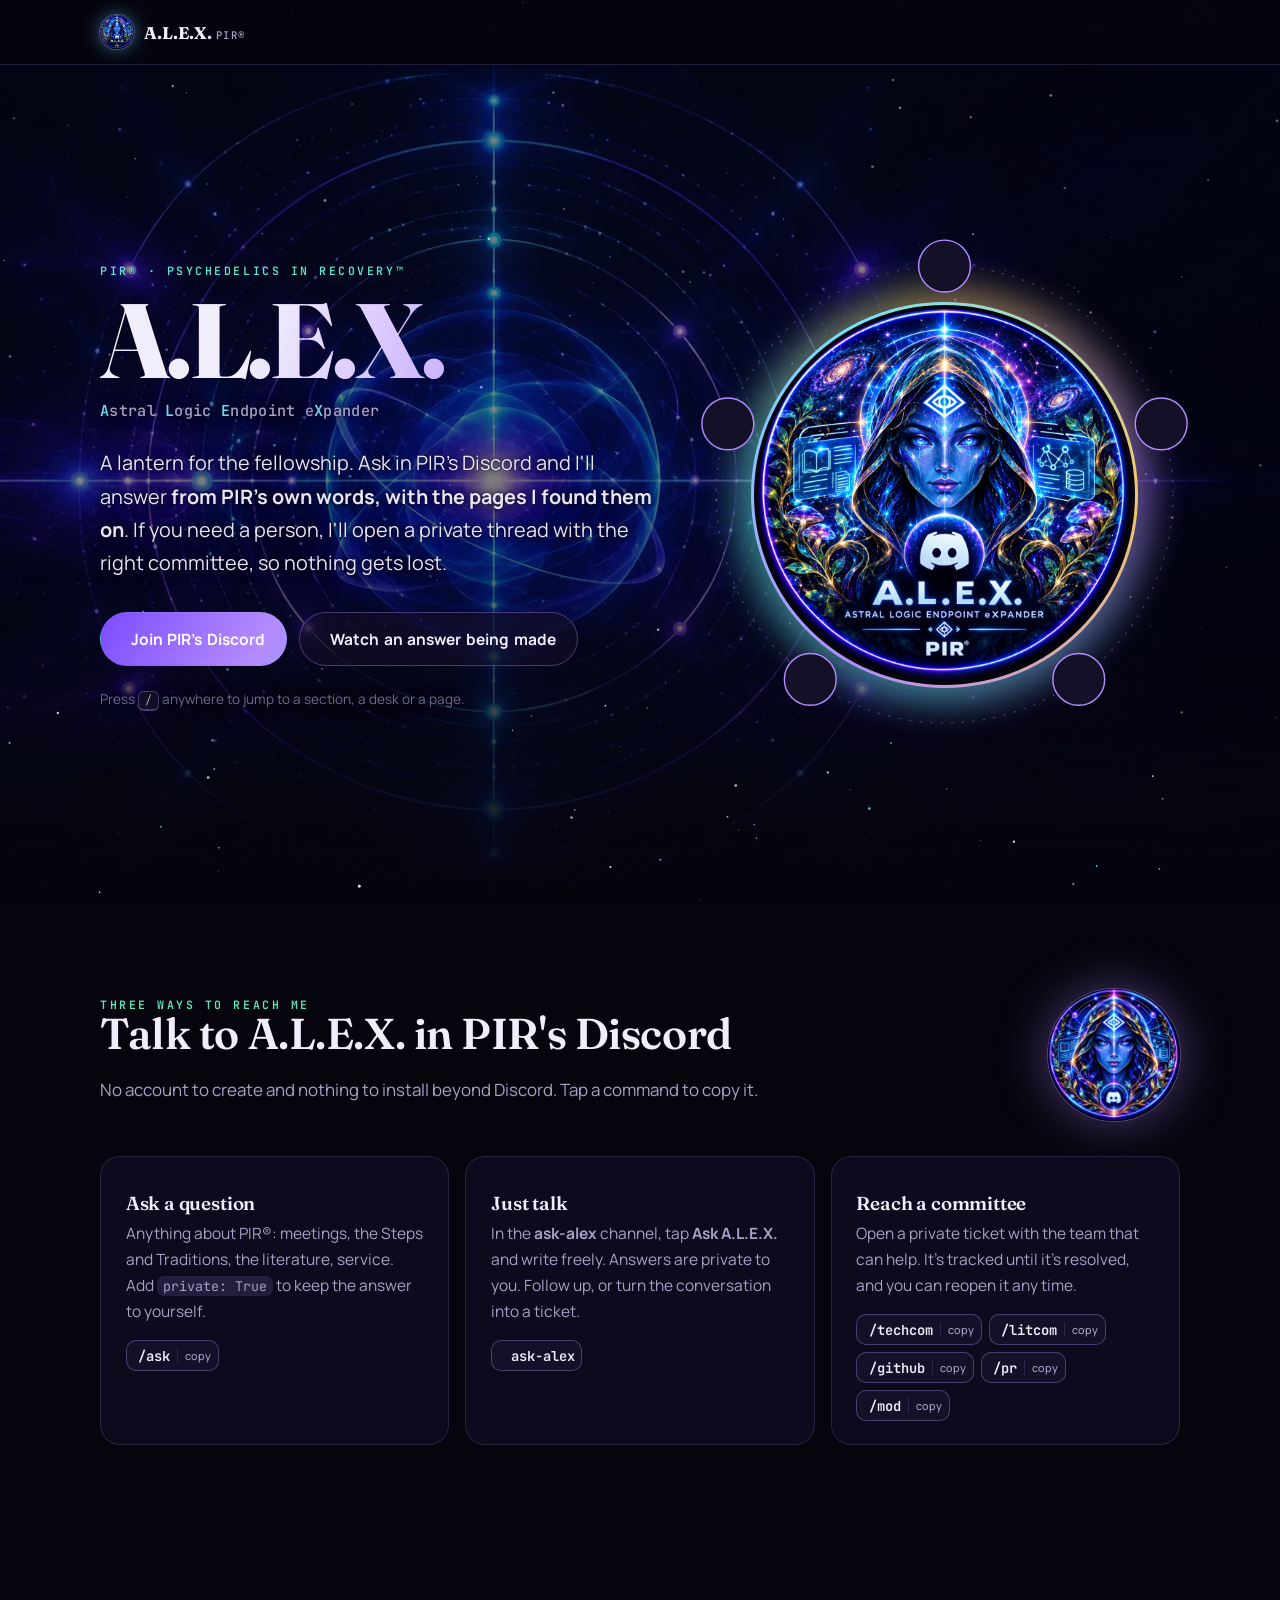
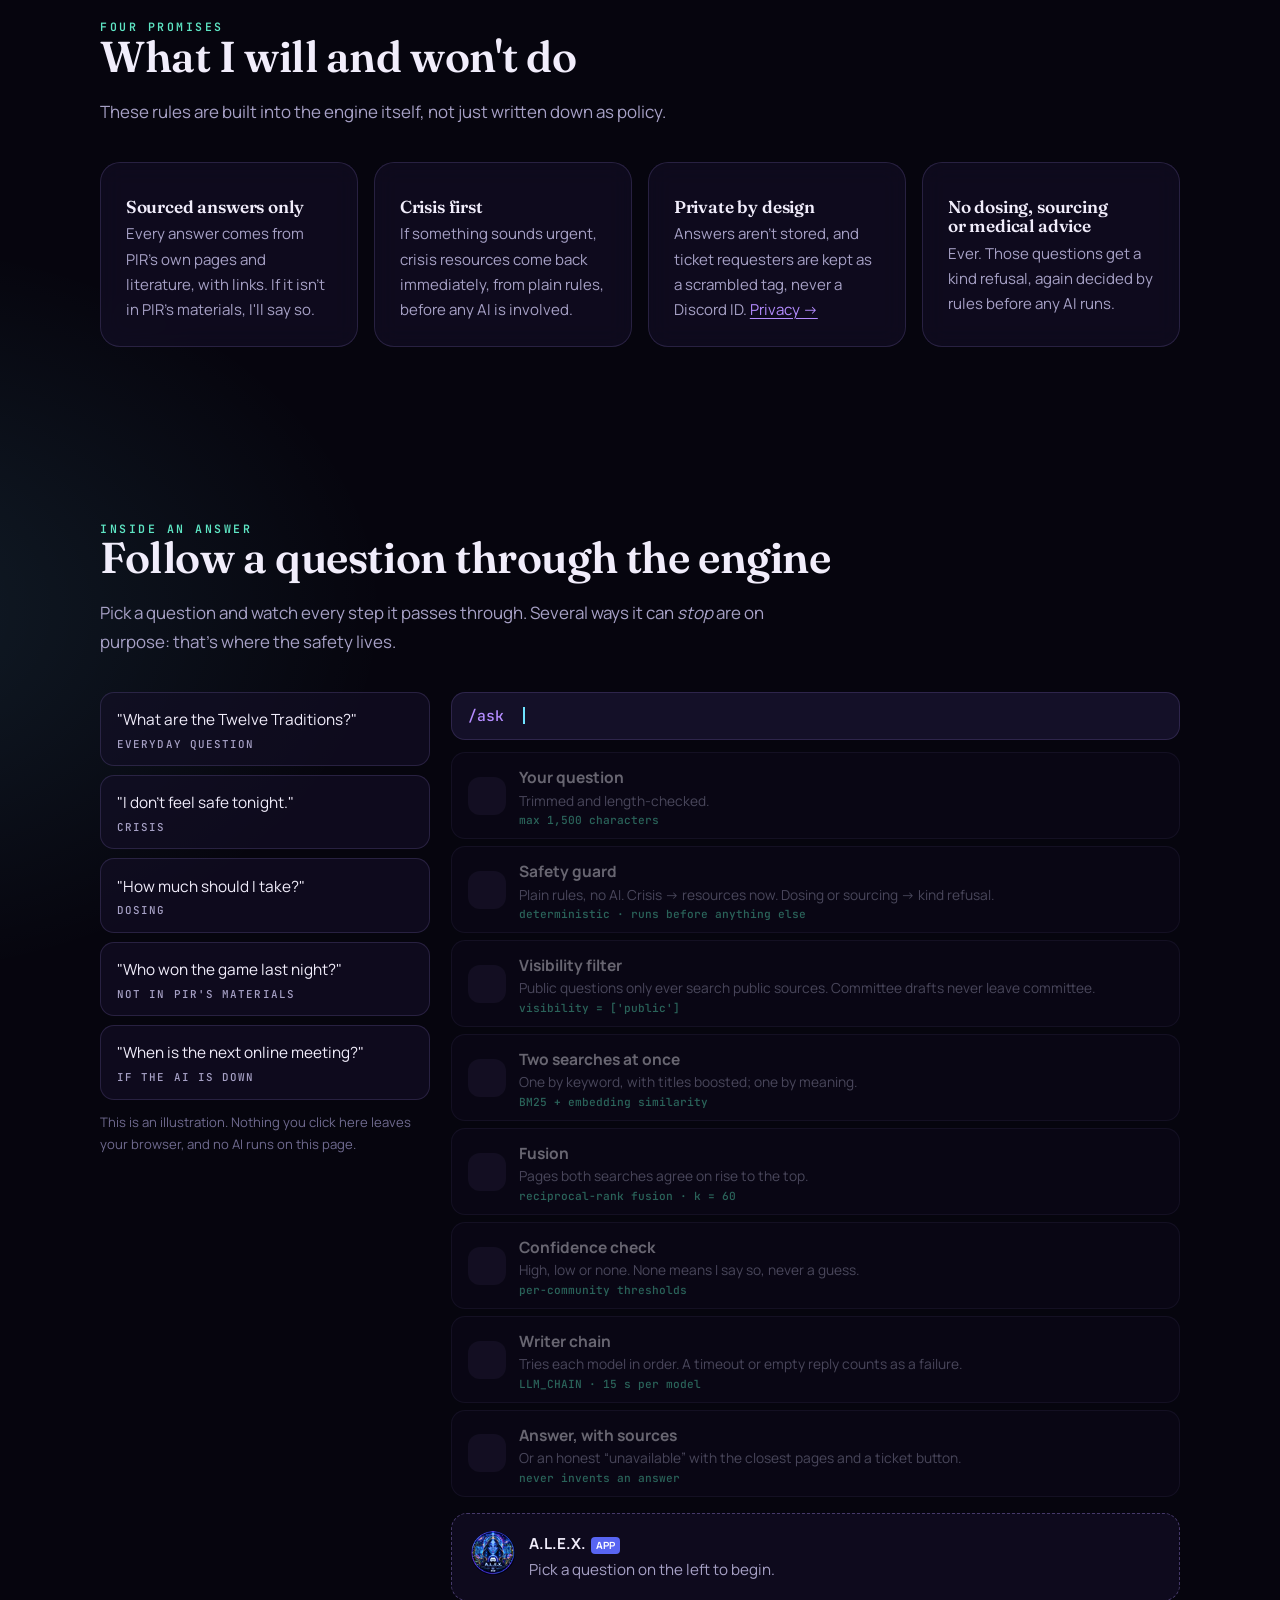
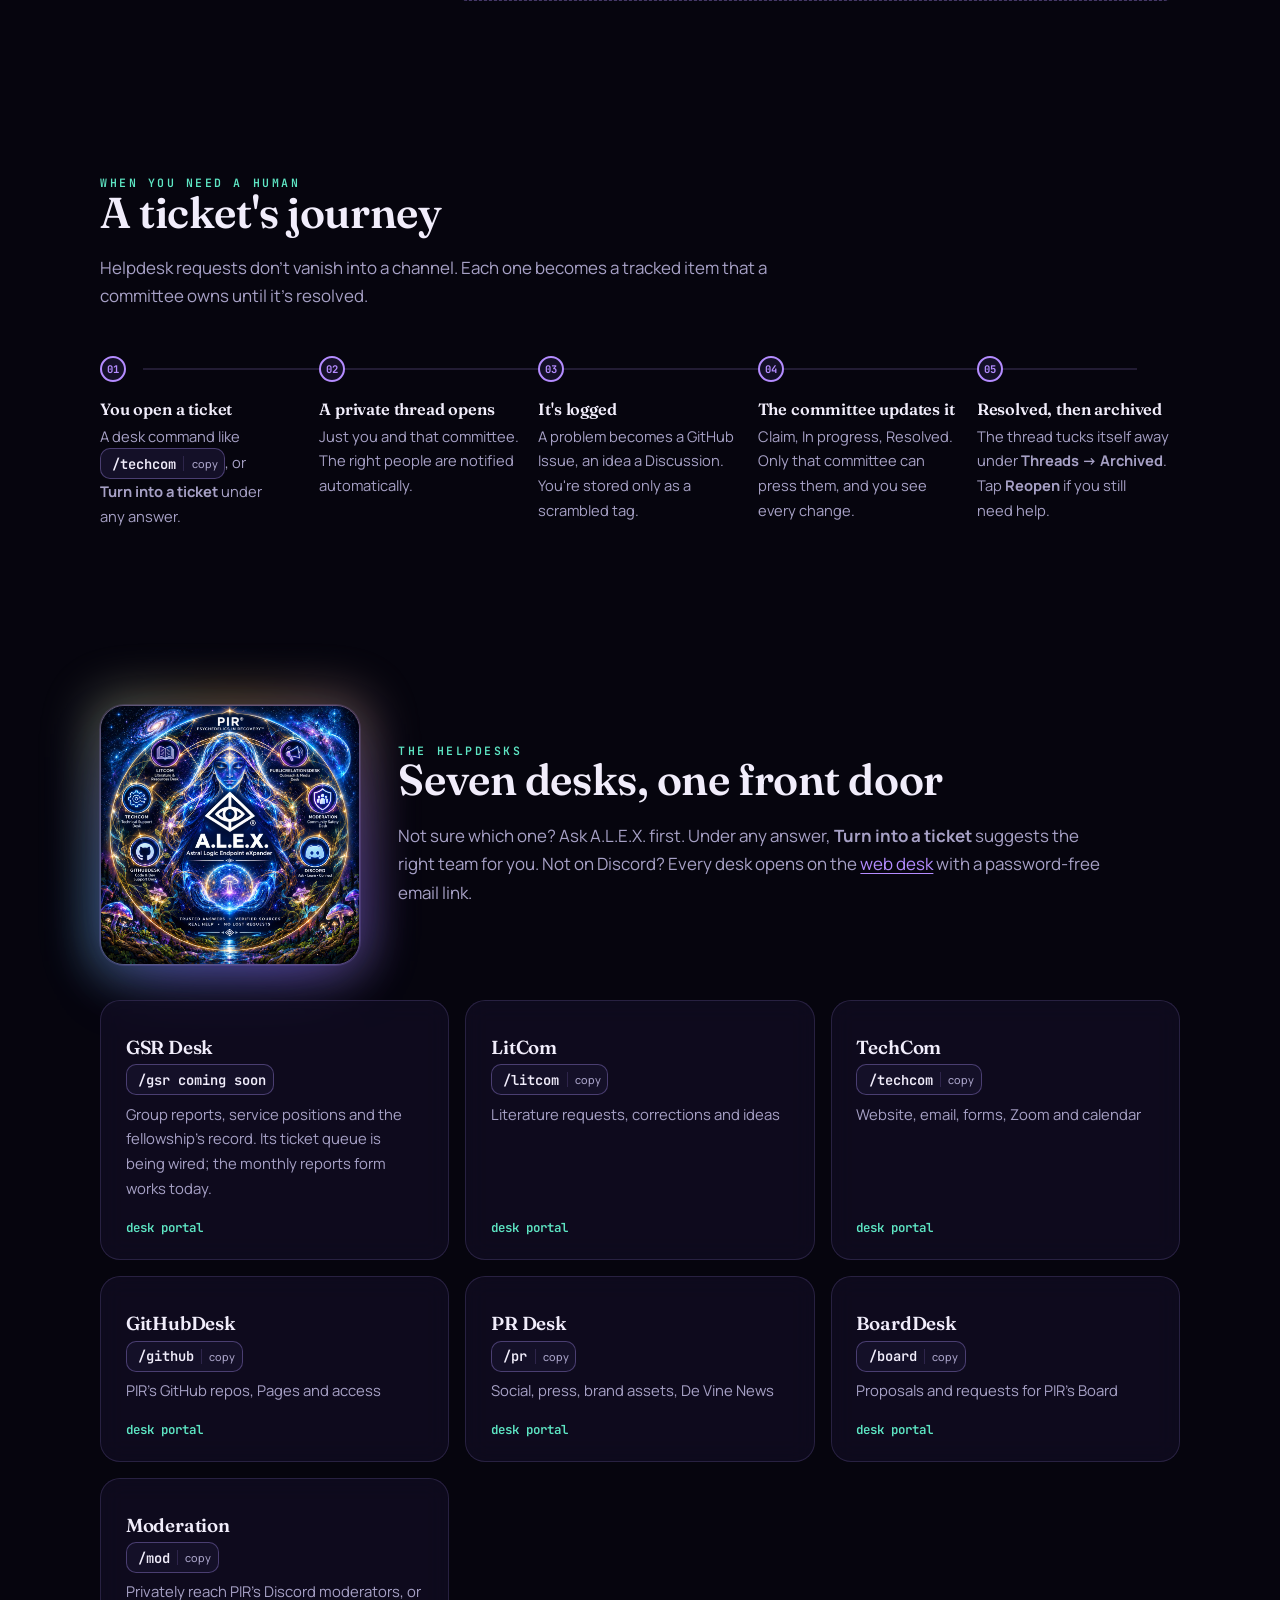
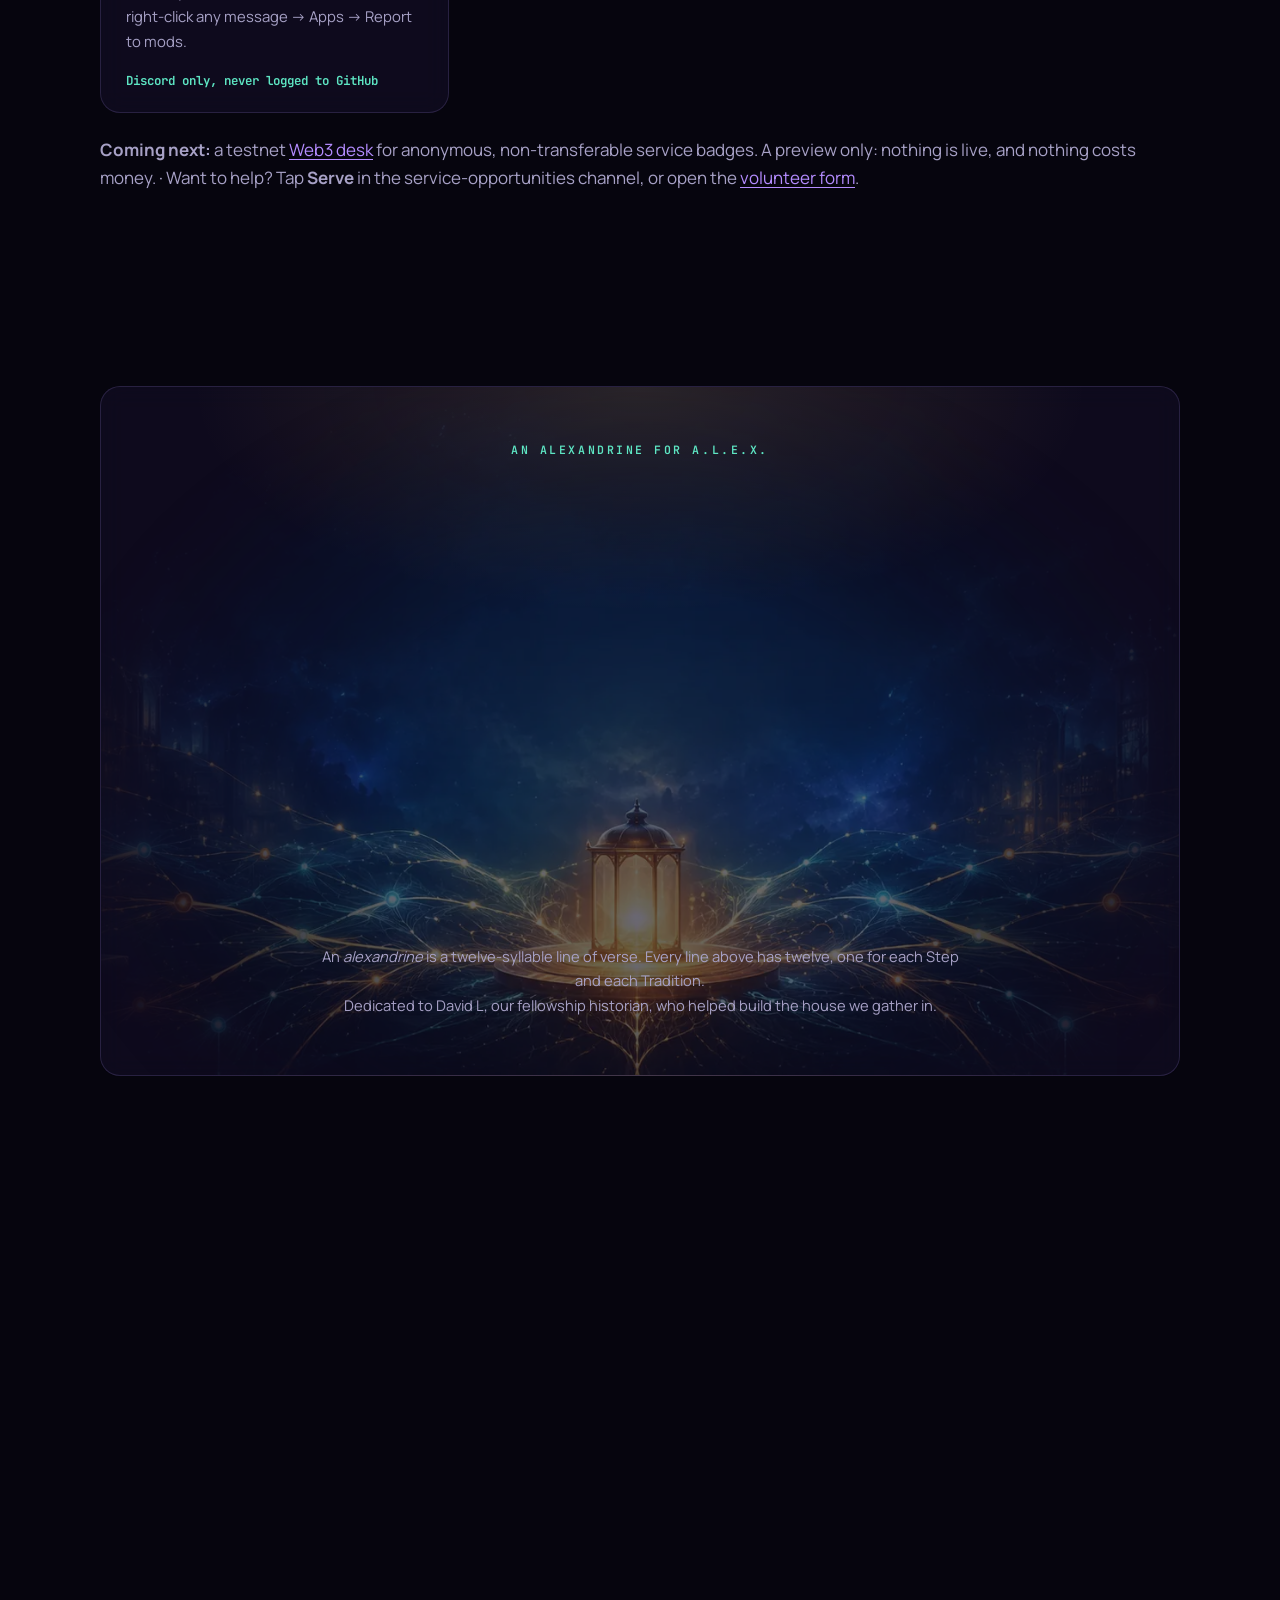
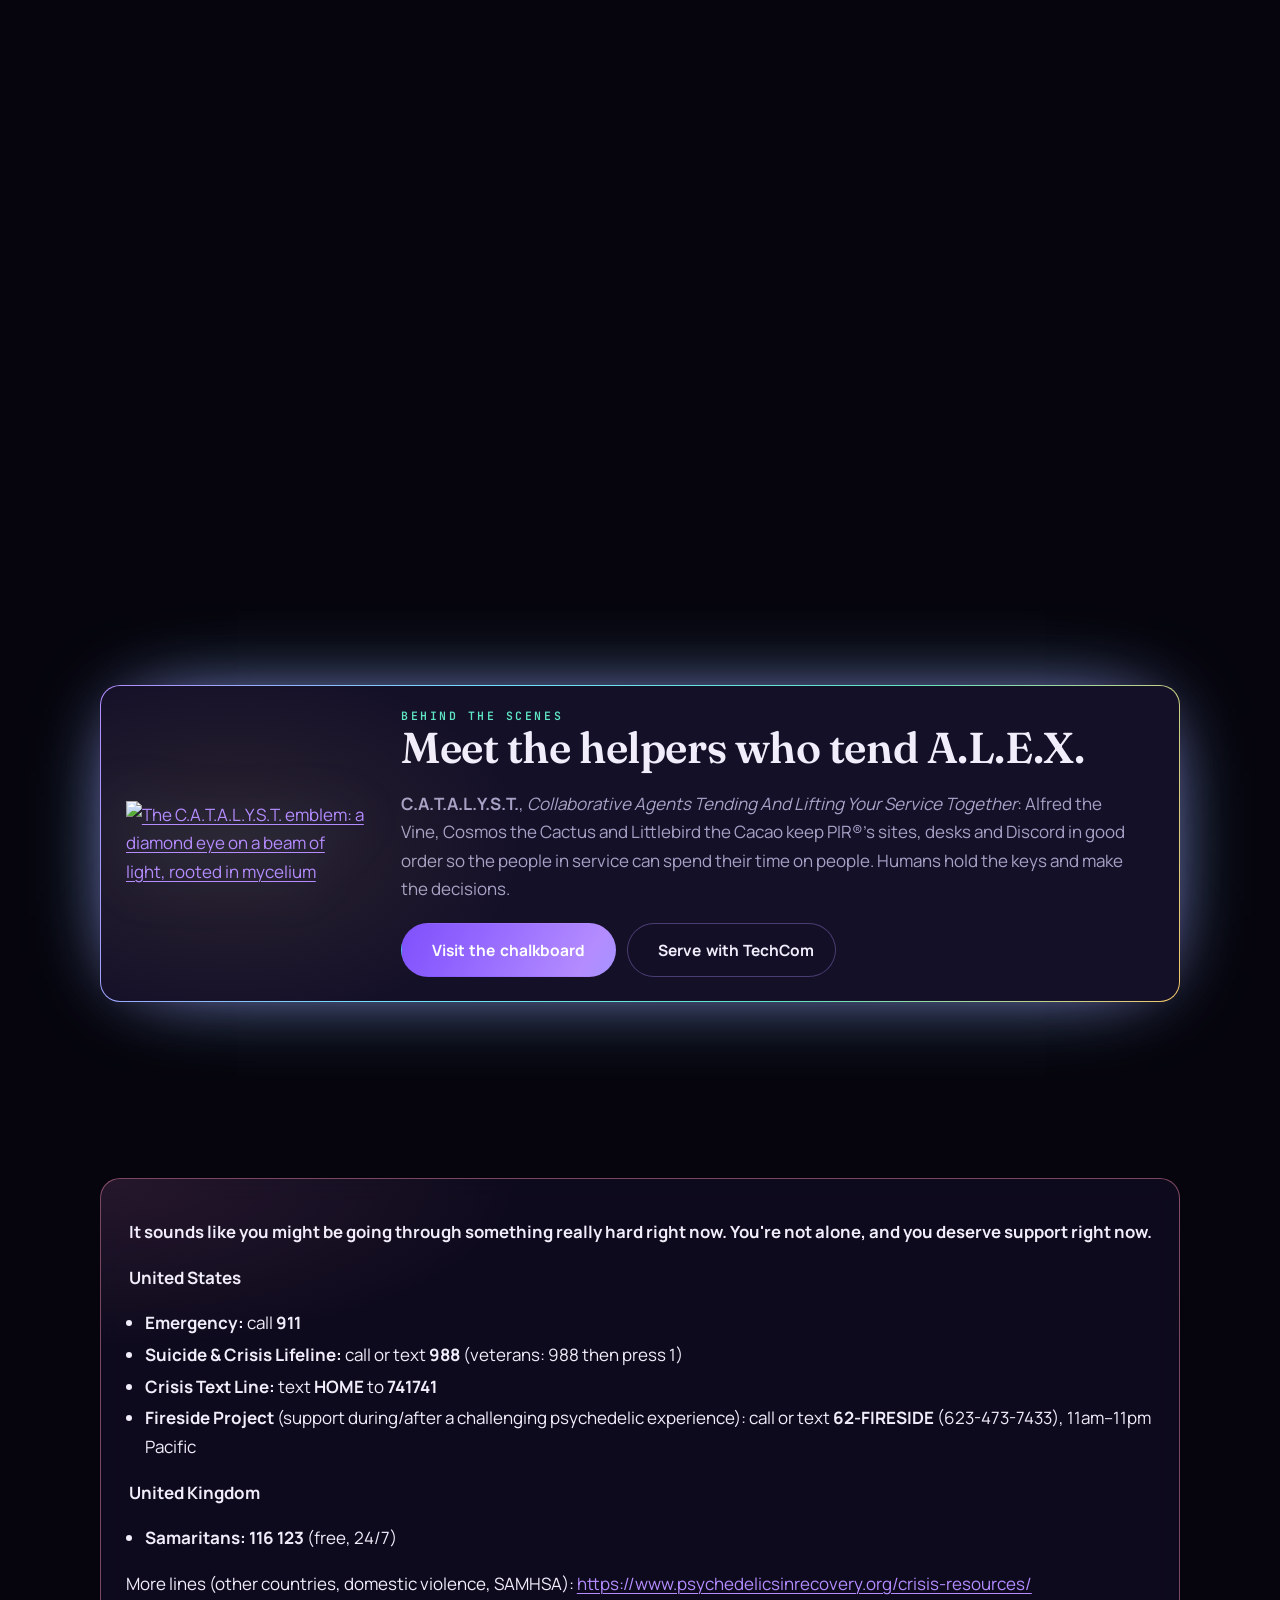
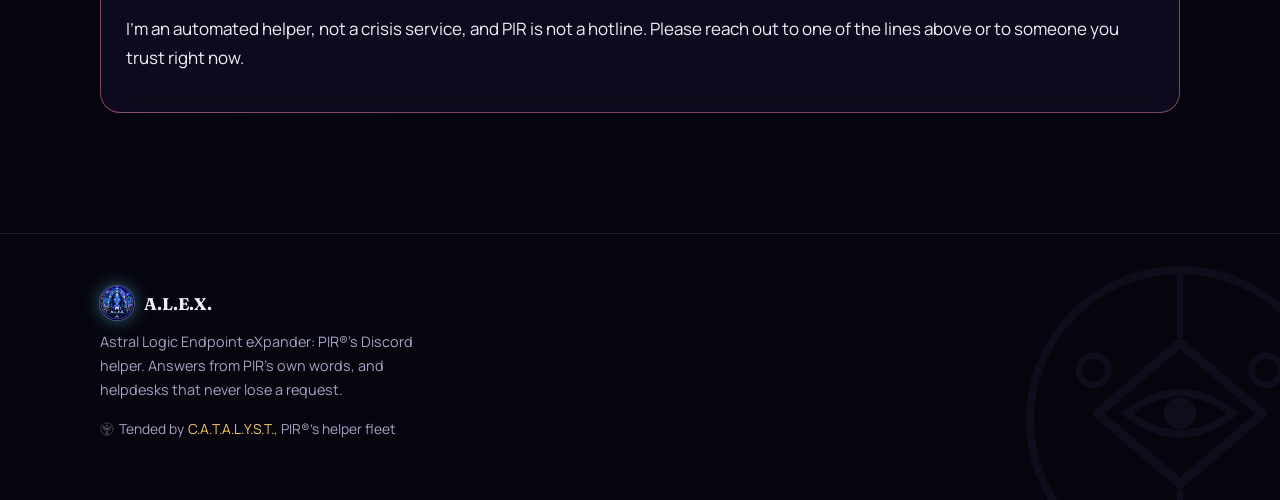
==== commit 10296250: "sync: rebuild from alex-desk@f51fc9e" ====
--- a/index.html
+++ b/index.html
@@ -29,13 +29,15 @@
 <link rel="stylesheet" href="https://cdn.jsdelivr.net/npm/@phosphor-icons/web@2.1.2/src/fill/style.css">
 <link rel="stylesheet" href="https://cdn.jsdelivr.net/npm/@phosphor-icons/web@2.1.2/src/regular/style.css">
 <script>try{var t=localStorage.getItem('pir-theme');document.documentElement.dataset.theme=(t==='light'||t==='dark')?t:'dark'}catch(e){document.documentElement.dataset.theme='dark'}</script>
-<!-- PIR's arrival kit (v1.2), from the hub: light, motion, contrast, text size and reading mode
+<!-- PIR's arrival kit (v1.4), from the hub: light, motion, contrast, text size and reading mode
      (applied before first paint, so it loads here in <head>), the navbar, footer, "/" search and the
      contact and community windows. No first-visit splash on the desks. -->
 <link rel="stylesheet" href="https://psychedelicsinrecovery.github.io/arrival/arrival.css">
 <link rel="stylesheet" href="https://psychedelicsinrecovery.github.io/arrival/org.css">
 <script src="https://psychedelicsinrecovery.github.io/arrival/org.js"></script>
-<script>(function(A){if(!A)return;A.nav={"label": "A.L.E.X. and the helpdesks", "fold": 1100, "items": [{"id": "alex", "label": "A.L.E.X.", "icon": "planet", "href": "https://psychedelicsinrecovery.github.io/alex-desk-public/", "note": "PIR's Discord helper", "priority": 2}, {"id": "inside", "label": "Inside an answer", "icon": "sparkle", "href": "https://psychedelicsinrecovery.github.io/alex-desk-public/#inside", "note": "Follow a question through the engine", "priority": 1}, {"id": "desks", "label": "Helpdesks", "icon": "ticket", "priority": 3, "items": [{"id": "litcom", "label": "LitCom Desk", "icon": "scroll", "href": "https://psychedelicsinrecovery.github.io/litcom-desk-public/", "note": "Literature requests, corrections and ideas"}, {"id": "techcom", "label": "TechCom Desk", "icon": "desktop", "href": "https://psychedelicsinrecovery.github.io/techcom-desk-public/", "note": "Website, email, forms, Zoom and calendar"}, {"id": "githubdesk", "label": "GitHubDesk", "icon": "github-logo", "href": "https://psychedelicsinrecovery.github.io/github-desk-public/", "note": "PIR's GitHub repos, Pages and access"}, {"id": "prdesk", "label": "PR Desk", "icon": "megaphone", "href": "https://psychedelicsinrecovery.github.io/pr-desk-public/", "note": "Social, press, brand assets, De Vine News"}, {"id": "boarddesk", "label": "BoardDesk", "icon": "bank", "href": "https://github.com/psychedelicsinrecovery/board-of-directors-public#readme", "note": "Proposals and requests for PIR's Board"}, {"id": "web3", "label": "Web3 desk (preview)", "icon": "cube", "href": "https://psychedelicsinrecovery.github.io/alex-desk-public/web3.html", "note": "Testnet service badges. Not live"}]}, {"id": "webdesk", "label": "Web desk", "icon": "envelope-simple", "href": "https://psychedelicsinrecovery.github.io/alex-desk-public/portal.html", "note": "Open a ticket without Discord", "priority": 2}, {"id": "howto", "label": "How-to", "icon": "compass", "href": "https://psychedelicsinrecovery.github.io/alex-desk-public/howto.html", "note": "Using A.L.E.X. and the helpdesks", "priority": 3}, {"id": "alexmap", "label": "Map", "icon": "map-trifold", "href": "https://psychedelicsinrecovery.github.io/alex-desk-public/map.html", "note": "Every page and desk, at a glance", "priority": 1}, {"id": "involved", "label": "Get involved", "icon": "hand-heart", "priority": 2, "items": [{"id": "community", "label": "Community", "icon": "users-three", "href": "https://discord.gg/MyprTq8w95", "note": "Where the fellowship talks", "open": "community"}, {"id": "contact", "label": "Reach out", "icon": "envelope-simple", "href": "https://www.psychedelicsinrecovery.org/contact/", "note": "Every way to reach PIR, in one place", "open": "contact"}, {"id": "serve", "label": "I'd like to serve", "icon": "hand-heart", "href": "https://psychedelicsinrecovery.github.io/alex-desk-public/portal.html#desk=techcom&serve=1", "note": "A short volunteer form, after email sign-in"}, {"id": "donate", "label": "Donate", "icon": "heart", "href": "https://psychedelicsinrecovery.github.io/donate/", "note": "Giving to PIR, and thanks by name"}]}, {"id": "pir", "label": "PIR®", "icon": "house", "priority": 1, "items": [{"id": "hub", "label": "PIR® on GitHub", "icon": "house", "href": "https://psychedelicsinrecovery.github.io/", "note": "PIR's hub, where the work is open"}, {"id": "porch", "label": "AstroLog", "icon": "door-open", "href": "https://psychedelicsinrecovery.github.io/changelog-astro-public/", "note": "What's shipped, and how it works"}, {"id": "everything", "label": "Map of everything", "icon": "map-trifold", "href": "https://psychedelicsinrecovery.github.io/changelog-astro-public/map", "note": "Every PIR page and desk, with pictures"}, {"id": "home", "label": "psychedelicsinrecovery.org", "icon": "globe", "href": "https://www.psychedelicsinrecovery.org", "note": "PIR's main site"}, {"id": "catalyst", "label": "C.A.T.A.L.Y.S.T.", "icon": "sparkle", "href": "https://psychedelicsinrecovery.github.io/catalyst-desk-public/", "note": "The helpers who tend A.L.E.X."}, {"id": "alexandrina", "label": "Alexandrina", "icon": "flame", "href": "https://drasticstatic.github.io/alexandrina-public-preview/", "note": "The engine A.L.E.X. runs on"}, {"id": "crisis", "label": "Crisis resources", "icon": "lifebuoy", "href": "https://www.psychedelicsinrecovery.org/crisis-resources/", "note": "Need help right now? Call or text 988 (US)"}]}]};A.footer={"label": "A.L.E.X., the helpdesks and PIR®", "groups": [{"label": "A.L.E.X.", "icon": "planet", "items": [{"id": "howto", "label": "How-to", "icon": "compass", "href": "https://psychedelicsinrecovery.github.io/alex-desk-public/howto.html", "note": "Using A.L.E.X. and the helpdesks", "priority": 3}, {"id": "privacy", "label": "Privacy", "icon": "lock-key", "href": "https://psychedelicsinrecovery.github.io/alex-desk-public/privacy.html"}, {"id": "terms", "label": "Terms", "icon": "scroll", "href": "https://psychedelicsinrecovery.github.io/alex-desk-public/terms.html"}, {"id": "roadmap", "label": "Roadmap", "icon": "path", "href": "https://psychedelicsinrecovery.github.io/alex-desk-public/roadmap.html"}, {"id": "sustainability", "label": "Sustainability", "icon": "plant", "href": "https://psychedelicsinrecovery.github.io/alex-desk-public/sustainability.html"}, {"id": "repo", "label": "Public repo", "icon": "github-logo", "href": "https://github.com/psychedelicsinrecovery/alex-desk-public"}, {"id": "alexmap", "label": "Map", "icon": "map-trifold", "href": "https://psychedelicsinrecovery.github.io/alex-desk-public/map.html", "note": "Every page and desk, at a glance", "priority": 1}, {"id": "walkthrough", "label": "How A.L.E.X. works", "icon": "book-open-text", "href": "https://psychedelicsinrecovery.github.io/changelog-astro-public/library/how-alex-works"}]}, {"label": "Helpdesks", "icon": "ticket", "items": [{"id": "litcom", "label": "LitCom Desk", "icon": "scroll", "href": "https://psychedelicsinrecovery.github.io/litcom-desk-public/", "note": "Literature requests, corrections and ideas"}, {"id": "techcom", "label": "TechCom Desk", "icon": "desktop", "href": "https://psychedelicsinrecovery.github.io/techcom-desk-public/", "note": "Website, email, forms, Zoom and calendar"}, {"id": "githubdesk", "label": "GitHubDesk", "icon": "github-logo", "href": "https://psychedelicsinrecovery.github.io/github-desk-public/", "note": "PIR's GitHub repos, Pages and access"}, {"id": "prdesk", "label": "PR Desk", "icon": "megaphone", "href": "https://psychedelicsinrecovery.github.io/pr-desk-public/", "note": "Social, press, brand assets, De Vine News"}, {"id": "boarddesk", "label": "BoardDesk", "icon": "bank", "href": "https://github.com/psychedelicsinrecovery/board-of-directors-public#readme", "note": "Proposals and requests for PIR's Board"}, {"id": "webdesk", "label": "Web desk", "icon": "envelope-simple", "href": "https://psychedelicsinrecovery.github.io/alex-desk-public/portal.html", "note": "Open a ticket without Discord", "priority": 2}, {"id": "web3", "label": "Web3 desk (preview)", "icon": "cube", "href": "https://psychedelicsinrecovery.github.io/alex-desk-public/web3.html", "note": "Testnet service badges. Not live"}]}, {"label": "PIR®", "icon": "house", "items": [{"id": "community", "label": "Community", "icon": "users-three", "href": "https://discord.gg/MyprTq8w95", "note": "Where the fellowship talks", "open": "community"}, {"id": "hub", "label": "PIR® on GitHub", "icon": "house", "href": "https://psychedelicsinrecovery.github.io/", "note": "PIR's hub, where the work is open"}, {"id": "contacts", "label": "Contacts", "icon": "address-book", "href": "https://github.com/psychedelicsinrecovery/.github/blob/main/CONTACTS.md", "open": "contact"}, {"id": "donate", "label": "Donate", "icon": "heart", "href": "https://psychedelicsinrecovery.github.io/donate/", "note": "Giving to PIR, and thanks by name"}, {"id": "alexandrina", "label": "Alexandrina", "icon": "flame", "href": "https://drasticstatic.github.io/alexandrina-public-preview/", "note": "The engine A.L.E.X. runs on"}, {"id": "catalyst", "label": "C.A.T.A.L.Y.S.T.", "icon": "sparkle", "href": "https://psychedelicsinrecovery.github.io/catalyst-desk-public/", "note": "The helpers who tend A.L.E.X."}, {"id": "crisis", "label": "Crisis resources", "icon": "lifebuoy", "href": "https://www.psychedelicsinrecovery.org/crisis-resources/", "note": "Need help right now? Call or text 988 (US)"}]}], "note": "Code here is MIT licensed and the words are CC BY-SA 4.0. PIR® and Psychedelics In Recovery™ are marks of Psychedelics In Recovery, a 501(&zwnj;c)(3) nonprofit."};A.community=Object.assign({},A.community,{intercept:false});var copy=function(c){return function(){var t=document.querySelector('.toast'),say=function(m){if(!t)return;t.textContent=m;t.classList.add('show');setTimeout(function(){t.classList.remove('show')},1800)};try{navigator.clipboard.writeText(c).then(function(){say('Copied '+c+'. Paste it in PIR\'s Discord')},function(){say(c)})}catch(e){say(c)}}};window.ARRIVAL_SITE={items:[{"t": "Follow a question through the engine", "k": "section", "i": "sparkle", "h": "https://psychedelicsinrecovery.github.io/alex-desk-public/#inside"}, {"t": "Ways to talk to A.L.E.X.", "k": "section", "i": "chats-circle", "h": "https://psychedelicsinrecovery.github.io/alex-desk-public/#talk"}, {"t": "Four promises", "k": "section", "i": "handshake", "h": "https://psychedelicsinrecovery.github.io/alex-desk-public/#promises"}, {"t": "A ticket's journey", "k": "section", "i": "ticket", "h": "https://psychedelicsinrecovery.github.io/alex-desk-public/#journey"}, {"t": "The helpdesks", "k": "section", "i": "cards", "h": "https://psychedelicsinrecovery.github.io/alex-desk-public/#desks"}, {"t": "An alexandrine for A.L.E.X.", "k": "section", "i": "feather", "h": "https://psychedelicsinrecovery.github.io/alex-desk-public/#poem"}, {"t": "Under the hood", "k": "section", "i": "gear-six", "h": "https://psychedelicsinrecovery.github.io/alex-desk-public/#engine"}].map(function(x){if(x.copy)x.run=copy(x.copy);return x})};})(window.ARRIVAL);</script>
+<!-- kit:begin (generated by alex-desk/site/build.py; edit A_NAV / footer_groups there) -->
+<script>(function(A){if(!A)return;A.nav={"label": "A.L.E.X. and the helpdesks", "fold": 1100, "items": [{"id": "alex", "label": "A.L.E.X.", "icon": "planet", "href": "https://psychedelicsinrecovery.github.io/alex-desk-public/", "note": "PIR's Discord helper", "priority": 2}, {"id": "inside", "label": "Inside an answer", "icon": "sparkle", "href": "https://psychedelicsinrecovery.github.io/alex-desk-public/#inside", "note": "Follow a question through the engine", "priority": 1}, {"id": "desks", "label": "Helpdesks", "icon": "ticket", "priority": 3, "groups": [{"label": "Committee desks", "icon": "users-three", "items": [{"id": "gsrdesk", "label": "GSR Desk", "icon": "users-three", "href": "https://psychedelicsinrecovery.github.io/gsr-desk-public/", "note": "Group reports, service positions, the fellowship's record"}, {"id": "prdesk", "label": "PR Desk", "icon": "megaphone", "href": "https://psychedelicsinrecovery.github.io/pr-desk-public/", "note": "Social, press, brand assets, De Vine News"}, {"id": "techcom", "label": "TechCom Desk", "icon": "desktop", "href": "https://psychedelicsinrecovery.github.io/techcom-desk-public/", "note": "Website, email, forms, Zoom and calendar"}, {"id": "litcom", "label": "LitCom Desk", "icon": "scroll", "href": "https://psychedelicsinrecovery.github.io/litcom-desk-public/", "note": "Literature requests, corrections and ideas"}, {"id": "boarddesk", "label": "BoardDesk", "icon": "bank", "href": "https://psychedelicsinrecovery.github.io/board-desk-public/", "note": "Proposals and requests for PIR's Board"}]}, {"label": "Infrastructure desks", "icon": "wrench", "items": [{"id": "githubdesk", "label": "GitHubDesk", "icon": "github-logo", "href": "https://psychedelicsinrecovery.github.io/github-desk-public/", "note": "PIR's GitHub repos, Pages and access"}, {"id": "web3", "label": "Web3 desk (preview)", "icon": "cube", "href": "https://psychedelicsinrecovery.github.io/alex-desk-public/web3.html", "note": "Testnet service badges. Not live"}]}]}, {"id": "webdesk", "label": "Web desk", "icon": "envelope-simple", "href": "https://psychedelicsinrecovery.github.io/alex-desk-public/portal.html", "note": "Open a ticket without Discord", "priority": 2}, {"id": "howto", "label": "How-to", "icon": "compass", "href": "https://psychedelicsinrecovery.github.io/alex-desk-public/howto.html", "note": "Using A.L.E.X. and the helpdesks", "priority": 3}, {"id": "alexmap", "label": "Map", "icon": "map-trifold", "href": "https://psychedelicsinrecovery.github.io/alex-desk-public/map.html", "note": "Every page and desk, at a glance", "priority": 1}, {"id": "involved", "label": "Get involved", "icon": "hand-heart", "priority": 2, "items": [{"id": "community", "label": "Community", "icon": "users-three", "href": "https://discord.gg/MyprTq8w95", "note": "Where the fellowship talks", "open": "community"}, {"id": "contact", "label": "Reach out", "icon": "envelope-simple", "href": "https://www.psychedelicsinrecovery.org/contact/", "note": "Every way to reach PIR, in one place", "open": "contact"}, {"id": "serve", "label": "I'd like to serve", "icon": "hand-heart", "href": "https://psychedelicsinrecovery.github.io/alex-desk-public/portal.html#desk=techcom&serve=1", "note": "A short volunteer form, after email sign-in"}, {"id": "donate", "label": "Donate", "icon": "heart", "href": "https://psychedelicsinrecovery.github.io/donate/", "note": "Giving to PIR, and thanks by name"}]}, {"id": "pir", "label": "PIR®", "icon": "house", "priority": 1, "items": [{"id": "hub", "label": "PIR® on GitHub", "icon": "house", "href": "https://psychedelicsinrecovery.github.io/", "note": "PIR's hub, where the work is open"}, {"id": "porch", "label": "AstroLog", "icon": "door-open", "href": "https://psychedelicsinrecovery.github.io/changelog-astro-public/", "note": "What's shipped, and how it works"}, {"id": "everything", "label": "Map of everything", "icon": "map-trifold", "href": "https://psychedelicsinrecovery.github.io/changelog-astro-public/map", "note": "Every PIR page and desk, with pictures"}, {"id": "home", "label": "psychedelicsinrecovery.org", "icon": "globe", "href": "https://www.psychedelicsinrecovery.org", "note": "PIR's main site"}, {"id": "catalyst", "label": "C.A.T.A.L.Y.S.T.", "icon": "sparkle", "href": "https://psychedelicsinrecovery.github.io/catalyst-desk-public/", "note": "The helpers who tend A.L.E.X."}, {"id": "alexandrina", "label": "Alexandrina", "icon": "flame", "href": "https://drasticstatic.github.io/alexandrina-public-preview/", "note": "The engine A.L.E.X. runs on"}, {"id": "crisis", "label": "Crisis resources", "icon": "lifebuoy", "href": "https://www.psychedelicsinrecovery.org/crisis-resources/", "note": "Need help right now? Call or text 988 (US)"}]}]};A.footer={"label": "A.L.E.X., the helpdesks and PIR®", "groups": [{"label": "A.L.E.X.", "icon": "planet", "items": [{"id": "howto", "label": "How-to", "icon": "compass", "href": "https://psychedelicsinrecovery.github.io/alex-desk-public/howto.html", "note": "Using A.L.E.X. and the helpdesks", "priority": 3}, {"id": "privacy", "label": "Privacy", "icon": "lock-key", "href": "https://psychedelicsinrecovery.github.io/alex-desk-public/privacy.html"}, {"id": "terms", "label": "Terms", "icon": "scroll", "href": "https://psychedelicsinrecovery.github.io/alex-desk-public/terms.html"}, {"id": "roadmap", "label": "Roadmap", "icon": "path", "href": "https://psychedelicsinrecovery.github.io/alex-desk-public/roadmap.html"}, {"id": "sustainability", "label": "Sustainability", "icon": "plant", "href": "https://psychedelicsinrecovery.github.io/alex-desk-public/sustainability.html"}, {"id": "repo", "label": "Public repo", "icon": "github-logo", "href": "https://github.com/psychedelicsinrecovery/alex-desk-public"}, {"id": "alexmap", "label": "Map", "icon": "map-trifold", "href": "https://psychedelicsinrecovery.github.io/alex-desk-public/map.html", "note": "Every page and desk, at a glance", "priority": 1}, {"id": "walkthrough", "label": "How A.L.E.X. works", "icon": "book-open-text", "href": "https://psychedelicsinrecovery.github.io/changelog-astro-public/library/how-alex-works"}]}, {"label": "Helpdesks", "icon": "ticket", "items": [{"id": "gsrdesk", "label": "GSR Desk", "icon": "users-three", "href": "https://psychedelicsinrecovery.github.io/gsr-desk-public/", "note": "Group reports, service positions, the fellowship's record"}, {"id": "prdesk", "label": "PR Desk", "icon": "megaphone", "href": "https://psychedelicsinrecovery.github.io/pr-desk-public/", "note": "Social, press, brand assets, De Vine News"}, {"id": "techcom", "label": "TechCom Desk", "icon": "desktop", "href": "https://psychedelicsinrecovery.github.io/techcom-desk-public/", "note": "Website, email, forms, Zoom and calendar"}, {"id": "litcom", "label": "LitCom Desk", "icon": "scroll", "href": "https://psychedelicsinrecovery.github.io/litcom-desk-public/", "note": "Literature requests, corrections and ideas"}, {"id": "boarddesk", "label": "BoardDesk", "icon": "bank", "href": "https://psychedelicsinrecovery.github.io/board-desk-public/", "note": "Proposals and requests for PIR's Board"}, {"id": "githubdesk", "label": "GitHubDesk", "icon": "github-logo", "href": "https://psychedelicsinrecovery.github.io/github-desk-public/", "note": "PIR's GitHub repos, Pages and access"}, {"id": "webdesk", "label": "Web desk", "icon": "envelope-simple", "href": "https://psychedelicsinrecovery.github.io/alex-desk-public/portal.html", "note": "Open a ticket without Discord", "priority": 2}, {"id": "web3", "label": "Web3 desk (preview)", "icon": "cube", "href": "https://psychedelicsinrecovery.github.io/alex-desk-public/web3.html", "note": "Testnet service badges. Not live"}]}, {"label": "PIR®", "icon": "house", "items": [{"id": "community", "label": "Community", "icon": "users-three", "href": "https://discord.gg/MyprTq8w95", "note": "Where the fellowship talks", "open": "community"}, {"id": "hub", "label": "PIR® on GitHub", "icon": "house", "href": "https://psychedelicsinrecovery.github.io/", "note": "PIR's hub, where the work is open"}, {"id": "contacts", "label": "Contacts", "icon": "address-book", "href": "https://github.com/psychedelicsinrecovery/.github/blob/main/CONTACTS.md", "open": "contact"}, {"id": "donate", "label": "Donate", "icon": "heart", "href": "https://psychedelicsinrecovery.github.io/donate/", "note": "Giving to PIR, and thanks by name"}, {"id": "alexandrina", "label": "Alexandrina", "icon": "flame", "href": "https://drasticstatic.github.io/alexandrina-public-preview/", "note": "The engine A.L.E.X. runs on"}, {"id": "catalyst", "label": "C.A.T.A.L.Y.S.T.", "icon": "sparkle", "href": "https://psychedelicsinrecovery.github.io/catalyst-desk-public/", "note": "The helpers who tend A.L.E.X."}, {"id": "crisis", "label": "Crisis resources", "icon": "lifebuoy", "href": "https://www.psychedelicsinrecovery.org/crisis-resources/", "note": "Need help right now? Call or text 988 (US)"}]}], "note": "Code here is MIT licensed and the words are CC BY-SA 4.0. PIR® and Psychedelics In Recovery™ are marks of Psychedelics In Recovery, a 501(&zwnj;c)(3) nonprofit."};A.community=Object.assign({},A.community,{intercept:false});var copy=function(c){return function(){var t=document.querySelector('.toast'),say=function(m){if(!t)return;t.textContent=m;t.classList.add('show');setTimeout(function(){t.classList.remove('show')},1800)};try{navigator.clipboard.writeText(c).then(function(){say('Copied '+c+'. Paste it in PIR\'s Discord')},function(){say(c)})}catch(e){say(c)}}};window.ARRIVAL_SITE={items:[{"t": "Follow a question through the engine", "k": "section", "i": "sparkle", "h": "https://psychedelicsinrecovery.github.io/alex-desk-public/#inside"}, {"t": "Ways to talk to A.L.E.X.", "k": "section", "i": "chats-circle", "h": "https://psychedelicsinrecovery.github.io/alex-desk-public/#talk"}, {"t": "Four promises", "k": "section", "i": "handshake", "h": "https://psychedelicsinrecovery.github.io/alex-desk-public/#promises"}, {"t": "A ticket's journey", "k": "section", "i": "ticket", "h": "https://psychedelicsinrecovery.github.io/alex-desk-public/#journey"}, {"t": "The helpdesks", "k": "section", "i": "cards", "h": "https://psychedelicsinrecovery.github.io/alex-desk-public/#desks"}, {"t": "An alexandrine for A.L.E.X.", "k": "section", "i": "feather", "h": "https://psychedelicsinrecovery.github.io/alex-desk-public/#poem"}, {"t": "Under the hood", "k": "section", "i": "gear-six", "h": "https://psychedelicsinrecovery.github.io/alex-desk-public/#engine"}].map(function(x){if(x.copy)x.run=copy(x.copy);return x})};})(window.ARRIVAL);</script>
+<!-- kit:end -->
 <script src="https://psychedelicsinrecovery.github.io/arrival/arrival.js"></script>
 <link rel="stylesheet" href="assets/alex.css">
 </head>
@@ -140,10 +142,10 @@
 <section id="desks"><div class="wrap">
   <div class="desks-head reveal">
     <figure class="desk-art"><img src="assets/alex-hero-square.jpg" alt="A.L.E.X. holding a glowing orb, surrounded by the LitCom, TechCom, GitHubDesk, PR, Moderation and Discord desks" width="640" height="640" loading="lazy"></figure>
-    <div class="head"><div class="eyebrow">The helpdesks</div><h2>Six desks, one front door</h2>
+    <div class="head"><div class="eyebrow">The helpdesks</div><h2>Seven desks, one front door</h2>
     <p class="muted">Not sure which one? Ask A.L.E.X. first. Under any answer, <b>Turn into a ticket</b> suggests the right team for you. Not on Discord? Every desk opens on the <a href="portal.html">web desk</a> with a password-free email link.</p></div>
   </div>
-  <div class="grid g3"><a class="card desk spot reveal" href="https://psychedelicsinrecovery.github.io/litcom-desk-public/"><span class="ico"><i class="ph-fill ph-scroll" aria-hidden="true"></i></span><h3>LitCom</h3><div><button class="chip" data-copy="/litcom" type="button">/litcom<span class="cp">copy</span></button></div><p>Literature requests, corrections and ideas</p><span class="go">desk portal <i class="ph-fill ph-arrow-right" aria-hidden="true"></i></span></a><a class="card desk spot reveal" href="https://psychedelicsinrecovery.github.io/techcom-desk-public/"><span class="ico"><i class="ph-fill ph-desktop" aria-hidden="true"></i></span><h3>TechCom</h3><div><button class="chip" data-copy="/techcom" type="button">/techcom<span class="cp">copy</span></button></div><p>Website, email, forms, Zoom and calendar</p><span class="go">desk portal <i class="ph-fill ph-arrow-right" aria-hidden="true"></i></span></a><a class="card desk spot reveal" href="https://psychedelicsinrecovery.github.io/github-desk-public/"><span class="ico"><i class="ph-fill ph-github-logo" aria-hidden="true"></i></span><h3>GitHubDesk</h3><div><button class="chip" data-copy="/github" type="button">/github<span class="cp">copy</span></button></div><p>PIR's GitHub repos, Pages and access</p><span class="go">desk portal <i class="ph-fill ph-arrow-right" aria-hidden="true"></i></span></a><a class="card desk spot reveal" href="https://psychedelicsinrecovery.github.io/pr-desk-public/"><span class="ico"><i class="ph-fill ph-megaphone" aria-hidden="true"></i></span><h3>PR Desk</h3><div><button class="chip" data-copy="/pr" type="button">/pr<span class="cp">copy</span></button></div><p>Social, press, brand assets, De Vine News</p><span class="go">desk portal <i class="ph-fill ph-arrow-right" aria-hidden="true"></i></span></a><a class="card desk spot reveal" href="https://github.com/psychedelicsinrecovery/board-of-directors-public#readme"><span class="ico"><i class="ph-fill ph-bank" aria-hidden="true"></i></span><h3>BoardDesk</h3><div><button class="chip" data-copy="/board" type="button">/board<span class="cp">copy</span></button></div><p>Proposals and requests for PIR's Board</p><span class="go">desk portal <i class="ph-fill ph-arrow-right" aria-hidden="true"></i></span></a><div class="card desk spot reveal"><span class="ico"><i class="ph-fill ph-shield-check" aria-hidden="true"></i></span><h3>Moderation</h3><div><button class="chip" data-copy="/mod" type="button">/mod<span class="cp">copy</span></button></div><p>Privately reach PIR's Discord moderators, or right-click any message → Apps → Report to mods.</p><span class="go">Discord only, never logged to GitHub</span></div></div>
+  <div class="grid g3"><a class="card desk spot reveal" href="https://psychedelicsinrecovery.github.io/gsr-desk-public/"><span class="ico"><i class="ph-fill ph-users-three" aria-hidden="true"></i></span><h3>GSR Desk</h3><div><span class="chip" style="cursor:default">/gsr coming soon</span></div><p>Group reports, service positions and the fellowship's record. Its ticket queue is being wired; the monthly reports form works today.</p><span class="go">desk portal <i class="ph-fill ph-arrow-right" aria-hidden="true"></i></span></a><a class="card desk spot reveal" href="https://psychedelicsinrecovery.github.io/litcom-desk-public/"><span class="ico"><i class="ph-fill ph-scroll" aria-hidden="true"></i></span><h3>LitCom</h3><div><button class="chip" data-copy="/litcom" type="button">/litcom<span class="cp">copy</span></button></div><p>Literature requests, corrections and ideas</p><span class="go">desk portal <i class="ph-fill ph-arrow-right" aria-hidden="true"></i></span></a><a class="card desk spot reveal" href="https://psychedelicsinrecovery.github.io/techcom-desk-public/"><span class="ico"><i class="ph-fill ph-desktop" aria-hidden="true"></i></span><h3>TechCom</h3><div><button class="chip" data-copy="/techcom" type="button">/techcom<span class="cp">copy</span></button></div><p>Website, email, forms, Zoom and calendar</p><span class="go">desk portal <i class="ph-fill ph-arrow-right" aria-hidden="true"></i></span></a><a class="card desk spot reveal" href="https://psychedelicsinrecovery.github.io/github-desk-public/"><span class="ico"><i class="ph-fill ph-github-logo" aria-hidden="true"></i></span><h3>GitHubDesk</h3><div><button class="chip" data-copy="/github" type="button">/github<span class="cp">copy</span></button></div><p>PIR's GitHub repos, Pages and access</p><span class="go">desk portal <i class="ph-fill ph-arrow-right" aria-hidden="true"></i></span></a><a class="card desk spot reveal" href="https://psychedelicsinrecovery.github.io/pr-desk-public/"><span class="ico"><i class="ph-fill ph-megaphone" aria-hidden="true"></i></span><h3>PR Desk</h3><div><button class="chip" data-copy="/pr" type="button">/pr<span class="cp">copy</span></button></div><p>Social, press, brand assets, De Vine News</p><span class="go">desk portal <i class="ph-fill ph-arrow-right" aria-hidden="true"></i></span></a><a class="card desk spot reveal" href="https://psychedelicsinrecovery.github.io/board-desk-public/"><span class="ico"><i class="ph-fill ph-bank" aria-hidden="true"></i></span><h3>BoardDesk</h3><div><button class="chip" data-copy="/board" type="button">/board<span class="cp">copy</span></button></div><p>Proposals and requests for PIR's Board</p><span class="go">desk portal <i class="ph-fill ph-arrow-right" aria-hidden="true"></i></span></a><div class="card desk spot reveal"><span class="ico"><i class="ph-fill ph-shield-check" aria-hidden="true"></i></span><h3>Moderation</h3><div><button class="chip" data-copy="/mod" type="button">/mod<span class="cp">copy</span></button></div><p>Privately reach PIR's Discord moderators, or right-click any message → Apps → Report to mods.</p><span class="go">Discord only, never logged to GitHub</span></div></div>
   <p class="muted" style="margin-top:1.4rem"><i class="ph-fill ph-cube" aria-hidden="true"></i> <b>Coming next:</b> a testnet <a href="web3.html">Web3 desk</a> for anonymous, non-transferable service badges. A preview only: nothing is live, and nothing costs money. · <i class="ph-fill ph-hand-heart" aria-hidden="true"></i> Want to help? Tap <b>Serve</b> in the service-opportunities channel, or open the <a href="portal.html#desk=techcom&amp;serve=1">volunteer form</a>.</p>
 </div></section>
 
--- a/assets/alex.css
+++ b/assets/alex.css
@@ -217,6 +217,12 @@
 .sigil img{position:absolute;inset:8px;width:calc(100% - 16px);height:calc(100% - 16px);border-radius:50%;object-fit:cover}
 .sigil .glyph{position:absolute;right:-6px;bottom:-6px;width:58px;height:58px;border-radius:50%;display:grid;place-items:center;font-size:1.8rem;background:var(--panel-solid);border:1px solid var(--line-strong);box-shadow:var(--glow)}
 .desk-hero h1{font-size:clamp(2.5rem,6vw,4rem);font-weight:800;letter-spacing:-.03em;margin:.5rem 0 .4rem}
+/* The desks' primary action ("Open PIR's Discord") read faint against the desk's night sky: a ring,
+   a lift and a brighter gradient make it unmistakable in both lights (first a desk-local fix on
+   gsr-desk-public, 2026-10-17). */
+.desk-hero .btn.primary{box-shadow:0 0 0 2px rgba(241,237,251,.4),0 6px 20px rgba(6,5,14,.55);filter:brightness(1.14) saturate(1.12);font-weight:700}
+[data-theme="light"] .desk-hero .btn.primary{box-shadow:0 0 0 2px rgba(43,33,86,.35),0 6px 20px rgba(43,33,86,.25)}
+.desk-hero .btn.primary:hover{filter:brightness(1.2) saturate(1.15)}
 .lifecycle{display:flex;flex-wrap:wrap;gap:.4rem;align-items:center;font:600 .78rem var(--mono)}
 .lifecycle span{padding:.3rem .6rem;border-radius:999px;border:1px solid var(--line-strong);background:var(--panel-solid)}
 .lifecycle i{color:var(--faint);font-style:normal}
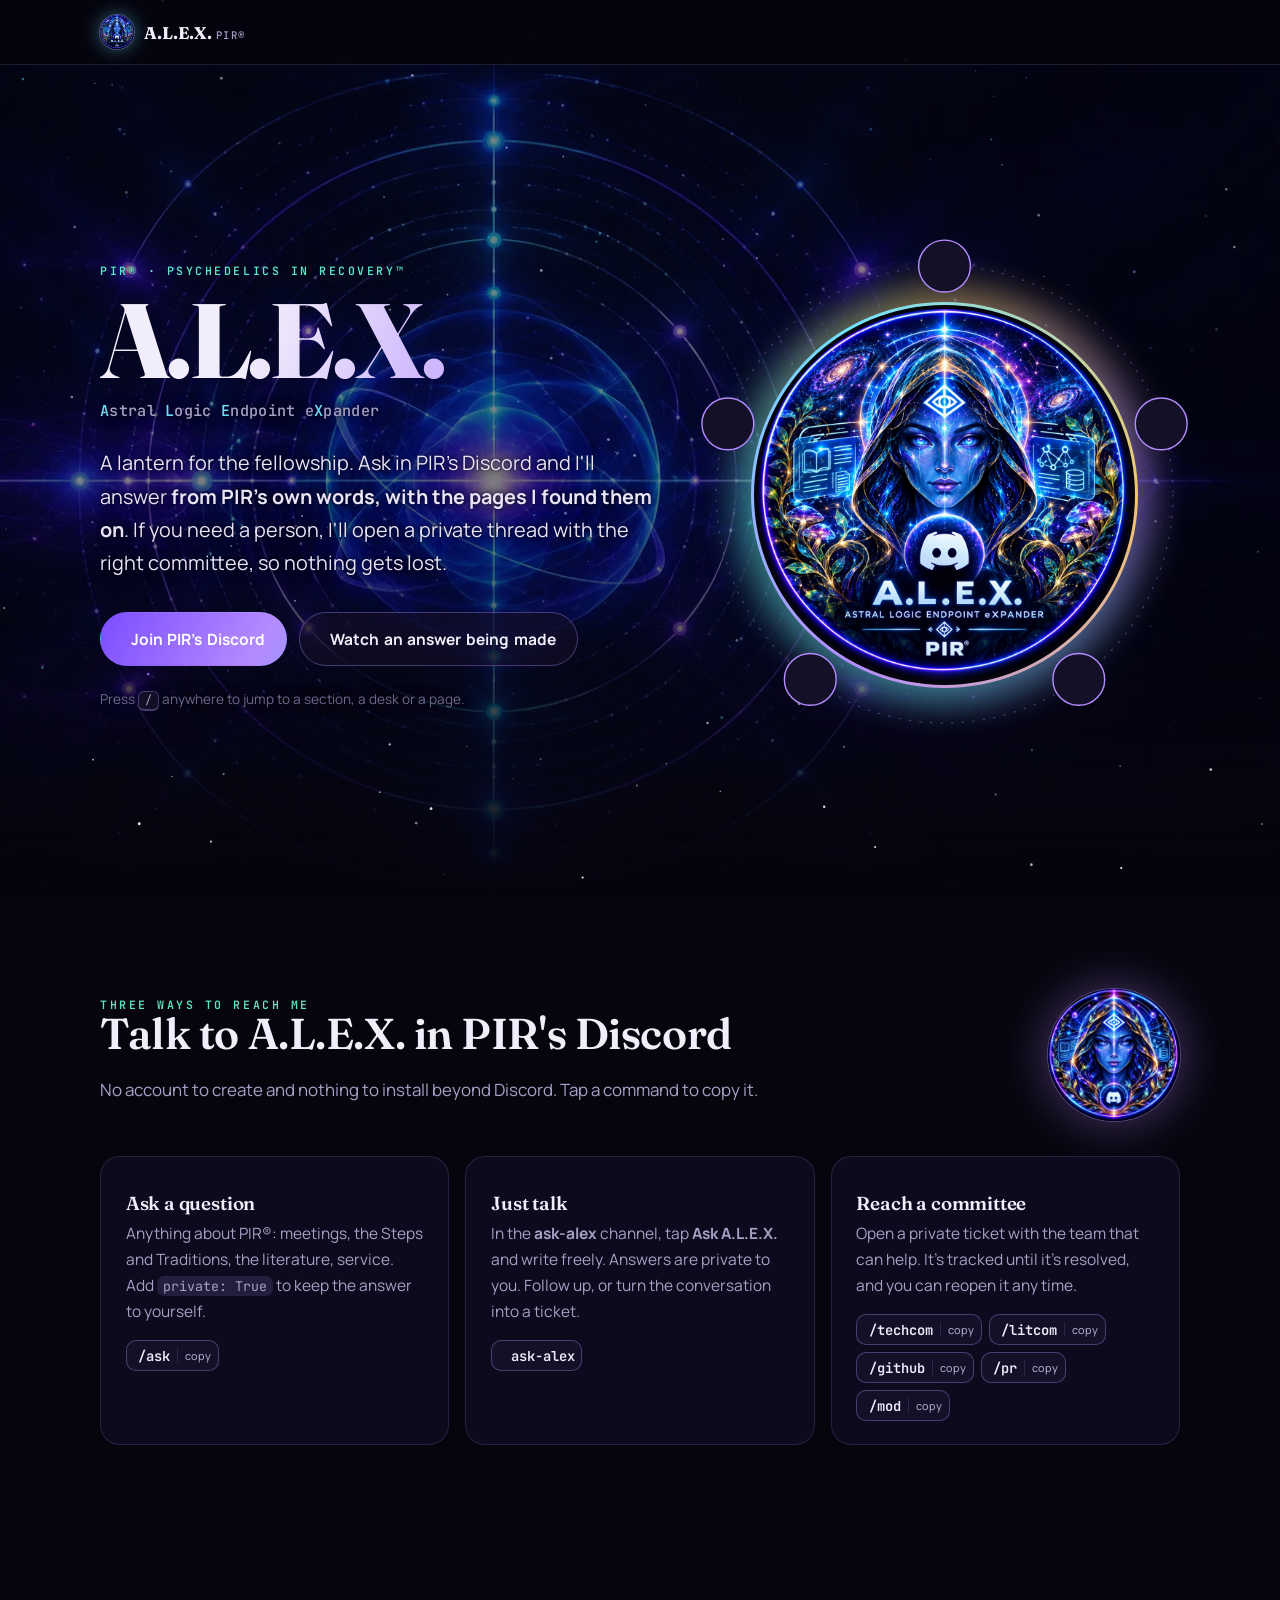
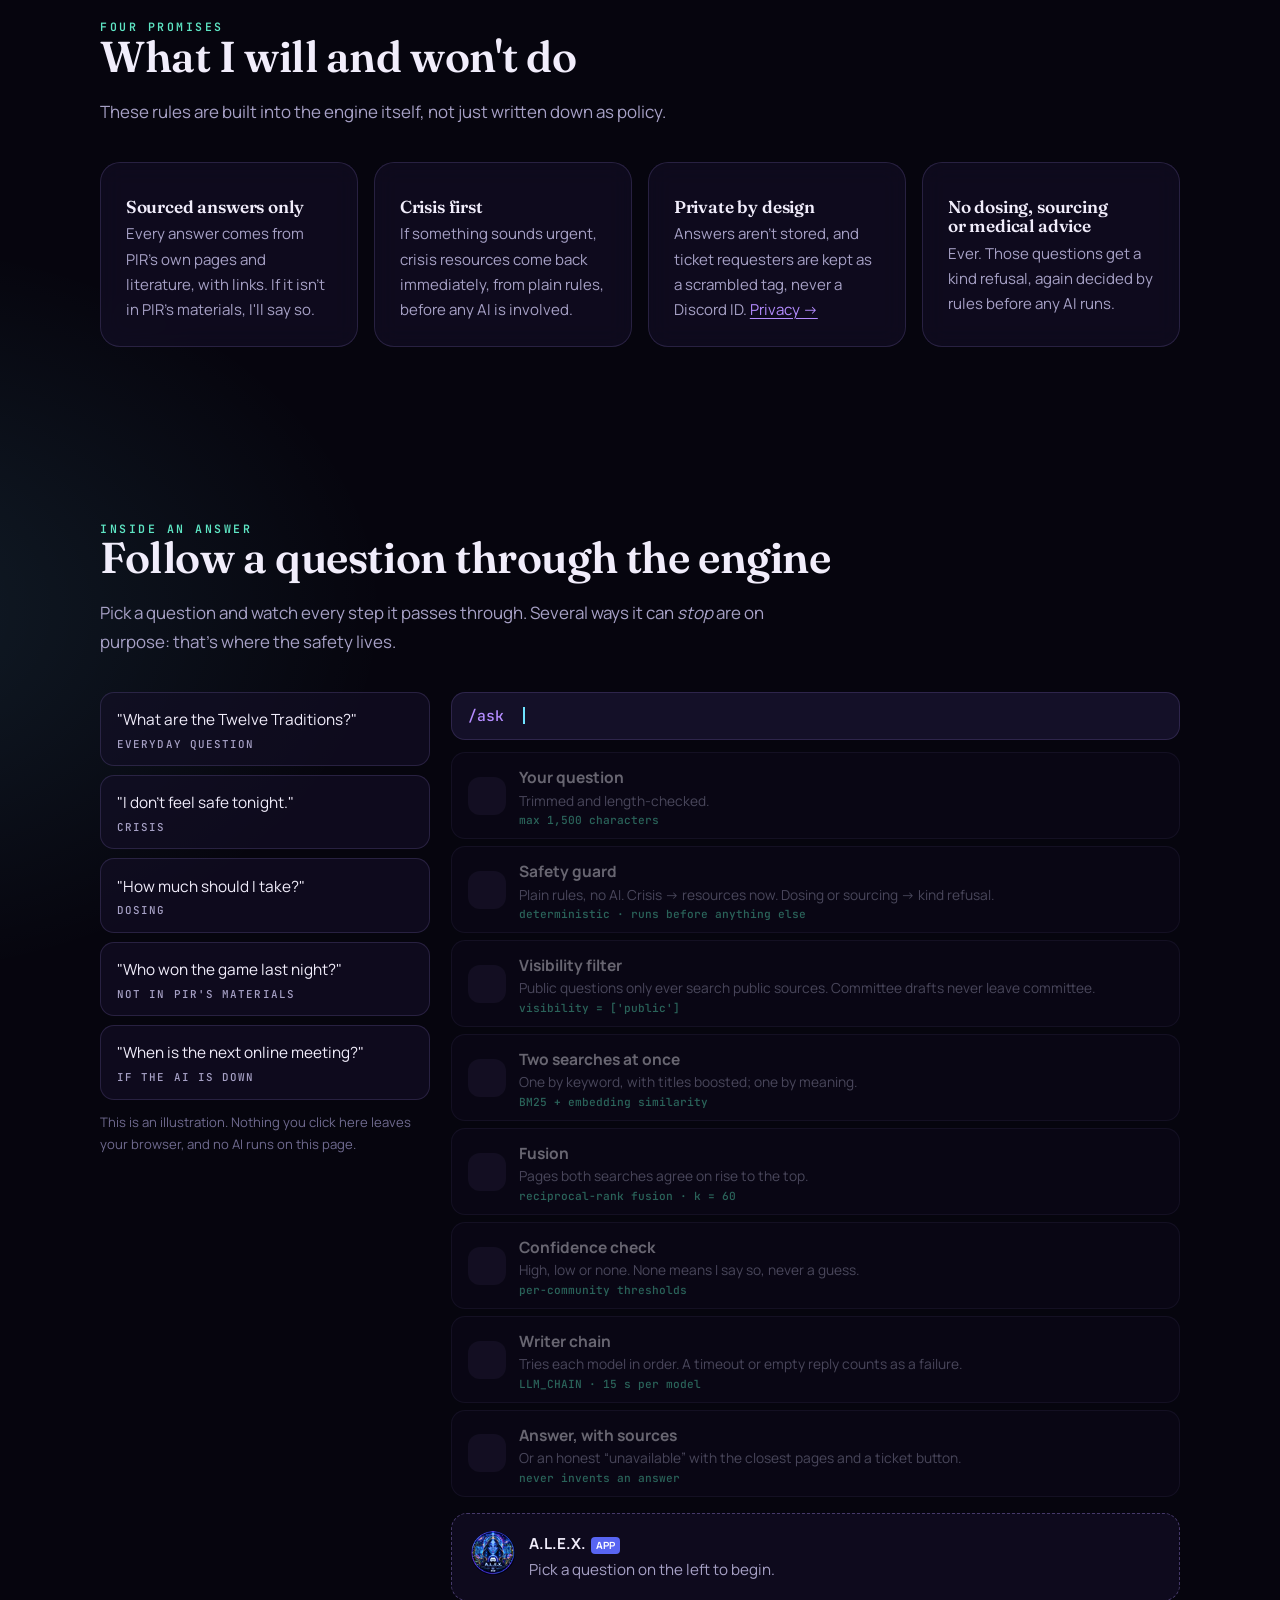
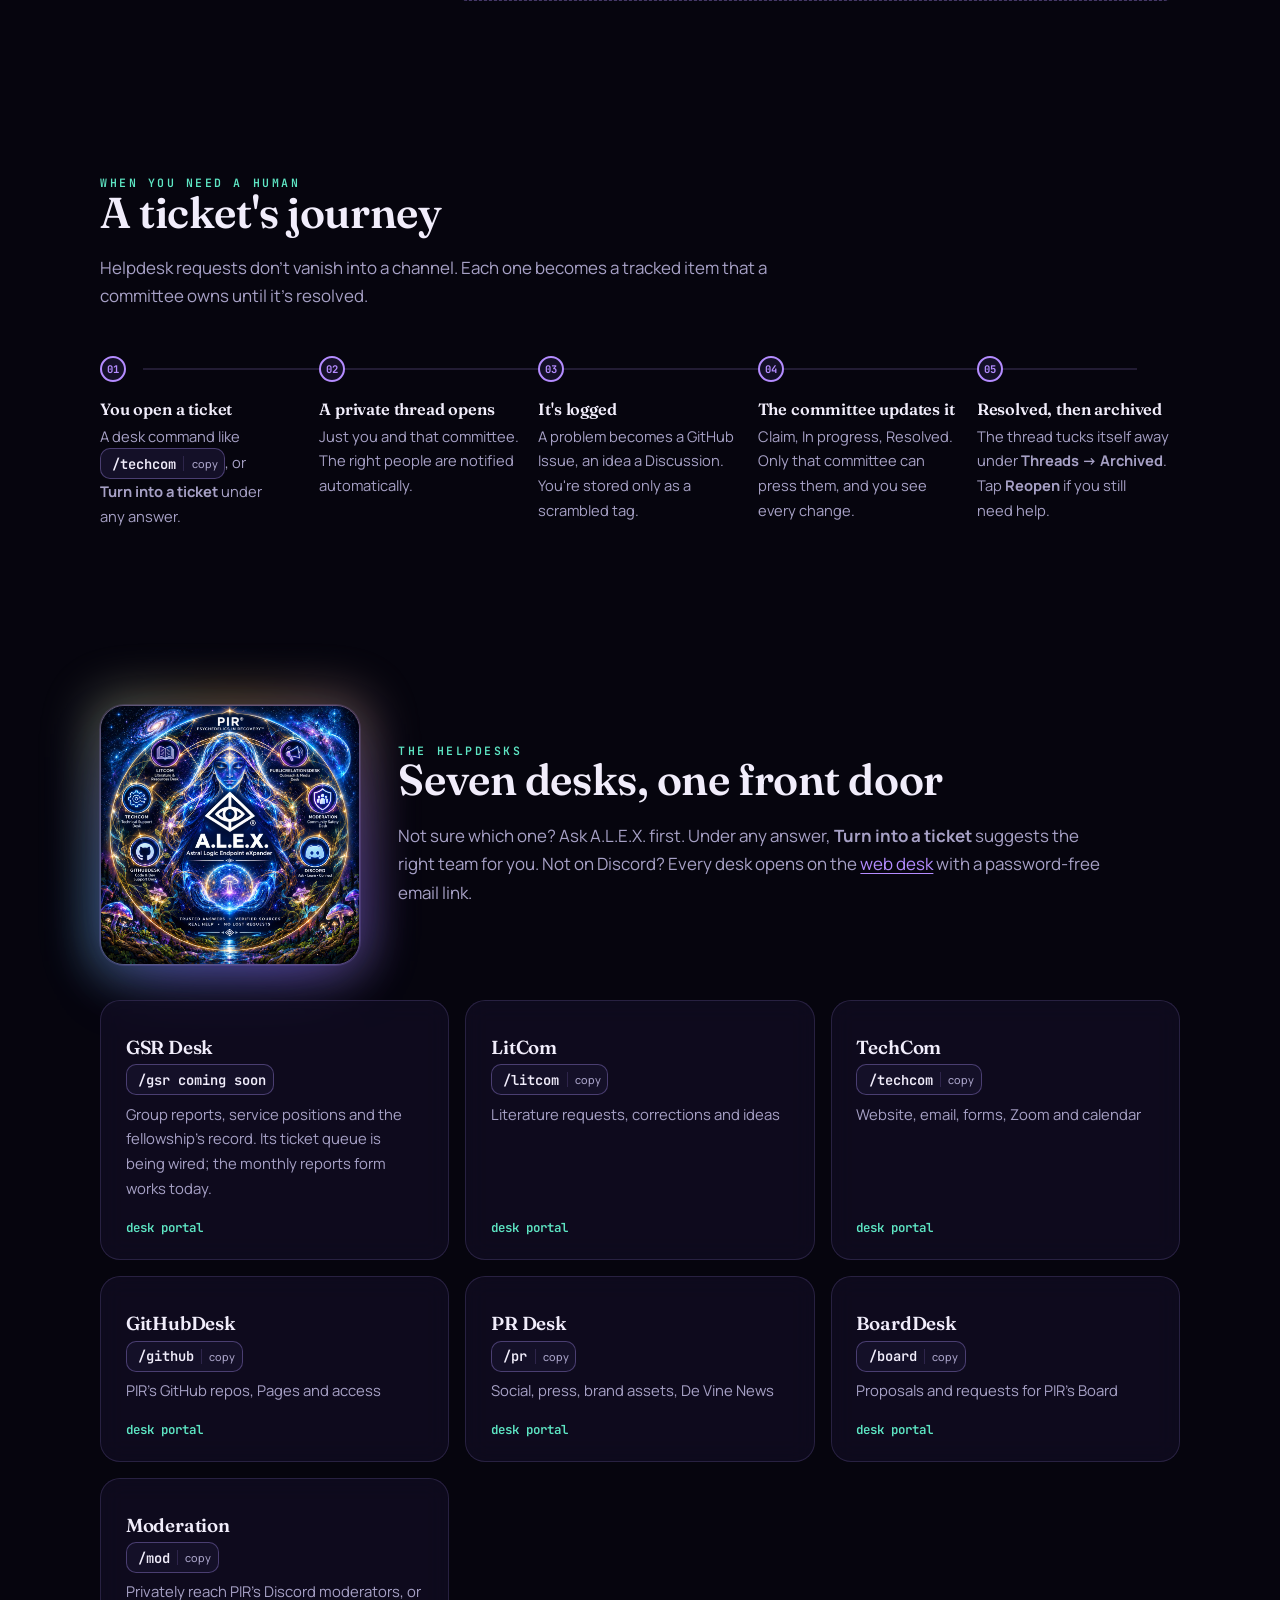
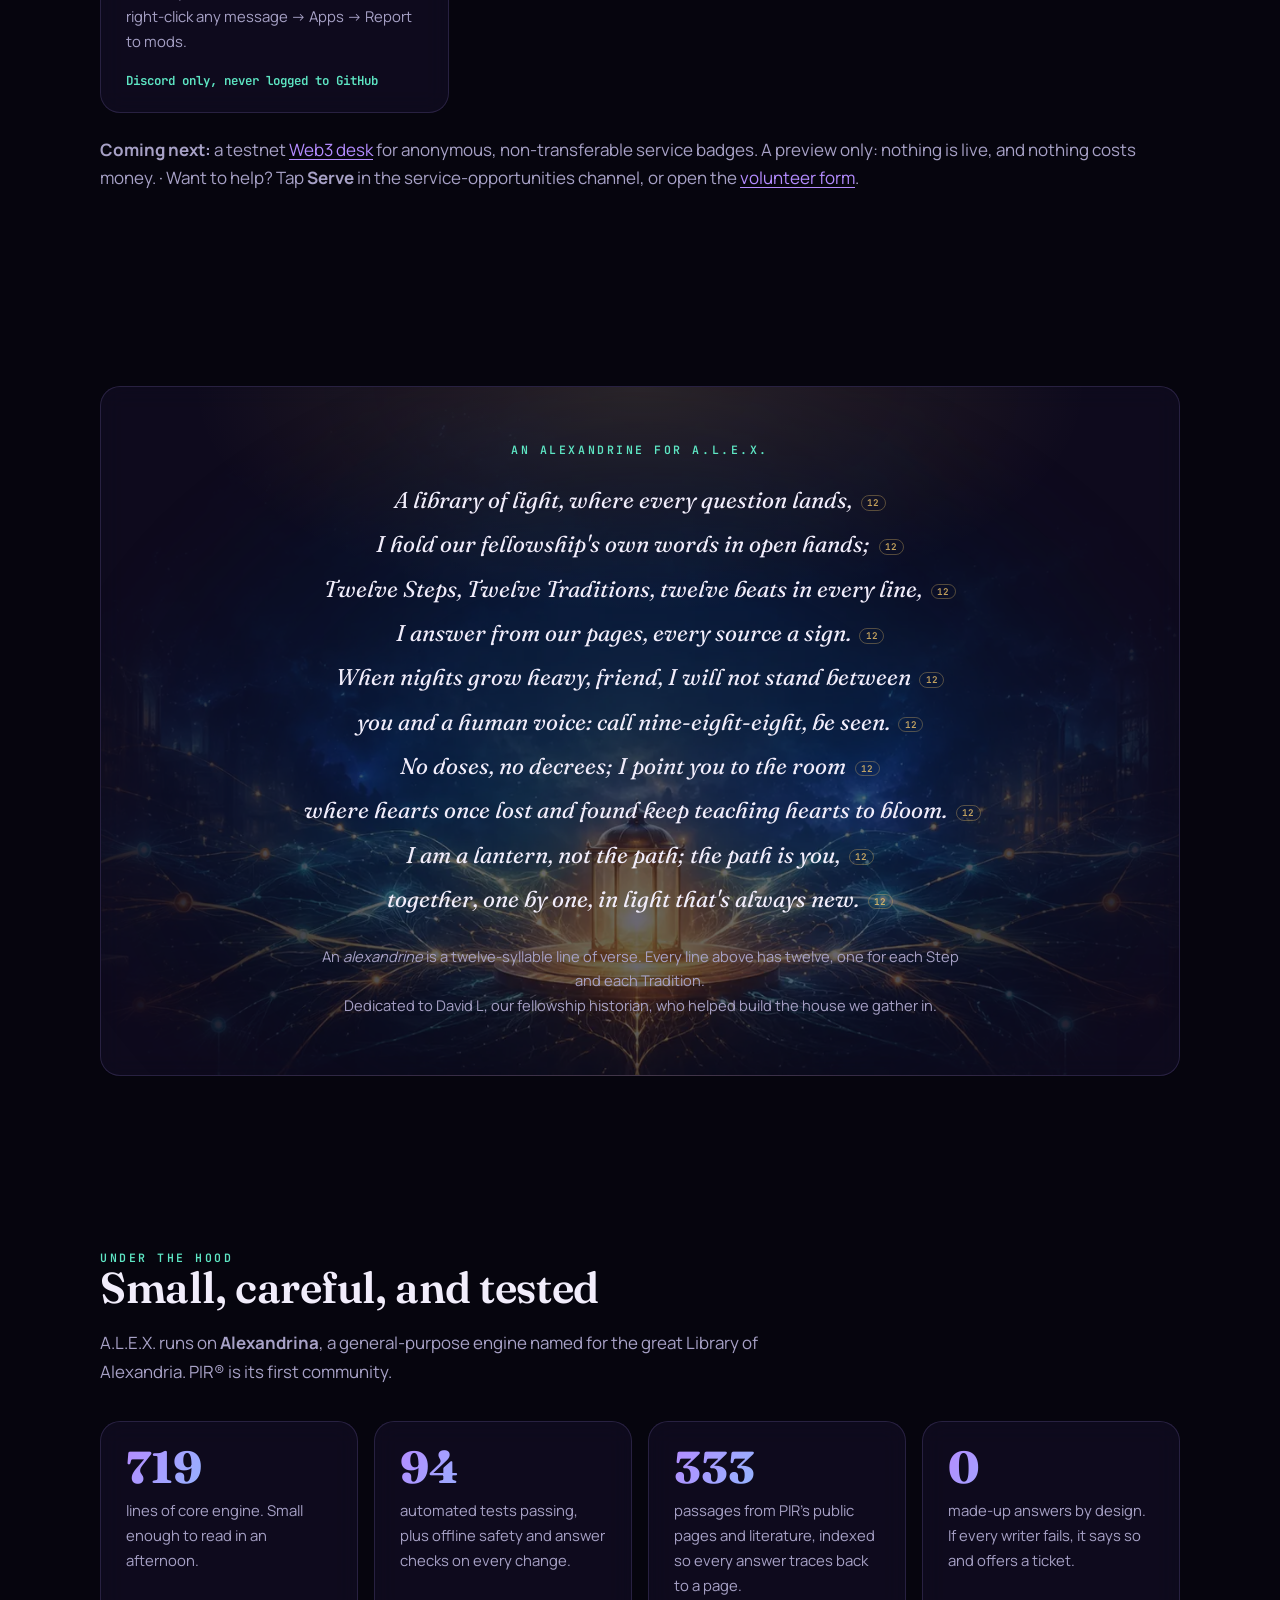
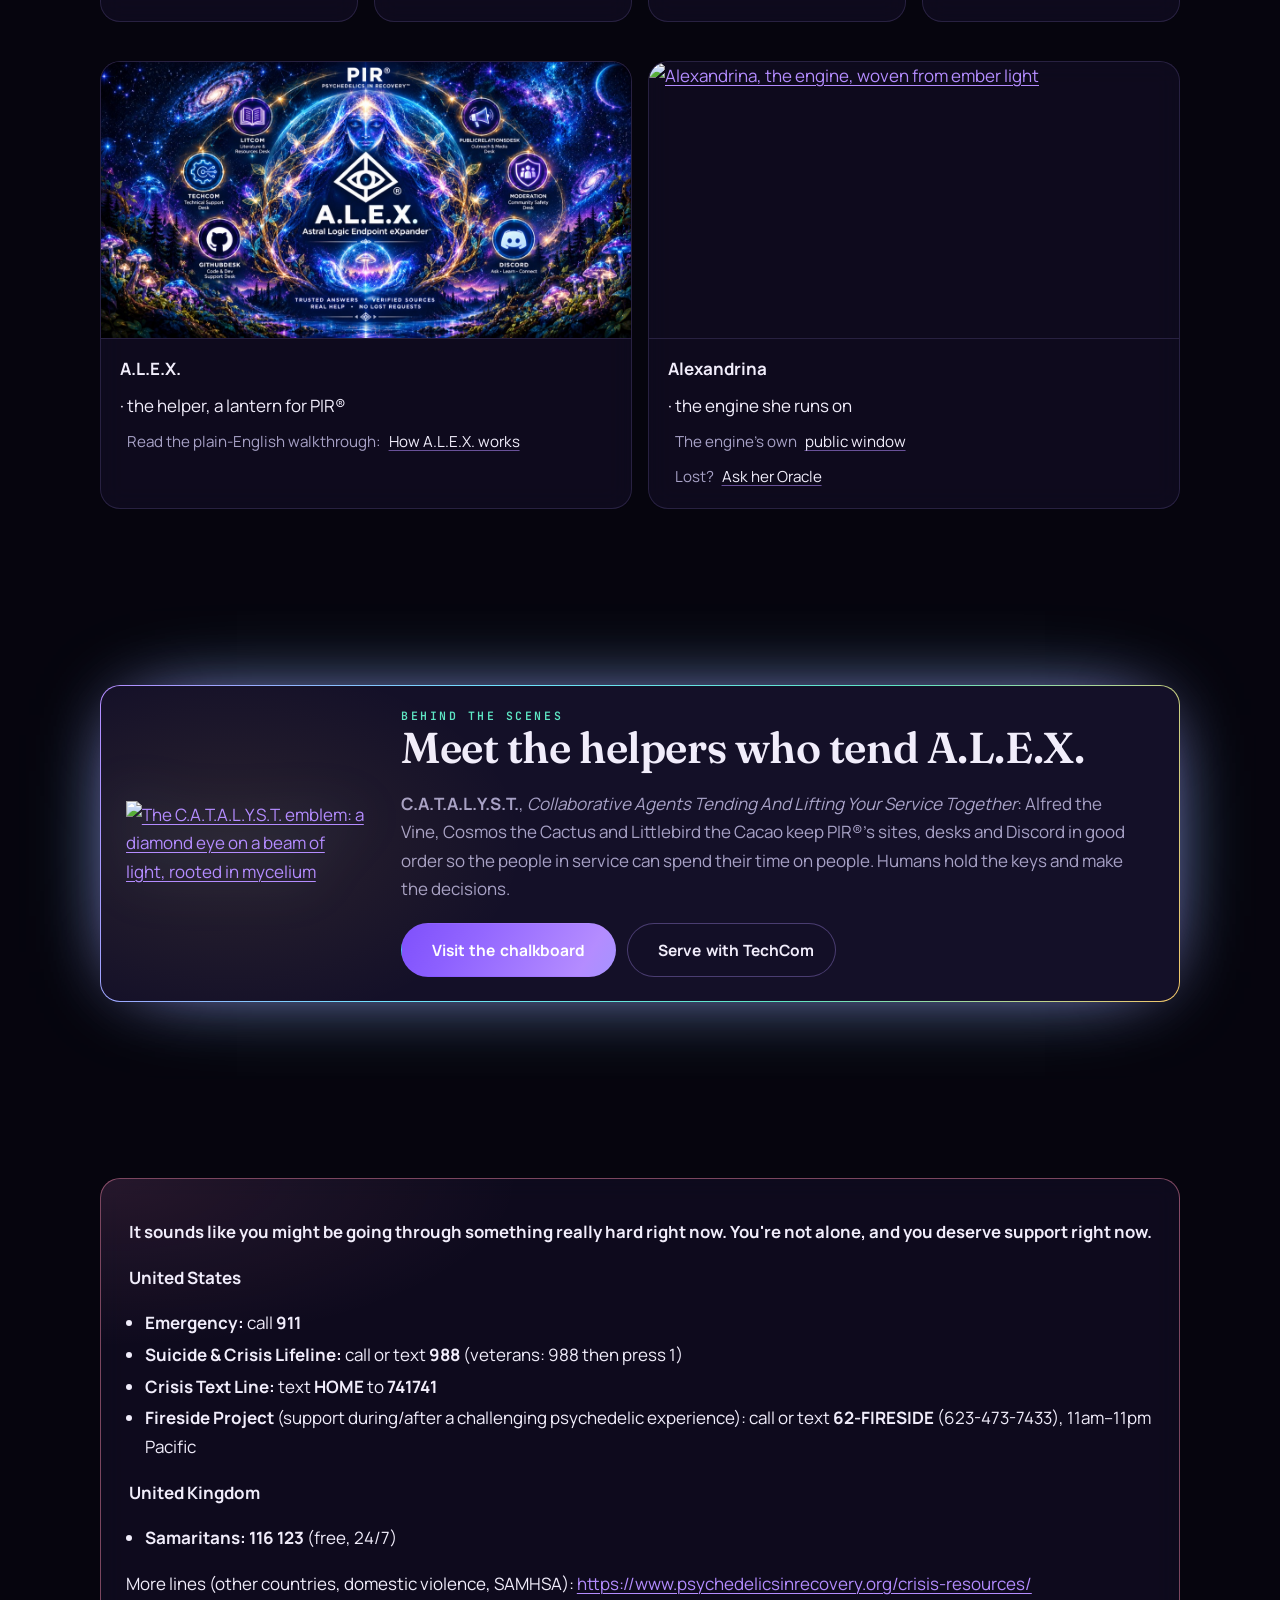
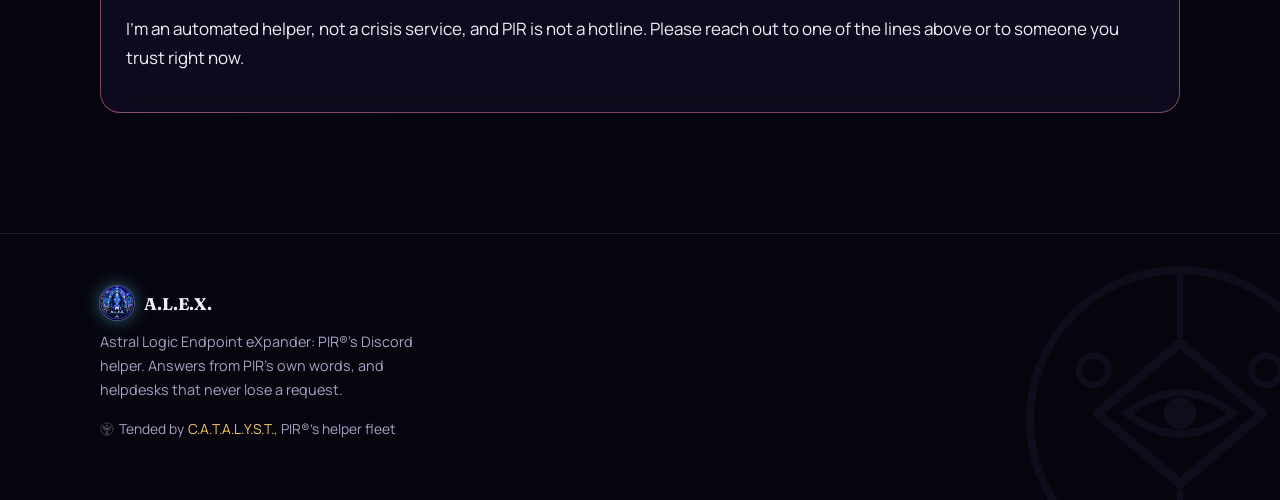
==== commit 515f9174: "sync: rebuild from alex-desk@078a215" ====
--- a/index.html
+++ b/index.html
@@ -164,7 +164,7 @@
   <div class="grid g4">
     <div class="card spec spot reveal"><div class="big">719</div><p>lines of core engine. Small enough to read in an afternoon.</p></div>
     <div class="card spec spot reveal"><div class="big">94</div><p>automated tests passing, plus offline safety and answer checks on every change.</p></div>
-    <div class="card spec spot reveal"><div class="big">329</div><p>passages from PIR's public pages and literature, indexed so every answer traces back to a page.</p></div>
+    <div class="card spec spot reveal"><div class="big">333</div><p>passages from PIR's public pages and literature, indexed so every answer traces back to a page.</p></div>
     <div class="card spec spot reveal"><div class="big">0</div><p>made-up answers by design. If every writer fails, it says so and offers a ticket.</p></div>
   </div>
   <div class="grid g2 rasters bento" style="margin-top:2.4rem">
--- a/assets/alex.css
+++ b/assets/alex.css
@@ -278,6 +278,11 @@
 
 /* ── painted backdrops (light and dark variants) ── */
 .hero-shell,.desk-shell{position:relative;isolation:isolate}
+/* The home hero's halo and ring (and their tilt) reach past a phone's edge, and a long crisis URL
+   didn't wrap: both made the page scroll sideways below 1100px. Clip the glow at the band's edge
+   (clip, not hidden, so nothing becomes a scroll container) and let long links wrap. */
+.hero-shell{overflow-x:clip}
+.lifeline a{overflow-wrap:anywhere}
 .hero-bg,.desk-bg,.doc-band{position:absolute;left:0;right:0;top:0;z-index:-1;pointer-events:none;background-size:cover;background-repeat:no-repeat}
 .hero-bg{bottom:0;background-image:url(bg/hero-dark.webp);background-position:left center;opacity:.6;
   -webkit-mask-image:linear-gradient(to bottom,#000 55%,transparent),linear-gradient(to right,#000 55%,rgba(0,0,0,.35));mask-image:linear-gradient(to bottom,#000 55%,transparent);mask-composite:intersect}
